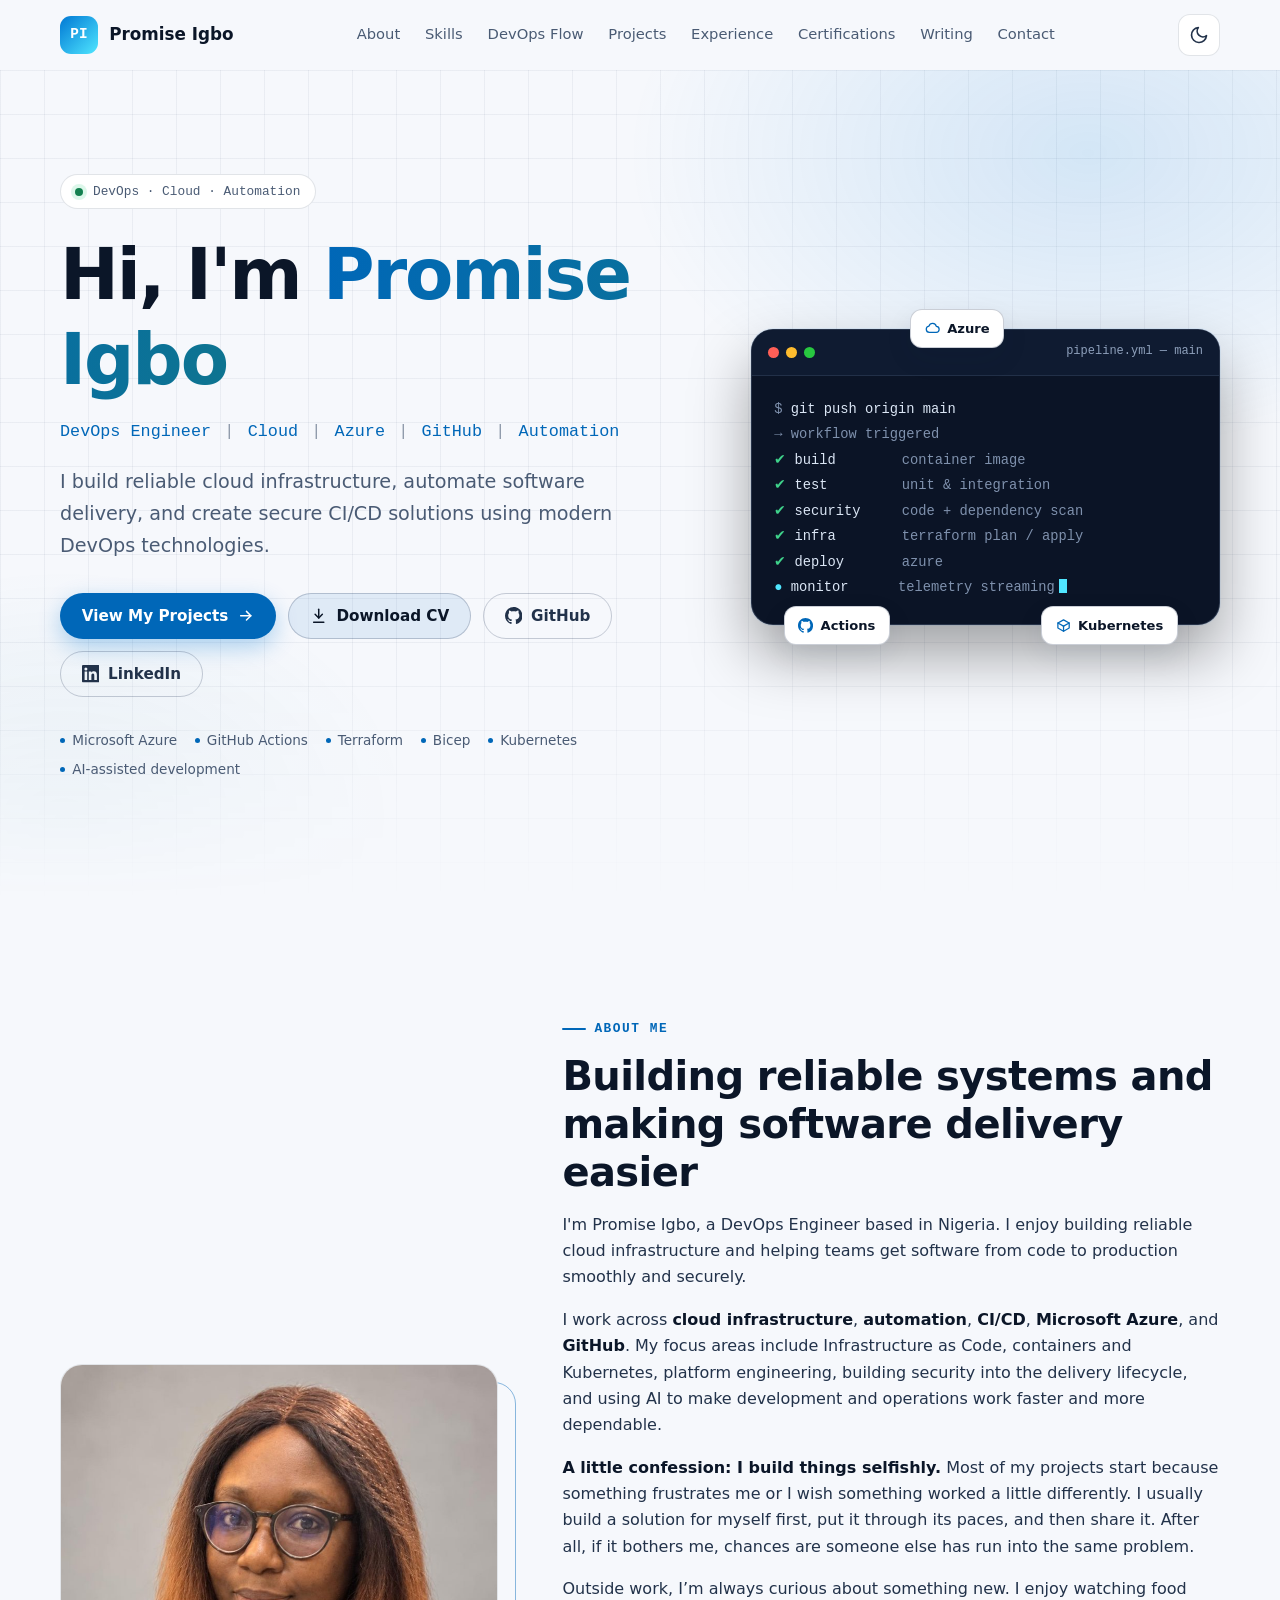
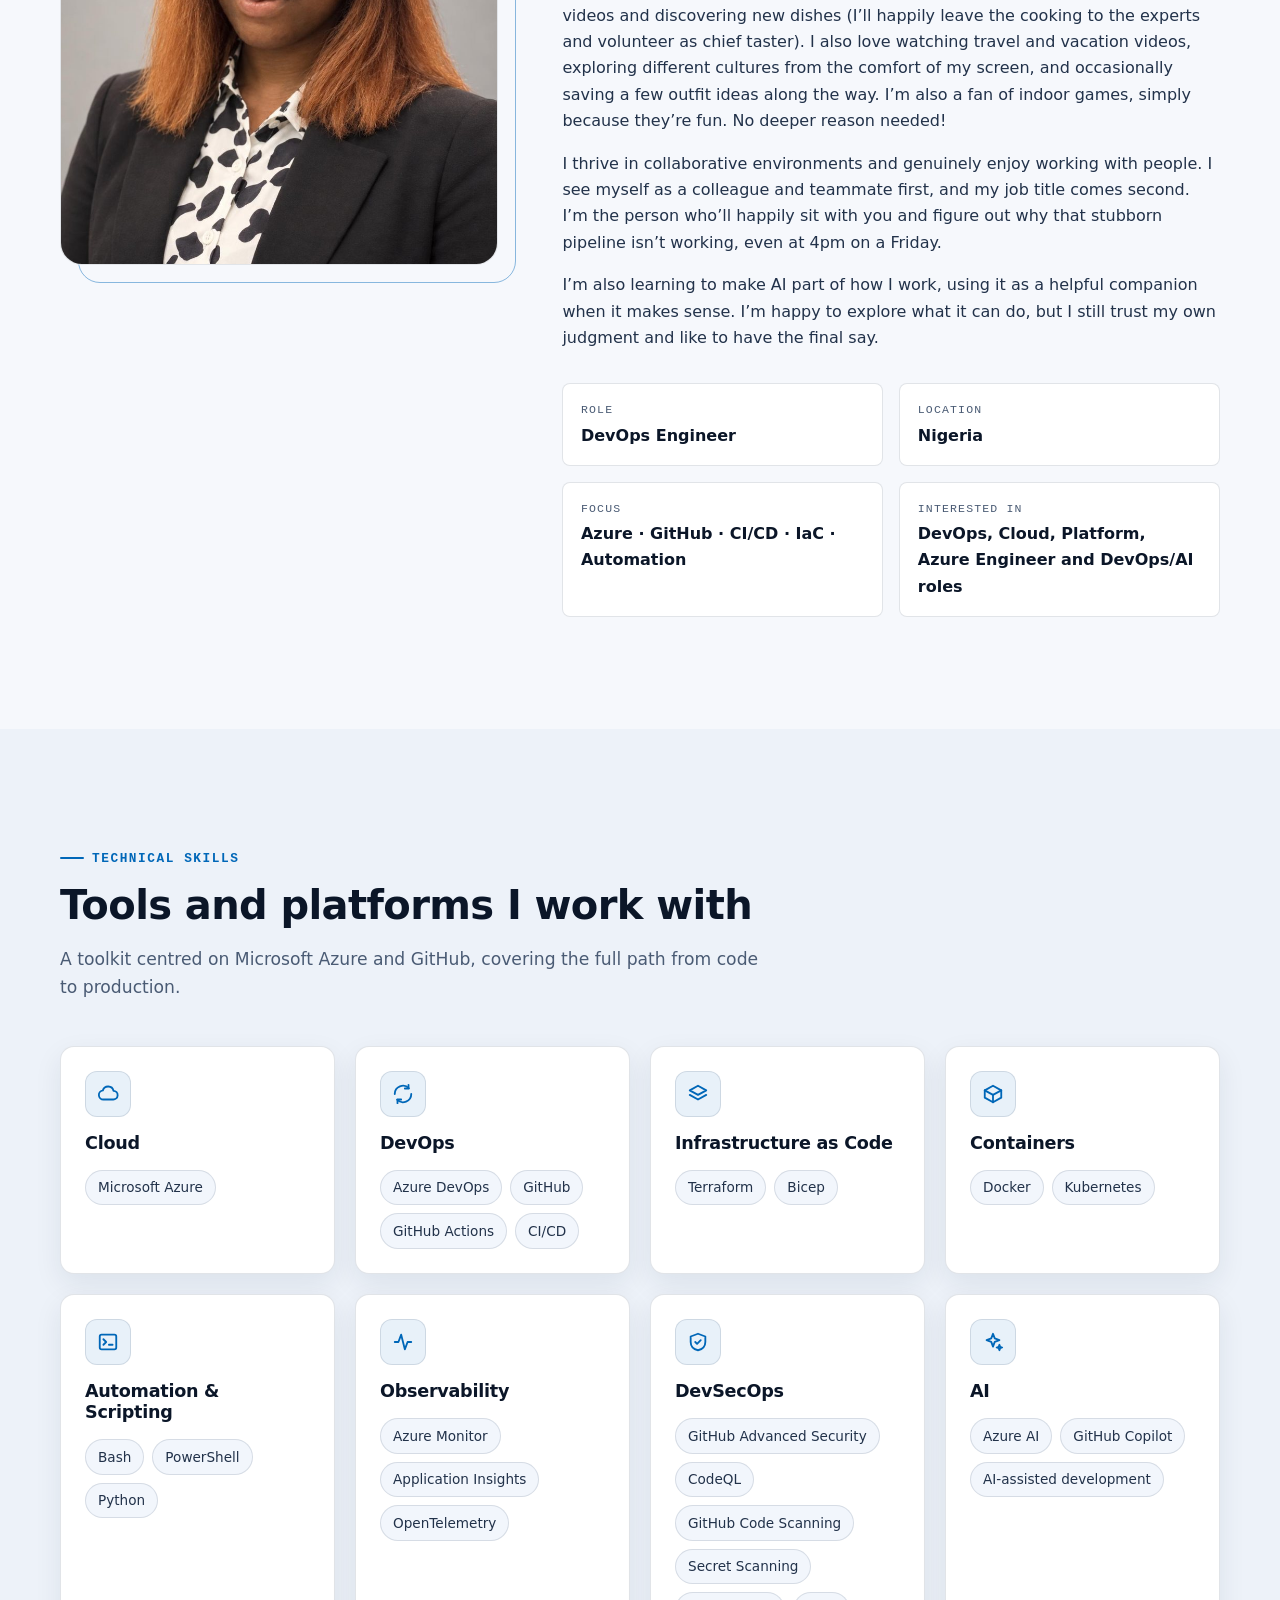
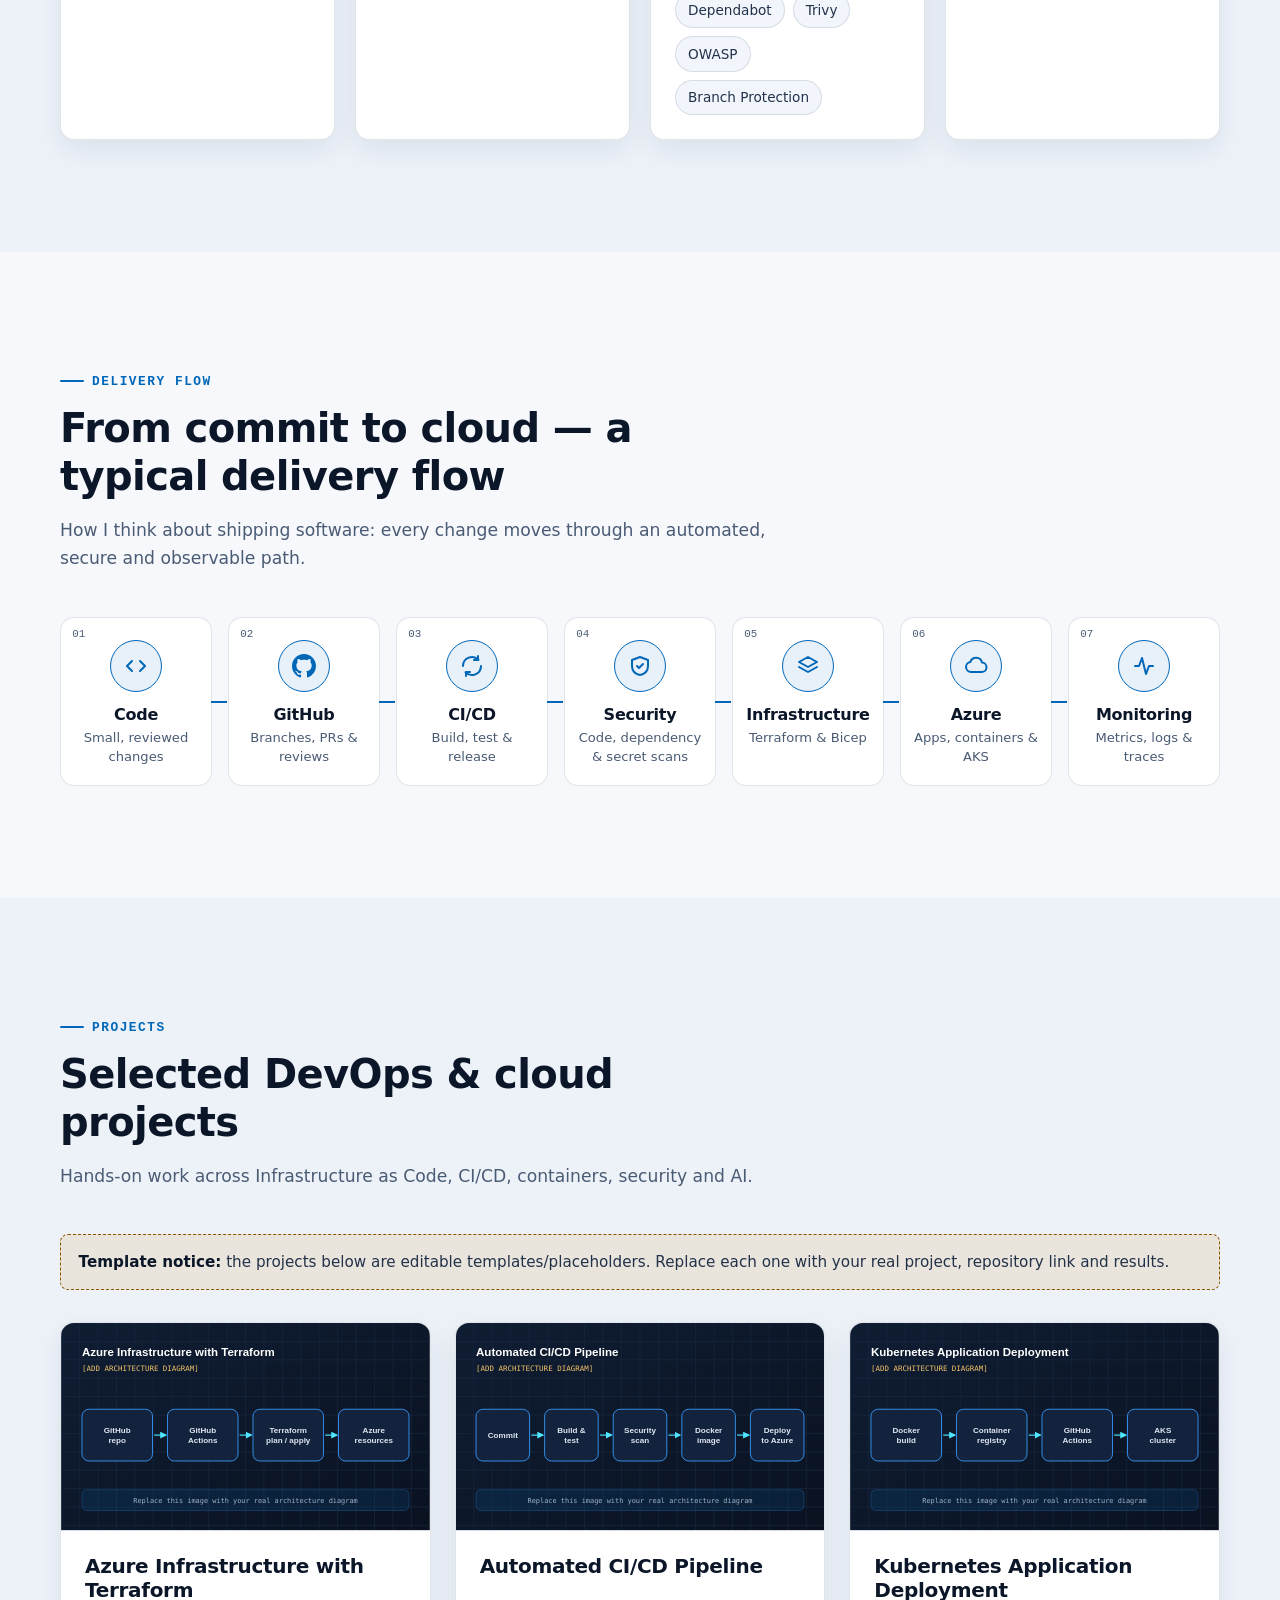
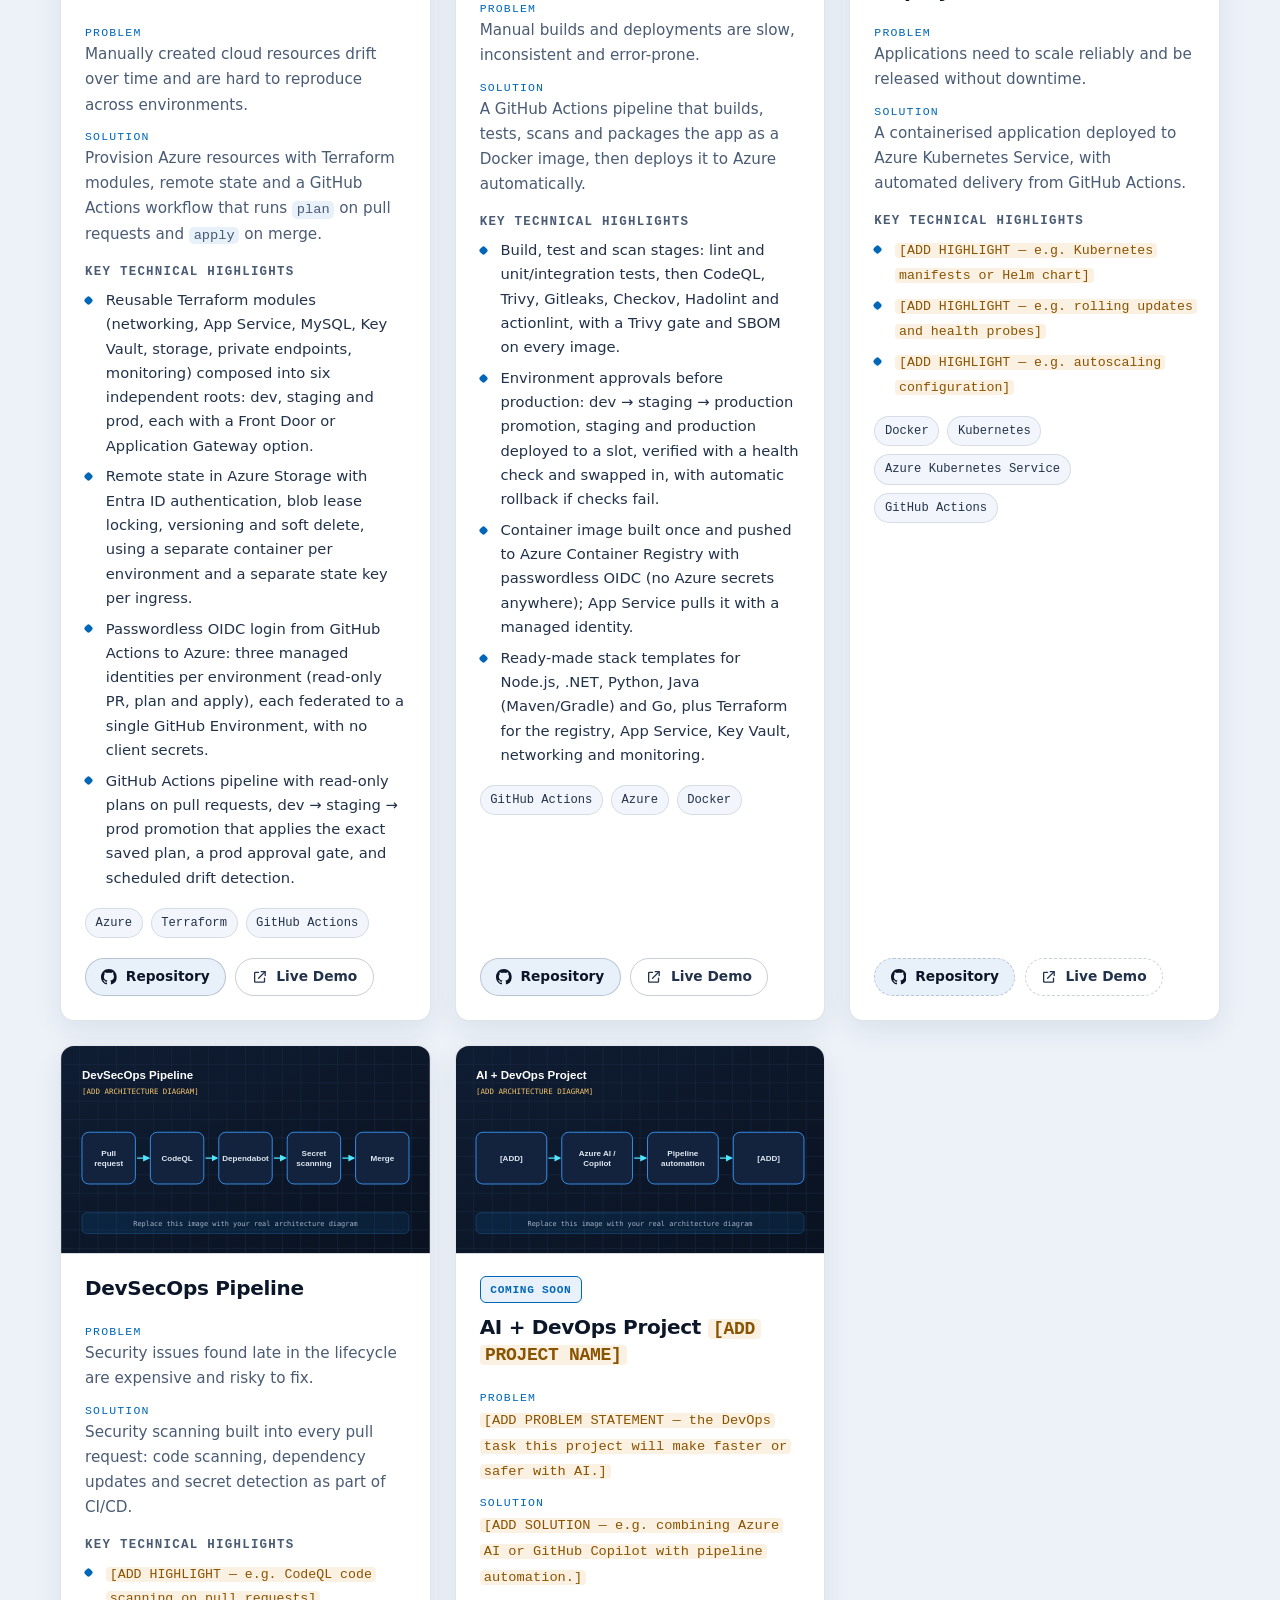
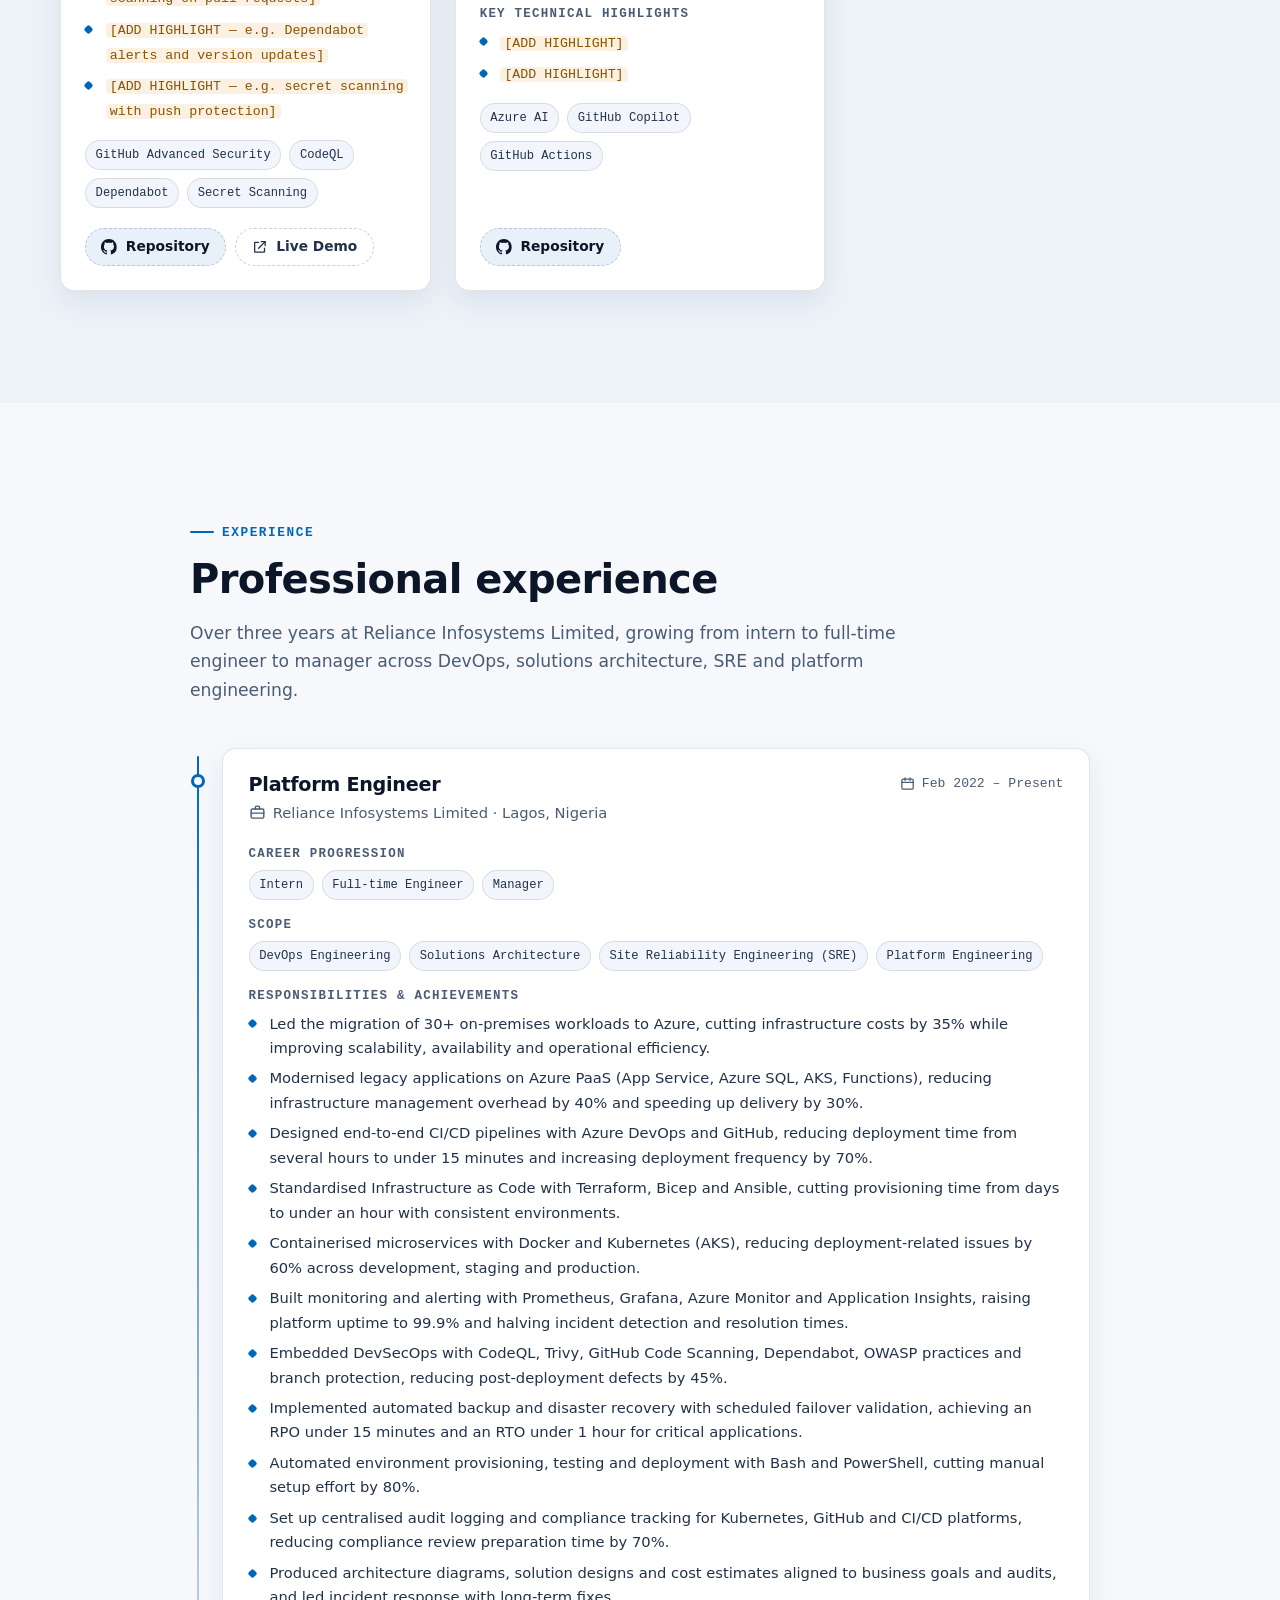
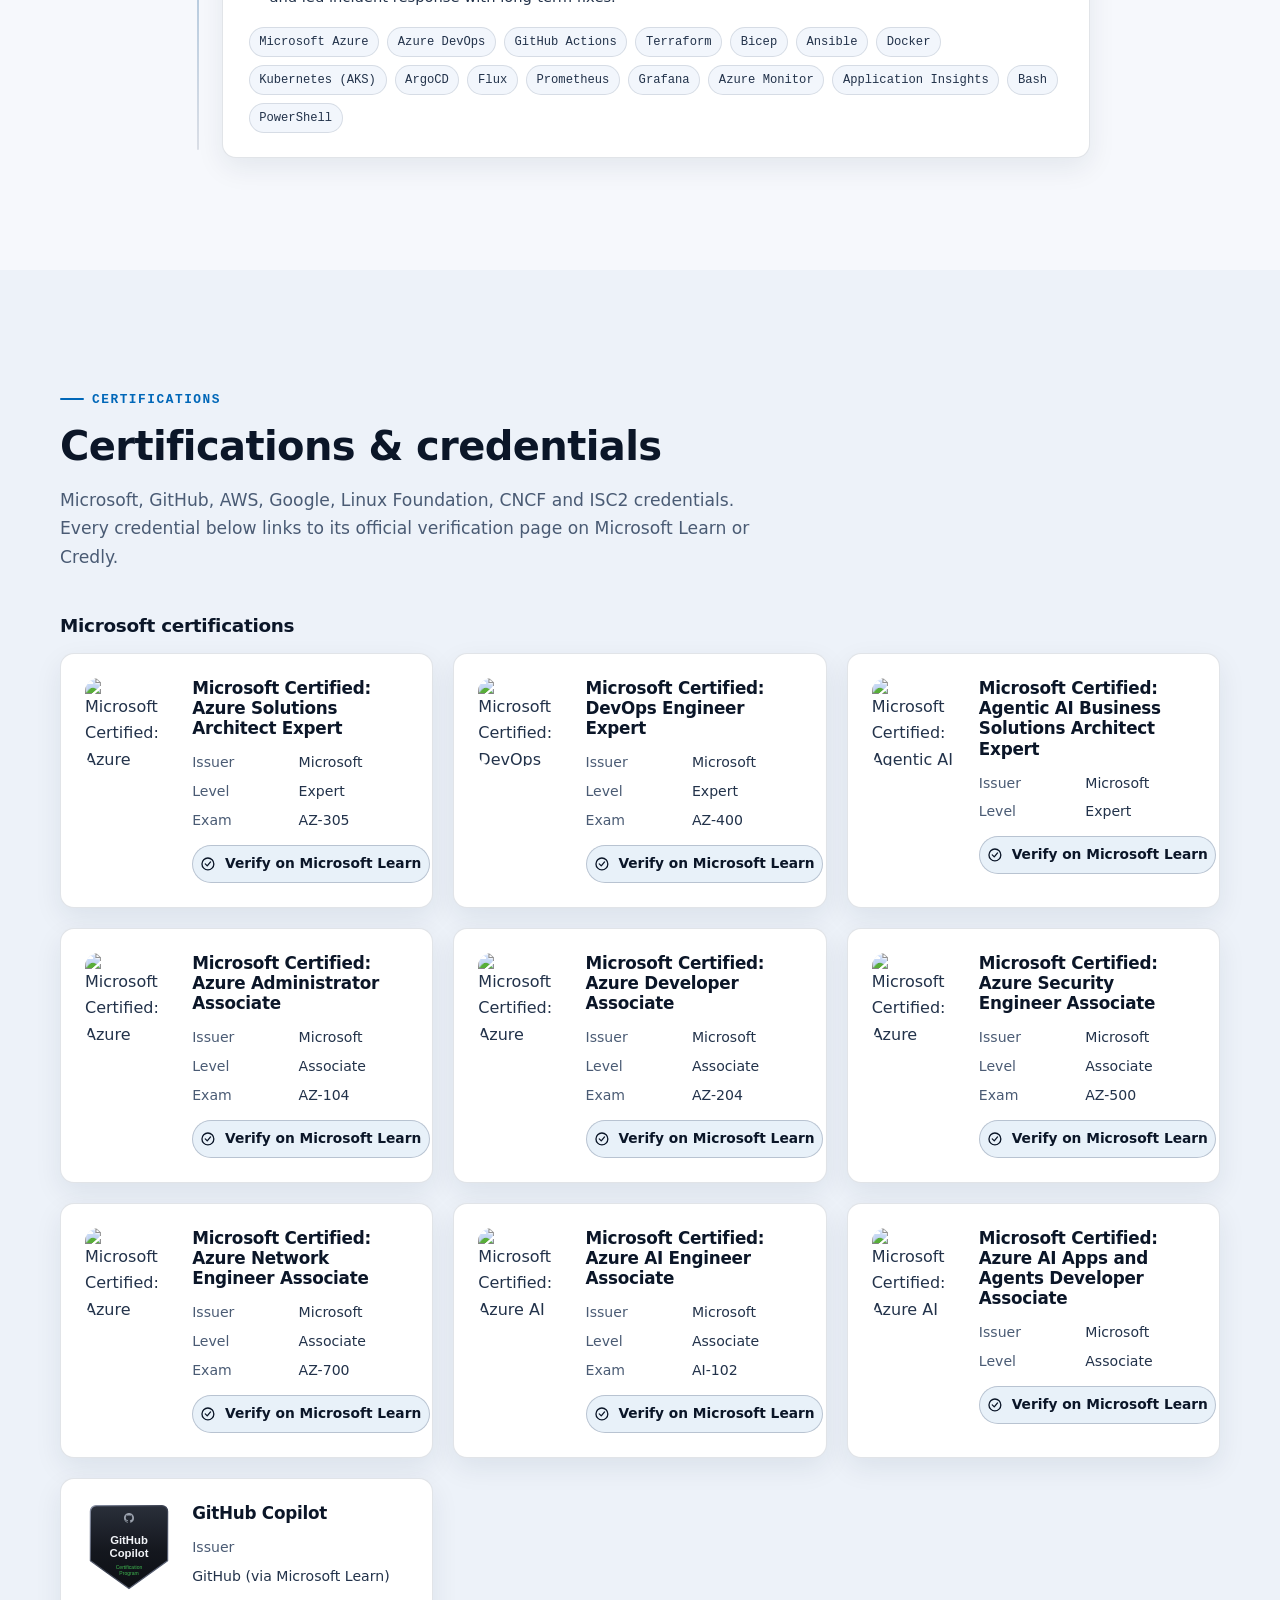
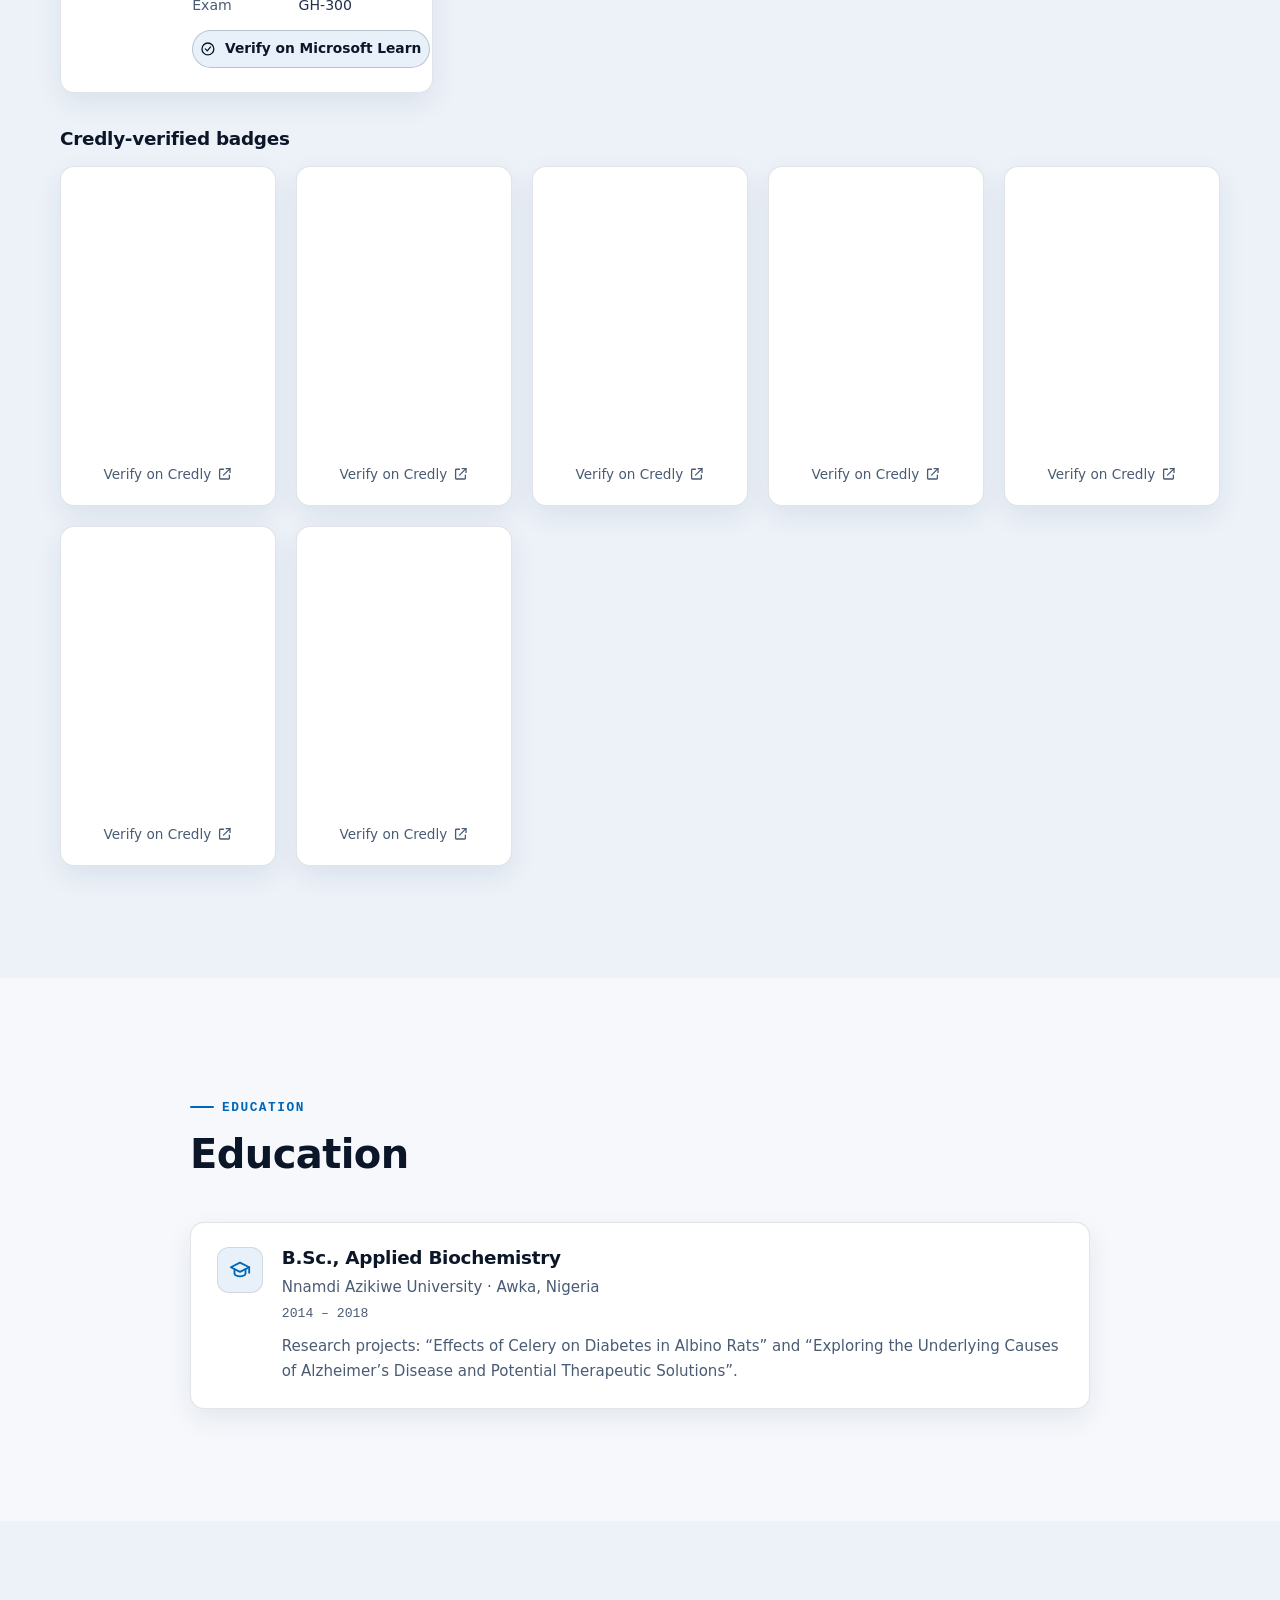
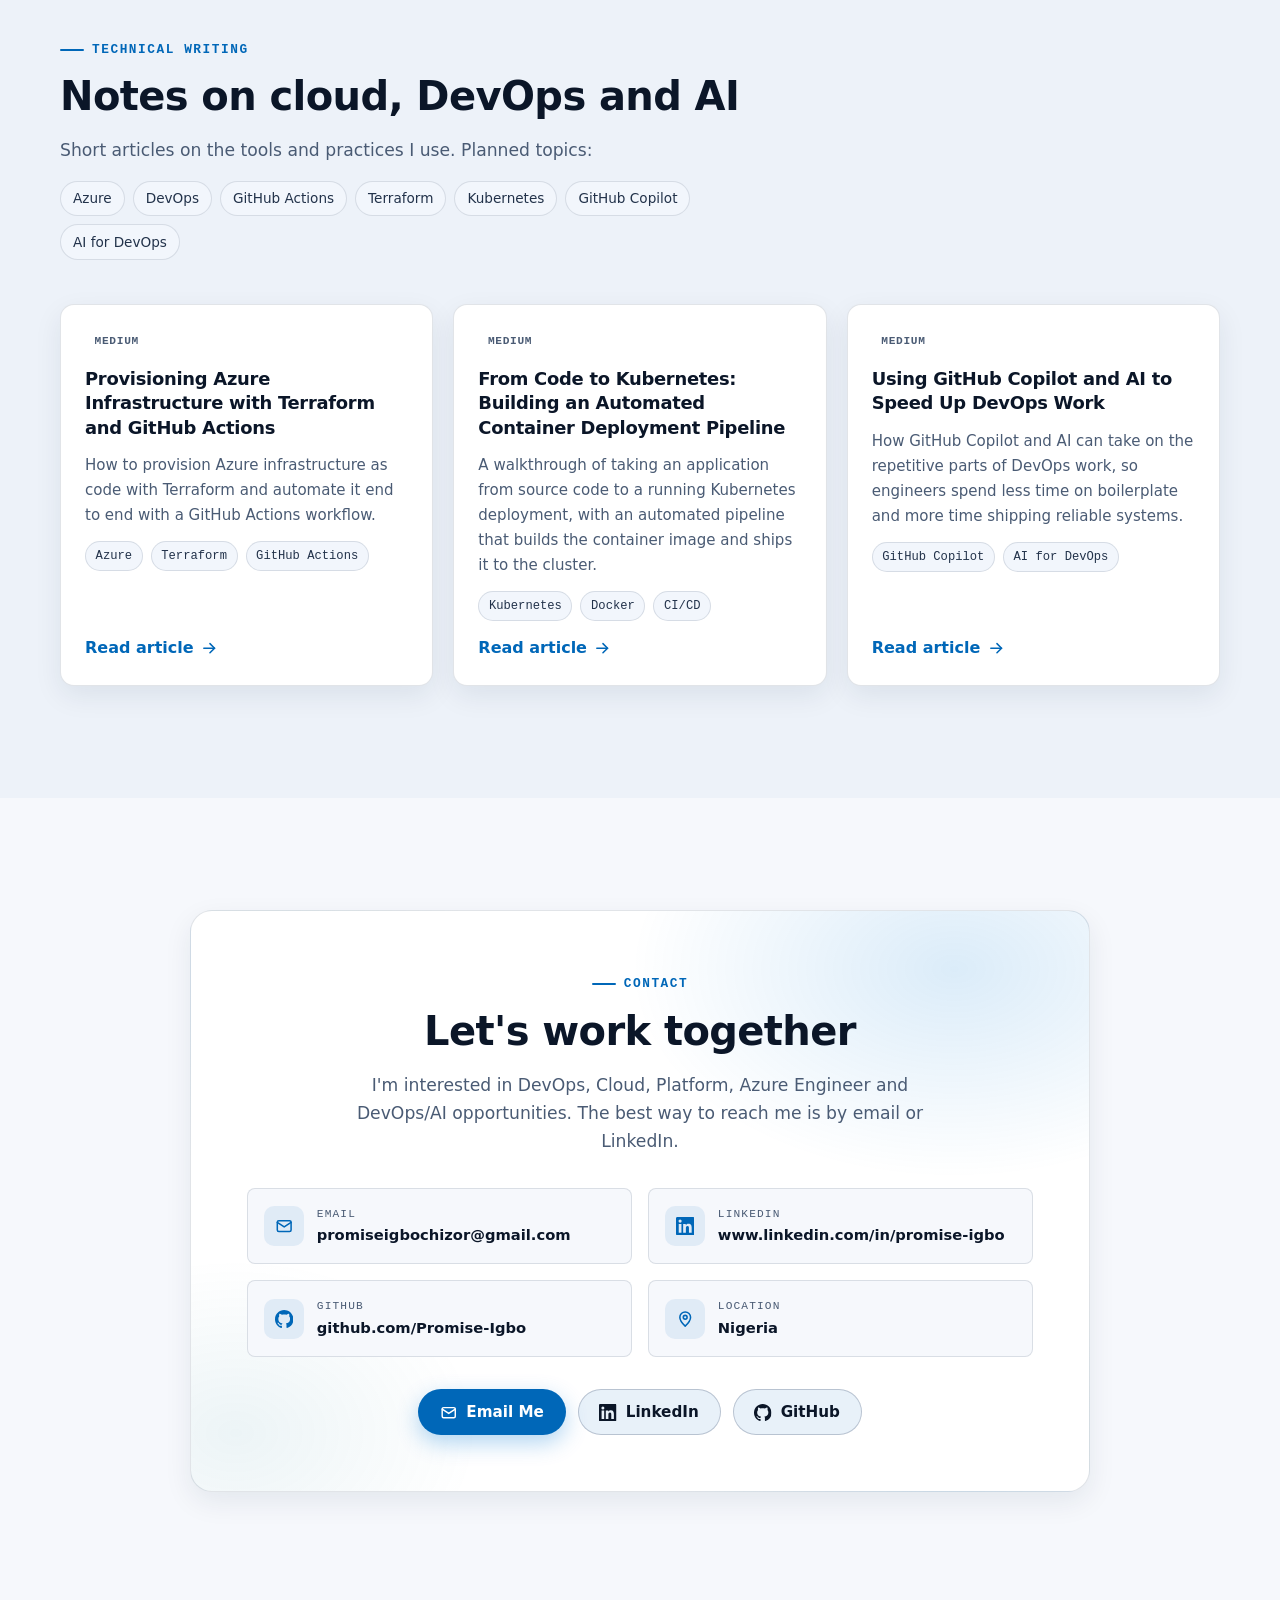
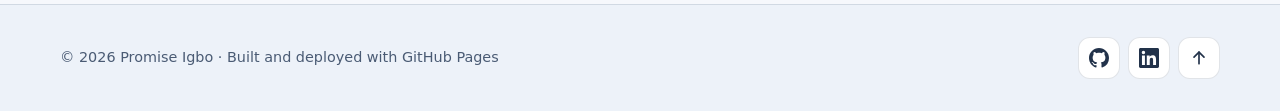
==== index.html @ ad524dc9 "Projects: link CI/CD Live Demo button to demo video" ====
<!DOCTYPE html>
<html lang="en" data-theme="dark">
<head>
  <meta charset="UTF-8">
  <meta name="viewport" content="width=device-width, initial-scale=1">

  <!-- ============================== SEO ============================== -->
  <title>Promise Igbo | DevOps Engineer</title>
  <meta name="description" content="Portfolio of Promise Igbo, a DevOps Engineer focused on Microsoft Azure, GitHub, CI/CD, cloud infrastructure, automation and modern DevOps practices.">
  <meta name="author" content="Promise Igbo">
  <meta name="keywords" content="Promise Igbo, DevOps Engineer, Cloud Engineer, Platform Engineer, Azure Engineer, Microsoft Azure, GitHub Actions, CI/CD, DevSecOps, Terraform, Bicep, Kubernetes, Docker, Infrastructure as Code, Nigeria">
  <meta name="robots" content="index, follow">
  <meta name="theme-color" content="#0a1220">
  <!-- After deploying, uncomment and set your real URL (absolute URLs are required for canonical links):
  <link rel="canonical" href="https://[ADD GITHUB USERNAME].github.io/portfolio/"> -->

  <!-- ========================= Open Graph / social ========================= -->
  <meta property="og:type" content="website">
  <meta property="og:site_name" content="Promise Igbo">
  <meta property="og:title" content="Promise Igbo | DevOps Engineer">
  <meta property="og:description" content="DevOps Engineer focused on Microsoft Azure, GitHub, CI/CD, Infrastructure as Code, cloud engineering and automation.">
  <!-- Social platforms need ABSOLUTE URLs. After deploying, replace with e.g.
       https://[ADD GITHUB USERNAME].github.io/portfolio/assets/images/og-image.png -->
  <meta property="og:image" content="assets/images/og-image.png">
  <meta property="og:image:alt" content="Promise Igbo — DevOps Engineer portfolio">
  <!-- <meta property="og:url" content="https://[ADD GITHUB USERNAME].github.io/portfolio/"> -->
  <meta name="twitter:card" content="summary_large_image">
  <meta name="twitter:title" content="Promise Igbo | DevOps Engineer">
  <meta name="twitter:description" content="DevOps Engineer focused on Microsoft Azure, GitHub, CI/CD, cloud infrastructure and automation.">
  <meta name="twitter:image" content="assets/images/og-image.png">

  <!-- ============================== Icons ============================== -->
  <link rel="icon" href="assets/images/favicon.svg" type="image/svg+xml">
  <link rel="icon" href="assets/images/favicon-32.png" type="image/png" sizes="32x32">
  <link rel="apple-touch-icon" href="assets/images/apple-touch-icon.png">

  <link rel="stylesheet" href="css/style.css">

  <!-- Apply the saved / preferred theme before first paint (prevents a light/dark flash). -->
  <script>
    (function () {
      var root = document.documentElement, theme = null;
      root.classList.add("js");
      try { theme = localStorage.getItem("theme"); } catch (e) {}
      if (theme !== "light" && theme !== "dark") {
        theme = window.matchMedia && window.matchMedia("(prefers-color-scheme: light)").matches ? "light" : "dark";
      }
      root.setAttribute("data-theme", theme);
    })();
  </script>
  <script src="js/script.js" defer></script>
</head>

<body>
  <!-- Inline SVG icon sprite (no external icon library needed). Use with: <svg class="icon"><use href="#i-name"></use></svg> -->
  <svg xmlns="http://www.w3.org/2000/svg" class="sprite" aria-hidden="true" focusable="false">
    <symbol id="i-github" viewBox="0 0 16 16"><path fill="currentColor" stroke="none" d="M8 0C3.58 0 0 3.58 0 8c0 3.54 2.29 6.53 5.47 7.59.4.07.55-.17.55-.38 0-.19-.01-.82-.01-1.49-2.01.37-2.53-.49-2.69-.94-.09-.23-.48-.94-.82-1.13-.28-.15-.68-.52-.01-.53.63-.01 1.08.58 1.23.82.72 1.21 1.87.87 2.33.66.07-.52.28-.87.51-1.07-1.78-.2-3.64-.89-3.64-3.95 0-.87.31-1.59.82-2.15-.08-.2-.36-1.02.08-2.12 0 0 .67-.21 2.2.82.64-.18 1.32-.27 2-.27.68 0 1.36.09 2 .27 1.53-1.04 2.2-.82 2.2-.82.44 1.1.16 1.92.08 2.12.51.56.82 1.27.82 2.15 0 3.07-1.87 3.75-3.65 3.95.29.25.54.73.54 1.48 0 1.07-.01 1.93-.01 2.2 0 .21.15.46.55.38A8.01 8.01 0 0 0 16 8c0-4.42-3.58-8-8-8z"/></symbol>
    <symbol id="i-linkedin" viewBox="0 0 24 24"><path fill="currentColor" stroke="none" d="M20.45 20.45h-3.56v-5.57c0-1.33-.02-3.04-1.85-3.04-1.85 0-2.14 1.45-2.14 2.94v5.67H9.35V9h3.41v1.56h.05c.48-.9 1.64-1.85 3.37-1.85 3.6 0 4.27 2.37 4.27 5.46v6.28zM5.34 7.43a2.06 2.06 0 1 1 0-4.13 2.06 2.06 0 0 1 0 4.13zM7.12 20.45H3.56V9h3.56v11.45zM22.22 0H1.77C.79 0 0 .77 0 1.73v20.54C0 23.23.79 24 1.77 24h20.45c.98 0 1.78-.77 1.78-1.73V1.73C24 .77 23.2 0 22.22 0z"/></symbol>
      <symbol id="i-mail" viewBox="0 0 24 24"><rect x="3" y="5" width="18" height="14" rx="2"/><path d="m3 7 9 6 9-6"/></symbol>
      <symbol id="i-download" viewBox="0 0 24 24"><path d="M12 3v12"/><path d="m7 10 5 5 5-5"/><path d="M5 21h14"/></symbol>
      <symbol id="i-external" viewBox="0 0 24 24"><path d="M14 4h6v6"/><path d="M20 4 10 14"/><path d="M19 14v5a1 1 0 0 1-1 1H5a1 1 0 0 1-1-1V6a1 1 0 0 1 1-1h5"/></symbol>
      <symbol id="i-moon" viewBox="0 0 24 24"><path d="M21 12.8A9 9 0 1 1 11.2 3a7 7 0 0 0 9.8 9.8z"/></symbol>
      <symbol id="i-sun" viewBox="0 0 24 24"><circle cx="12" cy="12" r="4"/><path d="M12 2v2M12 20v2M4.93 4.93l1.41 1.41M17.66 17.66l1.41 1.41M2 12h2M20 12h2M4.93 19.07l1.41-1.41M17.66 6.34l1.41-1.41"/></symbol>
      <symbol id="i-menu" viewBox="0 0 24 24"><path d="M4 6h16M4 12h16M4 18h16"/></symbol>
      <symbol id="i-close" viewBox="0 0 24 24"><path d="M6 6l12 12M18 6 6 18"/></symbol>
      <symbol id="i-pin" viewBox="0 0 24 24"><path d="M12 21s-7-6.2-7-11.5A7 7 0 0 1 19 9.5C19 14.8 12 21 12 21z"/><circle cx="12" cy="9.5" r="2.5"/></symbol>
      <symbol id="i-cloud" viewBox="0 0 24 24"><path d="M7 18a5 5 0 0 1-.6-9.96A6 6 0 0 1 18 8.5a4.5 4.5 0 0 1-.5 9.5H7z"/></symbol>
      <symbol id="i-branch" viewBox="0 0 24 24"><circle cx="6" cy="5" r="2"/><circle cx="6" cy="19" r="2"/><circle cx="18" cy="7" r="2"/><path d="M6 7v10"/><path d="M18 9a6 6 0 0 1-6 6H6"/></symbol>
      <symbol id="i-cycle" viewBox="0 0 24 24"><path d="M21 12a9 9 0 0 1-15.5 6.2"/><path d="M3 12A9 9 0 0 1 18.5 5.8"/><path d="M18 2v4h-4"/><path d="M6 22v-4h4"/></symbol>
      <symbol id="i-layers" viewBox="0 0 24 24"><path d="m12 3 9 5-9 5-9-5 9-5z"/><path d="m3 13 9 5 9-5"/></symbol>
      <symbol id="i-box" viewBox="0 0 24 24"><path d="M21 8 12 3 3 8v8l9 5 9-5V8z"/><path d="m3 8 9 5 9-5"/><path d="M12 13v8"/></symbol>
      <symbol id="i-terminal" viewBox="0 0 24 24"><rect x="3" y="4" width="18" height="16" rx="2"/><path d="m7 9 3 3-3 3"/><path d="M13 15h4"/></symbol>
      <symbol id="i-activity" viewBox="0 0 24 24"><path d="M3 12h4l3-8 4 16 3-8h4"/></symbol>
      <symbol id="i-database" viewBox="0 0 24 24"><ellipse cx="12" cy="5" rx="8" ry="3"/><path d="M4 5v14c0 1.66 3.58 3 8 3s8-1.34 8-3V5"/><path d="M4 12c0 1.66 3.58 3 8 3s8-1.34 8-3"/></symbol>
      <symbol id="i-sparkles" viewBox="0 0 24 24"><path d="M12 3l1.9 5.1L19 10l-5.1 1.9L12 17l-1.9-5.1L5 10l5.1-1.9L12 3z"/><path d="M19 15l.8 2.2L22 18l-2.2.8L19 21l-.8-2.2L16 18l2.2-.8L19 15z"/></symbol>
      <symbol id="i-code" viewBox="0 0 24 24"><path d="m8 7-5 5 5 5"/><path d="m16 7 5 5-5 5"/></symbol>
      <symbol id="i-shield" viewBox="0 0 24 24"><path d="M12 3 4 6v6c0 5 3.5 8 8 9 4.5-1 8-4 8-9V6l-8-3z"/><path d="m9 12 2 2 4-4"/></symbol>
      <symbol id="i-server" viewBox="0 0 24 24"><rect x="3" y="4" width="18" height="7" rx="1.5"/><rect x="3" y="13" width="18" height="7" rx="1.5"/><path d="M7 7.5h.01M7 16.5h.01"/></symbol>
      <symbol id="i-award" viewBox="0 0 24 24"><circle cx="12" cy="9" r="6"/><path d="m8.5 14-1.5 8 5-3 5 3-1.5-8"/></symbol>
      <symbol id="i-grad" viewBox="0 0 24 24"><path d="m2 9 10-5 10 5-10 5L2 9z"/><path d="M6 11v5c0 1.5 2.7 3 6 3s6-1.5 6-3v-5"/><path d="M22 9v6"/></symbol>
      <symbol id="i-briefcase" viewBox="0 0 24 24"><rect x="3" y="7" width="18" height="13" rx="2"/><path d="M9 7V5a2 2 0 0 1 2-2h2a2 2 0 0 1 2 2v2"/><path d="M3 13h18"/></symbol>
      <symbol id="i-pen" viewBox="0 0 24 24"><path d="M4 20h4L19 9a2.8 2.8 0 0 0-4-4L4 16v4z"/><path d="m13.5 6.5 4 4"/></symbol>
      <symbol id="i-arrow-right" viewBox="0 0 24 24"><path d="M5 12h14"/><path d="m13 6 6 6-6 6"/></symbol>
      <symbol id="i-arrow-up" viewBox="0 0 24 24"><path d="M12 19V5"/><path d="m6 11 6-6 6 6"/></symbol>
      <symbol id="i-calendar" viewBox="0 0 24 24"><rect x="3" y="5" width="18" height="16" rx="2"/><path d="M16 3v4M8 3v4M3 10h18"/></symbol>
      <symbol id="i-hash" viewBox="0 0 24 24"><path d="M5 9h14M5 15h14M10 3 8 21M16 3l-2 18"/></symbol>
      <symbol id="i-check" viewBox="0 0 24 24"><circle cx="12" cy="12" r="9"/><path d="m8 12 3 3 5-6"/></symbol>
<symbol id="i-user" viewBox="0 0 24 24"><circle cx="12" cy="8" r="4"/><path d="M4 21a8 8 0 0 1 16 0"/></symbol>
  </svg>

  <a class="skip-link" href="#main">Skip to main content</a>

  <!-- ============================== HEADER / NAVIGATION ============================== -->
  <header class="site-header" id="top">
    <div class="container header-inner">
      <a class="brand" href="#home" aria-label="Promise Igbo — back to top">
        <span class="brand-mark" aria-hidden="true">PI</span>
        <span class="brand-name">Promise Igbo</span>
      </a>

      <nav class="site-nav" aria-label="Primary">
        <ul class="nav-menu" id="primary-menu">
          <li><a class="nav-link" href="#about">About</a></li>
          <li><a class="nav-link" href="#skills">Skills</a></li>
          <li><a class="nav-link" href="#journey">DevOps Flow</a></li>
          <li><a class="nav-link" href="#projects">Projects</a></li>
          <li><a class="nav-link" href="#experience">Experience</a></li>
          <li><a class="nav-link" href="#certifications">Certifications</a></li>
          <li><a class="nav-link" href="#writing">Writing</a></li>
          <li><a class="nav-link" href="#contact">Contact</a></li>
        </ul>
      </nav>

      <div class="header-actions">
        <button class="icon-btn theme-toggle" type="button" aria-label="Switch to light theme" title="Toggle colour theme">
          <svg class="icon icon-sun" aria-hidden="true"><use href="#i-sun"></use></svg>
          <svg class="icon icon-moon" aria-hidden="true"><use href="#i-moon"></use></svg>
        </button>
        <button class="icon-btn nav-toggle" type="button" aria-label="Open navigation menu" aria-expanded="false" aria-controls="primary-menu">
          <svg class="icon icon-open" aria-hidden="true"><use href="#i-menu"></use></svg>
          <svg class="icon icon-close" aria-hidden="true"><use href="#i-close"></use></svg>
        </button>
      </div>
    </div>
  </header>

  <main id="main" tabindex="-1">

    <!-- ============================== HERO ============================== -->
    <section class="hero" id="home" aria-labelledby="hero-title">
      <div class="hero-bg" aria-hidden="true"></div>
      <div class="container hero-grid">
        <div class="hero-content">
          <p class="eyebrow"><span class="status-dot" aria-hidden="true"></span> DevOps · Cloud · Automation</p>
          <h1 id="hero-title" class="hero-title">Hi, I'm <span class="gradient-text">Promise Igbo</span></h1>
          <p class="hero-subtitle">DevOps Engineer <span aria-hidden="true">|</span> Cloud <span aria-hidden="true">|</span> Azure <span aria-hidden="true">|</span> GitHub <span aria-hidden="true">|</span> Automation</p>
          <p class="hero-lead">I build reliable cloud infrastructure, automate software delivery, and create secure CI/CD solutions using modern DevOps technologies.</p>

          <div class="hero-cta">
            <a class="btn btn-primary" href="#projects">
              View My Projects <svg class="icon" aria-hidden="true"><use href="#i-arrow-right"></use></svg>
            </a>
            <!-- CV path is set in js/script.js (SITE_CONFIG.cvUrl). Replace assets/documents/Promise-Igbo-CV.pdf with your real CV. -->
            <a class="btn btn-secondary" href="assets/documents/Promise-Igbo-CV.pdf" data-config-link="cv" download>
              <svg class="icon" aria-hidden="true"><use href="#i-download"></use></svg> Download CV
            </a>
            <a class="btn btn-ghost" href="#" data-config-link="github" data-placeholder="[ADD GITHUB URL]">
              <svg class="icon" aria-hidden="true"><use href="#i-github"></use></svg> GitHub
            </a>
            <a class="btn btn-ghost" href="#" data-config-link="linkedin" data-placeholder="[ADD LINKEDIN URL]">
              <svg class="icon" aria-hidden="true"><use href="#i-linkedin"></use></svg> LinkedIn
            </a>
          </div>

          <ul class="hero-tags" aria-label="Core technologies">
            <li>Microsoft Azure</li><li>GitHub Actions</li><li>Terraform</li><li>Bicep</li><li>Kubernetes</li><li>AI-assisted development</li>
          </ul>
        </div>

        <!-- Decorative terminal illustrating a delivery pipeline (not a claim of real results). -->
        <div class="hero-visual" aria-hidden="true">
          <div class="terminal">
            <div class="terminal-bar">
              <span class="dot dot-red"></span><span class="dot dot-yellow"></span><span class="dot dot-green"></span>
              <span class="terminal-title">pipeline.yml — main</span>
            </div>
            <pre class="terminal-body"><code><span class="t-muted">$</span> git push origin main
<span class="t-muted">→ workflow triggered</span>
<span class="t-ok">✔</span> build        <span class="t-muted">container image</span>
<span class="t-ok">✔</span> test         <span class="t-muted">unit &amp; integration</span>
<span class="t-ok">✔</span> security     <span class="t-muted">code + dependency scan</span>
<span class="t-ok">✔</span> infra        <span class="t-muted">terraform plan / apply</span>
<span class="t-ok">✔</span> deploy       <span class="t-muted">azure</span>
<span class="t-accent">●</span> monitor      <span class="t-muted">telemetry streaming</span><span class="cursor"></span></code></pre>
          </div>
          <div class="floating-card fc-1"><svg class="icon"><use href="#i-cloud"></use></svg> Azure</div>
          <div class="floating-card fc-2"><svg class="icon"><use href="#i-github"></use></svg> Actions</div>
          <div class="floating-card fc-3"><svg class="icon"><use href="#i-box"></use></svg> Kubernetes</div>
        </div>
      </div>
    </section>

    <!-- ============================== ABOUT ============================== -->
    <section class="section" id="about" aria-labelledby="about-title">
      <div class="container about-grid">
        <div class="about-media reveal">
          <img class="profile-photo" src="assets/images/profile.svg" width="420" height="480" alt="Promise Igbo, DevOps Engineer — headshot wearing round glasses and a black blazer" loading="lazy" decoding="async">
        </div>

        <div class="about-content reveal">
          <p class="section-kicker">About me</p>
          <h2 id="about-title" class="section-title">Building reliable systems and making software delivery easier</h2>
          <p>I'm Promise Igbo, a DevOps Engineer based in Nigeria. I enjoy building reliable cloud infrastructure and helping teams get software from code to production smoothly and securely.</p>
          <p>I work across <strong>cloud infrastructure</strong>, <strong>automation</strong>, <strong>CI/CD</strong>, <strong>Microsoft Azure</strong>, and <strong>GitHub</strong>. My focus areas include Infrastructure as Code, containers and Kubernetes, platform engineering, building security into the delivery lifecycle, and using AI to make development and operations work faster and more dependable.</p>
          <p><strong>A little confession: I build things selfishly.</strong> Most of my projects start because something frustrates me or I wish something worked a little differently. I usually build a solution for myself first, put it through its paces, and then share it. After all, if it bothers me, chances are someone else has run into the same problem.</p>
          <p>Outside work, I’m always curious about something new. I enjoy watching food videos and discovering new dishes (I’ll happily leave the cooking to the experts and volunteer as chief taster). I also love watching travel and vacation videos, exploring different cultures from the comfort of my screen, and occasionally saving a few outfit ideas along the way. I’m also a fan of indoor games, simply because they’re fun. No deeper reason needed!</p>
          <p>I thrive in collaborative environments and genuinely enjoy working with people. I see myself as a colleague and teammate first, and my job title comes second. I’m the person who’ll happily sit with you and figure out why that stubborn pipeline isn’t working, even at 4pm on a Friday.</p>
          <p>I’m also learning to make AI part of how I work, using it as a helpful companion when it makes sense. I’m happy to explore what it can do, but I still trust my own judgment and like to have the final say.</p>

          <dl class="facts">
            <div><dt>Role</dt><dd>DevOps Engineer</dd></div>
            <div><dt>Location</dt><dd>Nigeria</dd></div>
            <div><dt>Focus</dt><dd>Azure · GitHub · CI/CD · IaC · Automation</dd></div>
            <div><dt>Interested in</dt><dd>DevOps, Cloud, Platform, Azure Engineer and DevOps/AI roles</dd></div>
          </dl>
        </div>
      </div>
    </section>

    <!-- ============================== SKILLS ============================== -->
    <!-- Edit skills by changing the <li> items. No proficiency percentages on purpose. -->
    <section class="section section-alt" id="skills" aria-labelledby="skills-title">
      <div class="container">
        <header class="section-header reveal">
          <p class="section-kicker">Technical skills</p>
          <h2 id="skills-title" class="section-title">Tools and platforms I work with</h2>
          <p class="section-intro">A toolkit centred on Microsoft Azure and GitHub, covering the full path from code to production.</p>
        </header>

        <div class="skills-grid">
          <article class="card skill-card reveal">
            <div class="card-icon"><svg class="icon" aria-hidden="true"><use href="#i-cloud"></use></svg></div>
            <h3>Cloud</h3>
            <ul class="tag-list"><li>Microsoft Azure</li></ul>
          </article>
          <article class="card skill-card reveal">
            <div class="card-icon"><svg class="icon" aria-hidden="true"><use href="#i-cycle"></use></svg></div>
            <h3>DevOps</h3>
            <ul class="tag-list"><li>Azure DevOps</li><li>GitHub</li><li>GitHub Actions</li><li>CI/CD</li></ul>
          </article>
          <article class="card skill-card reveal">
            <div class="card-icon"><svg class="icon" aria-hidden="true"><use href="#i-layers"></use></svg></div>
            <h3>Infrastructure as Code</h3>
            <ul class="tag-list"><li>Terraform</li><li>Bicep</li></ul>
          </article>
          <article class="card skill-card reveal">
            <div class="card-icon"><svg class="icon" aria-hidden="true"><use href="#i-box"></use></svg></div>
            <h3>Containers</h3>
            <ul class="tag-list"><li>Docker</li><li>Kubernetes</li></ul>
          </article>
          <article class="card skill-card reveal">
            <div class="card-icon"><svg class="icon" aria-hidden="true"><use href="#i-terminal"></use></svg></div>
            <h3>Automation &amp; Scripting</h3>
            <ul class="tag-list"><li>Bash</li><li>PowerShell</li><li>Python</li></ul>
          </article>
          <article class="card skill-card reveal">
            <div class="card-icon"><svg class="icon" aria-hidden="true"><use href="#i-activity"></use></svg></div>
            <h3>Observability</h3>
            <ul class="tag-list"><li>Azure Monitor</li><li>Application Insights</li><li>OpenTelemetry</li></ul>
          </article>
          <article class="card skill-card reveal">
            <div class="card-icon"><svg class="icon" aria-hidden="true"><use href="#i-shield"></use></svg></div>
            <h3>DevSecOps</h3>
            <ul class="tag-list"><li>GitHub Advanced Security</li><li>CodeQL</li><li>GitHub Code Scanning</li><li>Secret Scanning</li><li>Dependabot</li><li>Trivy</li><li>OWASP</li><li>Branch Protection</li></ul>
          </article>
          <article class="card skill-card reveal">
            <div class="card-icon"><svg class="icon" aria-hidden="true"><use href="#i-sparkles"></use></svg></div>
            <h3>AI</h3>
            <ul class="tag-list"><li>Azure AI</li><li>GitHub Copilot</li><li>AI-assisted development</li></ul>
          </article>
        </div>
      </div>
    </section>

    <!-- ============================== DEVOPS JOURNEY / ARCHITECTURE ============================== -->
    <section class="section" id="journey" aria-labelledby="journey-title">
      <div class="container">
        <header class="section-header reveal">
          <p class="section-kicker">Delivery flow</p>
          <h2 id="journey-title" class="section-title">From commit to cloud — a typical delivery flow</h2>
          <p class="section-intro">How I think about shipping software: every change moves through an automated, secure and observable path.</p>
        </header>

        <ol class="pipeline reveal" aria-label="DevOps delivery flow">
          <li class="pipeline-step">
            <span class="step-icon"><svg class="icon" aria-hidden="true"><use href="#i-code"></use></svg></span>
            <h3 class="step-title">Code</h3>
            <p class="step-text">Small, reviewed changes</p>
          </li>
          <li class="pipeline-step">
            <span class="step-icon"><svg class="icon" aria-hidden="true"><use href="#i-github"></use></svg></span>
            <h3 class="step-title">GitHub</h3>
            <p class="step-text">Branches, PRs &amp; reviews</p>
          </li>
          <li class="pipeline-step">
            <span class="step-icon"><svg class="icon" aria-hidden="true"><use href="#i-cycle"></use></svg></span>
            <h3 class="step-title">CI/CD</h3>
            <p class="step-text">Build, test &amp; release</p>
          </li>
          <li class="pipeline-step">
            <span class="step-icon"><svg class="icon" aria-hidden="true"><use href="#i-shield"></use></svg></span>
            <h3 class="step-title">Security</h3>
            <p class="step-text">Code, dependency &amp; secret scans</p>
          </li>
          <li class="pipeline-step">
            <span class="step-icon"><svg class="icon" aria-hidden="true"><use href="#i-layers"></use></svg></span>
            <h3 class="step-title">Infrastructure</h3>
            <p class="step-text">Terraform &amp; Bicep</p>
          </li>
          <li class="pipeline-step">
            <span class="step-icon"><svg class="icon" aria-hidden="true"><use href="#i-cloud"></use></svg></span>
            <h3 class="step-title">Azure</h3>
            <p class="step-text">Apps, containers &amp; AKS</p>
          </li>
          <li class="pipeline-step">
            <span class="step-icon"><svg class="icon" aria-hidden="true"><use href="#i-activity"></use></svg></span>
            <h3 class="step-title">Monitoring</h3>
            <p class="step-text">Metrics, logs &amp; traces</p>
          </li>
        </ol>
      </div>
    </section>

    <!-- ============================== PROJECTS ============================== -->
    <section class="section section-alt" id="projects" aria-labelledby="projects-title">
      <div class="container">
        <header class="section-header reveal">
          <p class="section-kicker">Projects</p>
          <h2 id="projects-title" class="section-title">Selected DevOps &amp; cloud projects</h2>
          <p class="section-intro">Hands-on work across Infrastructure as Code, CI/CD, containers, security and AI.</p>
        </header>

        <p class="notice reveal" role="note">
          <strong>Template notice:</strong> the projects below are editable templates/placeholders. Replace each one with your real project, repository link and results.
        </p>

        <div class="projects-grid">

          <!-- ===== PROJECT CARD — copy this whole <article> block to add a project ===== -->
          <article class="card project-card reveal">
            <figure class="project-media">
              <img src="assets/images/projects/azure-terraform.svg" width="640" height="360" alt="Architecture diagram placeholder: GitHub repository to GitHub Actions to Terraform to Azure resources" loading="lazy" decoding="async">
            </figure>
            <div class="project-body">
              <h3 class="project-title">Azure Infrastructure with Terraform</h3>
              <dl class="project-details">
                <dt>Problem</dt>
                <dd>Manually created cloud resources drift over time and are hard to reproduce across environments.</dd>
                <dt>Solution</dt>
                <dd>Provision Azure resources with Terraform modules, remote state and a GitHub Actions workflow that runs <code>plan</code> on pull requests and <code>apply</code> on merge.</dd>
              </dl>
              <h4 class="mini-title">Key technical highlights</h4>
              <ul class="highlights">
                <li>Reusable Terraform modules (networking, App Service, MySQL, Key Vault, storage, private endpoints, monitoring) composed into six independent roots: dev, staging and prod, each with a Front Door or Application Gateway option.</li>
                <li>Remote state in Azure Storage with Entra ID authentication, blob lease locking, versioning and soft delete, using a separate container per environment and a separate state key per ingress.</li>
                <li>Passwordless OIDC login from GitHub Actions to Azure: three managed identities per environment (read-only PR, plan and apply), each federated to a single GitHub Environment, with no client secrets.</li>
                <li>GitHub Actions pipeline with read-only plans on pull requests, dev → staging → prod promotion that applies the exact saved plan, a prod approval gate, and scheduled drift detection.</li>
              </ul>
              <ul class="tag-list tag-list-sm" aria-label="Technologies used"><li>Azure</li><li>Terraform</li><li>GitHub Actions</li></ul>
              <div class="project-actions">
                <a class="btn btn-sm btn-secondary" href="https://github.com/Projects-by-Promise/Terraform-script" target="_blank" rel="noopener"><svg class="icon" aria-hidden="true"><use href="#i-github"></use></svg> Repository</a>
                <a class="btn btn-sm btn-ghost" href="https://github.com/Projects-by-Promise/Terraform-script/blob/main/live-demo.mp4" target="_blank" rel="noopener"><svg class="icon" aria-hidden="true"><use href="#i-external"></use></svg> Live Demo</a>
              </div>
            </div>
          </article>
          <!-- ===== END PROJECT CARD ===== -->

          <article class="card project-card reveal">
            <figure class="project-media">
              <img src="assets/images/projects/cicd-pipeline.svg" width="640" height="360" alt="Architecture diagram placeholder: commit to build, test, security scan, container image and deployment to Azure" loading="lazy" decoding="async">
            </figure>
            <div class="project-body">
              <h3 class="project-title">Automated CI/CD Pipeline</h3>
              <dl class="project-details">
                <dt>Problem</dt>
                <dd>Manual builds and deployments are slow, inconsistent and error-prone.</dd>
                <dt>Solution</dt>
                <dd>A GitHub Actions pipeline that builds, tests, scans and packages the app as a Docker image, then deploys it to Azure automatically.</dd>
              </dl>
              <h4 class="mini-title">Key technical highlights</h4>
              <ul class="highlights">
                <li>Build, test and scan stages: lint and unit/integration tests, then CodeQL, Trivy, Gitleaks, Checkov, Hadolint and actionlint, with a Trivy gate and SBOM on every image.</li>
                <li>Environment approvals before production: dev → staging → production promotion, staging and production deployed to a slot, verified with a health check and swapped in, with automatic rollback if checks fail.</li>
                <li>Container image built once and pushed to Azure Container Registry with passwordless OIDC (no Azure secrets anywhere); App Service pulls it with a managed identity.</li>
                <li>Ready-made stack templates for Node.js, .NET, Python, Java (Maven/Gradle) and Go, plus Terraform for the registry, App Service, Key Vault, networking and monitoring.</li>
              </ul>
              <ul class="tag-list tag-list-sm" aria-label="Technologies used"><li>GitHub Actions</li><li>Azure</li><li>Docker</li></ul>
              <div class="project-actions">
                <a class="btn btn-sm btn-secondary" href="https://github.com/Projects-by-Promise/Automated-CI-CD-Pipeline" target="_blank" rel="noopener"><svg class="icon" aria-hidden="true"><use href="#i-github"></use></svg> Repository</a>
                <a class="btn btn-sm btn-ghost" href="https://github.com/Projects-by-Promise/Automated-CI-CD-Pipeline/blob/main/live-demo.mp4" target="_blank" rel="noopener"><svg class="icon" aria-hidden="true"><use href="#i-external"></use></svg> Live Demo</a>
              </div>
            </div>
          </article>

          <article class="card project-card reveal">
            <figure class="project-media">
              <img src="assets/images/projects/kubernetes-deployment.svg" width="640" height="360" alt="Architecture diagram placeholder: Docker image to container registry to Azure Kubernetes Service" loading="lazy" decoding="async">
            </figure>
            <div class="project-body">
              <h3 class="project-title">Kubernetes Application Deployment</h3>
              <dl class="project-details">
                <dt>Problem</dt>
                <dd>Applications need to scale reliably and be released without downtime.</dd>
                <dt>Solution</dt>
                <dd>A containerised application deployed to Azure Kubernetes Service, with automated delivery from GitHub Actions.</dd>
              </dl>
              <h4 class="mini-title">Key technical highlights</h4>
              <ul class="highlights">
                <li><span class="ph">[ADD HIGHLIGHT — e.g. Kubernetes manifests or Helm chart]</span></li>
                <li><span class="ph">[ADD HIGHLIGHT — e.g. rolling updates and health probes]</span></li>
                <li><span class="ph">[ADD HIGHLIGHT — e.g. autoscaling configuration]</span></li>
              </ul>
              <ul class="tag-list tag-list-sm" aria-label="Technologies used"><li>Docker</li><li>Kubernetes</li><li>Azure Kubernetes Service</li><li>GitHub Actions</li></ul>
              <div class="project-actions">
                <a class="btn btn-sm btn-secondary" href="#" data-placeholder="[ADD PROJECT LINK]"><svg class="icon" aria-hidden="true"><use href="#i-github"></use></svg> Repository</a>
                <a class="btn btn-sm btn-ghost" href="#" data-placeholder="[ADD PROJECT LINK]"><svg class="icon" aria-hidden="true"><use href="#i-external"></use></svg> Live Demo</a>
              </div>
            </div>
          </article>

          <article class="card project-card reveal">
            <figure class="project-media">
              <img src="assets/images/projects/devsecops-pipeline.svg" width="640" height="360" alt="Architecture diagram placeholder: pull request checked by CodeQL, Dependabot and secret scanning before merge" loading="lazy" decoding="async">
            </figure>
            <div class="project-body">
              <h3 class="project-title">DevSecOps Pipeline</h3>
              <dl class="project-details">
                <dt>Problem</dt>
                <dd>Security issues found late in the lifecycle are expensive and risky to fix.</dd>
                <dt>Solution</dt>
                <dd>Security scanning built into every pull request: code scanning, dependency updates and secret detection as part of CI/CD.</dd>
              </dl>
              <h4 class="mini-title">Key technical highlights</h4>
              <ul class="highlights">
                <li><span class="ph">[ADD HIGHLIGHT — e.g. CodeQL code scanning on pull requests]</span></li>
                <li><span class="ph">[ADD HIGHLIGHT — e.g. Dependabot alerts and version updates]</span></li>
                <li><span class="ph">[ADD HIGHLIGHT — e.g. secret scanning with push protection]</span></li>
              </ul>
              <ul class="tag-list tag-list-sm" aria-label="Technologies used"><li>GitHub Advanced Security</li><li>CodeQL</li><li>Dependabot</li><li>Secret Scanning</li></ul>
              <div class="project-actions">
                <a class="btn btn-sm btn-secondary" href="#" data-placeholder="[ADD PROJECT LINK]"><svg class="icon" aria-hidden="true"><use href="#i-github"></use></svg> Repository</a>
                <a class="btn btn-sm btn-ghost" href="#" data-placeholder="[ADD PROJECT LINK]"><svg class="icon" aria-hidden="true"><use href="#i-external"></use></svg> Live Demo</a>
              </div>
            </div>
          </article>

          <article class="card project-card reveal">
            <figure class="project-media">
              <img src="assets/images/projects/ai-devops.svg" width="640" height="360" alt="Placeholder image for a future AI and DevOps automation project" loading="lazy" decoding="async">
            </figure>
            <div class="project-body">
              <span class="badge badge-soon">Coming soon</span>
              <h3 class="project-title">AI + DevOps Project <span class="ph">[ADD PROJECT NAME]</span></h3>
              <dl class="project-details">
                <dt>Problem</dt>
                <dd><span class="ph">[ADD PROBLEM STATEMENT — the DevOps task this project will make faster or safer with AI.]</span></dd>
                <dt>Solution</dt>
                <dd><span class="ph">[ADD SOLUTION — e.g. combining Azure AI or GitHub Copilot with pipeline automation.]</span></dd>
              </dl>
              <h4 class="mini-title">Key technical highlights</h4>
              <ul class="highlights">
                <li><span class="ph">[ADD HIGHLIGHT]</span></li>
                <li><span class="ph">[ADD HIGHLIGHT]</span></li>
              </ul>
              <ul class="tag-list tag-list-sm" aria-label="Technologies used"><li>Azure AI</li><li>GitHub Copilot</li><li>GitHub Actions</li></ul>
              <div class="project-actions">
                <a class="btn btn-sm btn-secondary" href="#" data-placeholder="[ADD PROJECT LINK]"><svg class="icon" aria-hidden="true"><use href="#i-github"></use></svg> Repository</a>
              </div>
            </div>
          </article>

        </div>
      </div>
    </section>

    <!-- ============================== EXPERIENCE ============================== -->
    <section class="section" id="experience" aria-labelledby="experience-title">
      <div class="container narrow">
        <header class="section-header reveal">
          <p class="section-kicker">Experience</p>
          <h2 id="experience-title" class="section-title">Professional experience</h2>
          <p class="section-intro">Over three years at Reliance Infosystems Limited, growing from intern to full-time engineer to manager across DevOps, solutions architecture, SRE and platform engineering.</p>
        </header>

        <ol class="timeline">
          <!-- ===== EXPERIENCE ENTRY — copy this <li> block to add another role ===== -->
          <li class="timeline-item reveal">
            <article class="card timeline-card">
              <header class="timeline-header">
                <div>
                  <h3 class="timeline-role">Platform Engineer</h3>
                  <p class="timeline-company"><svg class="icon" aria-hidden="true"><use href="#i-briefcase"></use></svg> Reliance Infosystems Limited · Lagos, Nigeria</p>
                </div>
                <p class="timeline-date"><svg class="icon" aria-hidden="true"><use href="#i-calendar"></use></svg> Feb 2022 – Present</p>
              </header>
              <h4 class="mini-title">Career progression</h4>
              <ul class="tag-list tag-list-sm" aria-label="Career progression"><li>Intern</li><li>Full-time Engineer</li><li>Manager</li></ul>
              <h4 class="mini-title">Scope</h4>
              <ul class="tag-list tag-list-sm" aria-label="Areas covered"><li>DevOps Engineering</li><li>Solutions Architecture</li><li>Site Reliability Engineering (SRE)</li><li>Platform Engineering</li></ul>
              <h4 class="mini-title">Responsibilities &amp; achievements</h4>
              <ul class="highlights">
                <li>Led the migration of 30+ on-premises workloads to Azure, cutting infrastructure costs by 35% while improving scalability, availability and operational efficiency.</li>
                <li>Modernised legacy applications on Azure PaaS (App Service, Azure SQL, AKS, Functions), reducing infrastructure management overhead by 40% and speeding up delivery by 30%.</li>
                <li>Designed end-to-end CI/CD pipelines with Azure DevOps and GitHub, reducing deployment time from several hours to under 15 minutes and increasing deployment frequency by 70%.</li>
                <li>Standardised Infrastructure as Code with Terraform, Bicep and Ansible, cutting provisioning time from days to under an hour with consistent environments.</li>
                <li>Containerised microservices with Docker and Kubernetes (AKS), reducing deployment-related issues by 60% across development, staging and production.</li>
                <li>Built monitoring and alerting with Prometheus, Grafana, Azure Monitor and Application Insights, raising platform uptime to 99.9% and halving incident detection and resolution times.</li>
                <li>Embedded DevSecOps with CodeQL, Trivy, GitHub Code Scanning, Dependabot, OWASP practices and branch protection, reducing post-deployment defects by 45%.</li>
                <li>Implemented automated backup and disaster recovery with scheduled failover validation, achieving an RPO under 15 minutes and an RTO under 1 hour for critical applications.</li>
                <li>Automated environment provisioning, testing and deployment with Bash and PowerShell, cutting manual setup effort by 80%.</li>
                <li>Set up centralised audit logging and compliance tracking for Kubernetes, GitHub and CI/CD platforms, reducing compliance review preparation time by 70%.</li>
                <li>Produced architecture diagrams, solution designs and cost estimates aligned to business goals and audits, and led incident response with long-term fixes.</li>
              </ul>
              <ul class="tag-list tag-list-sm" aria-label="Technologies used in this role"><li>Microsoft Azure</li><li>Azure DevOps</li><li>GitHub Actions</li><li>Terraform</li><li>Bicep</li><li>Ansible</li><li>Docker</li><li>Kubernetes (AKS)</li><li>ArgoCD</li><li>Flux</li><li>Prometheus</li><li>Grafana</li><li>Azure Monitor</li><li>Application Insights</li><li>Bash</li><li>PowerShell</li></ul>
            </article>
          </li>
          <!-- ===== END EXPERIENCE ENTRY ===== -->
        </ol>
      </div>
    </section>

    <!-- ============================== CERTIFICATIONS ============================== -->
    <section class="section section-alt" id="certifications" aria-labelledby="certifications-title">
      <div class="container">
        <header class="section-header reveal">
          <p class="section-kicker">Certifications</p>
          <h2 id="certifications-title" class="section-title">Certifications &amp; credentials</h2>
          <p class="section-intro">Microsoft, GitHub, AWS, Google, Linux Foundation, CNCF and ISC2 credentials. Every credential below links to its official verification page on Microsoft Learn or Credly.</p>
        </header>

                <h3 class="cert-group-title reveal">Microsoft certifications</h3>
        <div class="cert-grid">
          <!-- ===== MICROSOFT LEARN CERTIFICATION CARD — copy this <article> block to add a certification.
               Official badge images: microsoft-certified-fundamentals-badge.svg / -associate- / -expert- (same URL pattern as below) ===== -->
          <article class="card cert-card reveal">
            <img class="cert-logo" src="https://learn.microsoft.com/en-us/media/learn/certification/badges/microsoft-certified-expert-badge.svg" width="72" height="72" alt="Microsoft Certified: Azure Solutions Architect Expert badge" loading="lazy" decoding="async">
            <div class="cert-body">
              <h3 class="cert-title">Microsoft Certified: Azure Solutions Architect Expert</h3>
              <dl class="cert-meta">
                <div><dt>Issuer</dt><dd>Microsoft</dd></div>
                <div><dt>Level</dt><dd>Expert</dd></div>
                <div><dt>Exam</dt><dd>AZ-305</dd></div>
              </dl>
              <a class="btn btn-sm btn-secondary" href="https://learn.microsoft.com/api/credentials/share/en-us/PromiseIgbo-8771/4C5C59D5B05B57AE?sharingId=90E0366658F4925C" target="_blank" rel="noopener"><svg class="icon" aria-hidden="true"><use href="#i-check"></use></svg> Verify on Microsoft Learn</a>
            </div>
          </article>
          <!-- ===== END MICROSOFT LEARN CERTIFICATION CARD ===== -->

          <article class="card cert-card reveal">
            <img class="cert-logo" src="https://learn.microsoft.com/en-us/media/learn/certification/badges/microsoft-certified-expert-badge.svg" width="72" height="72" alt="Microsoft Certified: DevOps Engineer Expert badge" loading="lazy" decoding="async">
            <div class="cert-body">
              <h3 class="cert-title">Microsoft Certified: DevOps Engineer Expert</h3>
              <dl class="cert-meta">
                <div><dt>Issuer</dt><dd>Microsoft</dd></div>
                <div><dt>Level</dt><dd>Expert</dd></div>
                <div><dt>Exam</dt><dd>AZ-400</dd></div>
              </dl>
              <a class="btn btn-sm btn-secondary" href="https://learn.microsoft.com/api/credentials/share/en-us/PromiseIgbo-8771/3F6AABB28BC16710?sharingId=90E0366658F4925C" target="_blank" rel="noopener"><svg class="icon" aria-hidden="true"><use href="#i-check"></use></svg> Verify on Microsoft Learn</a>
            </div>
          </article>

          <article class="card cert-card reveal">
            <img class="cert-logo" src="https://learn.microsoft.com/en-us/media/learn/certification/badges/microsoft-certified-expert-badge.svg" width="72" height="72" alt="Microsoft Certified: Agentic AI Business Solutions Architect Expert badge" loading="lazy" decoding="async">
            <div class="cert-body">
              <h3 class="cert-title">Microsoft Certified: Agentic AI Business Solutions Architect Expert</h3>
              <dl class="cert-meta">
                <div><dt>Issuer</dt><dd>Microsoft</dd></div>
                <div><dt>Level</dt><dd>Expert</dd></div>
              </dl>
              <a class="btn btn-sm btn-secondary" href="https://learn.microsoft.com/api/credentials/share/en-us/PromiseIgbo-8771/F21D5CEA90E8B86E?sharingId=90E0366658F4925C" target="_blank" rel="noopener"><svg class="icon" aria-hidden="true"><use href="#i-check"></use></svg> Verify on Microsoft Learn</a>
            </div>
          </article>

          <article class="card cert-card reveal">
            <img class="cert-logo" src="https://learn.microsoft.com/en-us/media/learn/certification/badges/microsoft-certified-associate-badge.svg" width="72" height="72" alt="Microsoft Certified: Azure Administrator Associate badge" loading="lazy" decoding="async">
            <div class="cert-body">
              <h3 class="cert-title">Microsoft Certified: Azure Administrator Associate</h3>
              <dl class="cert-meta">
                <div><dt>Issuer</dt><dd>Microsoft</dd></div>
                <div><dt>Level</dt><dd>Associate</dd></div>
                <div><dt>Exam</dt><dd>AZ-104</dd></div>
              </dl>
              <a class="btn btn-sm btn-secondary" href="https://learn.microsoft.com/api/credentials/share/en-us/PromiseIgbo-8771/67E7783A6E686D82?sharingId=90E0366658F4925C" target="_blank" rel="noopener"><svg class="icon" aria-hidden="true"><use href="#i-check"></use></svg> Verify on Microsoft Learn</a>
            </div>
          </article>

          <article class="card cert-card reveal">
            <img class="cert-logo" src="https://learn.microsoft.com/en-us/media/learn/certification/badges/microsoft-certified-associate-badge.svg" width="72" height="72" alt="Microsoft Certified: Azure Developer Associate badge" loading="lazy" decoding="async">
            <div class="cert-body">
              <h3 class="cert-title">Microsoft Certified: Azure Developer Associate</h3>
              <dl class="cert-meta">
                <div><dt>Issuer</dt><dd>Microsoft</dd></div>
                <div><dt>Level</dt><dd>Associate</dd></div>
                <div><dt>Exam</dt><dd>AZ-204</dd></div>
              </dl>
              <a class="btn btn-sm btn-secondary" href="https://learn.microsoft.com/api/credentials/share/en-us/PromiseIgbo-8771/615654EECFB76AB4?sharingId=90E0366658F4925C" target="_blank" rel="noopener"><svg class="icon" aria-hidden="true"><use href="#i-check"></use></svg> Verify on Microsoft Learn</a>
            </div>
          </article>

          <article class="card cert-card reveal">
            <img class="cert-logo" src="https://learn.microsoft.com/en-us/media/learn/certification/badges/microsoft-certified-associate-badge.svg" width="72" height="72" alt="Microsoft Certified: Azure Security Engineer Associate badge" loading="lazy" decoding="async">
            <div class="cert-body">
              <h3 class="cert-title">Microsoft Certified: Azure Security Engineer Associate</h3>
              <dl class="cert-meta">
                <div><dt>Issuer</dt><dd>Microsoft</dd></div>
                <div><dt>Level</dt><dd>Associate</dd></div>
                <div><dt>Exam</dt><dd>AZ-500</dd></div>
              </dl>
              <a class="btn btn-sm btn-secondary" href="https://learn.microsoft.com/api/credentials/share/en-us/PromiseIgbo-8771/EA085D1D4D91F6A5?sharingId=90E0366658F4925C" target="_blank" rel="noopener"><svg class="icon" aria-hidden="true"><use href="#i-check"></use></svg> Verify on Microsoft Learn</a>
            </div>
          </article>

          <article class="card cert-card reveal">
            <img class="cert-logo" src="https://learn.microsoft.com/en-us/media/learn/certification/badges/microsoft-certified-associate-badge.svg" width="72" height="72" alt="Microsoft Certified: Azure Network Engineer Associate badge" loading="lazy" decoding="async">
            <div class="cert-body">
              <h3 class="cert-title">Microsoft Certified: Azure Network Engineer Associate</h3>
              <dl class="cert-meta">
                <div><dt>Issuer</dt><dd>Microsoft</dd></div>
                <div><dt>Level</dt><dd>Associate</dd></div>
                <div><dt>Exam</dt><dd>AZ-700</dd></div>
              </dl>
              <a class="btn btn-sm btn-secondary" href="https://learn.microsoft.com/api/credentials/share/en-us/PromiseIgbo-8771/9207D531F88D147C?sharingId=90E0366658F4925C" target="_blank" rel="noopener"><svg class="icon" aria-hidden="true"><use href="#i-check"></use></svg> Verify on Microsoft Learn</a>
            </div>
          </article>

          <article class="card cert-card reveal">
            <img class="cert-logo" src="https://learn.microsoft.com/en-us/media/learn/certification/badges/microsoft-certified-associate-badge.svg" width="72" height="72" alt="Microsoft Certified: Azure AI Engineer Associate badge" loading="lazy" decoding="async">
            <div class="cert-body">
              <h3 class="cert-title">Microsoft Certified: Azure AI Engineer Associate</h3>
              <dl class="cert-meta">
                <div><dt>Issuer</dt><dd>Microsoft</dd></div>
                <div><dt>Level</dt><dd>Associate</dd></div>
                <div><dt>Exam</dt><dd>AI-102</dd></div>
              </dl>
              <a class="btn btn-sm btn-secondary" href="https://learn.microsoft.com/api/credentials/share/en-us/PromiseIgbo-8771/5070019245CAEEE1?sharingId=90E0366658F4925C" target="_blank" rel="noopener"><svg class="icon" aria-hidden="true"><use href="#i-check"></use></svg> Verify on Microsoft Learn</a>
            </div>
          </article>

          <article class="card cert-card reveal">
            <img class="cert-logo" src="https://learn.microsoft.com/en-us/media/learn/certification/badges/microsoft-certified-associate-badge.svg" width="72" height="72" alt="Microsoft Certified: Azure AI Apps and Agents Developer Associate badge" loading="lazy" decoding="async">
            <div class="cert-body">
              <h3 class="cert-title">Microsoft Certified: Azure AI Apps and Agents Developer Associate</h3>
              <dl class="cert-meta">
                <div><dt>Issuer</dt><dd>Microsoft</dd></div>
                <div><dt>Level</dt><dd>Associate</dd></div>
              </dl>
              <a class="btn btn-sm btn-secondary" href="https://learn.microsoft.com/api/credentials/share/en-us/PromiseIgbo-8771/D762D6BA321C6A4B?sharingId=90E0366658F4925C" target="_blank" rel="noopener"><svg class="icon" aria-hidden="true"><use href="#i-check"></use></svg> Verify on Microsoft Learn</a>
            </div>
          </article>

          <article class="card cert-card reveal">
            <img class="cert-logo" src="assets/images/certifications/gh-300.svg" width="72" height="72" alt="GitHub Copilot Certification Program badge" loading="lazy" decoding="async">
            <div class="cert-body">
              <h3 class="cert-title">GitHub Copilot</h3>
              <dl class="cert-meta">
                <div><dt>Issuer</dt><dd>GitHub (via Microsoft Learn)</dd></div>
                <div><dt>Exam</dt><dd>GH-300</dd></div>
              </dl>
              <a class="btn btn-sm btn-secondary" href="https://learn.microsoft.com/api/credentials/share/en-us/PromiseIgbo-8771/5DFF0C44D6D4F5F9?sharingId=90E0366658F4925C" target="_blank" rel="noopener"><svg class="icon" aria-hidden="true"><use href="#i-check"></use></svg> Verify on Microsoft Learn</a>
            </div>
          </article>
        </div>

        <h3 class="cert-group-title reveal">Credly-verified badges</h3>
        <div class="cert-grid credly-grid">
          <!-- ===== CREDLY BADGE — copy this <div> block and change the two IDs to add a badge.
               The badge ID is the long code in your Credly link: credly.com/badges/<BADGE-ID>/public_url ===== -->
          <div class="card credly-card reveal">
            <div data-iframe-width="150" data-iframe-height="270" data-share-badge-id="57dd588d-924c-4376-b6b0-05cfb3a0a56b" data-share-badge-host="https://www.credly.com"></div>
            <noscript><a class="btn btn-sm btn-secondary" href="https://www.credly.com/badges/57dd588d-924c-4376-b6b0-05cfb3a0a56b/public_url">View badge on Credly</a></noscript>
            <a class="credly-verify" href="https://www.credly.com/badges/57dd588d-924c-4376-b6b0-05cfb3a0a56b/public_url" target="_blank" rel="noopener">Verify on Credly <svg class="icon" aria-hidden="true"><use href="#i-external"></use></svg></a>
          </div>
          <!-- ===== END CREDLY BADGE ===== -->

          <div class="card credly-card reveal">
            <div data-iframe-width="150" data-iframe-height="270" data-share-badge-id="2cf7f242-274e-4cf6-a768-6e5f525da0a7" data-share-badge-host="https://www.credly.com"></div>
            <noscript><a class="btn btn-sm btn-secondary" href="https://www.credly.com/badges/2cf7f242-274e-4cf6-a768-6e5f525da0a7/public_url">View badge on Credly</a></noscript>
            <a class="credly-verify" href="https://www.credly.com/badges/2cf7f242-274e-4cf6-a768-6e5f525da0a7/public_url" target="_blank" rel="noopener">Verify on Credly <svg class="icon" aria-hidden="true"><use href="#i-external"></use></svg></a>
          </div>

          <div class="card credly-card reveal">
            <div data-iframe-width="150" data-iframe-height="270" data-share-badge-id="bbee4118-53be-4714-b1dc-18eb9fba0eab" data-share-badge-host="https://www.credly.com"></div>
            <noscript><a class="btn btn-sm btn-secondary" href="https://www.credly.com/badges/bbee4118-53be-4714-b1dc-18eb9fba0eab/public_url">View badge on Credly</a></noscript>
            <a class="credly-verify" href="https://www.credly.com/badges/bbee4118-53be-4714-b1dc-18eb9fba0eab/public_url" target="_blank" rel="noopener">Verify on Credly <svg class="icon" aria-hidden="true"><use href="#i-external"></use></svg></a>
          </div>

          <div class="card credly-card reveal">
            <div data-iframe-width="150" data-iframe-height="270" data-share-badge-id="d87f5efd-e5a8-4bc0-bded-30c1b66b6573" data-share-badge-host="https://www.credly.com"></div>
            <noscript><a class="btn btn-sm btn-secondary" href="https://www.credly.com/badges/d87f5efd-e5a8-4bc0-bded-30c1b66b6573/public_url">View badge on Credly</a></noscript>
            <a class="credly-verify" href="https://www.credly.com/badges/d87f5efd-e5a8-4bc0-bded-30c1b66b6573/public_url" target="_blank" rel="noopener">Verify on Credly <svg class="icon" aria-hidden="true"><use href="#i-external"></use></svg></a>
          </div>

          <div class="card credly-card reveal">
            <div data-iframe-width="150" data-iframe-height="270" data-share-badge-id="3feb0aec-0922-475a-9a54-45d62bba423d" data-share-badge-host="https://www.credly.com"></div>
            <noscript><a class="btn btn-sm btn-secondary" href="https://www.credly.com/badges/3feb0aec-0922-475a-9a54-45d62bba423d/public_url">View badge on Credly</a></noscript>
            <a class="credly-verify" href="https://www.credly.com/badges/3feb0aec-0922-475a-9a54-45d62bba423d/public_url" target="_blank" rel="noopener">Verify on Credly <svg class="icon" aria-hidden="true"><use href="#i-external"></use></svg></a>
          </div>

          <div class="card credly-card reveal">
            <div data-iframe-width="150" data-iframe-height="270" data-share-badge-id="b363d4a5-d249-4fcf-924f-dfd97177b94c" data-share-badge-host="https://www.credly.com"></div>
            <noscript><a class="btn btn-sm btn-secondary" href="https://www.credly.com/badges/b363d4a5-d249-4fcf-924f-dfd97177b94c/public_url">View badge on Credly</a></noscript>
            <a class="credly-verify" href="https://www.credly.com/badges/b363d4a5-d249-4fcf-924f-dfd97177b94c/public_url" target="_blank" rel="noopener">Verify on Credly <svg class="icon" aria-hidden="true"><use href="#i-external"></use></svg></a>
          </div>

          <div class="card credly-card reveal">
            <div data-iframe-width="150" data-iframe-height="270" data-share-badge-id="6487dfd7-710f-4669-ba9a-89361b0a7cbe" data-share-badge-host="https://www.credly.com"></div>
            <noscript><a class="btn btn-sm btn-secondary" href="https://www.credly.com/badges/6487dfd7-710f-4669-ba9a-89361b0a7cbe/public_url">View badge on Credly</a></noscript>
            <a class="credly-verify" href="https://www.credly.com/badges/6487dfd7-710f-4669-ba9a-89361b0a7cbe/public_url" target="_blank" rel="noopener">Verify on Credly <svg class="icon" aria-hidden="true"><use href="#i-external"></use></svg></a>
          </div>
        </div>
      </div>
    </section>

    <!-- ============================== EDUCATION ============================== -->
    <section class="section" id="education" aria-labelledby="education-title">
      <div class="container narrow">
        <header class="section-header reveal">
          <p class="section-kicker">Education</p>
          <h2 id="education-title" class="section-title">Education</h2>
        </header>

        <!-- ===== EDUCATION ENTRY — copy this <article> block to add another ===== -->
        <article class="card edu-card reveal">
          <div class="card-icon"><svg class="icon" aria-hidden="true"><use href="#i-grad"></use></svg></div>
          <div>
            <h3 class="edu-title">B.Sc., Applied Biochemistry</h3>
            <p class="edu-school">Nnamdi Azikiwe University · Awka, Nigeria</p>
            <p class="edu-date">2014 – 2018</p>
            <p class="edu-notes">Research projects: “Effects of Celery on Diabetes in Albino Rats” and “Exploring the Underlying Causes of Alzheimer’s Disease and Potential Therapeutic Solutions”.</p>
          </div>
        </article>
        <!-- ===== END EDUCATION ENTRY ===== -->
      </div>
    </section>

    <!-- ============================== TECHNICAL WRITING ============================== -->
    <section class="section section-alt" id="writing" aria-labelledby="writing-title">
      <div class="container">
        <header class="section-header reveal">
          <p class="section-kicker">Technical writing</p>
          <h2 id="writing-title" class="section-title">Notes on cloud, DevOps and AI</h2>
          <p class="section-intro">Short articles on the tools and practices I use. Planned topics:</p>
          <ul class="tag-list topic-list" aria-label="Planned writing topics">
            <li>Azure</li><li>DevOps</li><li>GitHub Actions</li><li>Terraform</li><li>Kubernetes</li><li>GitHub Copilot</li><li>AI for DevOps</li>
          </ul>
        </header>

        <div class="writing-grid">
          <!-- ===== ARTICLE CARD — copy this <article> block and set the link when you publish ===== -->
          <article class="card post-card reveal">
            <p class="post-meta"><span class="badge">Medium</span></p>
            <h3 class="post-title">Provisioning Azure Infrastructure with Terraform and GitHub Actions</h3>
            <p class="post-excerpt">How to provision Azure infrastructure as code with Terraform and automate it end to end with a GitHub Actions workflow.</p>
            <ul class="tag-list tag-list-sm" aria-label="Article topics"><li>Azure</li><li>Terraform</li><li>GitHub Actions</li></ul>
            <a class="text-link" href="https://medium.com/@promiseigbochizor/provisioning-azure-infrastructure-with-terraform-and-github-actions-building-an-automated-4afedda1dec4" target="_blank" rel="noopener">Read article <svg class="icon" aria-hidden="true"><use href="#i-arrow-right"></use></svg></a>
          </article>
          <!-- ===== END ARTICLE CARD ===== -->

          <article class="card post-card reveal">
            <p class="post-meta"><span class="badge">Medium</span></p>
            <h3 class="post-title">From Code to Kubernetes: Building an Automated Container Deployment Pipeline</h3>
            <p class="post-excerpt">A walkthrough of taking an application from source code to a running Kubernetes deployment, with an automated pipeline that builds the container image and ships it to the cluster.</p>
            <ul class="tag-list tag-list-sm" aria-label="Article topics"><li>Kubernetes</li><li>Docker</li><li>CI/CD</li></ul>
            <a class="text-link" href="https://medium.com/@promiseigbochizor/from-code-to-kubernetes-building-an-automated-container-deployment-pipeline-bc4d6184e4b5" target="_blank" rel="noopener">Read article <svg class="icon" aria-hidden="true"><use href="#i-arrow-right"></use></svg></a>
          </article>

          <article class="card post-card reveal">
            <p class="post-meta"><span class="badge">Medium</span></p>
            <h3 class="post-title">Using GitHub Copilot and AI to Speed Up DevOps Work</h3>
            <p class="post-excerpt">How GitHub Copilot and AI can take on the repetitive parts of DevOps work, so engineers spend less time on boilerplate and more time shipping reliable systems.</p>
            <ul class="tag-list tag-list-sm" aria-label="Article topics"><li>GitHub Copilot</li><li>AI for DevOps</li></ul>
            <a class="text-link" href="https://medium.com/@promiseigbochizor/using-github-copilot-and-ai-to-speed-up-devops-work-85020622ab8a" target="_blank" rel="noopener">Read article <svg class="icon" aria-hidden="true"><use href="#i-arrow-right"></use></svg></a>
          </article>
        </div>
      </div>
    </section>

    <!-- ============================== CONTACT ============================== -->
    <!-- No contact form: GitHub Pages is static and has no backend. Links below are set from SITE_CONFIG in js/script.js. -->
    <section class="section contact-section" id="contact" aria-labelledby="contact-title">
      <div class="container narrow">
        <div class="contact-panel reveal">
          <p class="section-kicker">Contact</p>
          <h2 id="contact-title" class="section-title">Let's work together</h2>
          <p class="section-intro">I'm interested in DevOps, Cloud, Platform, Azure Engineer and DevOps/AI opportunities. The best way to reach me is by email or LinkedIn.</p>

          <ul class="contact-list">
            <li class="contact-item">
              <span class="contact-icon"><svg class="icon" aria-hidden="true"><use href="#i-mail"></use></svg></span>
              <span><span class="contact-label">Email</span><span class="contact-value" data-config-text="email">[ADD EMAIL]</span></span>
            </li>
            <li class="contact-item">
              <span class="contact-icon"><svg class="icon" aria-hidden="true"><use href="#i-linkedin"></use></svg></span>
              <span><span class="contact-label">LinkedIn</span><span class="contact-value" data-config-text="linkedin">[ADD LINKEDIN URL]</span></span>
            </li>
            <li class="contact-item">
              <span class="contact-icon"><svg class="icon" aria-hidden="true"><use href="#i-github"></use></svg></span>
              <span><span class="contact-label">GitHub</span><span class="contact-value" data-config-text="github">[ADD GITHUB URL]</span></span>
            </li>
            <li class="contact-item">
              <span class="contact-icon"><svg class="icon" aria-hidden="true"><use href="#i-pin"></use></svg></span>
              <span><span class="contact-label">Location</span><span class="contact-value" data-config-text="location">Nigeria</span></span>
            </li>
          </ul>

          <div class="contact-cta">
            <a class="btn btn-primary" href="#" data-config-link="email" data-placeholder="[ADD EMAIL]"><svg class="icon" aria-hidden="true"><use href="#i-mail"></use></svg> Email Me</a>
            <a class="btn btn-secondary" href="#" data-config-link="linkedin" data-placeholder="[ADD LINKEDIN URL]"><svg class="icon" aria-hidden="true"><use href="#i-linkedin"></use></svg> LinkedIn</a>
            <a class="btn btn-secondary" href="#" data-config-link="github" data-placeholder="[ADD GITHUB URL]"><svg class="icon" aria-hidden="true"><use href="#i-github"></use></svg> GitHub</a>
          </div>
        </div>
      </div>
    </section>
  </main>

  <!-- ============================== FOOTER ============================== -->
  <footer class="site-footer">
    <div class="container footer-inner">
      <p>&copy; <span id="year">2026</span> Promise Igbo · Built and deployed with GitHub Pages</p>
      <ul class="footer-social">
        <li><a class="icon-btn" href="#" data-config-link="github" data-placeholder="[ADD GITHUB URL]" aria-label="GitHub profile"><svg class="icon" aria-hidden="true"><use href="#i-github"></use></svg></a></li>
        <li><a class="icon-btn" href="#" data-config-link="linkedin" data-placeholder="[ADD LINKEDIN URL]" aria-label="LinkedIn profile"><svg class="icon" aria-hidden="true"><use href="#i-linkedin"></use></svg></a></li>
        <li><a class="icon-btn" href="#home" aria-label="Back to top"><svg class="icon" aria-hidden="true"><use href="#i-arrow-up"></use></svg></a></li>
      </ul>
    </div>
  </footer>

  <!-- Screen-reader-friendly toast used for placeholder-link messages -->
  <div class="toast" id="toast" role="status" aria-live="polite"></div>
  <!-- Credly badge embeds (renders each data-share-badge-id block above) -->
  <script async src="https://cdn.credly.com/assets/utilities/embed.js"></script>
</body>
</html>
---- css/style.css ----
/* ==========================================================================
   Promise Igbo — Portfolio stylesheet
   --------------------------------------------------------------------------
   1.  Design tokens (CSS variables) — edit colours here
   2.  Reset & base
   3.  Layout helpers
   4.  Buttons, tags, badges, cards
   5.  Header & navigation
   6.  Hero
   7.  About
   8.  Skills
   9.  DevOps flow (pipeline)
   10. Projects
   11. Experience timeline
   12. Certifications & education
   13. Technical writing
   14. Contact
   15. Footer & toast
   16. Animations, reduced motion & responsive
   ========================================================================== */

/* 1. DESIGN TOKENS ======================================================== */
:root {
  --font-sans: "Inter", "Segoe UI", system-ui, -apple-system, Roboto, "Helvetica Neue", Arial, sans-serif;
  --font-mono: "Cascadia Code", "JetBrains Mono", "SFMono-Regular", Consolas, "Liberation Mono", monospace;

  --radius-sm: 8px;
  --radius: 14px;
  --radius-lg: 22px;
  --container: 1160px;
  --header-h: 70px;
  --ease: cubic-bezier(.2, .7, .2, 1);
  --t-fast: 180ms;
}

/* Dark theme (default) */
:root,
[data-theme="dark"] {
  color-scheme: dark;
  --color-bg: #0a1220;
  --color-bg-alt: #0d1626;
  --color-surface: #111c30;
  --color-surface-2: #16243c;
  --color-border: rgba(148, 173, 214, .16);
  --color-border-strong: rgba(148, 173, 214, .3);
  --color-text: #dfe7f2;
  --color-text-muted: #a3b1c6;
  --color-heading: #ffffff;
  --color-accent: #3b9dff;          /* Azure blue */
  --color-accent-strong: #0078d4;   /* Microsoft Azure brand blue */
  --color-accent-2: #50e6ff;        /* Cyan highlight */
  --color-on-accent: #04101f;
  --color-accent-soft: rgba(59, 157, 255, .12);
  --color-success: #3fd28b;
  --color-placeholder: #f5c46b;
  --color-placeholder-bg: rgba(245, 196, 107, .1);
  --header-bg: rgba(10, 18, 32, .78);
  --shadow: 0 12px 32px rgba(0, 0, 0, .35);
  --shadow-hover: 0 18px 40px rgba(0, 0, 0, .45), 0 0 0 1px rgba(59, 157, 255, .35);
  --gradient-text: linear-gradient(100deg, #6cb8ff 0%, #50e6ff 100%);
  --gradient-hero:
    radial-gradient(60% 60% at 85% 10%, rgba(0, 120, 212, .28) 0%, transparent 60%),
    radial-gradient(45% 50% at 5% 90%, rgba(80, 230, 255, .12) 0%, transparent 60%);
  --grid-line: rgba(148, 173, 214, .06);
}

/* Light theme */
[data-theme="light"] {
  color-scheme: light;
  --color-bg: #f6f8fc;
  --color-bg-alt: #edf2f9;
  --color-surface: #ffffff;
  --color-surface-2: #f2f6fc;
  --color-border: rgba(15, 35, 70, .12);
  --color-border-strong: rgba(15, 35, 70, .22);
  --color-text: #22324a;
  --color-text-muted: #4a5b74;
  --color-heading: #0b1628;
  --color-accent: #0067b8;
  --color-accent-strong: #005a9e;
  --color-accent-2: #0e7490;
  --color-on-accent: #ffffff;
  --color-accent-soft: rgba(0, 103, 184, .09);
  --color-success: #13804f;
  --color-placeholder: #8a5300;
  --color-placeholder-bg: rgba(214, 140, 20, .12);
  --header-bg: rgba(246, 248, 252, .85);
  --shadow: 0 10px 28px rgba(15, 35, 70, .08);
  --shadow-hover: 0 16px 36px rgba(15, 35, 70, .14), 0 0 0 1px rgba(0, 103, 184, .3);
  --gradient-text: linear-gradient(100deg, #0067b8 0%, #0e7490 100%);
  --gradient-hero:
    radial-gradient(60% 60% at 85% 10%, rgba(0, 120, 212, .14) 0%, transparent 60%),
    radial-gradient(45% 50% at 5% 90%, rgba(14, 116, 144, .08) 0%, transparent 60%);
  --grid-line: rgba(15, 35, 70, .05);
}

/* 2. RESET & BASE ========================================================= */
*, *::before, *::after { box-sizing: border-box; }
* { margin: 0; }

html {
  scroll-behavior: smooth;
  scroll-padding-top: calc(var(--header-h) + 12px);
  -webkit-text-size-adjust: 100%;
}

body {
  font-family: var(--font-sans);
  font-size: 1rem;
  line-height: 1.65;
  color: var(--color-text);
  background: var(--color-bg);
  -webkit-font-smoothing: antialiased;
  transition: background-color var(--t-fast) ease, color var(--t-fast) ease;
}

img, svg { display: block; max-width: 100%; }
img { height: auto; }
ul, ol { padding: 0; list-style: none; }
a { color: var(--color-accent); text-decoration: none; }
a:hover { text-decoration: underline; }
button { font: inherit; color: inherit; cursor: pointer; background: none; border: 0; }
code { font-family: var(--font-mono); font-size: .9em; padding: .1em .35em; border-radius: 5px; background: var(--color-accent-soft); }
strong { color: var(--color-heading); font-weight: 600; }

h1, h2, h3, h4 { color: var(--color-heading); line-height: 1.2; letter-spacing: -.015em; }

:focus-visible {
  outline: 3px solid var(--color-accent-2);
  outline-offset: 3px;
  border-radius: 6px;
}
main:focus { outline: none; }

.sprite { position: absolute; width: 0; height: 0; overflow: hidden; }
/* Line icons: stroke styles live here because <use> clones don't inherit from the sprite */
.icon { width: 1.15em; height: 1.15em; flex-shrink: 0; fill: none; stroke: currentColor; stroke-width: 2; stroke-linecap: round; stroke-linejoin: round; }

.skip-link {
  position: absolute; left: 1rem; top: -100px; z-index: 200;
  padding: .7rem 1rem; border-radius: var(--radius-sm);
  background: var(--color-accent); color: var(--color-on-accent); font-weight: 600;
}
.skip-link:focus { top: 1rem; }

/* Editable placeholder text — deliberately obvious so nothing slips into production */
.ph {
  color: var(--color-placeholder);
  background: var(--color-placeholder-bg);
  border-radius: 4px;
  padding: 0 .3em;
  font-family: var(--font-mono);
  font-size: .9em;
  box-decoration-break: clone;
  -webkit-box-decoration-break: clone;
}

/* 3. LAYOUT HELPERS ======================================================= */
.container { width: min(100% - 2.5rem, var(--container)); margin-inline: auto; }
.container.narrow { max-width: 900px; }

.section { padding: clamp(4.5rem, 9vw, 7rem) 0; position: relative; }
.section-alt { background: var(--color-bg-alt); }

.section-header { max-width: 720px; margin-bottom: 2.75rem; }
.section-kicker {
  display: inline-flex; align-items: center; gap: .5rem;
  font-family: var(--font-mono); font-size: .8rem; font-weight: 600;
  letter-spacing: .12em; text-transform: uppercase; color: var(--color-accent);
  margin-bottom: .75rem;
}
.section-kicker::before { content: ""; width: 24px; height: 2px; background: currentColor; border-radius: 2px; }
.section-title { font-size: clamp(1.75rem, 3.6vw, 2.5rem); margin-bottom: 1rem; }
.section-intro { color: var(--color-text-muted); font-size: 1.075rem; }

.mini-title {
  font-size: .78rem; font-family: var(--font-mono); text-transform: uppercase;
  letter-spacing: .1em; color: var(--color-text-muted); margin: 1.1rem 0 .5rem;
}

/* 4. BUTTONS, TAGS, BADGES, CARDS ======================================== */
.btn {
  display: inline-flex; align-items: center; justify-content: center; gap: .55rem;
  padding: .8rem 1.3rem; min-height: 46px;
  border-radius: 999px; border: 1px solid transparent;
  font-weight: 600; font-size: .95rem; line-height: 1; white-space: nowrap;
  transition: transform var(--t-fast) var(--ease), background-color var(--t-fast), border-color var(--t-fast), color var(--t-fast), box-shadow var(--t-fast);
}
.btn:hover { text-decoration: none; transform: translateY(-2px); }
.btn:active { transform: translateY(0); }
.btn-primary { background: var(--color-accent); color: var(--color-on-accent); box-shadow: 0 8px 22px rgba(0, 120, 212, .3); }
.btn-primary:hover { background: var(--color-accent-2); }
[data-theme="light"] .btn-primary:hover { background: var(--color-accent-strong); }
.btn-secondary { background: var(--color-accent-soft); color: var(--color-heading); border-color: var(--color-border-strong); }
.btn-secondary:hover { border-color: var(--color-accent); color: var(--color-accent); }
.btn-ghost { color: var(--color-text); border-color: var(--color-border-strong); }
.btn-ghost:hover { border-color: var(--color-accent); color: var(--color-accent); }
.btn-sm { padding: .55rem .95rem; min-height: 38px; font-size: .86rem; }

/* Links that still point to a placeholder (set by JS) */
.is-placeholder { cursor: help; }
.btn.is-placeholder { border-style: dashed; }

.icon-btn {
  display: inline-grid; place-items: center;
  width: 42px; height: 42px; border-radius: 12px;
  color: var(--color-text); border: 1px solid var(--color-border);
  background: var(--color-surface);
  transition: color var(--t-fast), border-color var(--t-fast), transform var(--t-fast);
}
.icon-btn:hover { color: var(--color-accent); border-color: var(--color-accent); text-decoration: none; }
.icon-btn .icon { width: 20px; height: 20px; }

.tag-list { display: flex; flex-wrap: wrap; gap: .5rem; }
.tag-list li {
  padding: .35rem .75rem; border-radius: 999px; font-size: .85rem; font-weight: 500;
  color: var(--color-text); background: var(--color-surface-2); border: 1px solid var(--color-border);
}
.tag-list-sm li { font-size: .76rem; padding: .25rem .6rem; font-family: var(--font-mono); }

.badge {
  display: inline-block; padding: .2rem .6rem; border-radius: 6px;
  font-family: var(--font-mono); font-size: .7rem; font-weight: 700; letter-spacing: .06em; text-transform: uppercase;
}
.badge-template { color: var(--color-placeholder); background: var(--color-placeholder-bg); border: 1px dashed currentColor; }
.badge-soon { color: var(--color-accent); background: var(--color-accent-soft); border: 1px solid currentColor; }

.card {
  background: var(--color-surface);
  border: 1px solid var(--color-border);
  border-radius: var(--radius);
  box-shadow: var(--shadow);
  transition: transform var(--t-fast) var(--ease), box-shadow var(--t-fast) var(--ease), border-color var(--t-fast);
}
.card:hover { transform: translateY(-4px); box-shadow: var(--shadow-hover); }

.card-icon {
  display: grid; place-items: center; width: 46px; height: 46px; flex-shrink: 0;
  border-radius: 12px; color: var(--color-accent);
  background: var(--color-accent-soft); border: 1px solid var(--color-border);
}
.card-icon .icon { width: 22px; height: 22px; }

.notice {
  margin-bottom: 2rem; padding: .9rem 1.1rem; border-radius: var(--radius-sm);
  border: 1px dashed var(--color-placeholder); background: var(--color-placeholder-bg);
  color: var(--color-text); font-size: .95rem;
}
.placeholder-block { margin-top: 1rem; }

.text-link { display: inline-flex; align-items: center; gap: .4rem; font-weight: 600; }

/* 5. HEADER & NAVIGATION ================================================== */
.site-header {
  position: sticky; top: 0; z-index: 100;
  height: var(--header-h);
  background: var(--header-bg);
  -webkit-backdrop-filter: saturate(160%) blur(14px);
  backdrop-filter: saturate(160%) blur(14px);
  border-bottom: 1px solid transparent;
  transition: border-color var(--t-fast), box-shadow var(--t-fast);
}
.site-header.is-scrolled { border-bottom-color: var(--color-border); box-shadow: 0 6px 24px rgba(0, 0, 0, .12); }
.header-inner { height: 100%; display: flex; align-items: center; justify-content: space-between; gap: 1rem; }

.brand { display: inline-flex; align-items: center; gap: .7rem; color: var(--color-heading); font-weight: 700; }
.brand:hover { text-decoration: none; }
.brand-mark {
  display: grid; place-items: center; width: 38px; height: 38px; border-radius: 11px;
  font-family: var(--font-mono); font-size: .9rem; color: #fff;
  background: linear-gradient(135deg, #0078d4, #50e6ff);
}
.brand-name { font-size: 1.05rem; }

.nav-menu { display: flex; align-items: center; gap: .15rem; }
.nav-link {
  position: relative; display: block; padding: .5rem .7rem; border-radius: 8px;
  color: var(--color-text-muted); font-size: .92rem; font-weight: 500;
}
.nav-link:hover { color: var(--color-heading); text-decoration: none; background: var(--color-accent-soft); }
.nav-link.is-active { color: var(--color-accent); }
.nav-link.is-active::after {
  content: ""; position: absolute; left: .7rem; right: .7rem; bottom: .15rem;
  height: 2px; border-radius: 2px; background: currentColor;
}

.header-actions { display: flex; align-items: center; gap: .5rem; }
.theme-toggle .icon-sun { display: none; }
[data-theme="dark"] .theme-toggle .icon-sun { display: block; }
[data-theme="dark"] .theme-toggle .icon-moon { display: none; }
.nav-toggle { display: none; }
.nav-toggle .icon-close { display: none; }
.nav-toggle[aria-expanded="true"] .icon-open { display: none; }
.nav-toggle[aria-expanded="true"] .icon-close { display: block; }

/* 6. HERO ================================================================= */
.hero {
  position: relative; overflow: hidden;
  min-height: calc(100vh - var(--header-h));
  min-height: calc(100svh - var(--header-h));
  display: flex; align-items: center;
  padding: 4rem 0 5rem;
}
.hero-bg {
  position: absolute; inset: 0; z-index: -1;
  background:
    var(--gradient-hero),
    linear-gradient(var(--grid-line) 1px, transparent 1px) 0 0 / 44px 44px,
    linear-gradient(90deg, var(--grid-line) 1px, transparent 1px) 0 0 / 44px 44px;
  -webkit-mask-image: linear-gradient(to bottom, #000 70%, transparent);
  mask-image: linear-gradient(to bottom, #000 70%, transparent);
}
.hero-grid { display: grid; grid-template-columns: 1.15fr .85fr; align-items: center; gap: 3.5rem; }

.eyebrow {
  display: inline-flex; align-items: center; gap: .6rem;
  padding: .4rem .9rem; margin-bottom: 1.5rem; border-radius: 999px;
  font-family: var(--font-mono); font-size: .8rem; color: var(--color-text-muted);
  background: var(--color-surface); border: 1px solid var(--color-border);
}
.status-dot { width: 8px; height: 8px; border-radius: 50%; background: var(--color-success); box-shadow: 0 0 0 4px rgba(63, 210, 139, .18); }

.hero-title { font-size: clamp(2.5rem, 6.2vw, 4.4rem); font-weight: 800; letter-spacing: -.03em; margin-bottom: 1rem; }
.gradient-text { background: var(--gradient-text); -webkit-background-clip: text; background-clip: text; color: transparent; }
.hero-subtitle { font-family: var(--font-mono); font-size: clamp(.9rem, 1.8vw, 1.05rem); color: var(--color-accent); margin-bottom: 1.25rem; }
.hero-subtitle span { color: var(--color-text-muted); opacity: .6; margin: 0 .2rem; }
.hero-lead { font-size: clamp(1.05rem, 2vw, 1.2rem); color: var(--color-text-muted); max-width: 580px; margin-bottom: 2rem; }
.hero-cta { display: flex; flex-wrap: wrap; gap: .75rem; margin-bottom: 2rem; }

.hero-tags { display: flex; flex-wrap: wrap; gap: .4rem 1.1rem; }
.hero-tags li { font-size: .85rem; color: var(--color-text-muted); display: inline-flex; align-items: center; gap: .45rem; }
.hero-tags li::before { content: ""; width: 5px; height: 5px; border-radius: 50%; background: var(--color-accent); }

.hero-visual { position: relative; }
.terminal {
  border-radius: var(--radius-lg); overflow: hidden;
  background: #0b1426; border: 1px solid rgba(148, 173, 214, .2);
  box-shadow: 0 30px 60px rgba(0, 0, 0, .35), 0 0 0 1px rgba(59, 157, 255, .08);
}
.terminal-bar { display: flex; align-items: center; gap: .45rem; padding: .8rem 1rem; background: #0f1b31; border-bottom: 1px solid rgba(148, 173, 214, .14); }
.dot { width: 11px; height: 11px; border-radius: 50%; }
.dot-red { background: #ff5f57; } .dot-yellow { background: #febc2e; } .dot-green { background: #28c840; }
.terminal-title { margin-left: auto; font-family: var(--font-mono); font-size: .75rem; color: #8ea0bb; }
.terminal-body { margin: 0; padding: 1.3rem 1.4rem 1.5rem; overflow-x: auto; font-family: var(--font-mono); font-size: .86rem; line-height: 1.85; color: #dbe6f5; }
.terminal-body code { background: none; padding: 0; font-size: inherit; }
.t-muted { color: #7f91ad; } .t-ok { color: #3fd28b; } .t-accent { color: #50e6ff; }
.cursor { display: inline-block; width: 8px; height: 1.05em; margin-left: 4px; vertical-align: -2px; background: #50e6ff; animation: blink 1.1s steps(1) infinite; }

.floating-card {
  position: absolute; display: inline-flex; align-items: center; gap: .45rem;
  padding: .5rem .85rem; border-radius: 12px;
  font-size: .82rem; font-weight: 600; color: var(--color-heading);
  background: var(--color-surface); border: 1px solid var(--color-border-strong); box-shadow: var(--shadow);
  animation: float 6s ease-in-out infinite;
}
.floating-card .icon { color: var(--color-accent); }
.fc-1 { top: -20px; left: 34%; }
.fc-2 { bottom: -20px; left: 7%; animation-delay: -2s; }
.fc-3 { bottom: -20px; right: 9%; animation-delay: -4s; }

/* 7. ABOUT ================================================================ */
.about-grid { display: grid; grid-template-columns: .8fr 1.2fr; gap: 4rem; align-items: center; }
.about-media { position: relative; }
.about-media::before {
  content: ""; position: absolute; inset: 18px -18px -18px 18px; z-index: -1;
  border-radius: var(--radius-lg); border: 1px solid var(--color-accent); opacity: .45;
}
.profile-photo { width: 100%; aspect-ratio: 7 / 8; object-fit: cover; border-radius: var(--radius-lg); border: 1px solid var(--color-border); background: var(--color-surface); }
.about-content p + p { margin-top: 1rem; }

.facts { display: grid; grid-template-columns: repeat(2, 1fr); gap: 1rem; margin-top: 2rem; }
.facts > div { padding: 1rem 1.1rem; border-radius: var(--radius-sm); background: var(--color-surface); border: 1px solid var(--color-border); }
.facts dt { font-family: var(--font-mono); font-size: .72rem; text-transform: uppercase; letter-spacing: .1em; color: var(--color-text-muted); }
.facts dd { color: var(--color-heading); font-weight: 600; margin-top: .2rem; }

/* 8. SKILLS =============================================================== */
.skills-grid { display: grid; grid-template-columns: repeat(auto-fill, minmax(250px, 1fr)); gap: 1.25rem; }
.skill-card { padding: 1.5rem; display: flex; flex-direction: column; gap: 1rem; }
.skill-card h3 { font-size: 1.1rem; }

/* 9. DEVOPS FLOW (pipeline) =============================================== */
.pipeline { display: grid; grid-template-columns: repeat(7, 1fr); gap: 1rem; position: relative; counter-reset: step; }
.pipeline-step {
  position: relative; text-align: center;
  padding: 1.4rem .75rem 1.2rem; border-radius: var(--radius);
  background: var(--color-surface); border: 1px solid var(--color-border);
  transition: transform var(--t-fast) var(--ease), border-color var(--t-fast);
  counter-increment: step;
}
.pipeline-step:hover { transform: translateY(-4px); border-color: var(--color-accent); }
.pipeline-step::before {
  content: counter(step, decimal-leading-zero);
  position: absolute; top: .55rem; left: .7rem;
  font-family: var(--font-mono); font-size: .68rem; color: var(--color-text-muted);
}
/* Connector between steps, with a subtle moving "packet" */
.pipeline-step:not(:last-child)::after {
  content: ""; position: absolute; top: 50%; right: -1rem; width: 1rem; height: 2px;
  background: linear-gradient(90deg, var(--color-accent) 0 40%, var(--color-border-strong) 40% 100%);
  background-size: 250% 100%;
  animation: flow 2.4s linear infinite;
}
.step-icon {
  display: grid; place-items: center; width: 52px; height: 52px; margin: 0 auto .8rem;
  border-radius: 50%; color: var(--color-accent);
  background: var(--color-accent-soft); border: 1px solid var(--color-accent);
}
.step-icon .icon { width: 24px; height: 24px; }
.step-title { font-size: 1rem; margin-bottom: .25rem; }
.step-text { font-size: .82rem; color: var(--color-text-muted); line-height: 1.45; }

/* 10. PROJECTS ============================================================ */
.projects-grid { display: grid; grid-template-columns: repeat(auto-fill, minmax(330px, 1fr)); gap: 1.5rem; }
.project-card { display: flex; flex-direction: column; overflow: hidden; }
.project-media { margin: 0; border-bottom: 1px solid var(--color-border); background: var(--color-surface-2); }
.project-media img { width: 100%; aspect-ratio: 16 / 9; object-fit: cover; }
.project-body { display: flex; flex-direction: column; flex: 1; padding: 1.4rem 1.5rem 1.5rem; }
.project-body .badge { align-self: flex-start; margin-bottom: .75rem; }
.project-title { font-size: 1.25rem; margin-bottom: .75rem; }
.project-details dt { font-family: var(--font-mono); font-size: .72rem; text-transform: uppercase; letter-spacing: .1em; color: var(--color-accent); margin-top: .6rem; }
.project-details dd { color: var(--color-text-muted); font-size: .95rem; }
.highlights { display: grid; gap: .4rem; margin-bottom: 1.1rem; }
.highlights li { position: relative; padding-left: 1.3rem; font-size: .92rem; }
.highlights li::before { content: ""; position: absolute; left: 0; top: .6em; width: 7px; height: 7px; border-radius: 2px; background: var(--color-accent); transform: rotate(45deg); }
.project-actions { display: flex; flex-wrap: wrap; gap: .6rem; margin-top: auto; padding-top: 1.25rem; }

/* 11. EXPERIENCE TIMELINE ================================================= */
.timeline { position: relative; display: grid; gap: 1.5rem; padding-left: 2rem; }
.timeline::before { content: ""; position: absolute; left: 7px; top: .5rem; bottom: .5rem; width: 2px; background: linear-gradient(var(--color-accent), var(--color-border)); border-radius: 2px; }
.timeline-item { position: relative; }
.timeline-item::before {
  content: ""; position: absolute; left: calc(-2rem + 1px); top: 1.6rem;
  width: 14px; height: 14px; border-radius: 50%;
  background: var(--color-bg); border: 3px solid var(--color-accent);
}
.timeline-card { padding: 1.5rem 1.6rem; }
.timeline-header { display: flex; flex-wrap: wrap; justify-content: space-between; gap: .5rem 1.5rem; }
.timeline-role { font-size: 1.2rem; margin-bottom: .3rem; }
.timeline-company, .timeline-date { display: inline-flex; flex-wrap: wrap; align-items: center; gap: .45rem; color: var(--color-text-muted); font-size: .92rem; }
.timeline-date { font-family: var(--font-mono); font-size: .82rem; align-self: flex-start; }

/* 12. CERTIFICATIONS & EDUCATION ========================================= */
.cert-grid { display: grid; grid-template-columns: repeat(auto-fill, minmax(300px, 1fr)); gap: 1.25rem; }
.cert-card { display: flex; gap: 1.2rem; padding: 1.5rem; }
.cert-logo { width: 88px; height: 88px; flex-shrink: 0; border-radius: 14px; object-fit: contain; }
.cert-body { display: flex; flex-direction: column; gap: .8rem; min-width: 0; }
.cert-title { font-size: 1.05rem; }
.cert-meta { display: grid; gap: .35rem; font-size: .88rem; }
.cert-meta > div { display: flex; flex-wrap: wrap; gap: .4rem; }
.cert-meta dt { color: var(--color-text-muted); min-width: 100px; }
.cert-body .btn { align-self: flex-start; }

.cert-group-title { font-size: 1.15rem; margin: 2.2rem 0 1rem; }
.cert-group-title:first-of-type { margin-top: 0; }

/* Credly badge embeds */
.credly-grid { grid-template-columns: repeat(auto-fill, minmax(190px, 1fr)); }
.credly-card { display: flex; flex-direction: column; align-items: center; justify-content: space-between; gap: .8rem; padding: 1.25rem 1rem; min-height: 340px; }
.credly-card iframe { border: 0; border-radius: 10px; max-width: 100%; background: #fff; }
.credly-verify { display: inline-flex; align-items: center; gap: .35rem; font-size: .85rem; color: var(--color-text-muted); }
.credly-verify:hover { color: var(--color-text); }

.edu-card { display: flex; gap: 1.2rem; padding: 1.5rem 1.6rem; }
.edu-title { font-size: 1.15rem; margin-bottom: .35rem; }
.edu-school, .edu-date, .edu-notes { color: var(--color-text-muted); font-size: .94rem; }
.edu-date { font-family: var(--font-mono); font-size: .82rem; margin-top: .2rem; }
.edu-notes { margin-top: .6rem; }

/* 13. TECHNICAL WRITING =================================================== */
.topic-list { margin-top: 1rem; }
.writing-grid { display: grid; grid-template-columns: repeat(auto-fill, minmax(290px, 1fr)); gap: 1.25rem; }
.post-card { display: flex; flex-direction: column; gap: .85rem; padding: 1.5rem; }
.post-meta { display: flex; align-items: center; gap: .6rem; font-size: .82rem; color: var(--color-text-muted); }
.post-title { font-size: 1.12rem; line-height: 1.35; }
.post-excerpt { color: var(--color-text-muted); font-size: .94rem; }
.post-card .text-link { margin-top: auto; }

/* 14. CONTACT ============================================================= */
.contact-panel {
  position: relative; overflow: hidden; text-align: center;
  padding: clamp(2rem, 5vw, 3.5rem);
  border-radius: var(--radius-lg); border: 1px solid var(--color-border);
  background: var(--gradient-hero), var(--color-surface);
  box-shadow: var(--shadow);
}
.contact-panel .section-kicker { justify-content: center; }
.contact-panel .section-intro { max-width: 620px; margin: 0 auto 2rem; }
.contact-list { display: grid; grid-template-columns: repeat(2, minmax(0, 1fr)); gap: 1rem; margin-bottom: 2rem; text-align: left; }
.contact-item { display: flex; align-items: center; gap: .8rem; padding: 1rem; border-radius: var(--radius-sm); background: var(--color-bg); border: 1px solid var(--color-border); min-width: 0; }
.contact-icon { display: grid; place-items: center; width: 40px; height: 40px; flex-shrink: 0; border-radius: 10px; color: var(--color-accent); background: var(--color-accent-soft); }
.contact-label { display: block; font-family: var(--font-mono); font-size: .7rem; text-transform: uppercase; letter-spacing: .1em; color: var(--color-text-muted); }
.contact-value { display: block; color: var(--color-heading); font-weight: 600; font-size: .92rem; overflow-wrap: anywhere; }
.contact-value.ph { display: inline-block; color: var(--color-placeholder); }
.contact-cta { display: flex; flex-wrap: wrap; justify-content: center; gap: .75rem; }

/* 15. FOOTER & TOAST ====================================================== */
.site-footer { padding: 2rem 0; border-top: 1px solid var(--color-border); background: var(--color-bg-alt); }
.footer-inner { display: flex; flex-wrap: wrap; align-items: center; justify-content: space-between; gap: 1rem; }
.footer-inner p { color: var(--color-text-muted); font-size: .9rem; }
.footer-social { display: flex; gap: .5rem; }

.toast {
  position: fixed; left: 50%; bottom: 1.5rem; z-index: 300;
  max-width: min(92vw, 460px); padding: .85rem 1.1rem; border-radius: 12px;
  font-size: .92rem; color: var(--color-heading);
  background: var(--color-surface); border: 1px solid var(--color-placeholder); box-shadow: var(--shadow);
  transform: translate(-50%, 150%); opacity: 0; pointer-events: none;
  transition: transform 260ms var(--ease), opacity 260ms var(--ease);
}
.toast.is-visible { transform: translate(-50%, 0); opacity: 1; }

/* 16. ANIMATIONS, REDUCED MOTION & RESPONSIVE ============================ */
@keyframes blink { 50% { opacity: 0; } }
@keyframes float { 0%, 100% { transform: translateY(0); } 50% { transform: translateY(-8px); } }
@keyframes flow { from { background-position: 100% 0; } to { background-position: -150% 0; } }

/* Scroll reveal — only when JS is available, so content is never hidden without JS */
.js .reveal { opacity: 0; transform: translateY(18px); transition: opacity 600ms var(--ease), transform 600ms var(--ease); }
.js .reveal.is-visible { opacity: 1; transform: none; }

@media (prefers-reduced-motion: reduce) {
  html { scroll-behavior: auto; }
  *, *::before, *::after { animation: none !important; transition: none !important; }
  .js .reveal { opacity: 1; transform: none; }
}

/* Tablet */
@media (max-width: 1080px) {
  .pipeline { grid-template-columns: repeat(4, 1fr); }
  .pipeline-step:nth-child(4)::after { display: none; }
}

/* Mobile navigation breakpoint */
@media (max-width: 960px) {
  .nav-toggle { display: inline-grid; }
  .site-nav {
    position: absolute; top: var(--header-h); left: 0; right: 0;
    background: var(--color-bg); border-bottom: 1px solid var(--color-border);
    box-shadow: 0 18px 30px rgba(0, 0, 0, .2);
    visibility: hidden; opacity: 0; transform: translateY(-8px);
    transition: opacity var(--t-fast), transform var(--t-fast), visibility 0s linear var(--t-fast);
  }
  .site-nav.is-open { visibility: visible; opacity: 1; transform: none; transition: opacity var(--t-fast), transform var(--t-fast); }
  .nav-menu { flex-direction: column; align-items: stretch; gap: .25rem; padding: 1rem 1.25rem 1.5rem; max-height: calc(100vh - var(--header-h)); overflow-y: auto; }
  .nav-link { padding: .85rem 1rem; font-size: 1rem; }
  .nav-link.is-active { background: var(--color-accent-soft); }
  .nav-link.is-active::after { display: none; }

  .hero-grid, .about-grid { grid-template-columns: 1fr; }
  .hero { min-height: auto; }
  .hero-visual { max-width: 560px; margin: 1rem auto 0; width: 100%; }
  .about-media { max-width: 360px; margin: 0 auto; }
}

/* Phones */
@media (max-width: 640px) {
  .brand-name { display: none; }
  .hero-cta .btn { flex: 1 1 calc(50% - .75rem); }
  .hero-cta .btn-primary, .hero-cta .btn-secondary { flex-basis: 100%; }
  .contact-list { grid-template-columns: 1fr; }
  .facts { grid-template-columns: 1fr; }
  .projects-grid { grid-template-columns: 1fr; }
  .cert-card { flex-direction: column; }

  /* Pipeline becomes a vertical flow */
  .pipeline { grid-template-columns: 1fr; gap: .9rem; }
  .pipeline-step { display: grid; grid-template-columns: auto 1fr; grid-template-rows: auto auto; column-gap: 1rem; text-align: left; padding: 1rem 1.1rem; }
  .pipeline-step::before { display: none; }
  .step-icon { grid-row: 1 / 3; margin: 0; width: 46px; height: 46px; }
  .step-title { align-self: end; }
  .pipeline-step:not(:last-child)::after,
  .pipeline-step:nth-child(4)::after {
    display: block; top: auto; bottom: -.9rem; left: calc(1.1rem + 22px); right: auto;
    width: 2px; height: .9rem;
    background: linear-gradient(180deg, var(--color-accent) 0 40%, var(--color-border-strong) 40% 100%);
    background-size: 100% 250%;
    animation: none;
  }
}

/* Print: keep it clean */
@media print {
  .site-header, .hero-visual, .toast, .footer-social, .skip-link { display: none !important; }
  .js .reveal { opacity: 1; transform: none; }
  body { background: #fff; color: #000; }
}
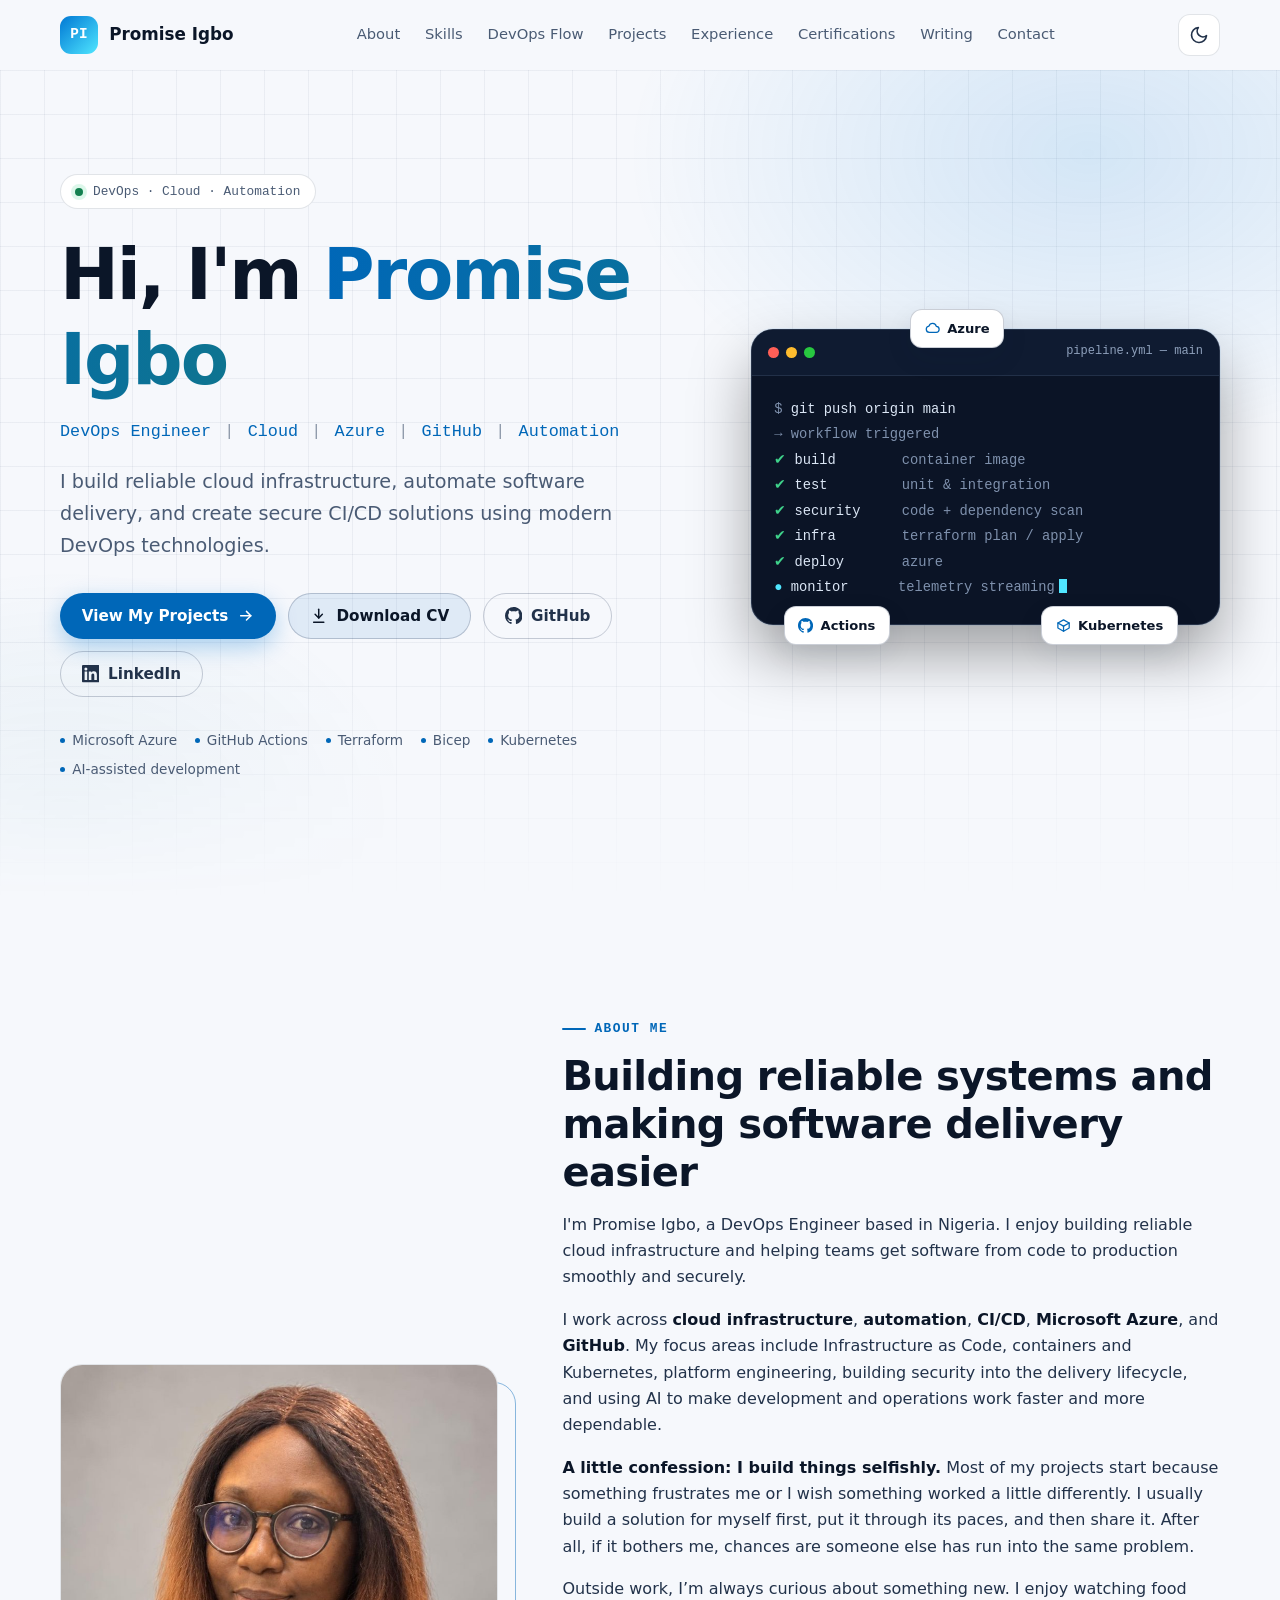
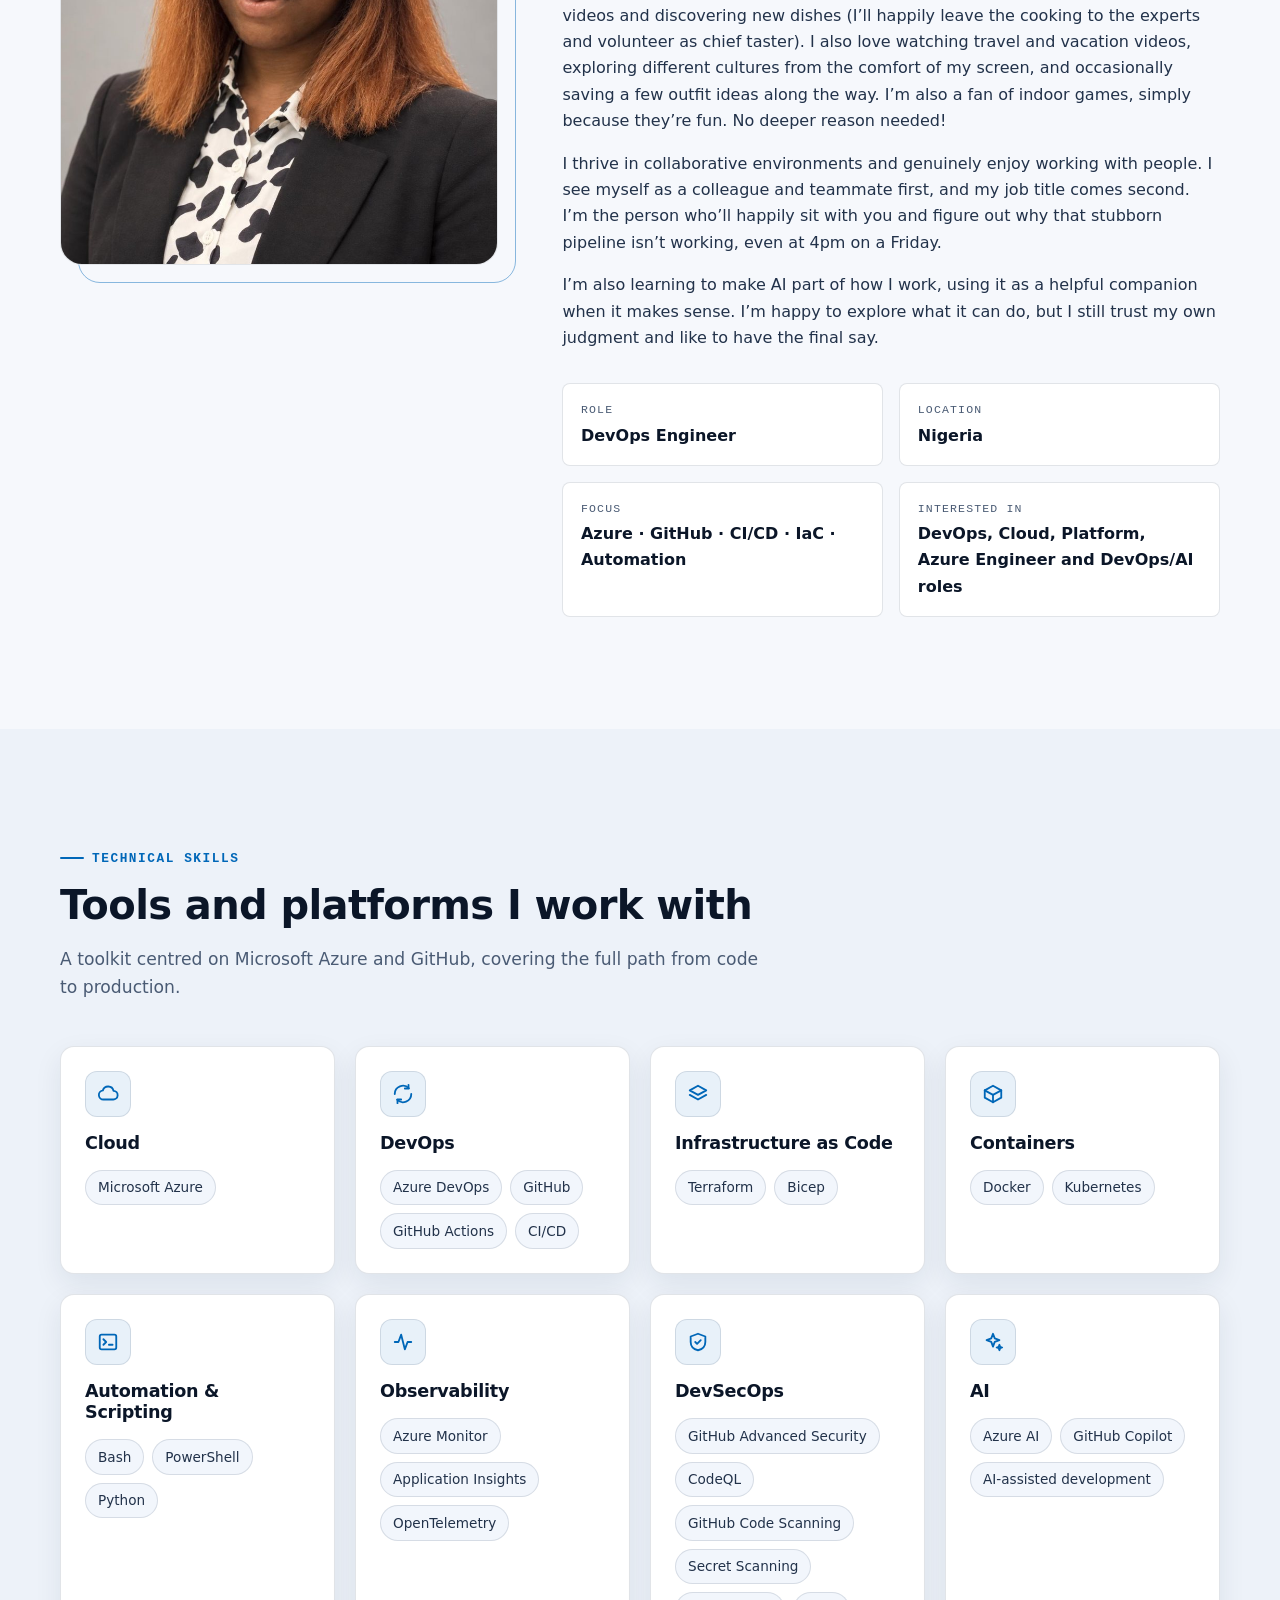
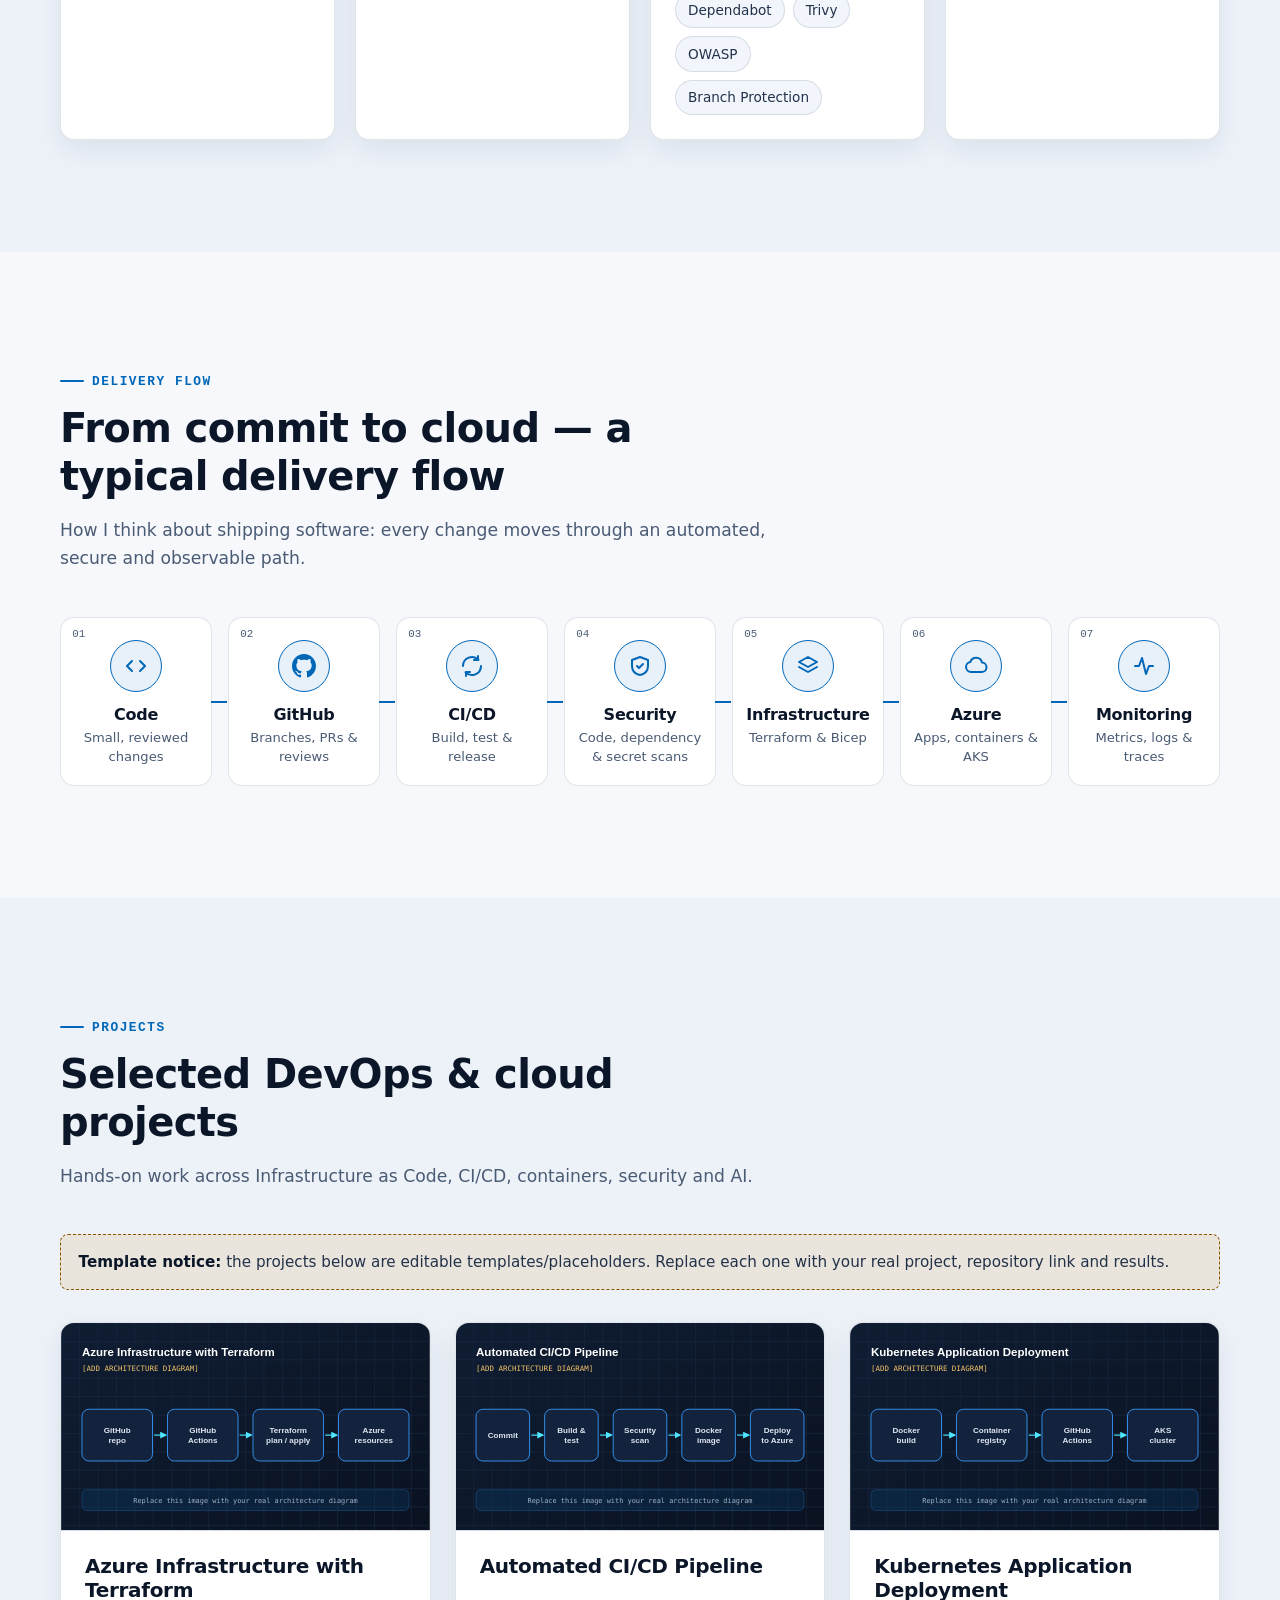
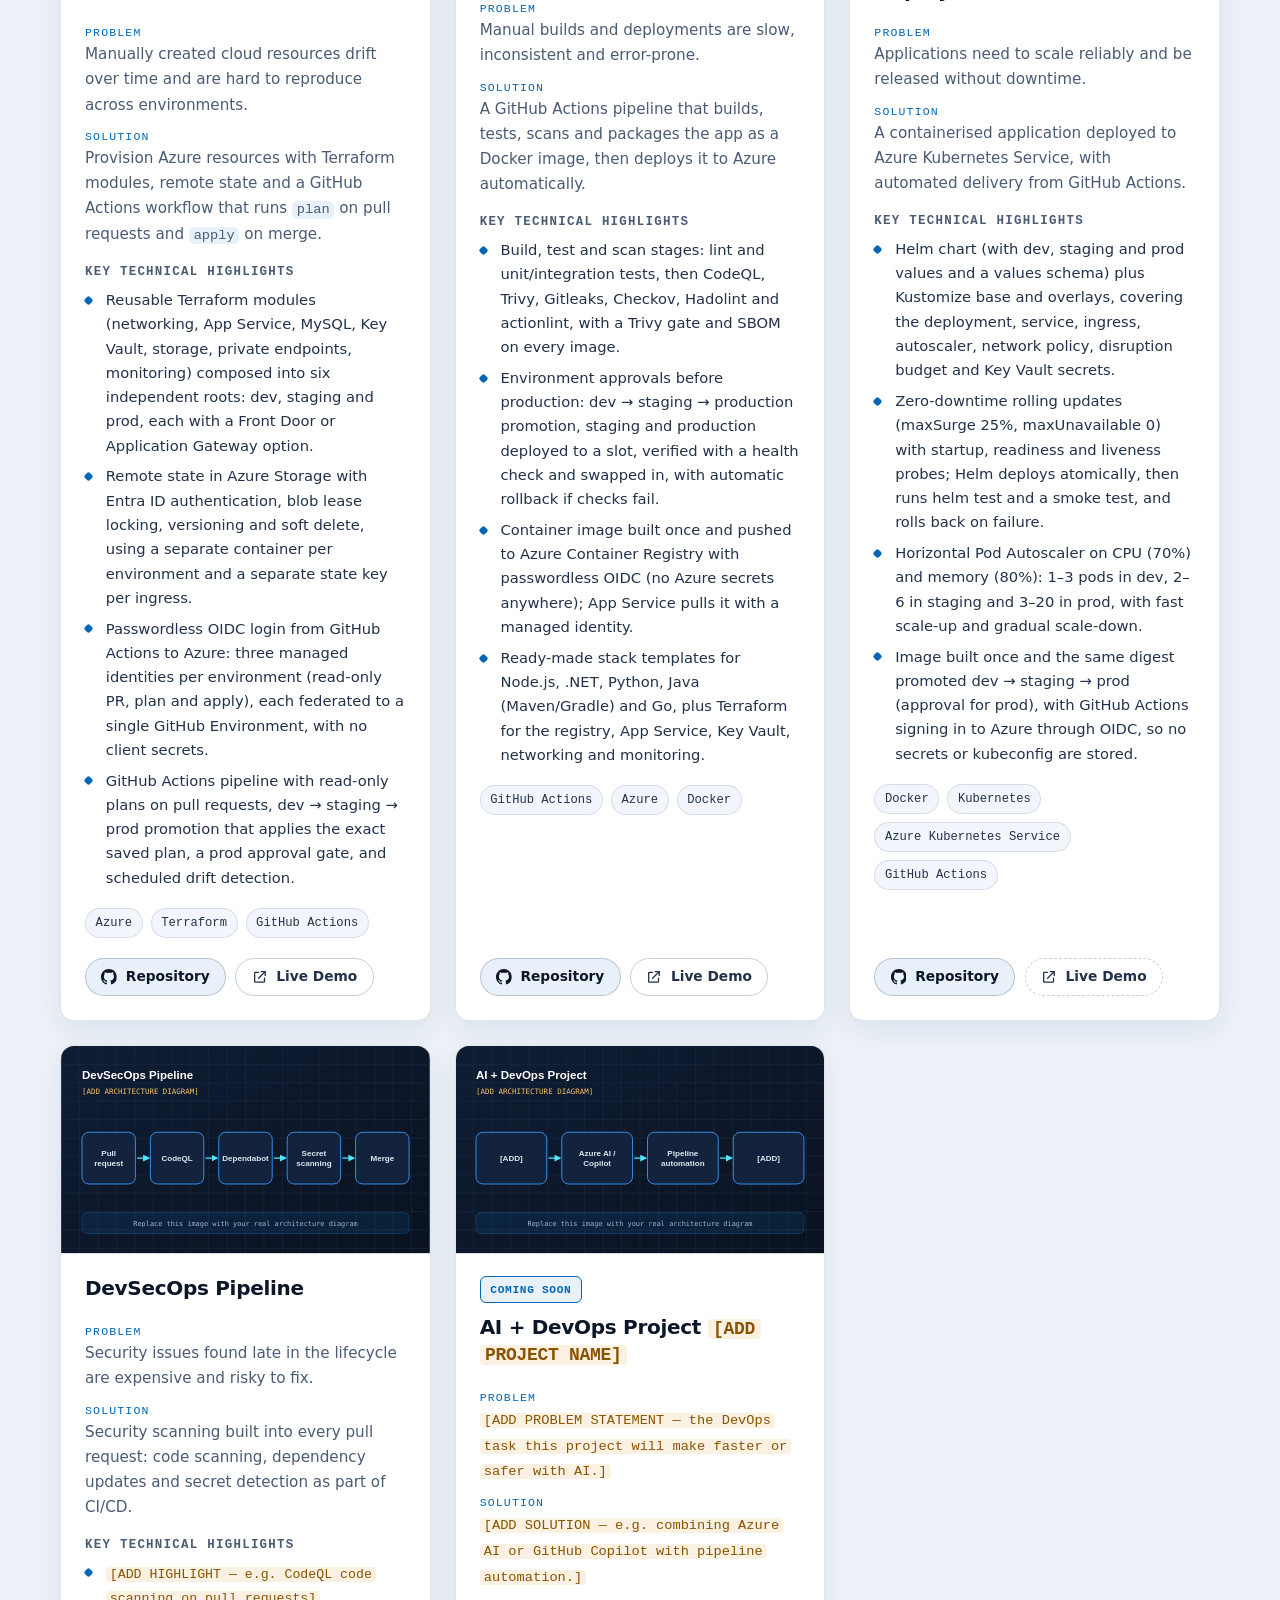
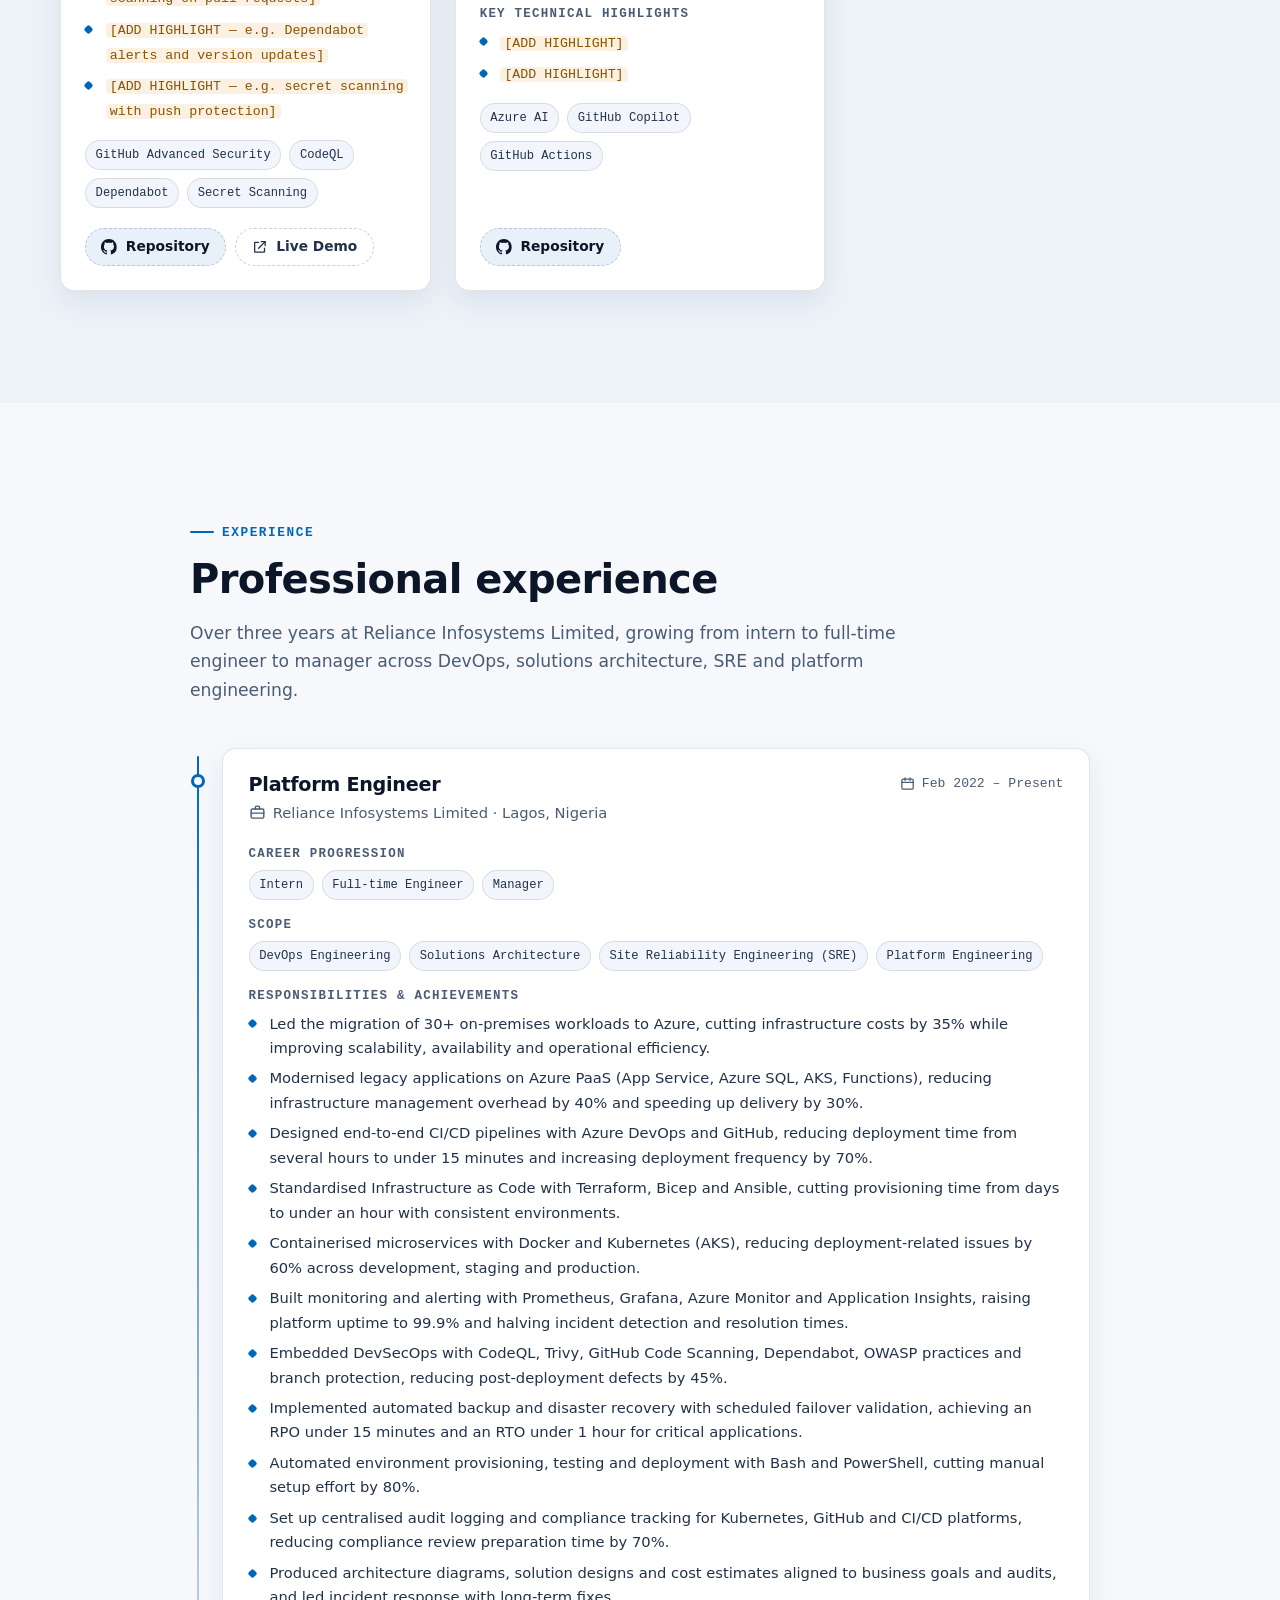
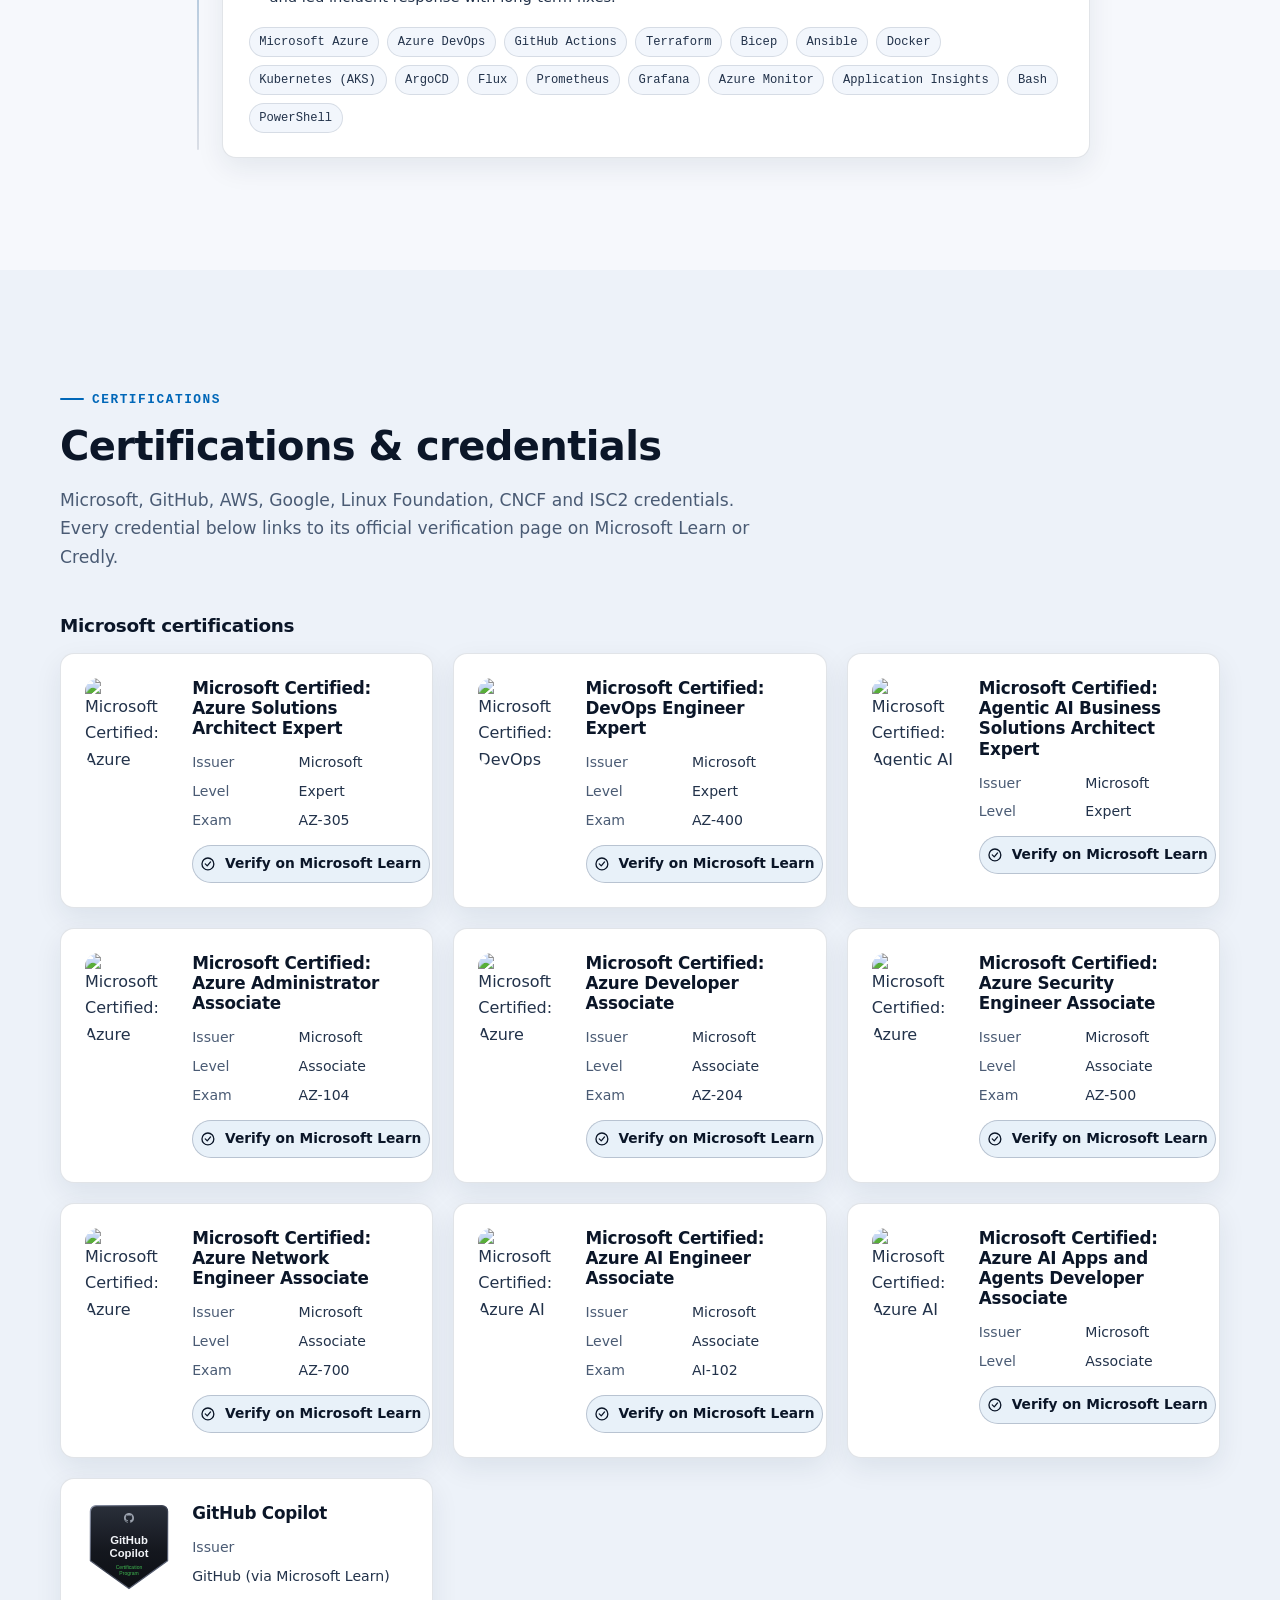
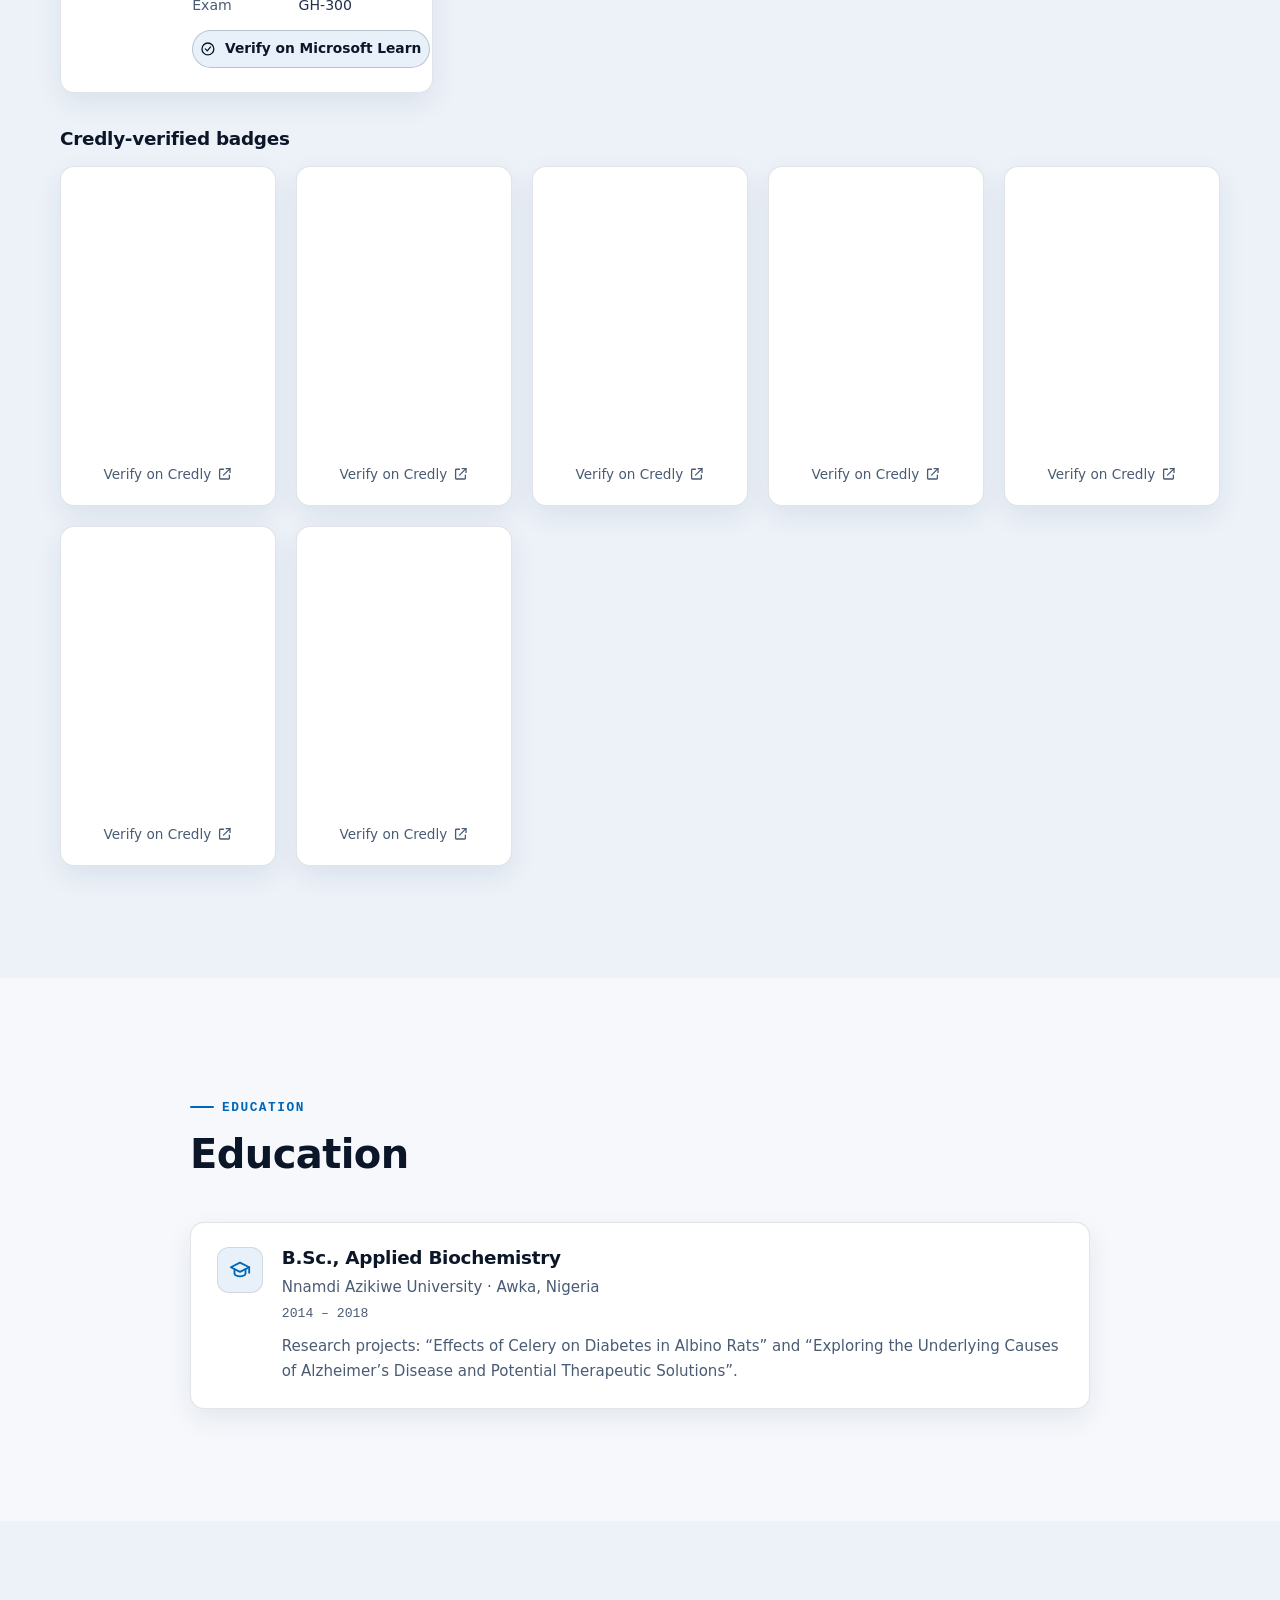
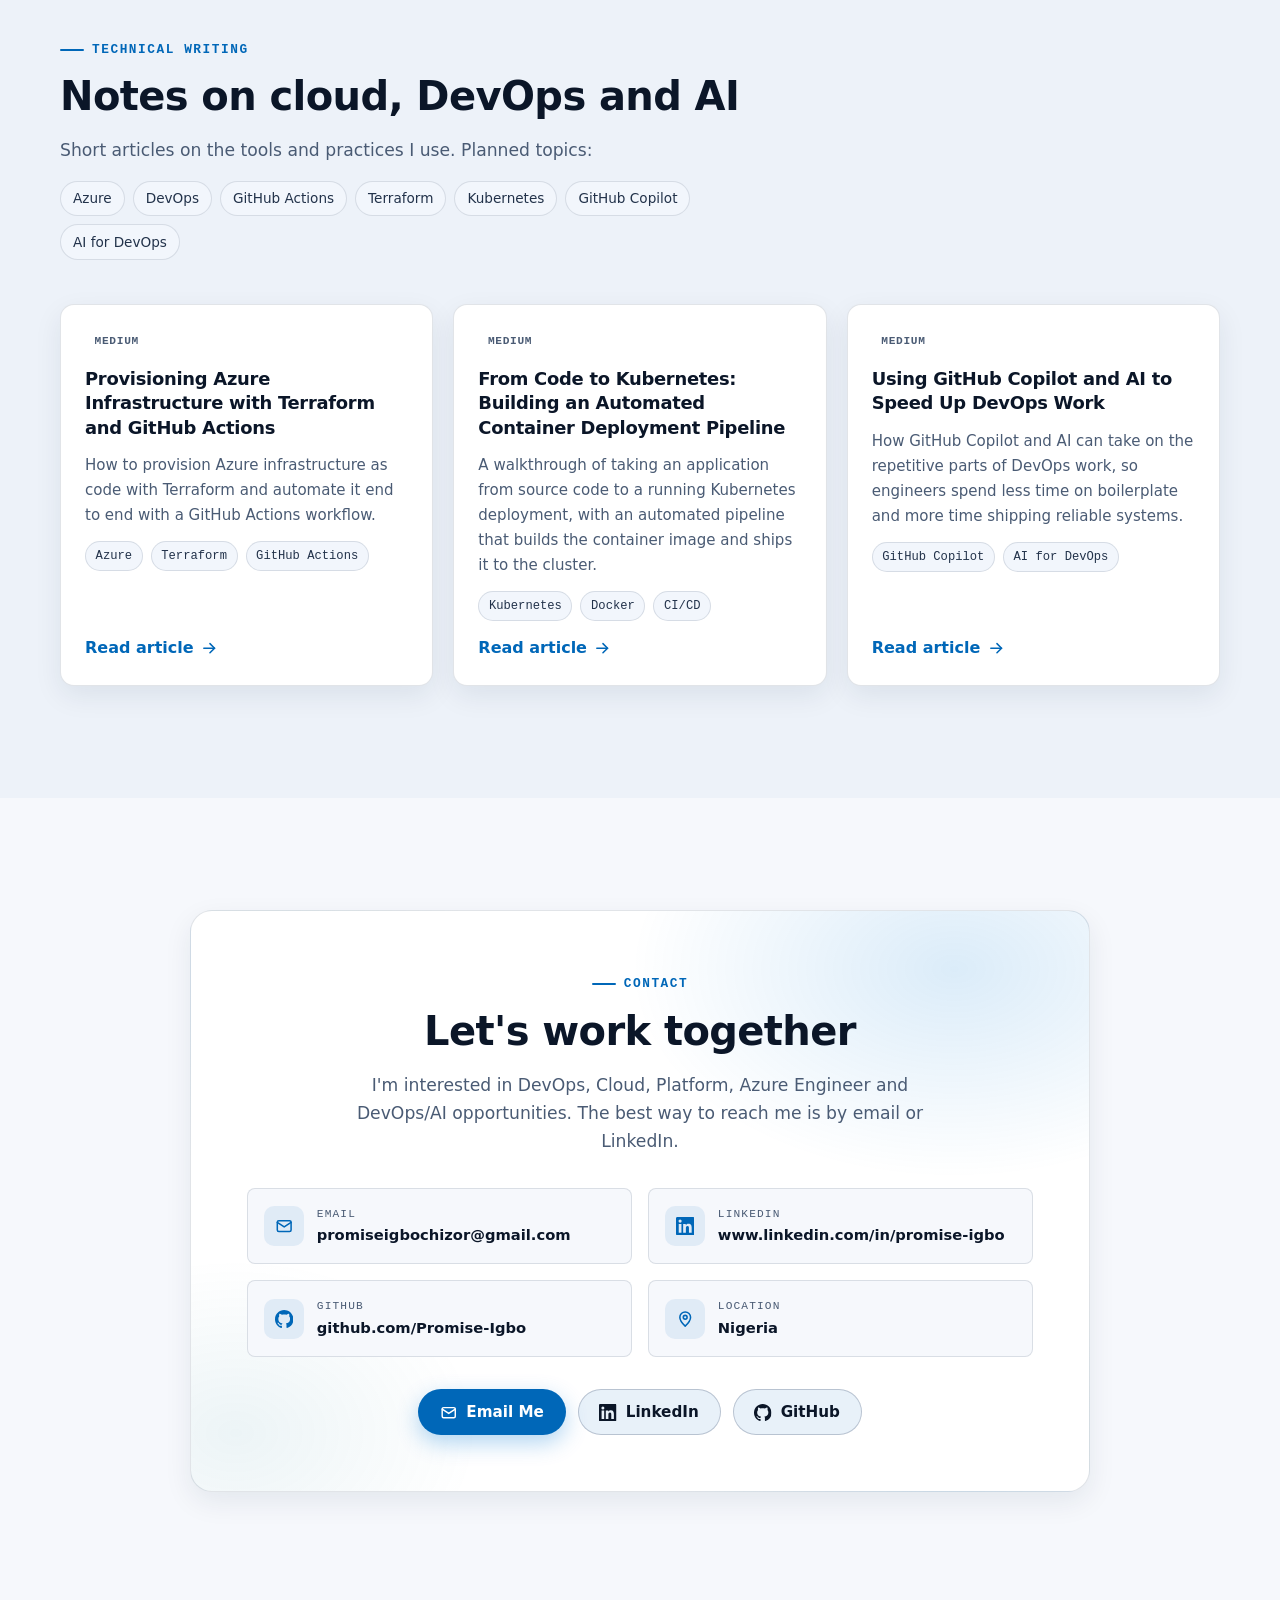
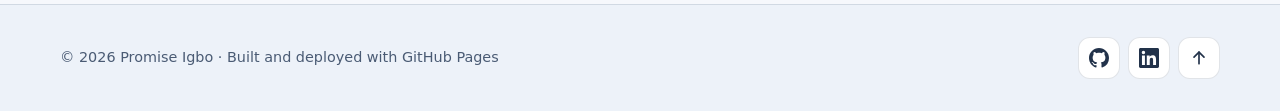
==== commit 67ad8431: "Projects: real highlights and repo link for Kubernetes Application Deployment" ====
--- a/index.html
+++ b/index.html
@@ -396,13 +396,14 @@
               </dl>
               <h4 class="mini-title">Key technical highlights</h4>
               <ul class="highlights">
-                <li><span class="ph">[ADD HIGHLIGHT — e.g. Kubernetes manifests or Helm chart]</span></li>
-                <li><span class="ph">[ADD HIGHLIGHT — e.g. rolling updates and health probes]</span></li>
-                <li><span class="ph">[ADD HIGHLIGHT — e.g. autoscaling configuration]</span></li>
+                <li>Helm chart (with dev, staging and prod values and a values schema) plus Kustomize base and overlays, covering the deployment, service, ingress, autoscaler, network policy, disruption budget and Key Vault secrets.</li>
+                <li>Zero-downtime rolling updates (maxSurge 25%, maxUnavailable 0) with startup, readiness and liveness probes; Helm deploys atomically, then runs helm test and a smoke test, and rolls back on failure.</li>
+                <li>Horizontal Pod Autoscaler on CPU (70%) and memory (80%): 1–3 pods in dev, 2–6 in staging and 3–20 in prod, with fast scale-up and gradual scale-down.</li>
+                <li>Image built once and the same digest promoted dev → staging → prod (approval for prod), with GitHub Actions signing in to Azure through OIDC, so no secrets or kubeconfig are stored.</li>
               </ul>
               <ul class="tag-list tag-list-sm" aria-label="Technologies used"><li>Docker</li><li>Kubernetes</li><li>Azure Kubernetes Service</li><li>GitHub Actions</li></ul>
               <div class="project-actions">
-                <a class="btn btn-sm btn-secondary" href="#" data-placeholder="[ADD PROJECT LINK]"><svg class="icon" aria-hidden="true"><use href="#i-github"></use></svg> Repository</a>
+                <a class="btn btn-sm btn-secondary" href="https://github.com/Projects-by-Promise/AKS-Platform" target="_blank" rel="noopener"><svg class="icon" aria-hidden="true"><use href="#i-github"></use></svg> Repository</a>
                 <a class="btn btn-sm btn-ghost" href="#" data-placeholder="[ADD PROJECT LINK]"><svg class="icon" aria-hidden="true"><use href="#i-external"></use></svg> Live Demo</a>
               </div>
             </div>
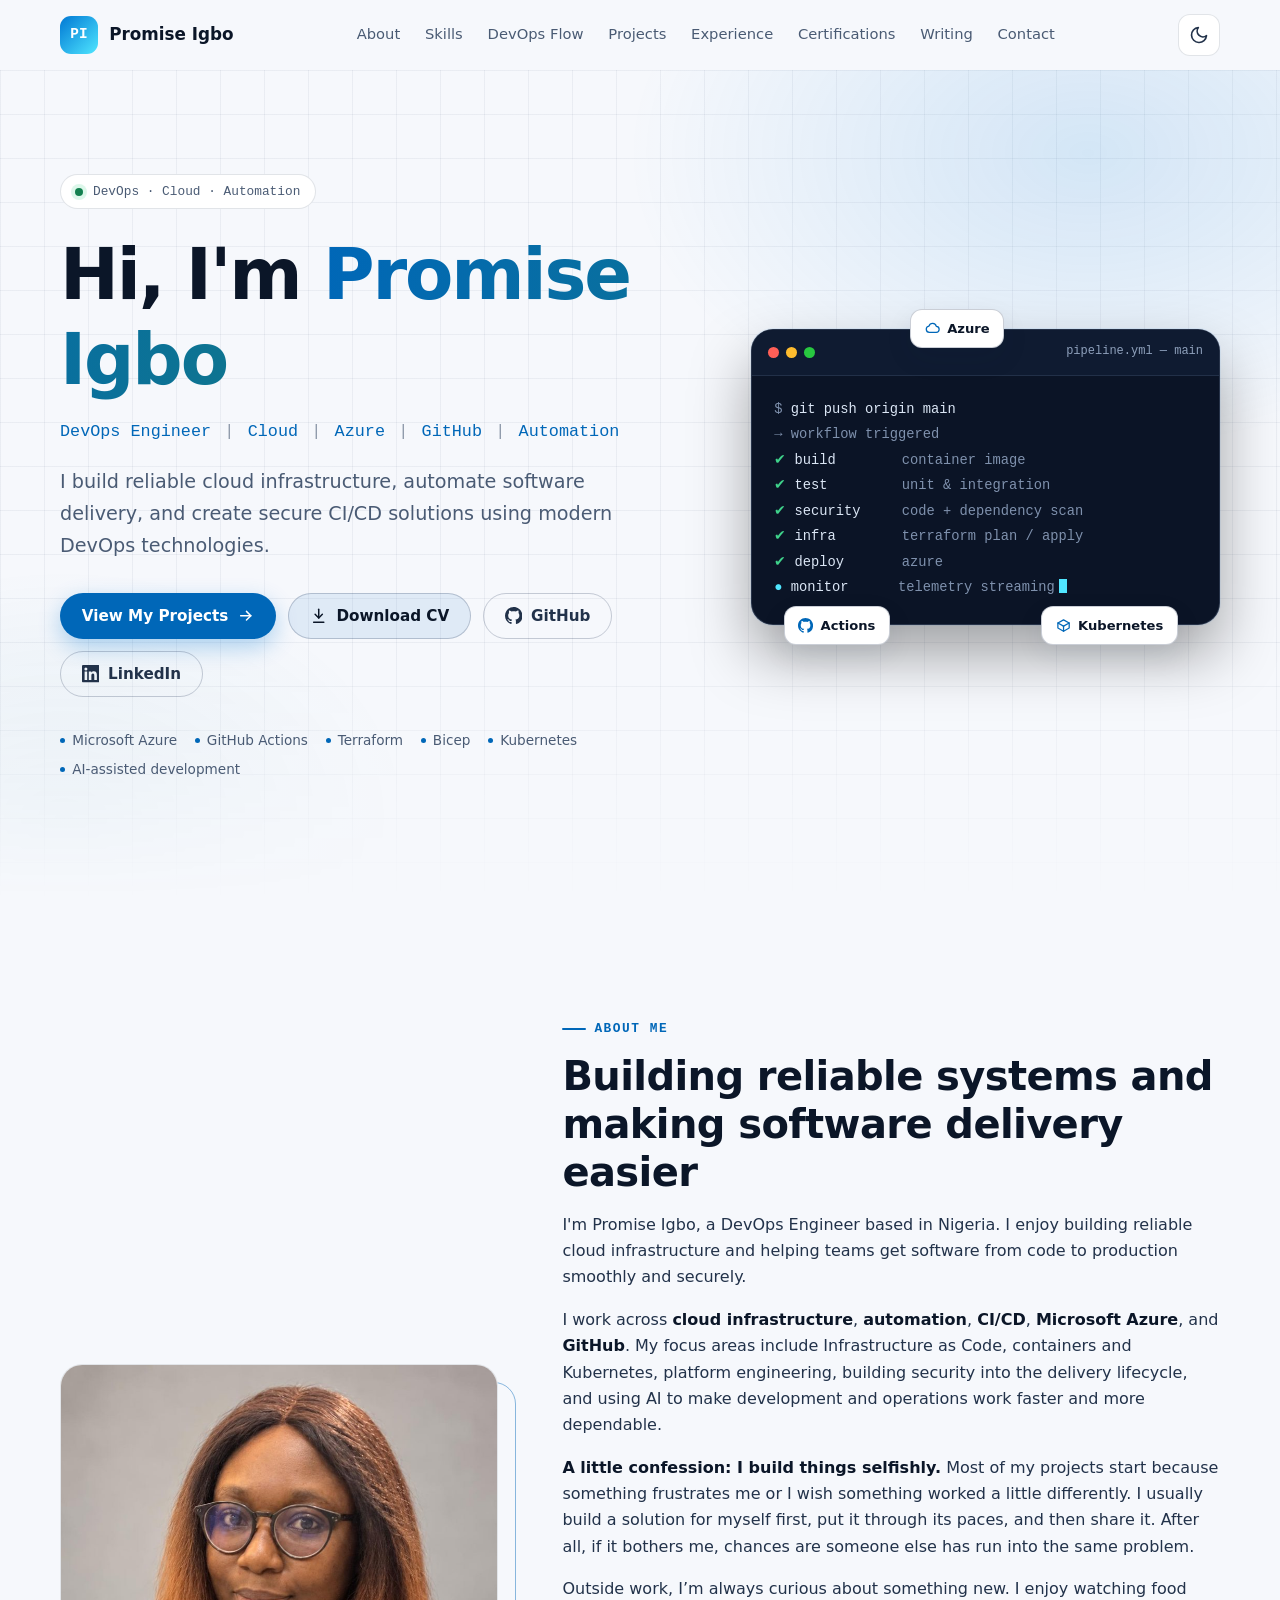
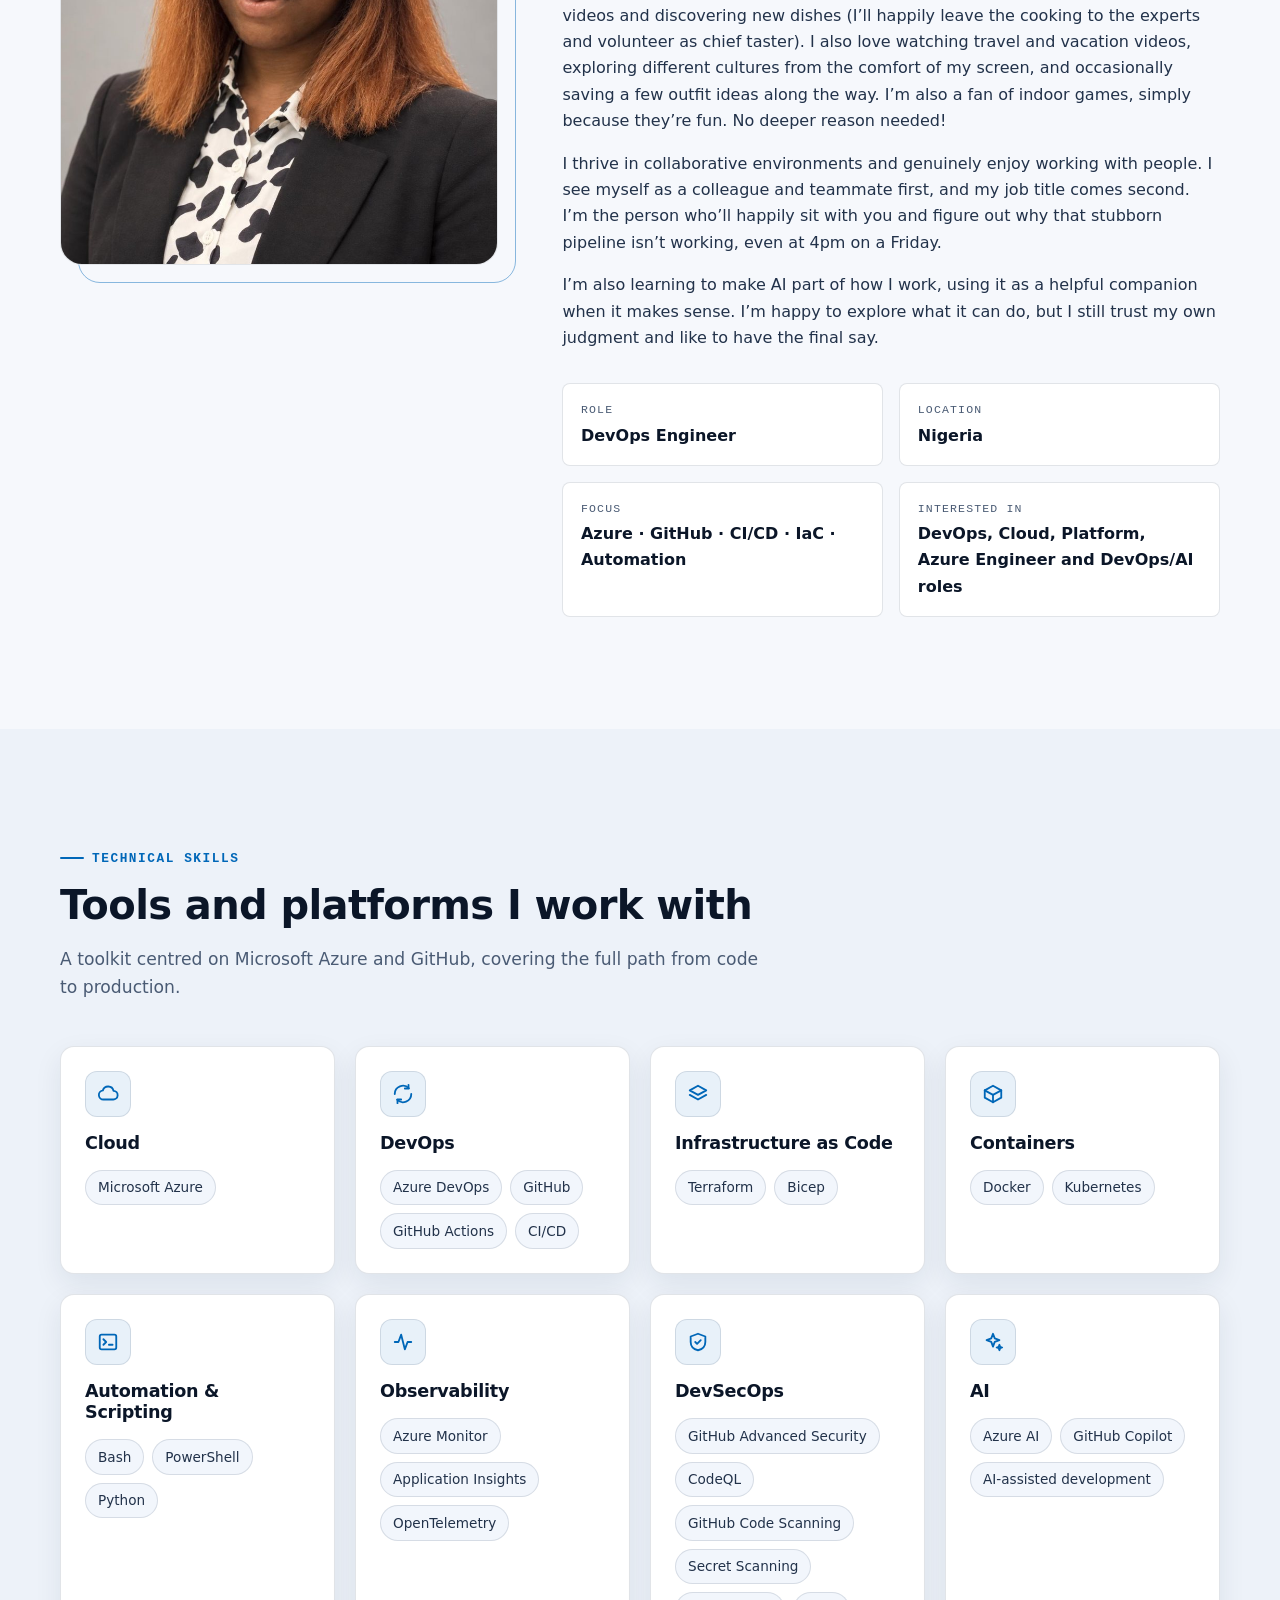
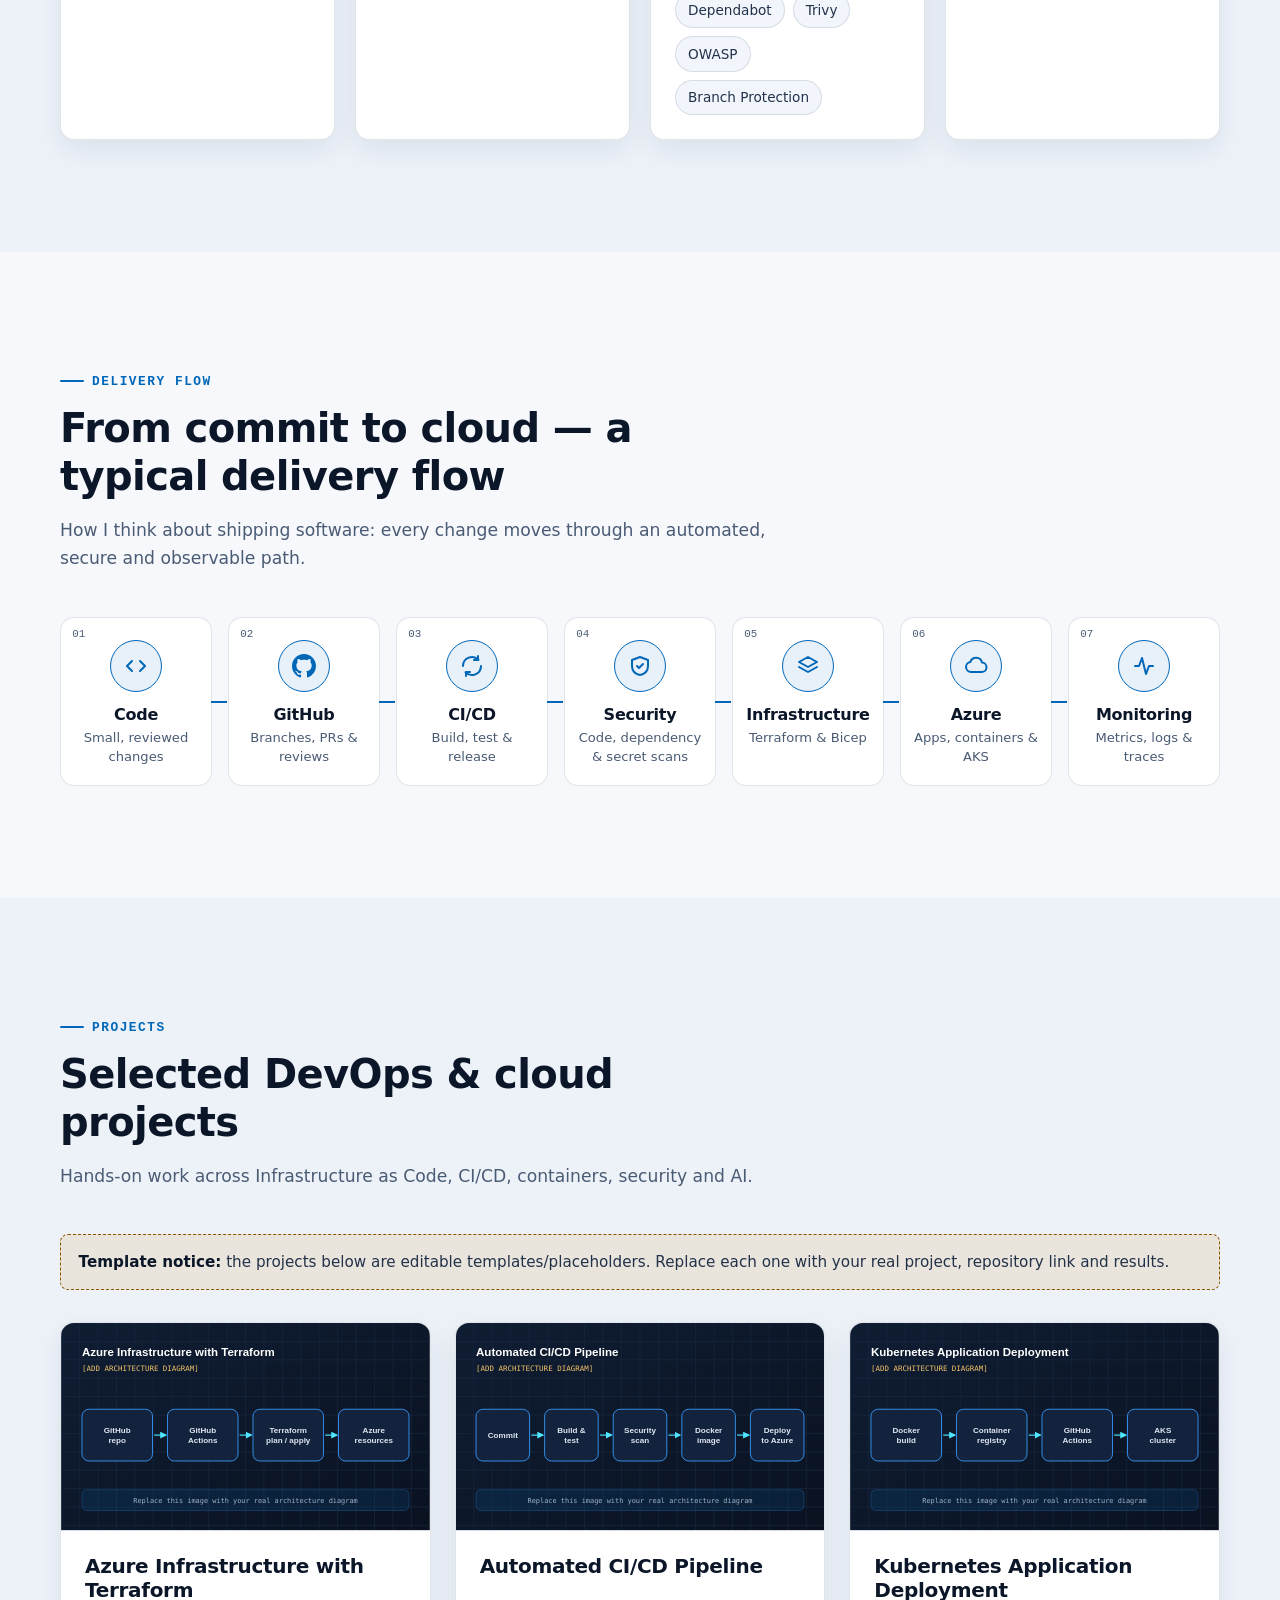
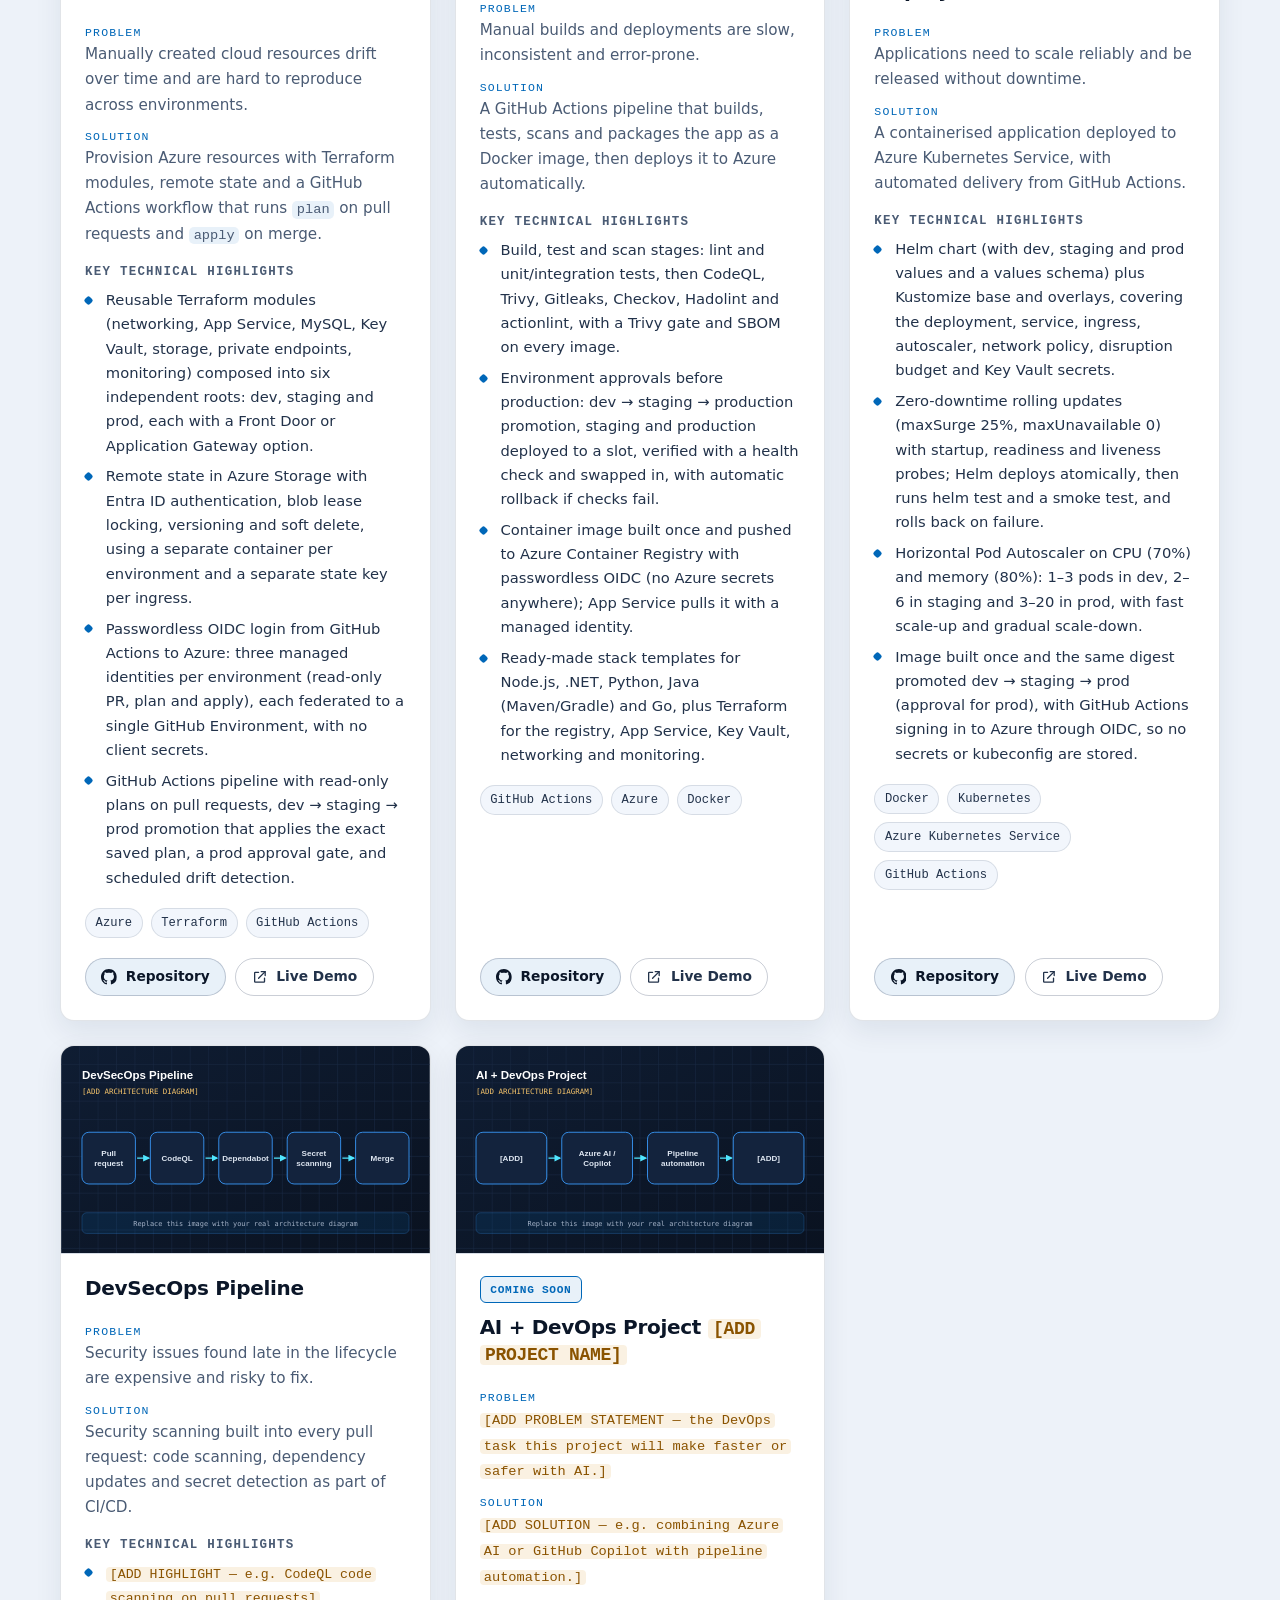
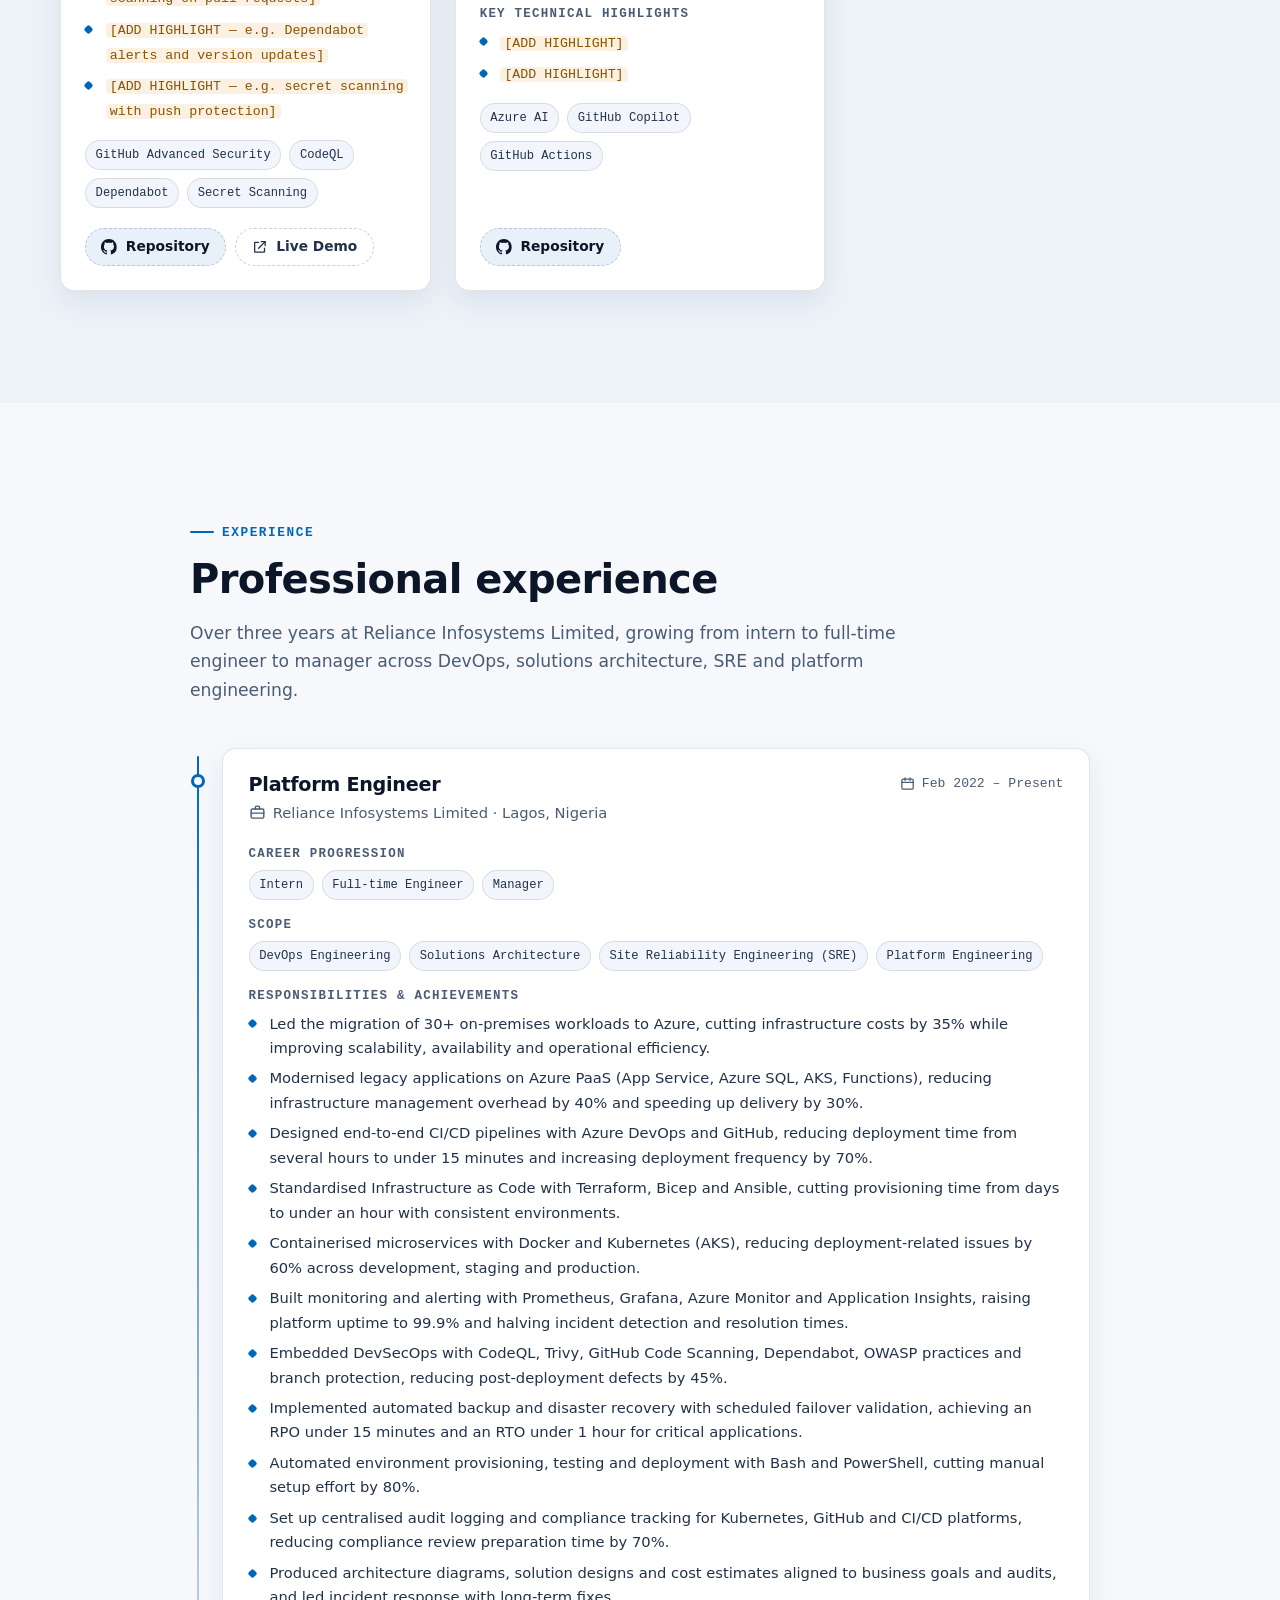
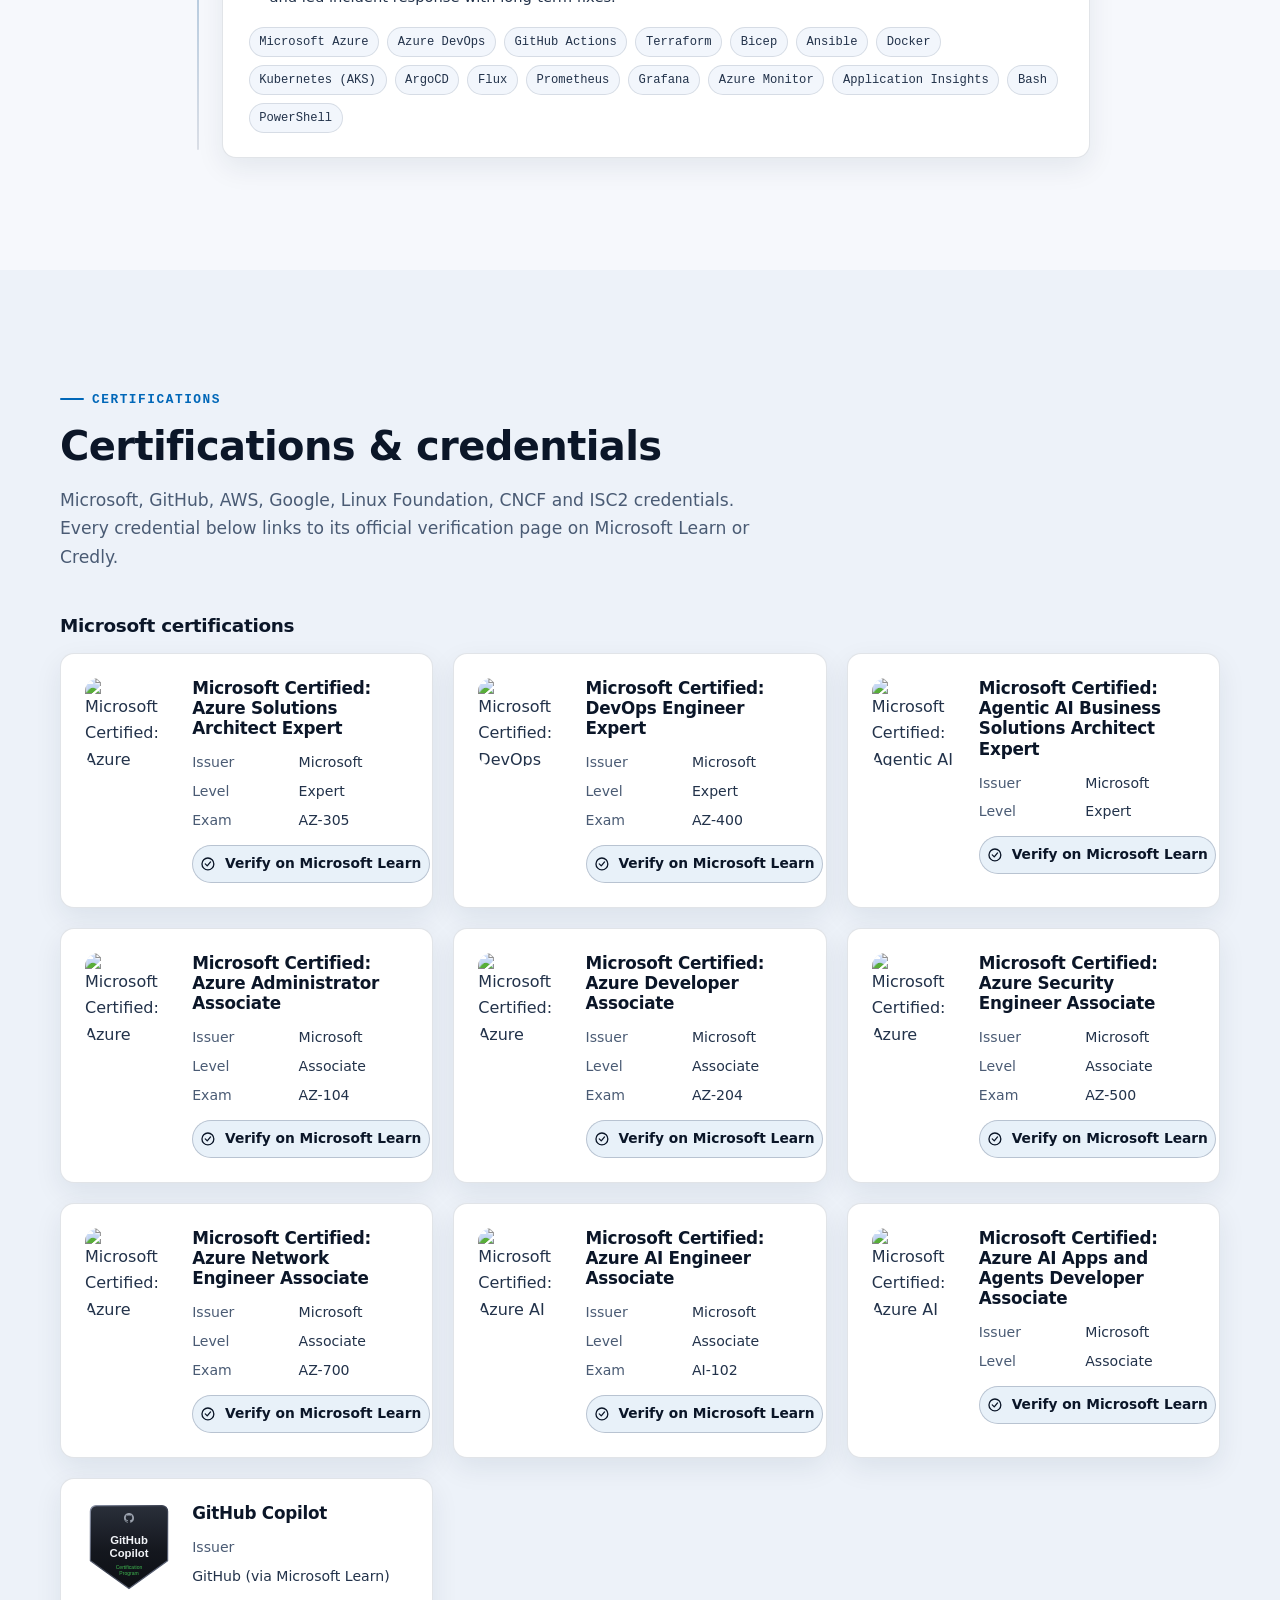
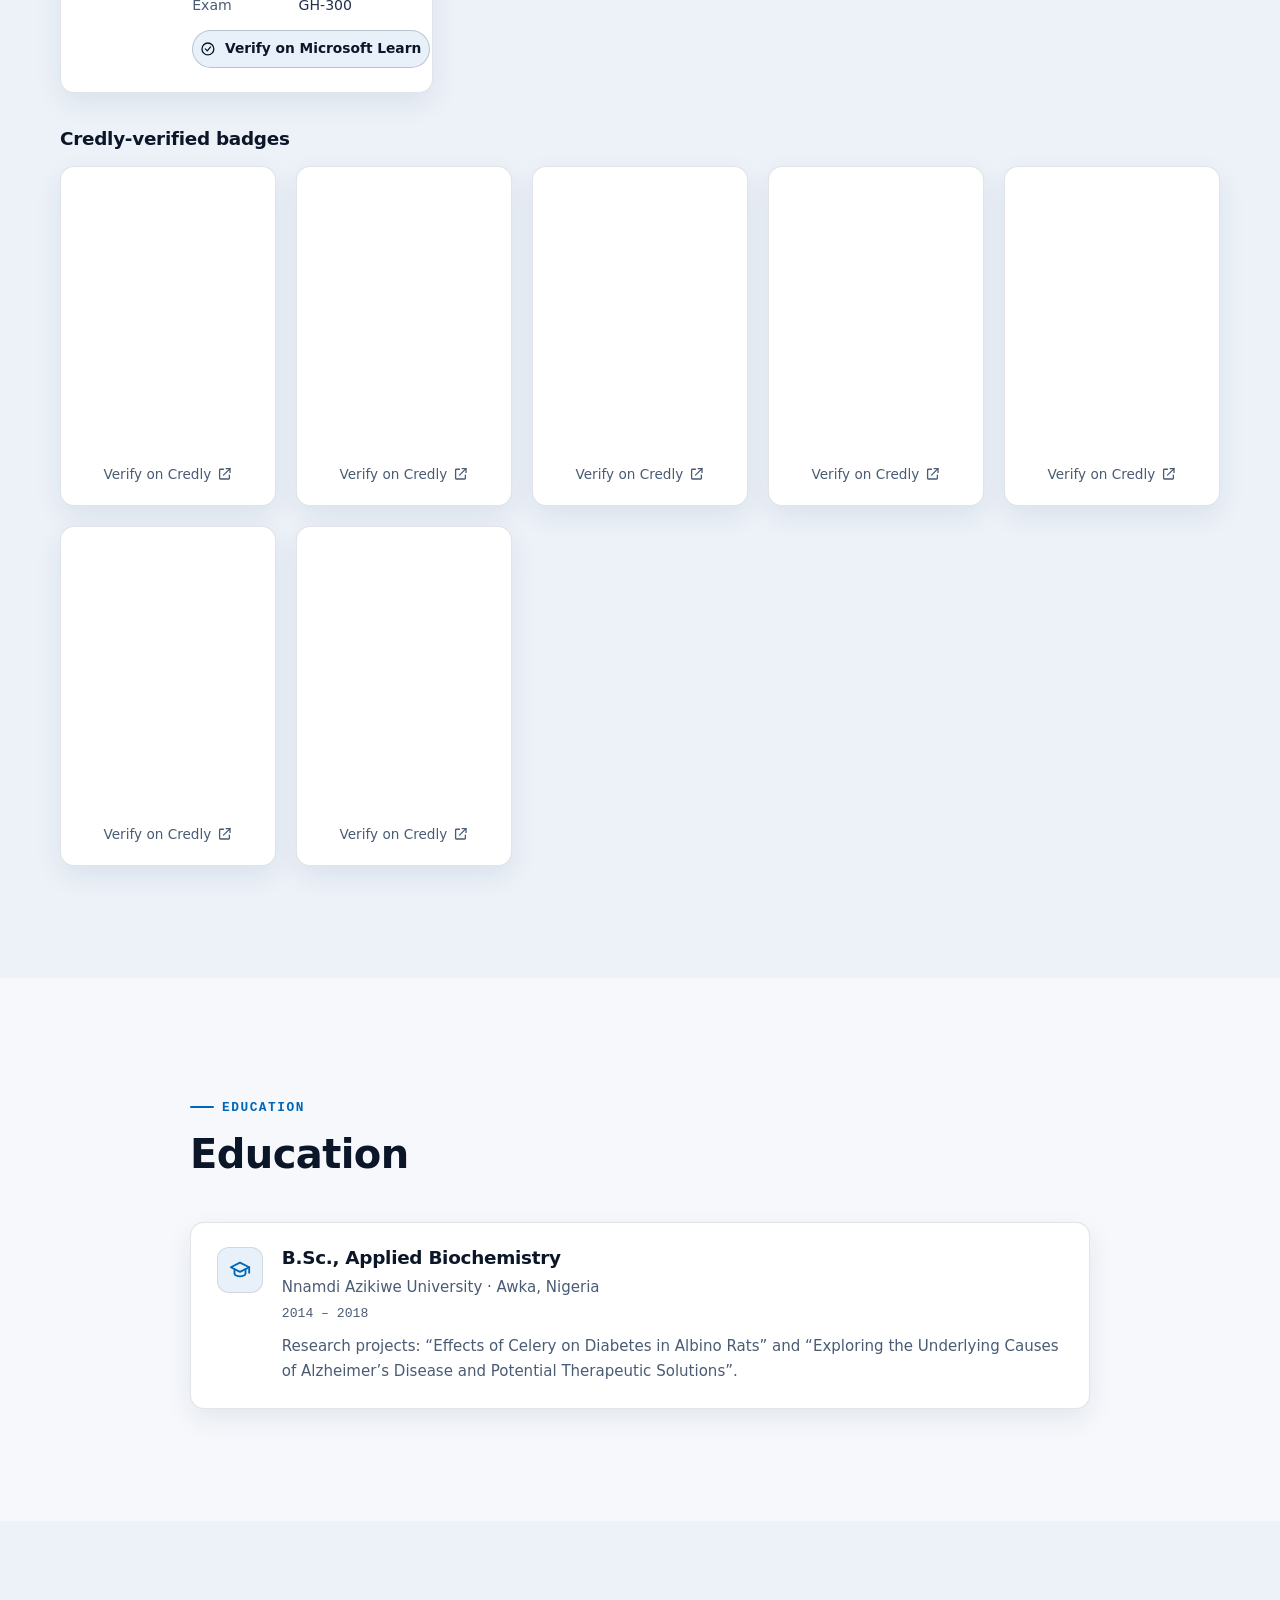
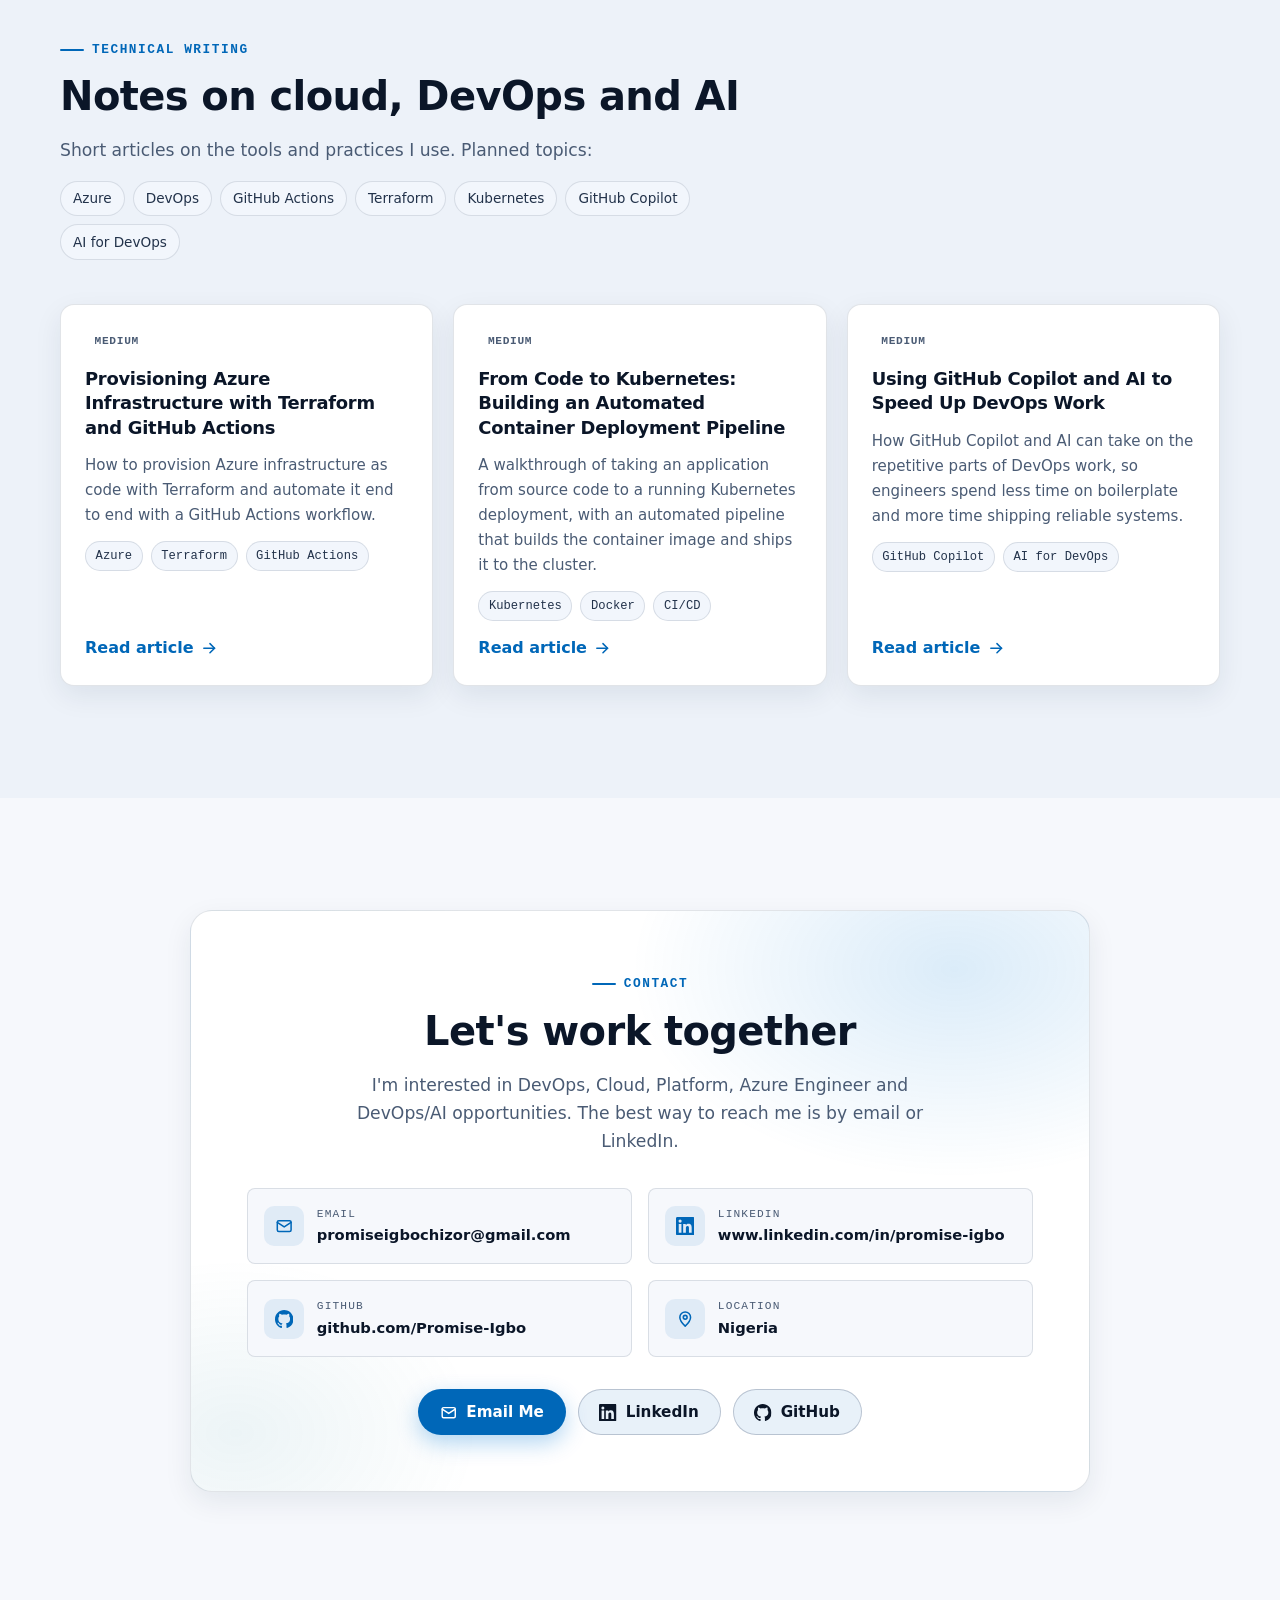
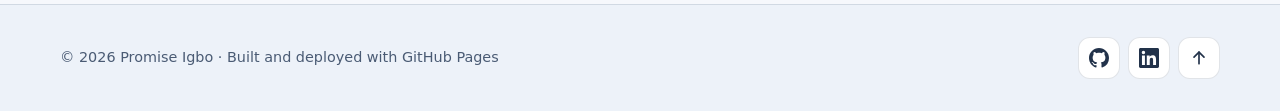
==== commit 2ba9ddaa: "Projects: link Kubernetes Live Demo button to demo video" ====
--- a/index.html
+++ b/index.html
@@ -404,7 +404,7 @@
               <ul class="tag-list tag-list-sm" aria-label="Technologies used"><li>Docker</li><li>Kubernetes</li><li>Azure Kubernetes Service</li><li>GitHub Actions</li></ul>
               <div class="project-actions">
                 <a class="btn btn-sm btn-secondary" href="https://github.com/Projects-by-Promise/AKS-Platform" target="_blank" rel="noopener"><svg class="icon" aria-hidden="true"><use href="#i-github"></use></svg> Repository</a>
-                <a class="btn btn-sm btn-ghost" href="#" data-placeholder="[ADD PROJECT LINK]"><svg class="icon" aria-hidden="true"><use href="#i-external"></use></svg> Live Demo</a>
+                <a class="btn btn-sm btn-ghost" href="https://github.com/Projects-by-Promise/AKS-Platform/blob/main/live-demo.mp4" target="_blank" rel="noopener"><svg class="icon" aria-hidden="true"><use href="#i-external"></use></svg> Live Demo</a>
               </div>
             </div>
           </article>
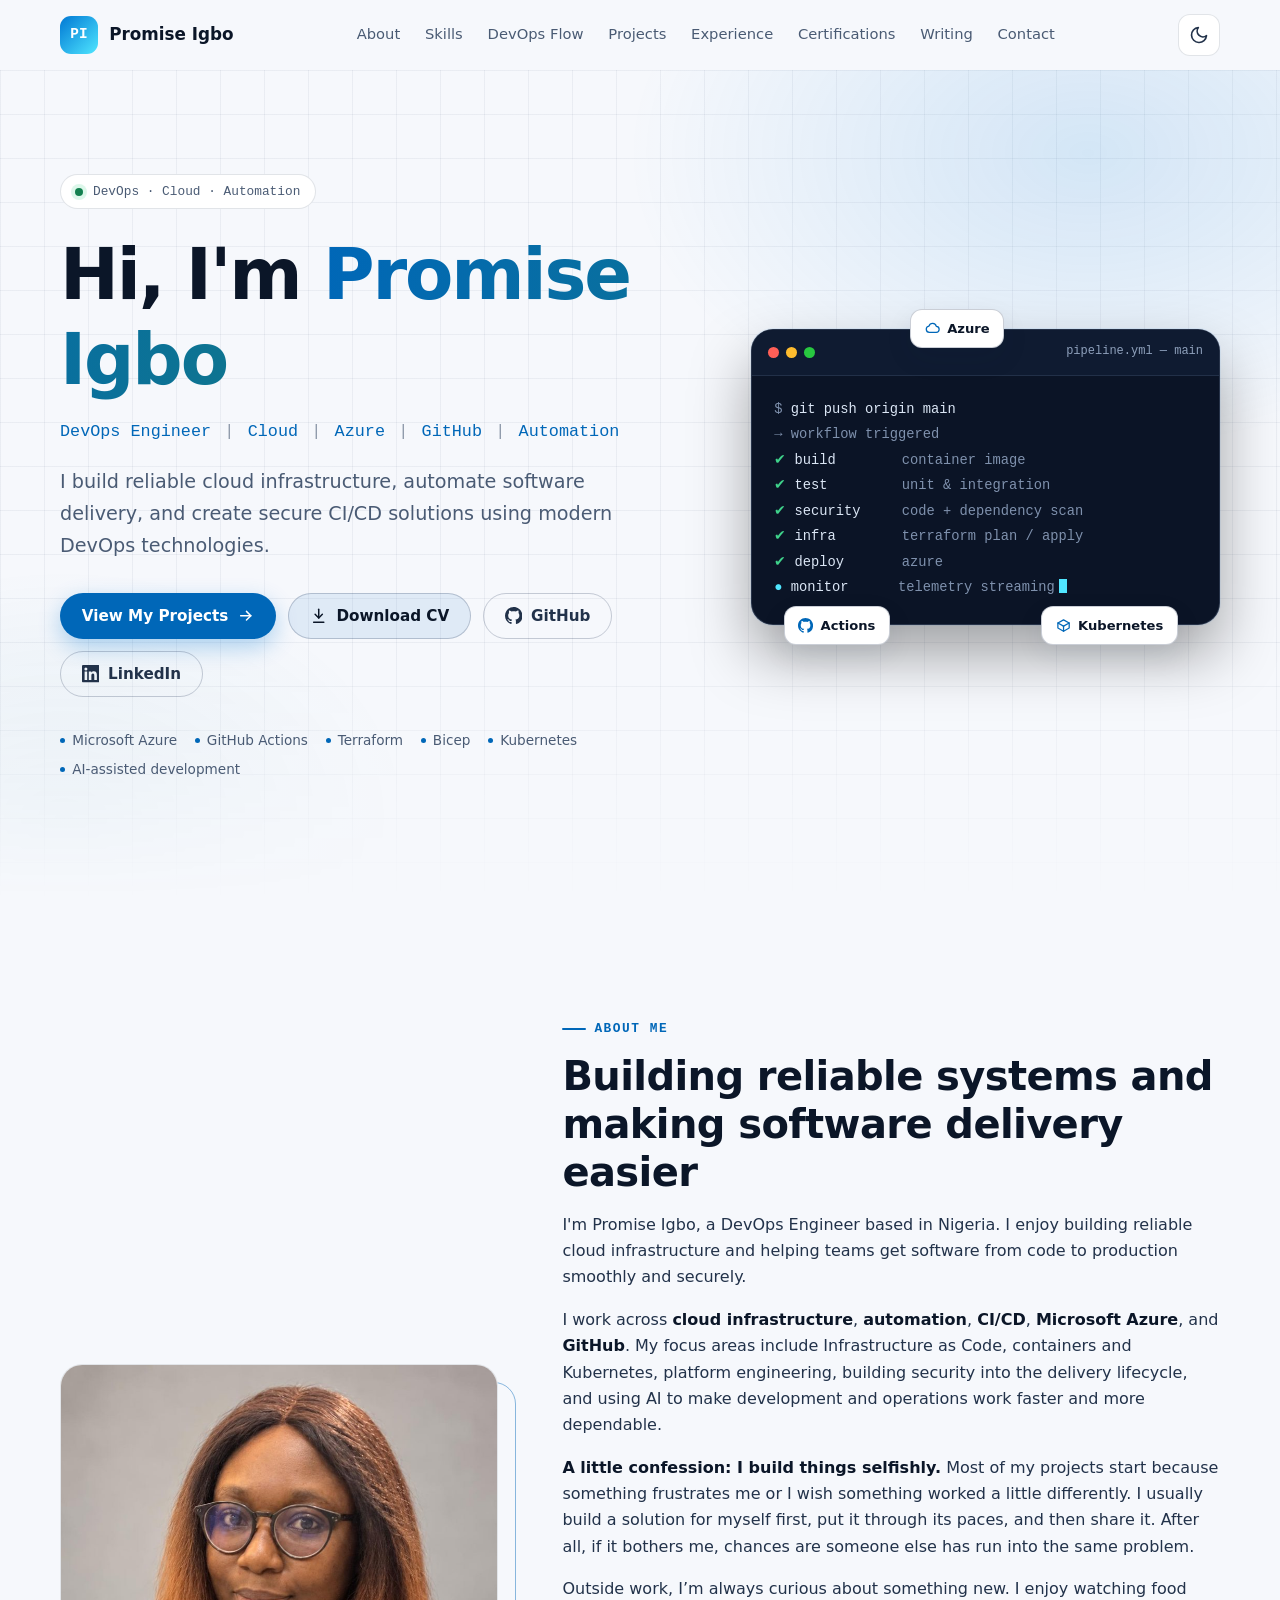
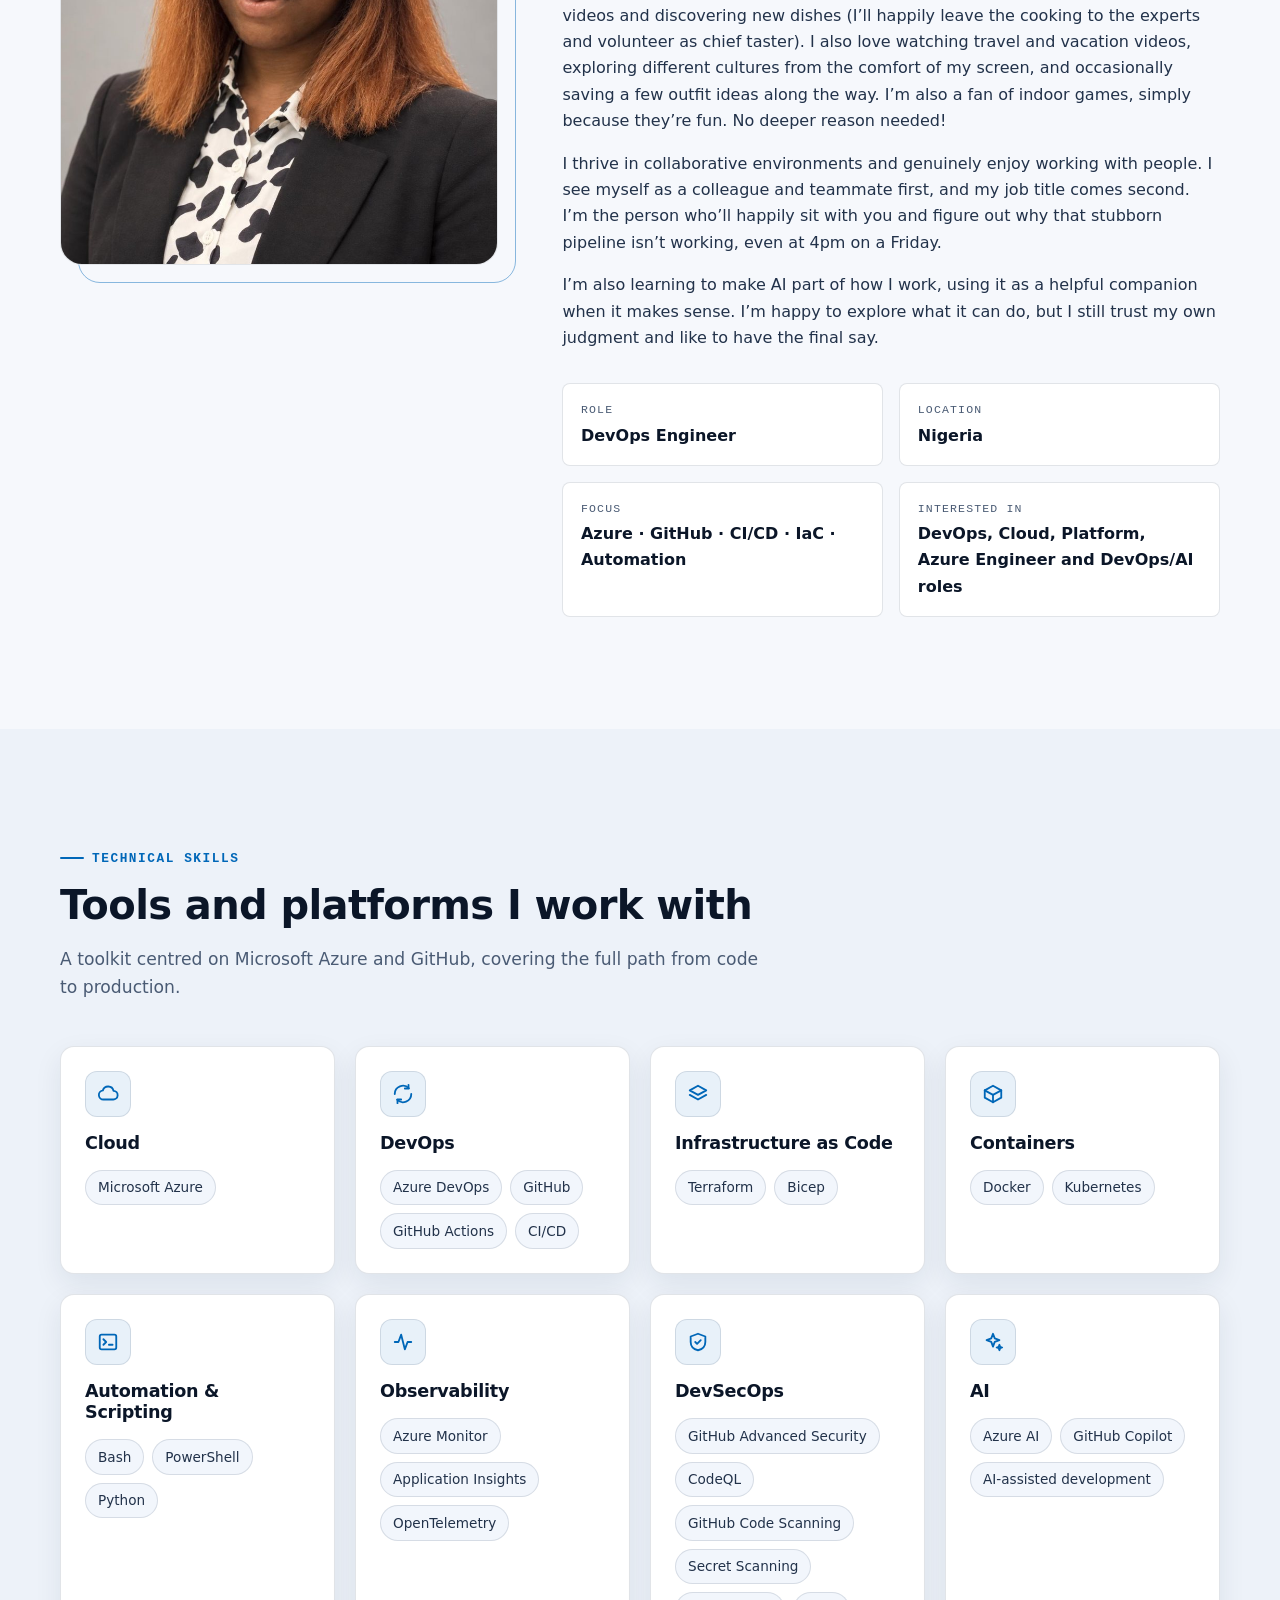
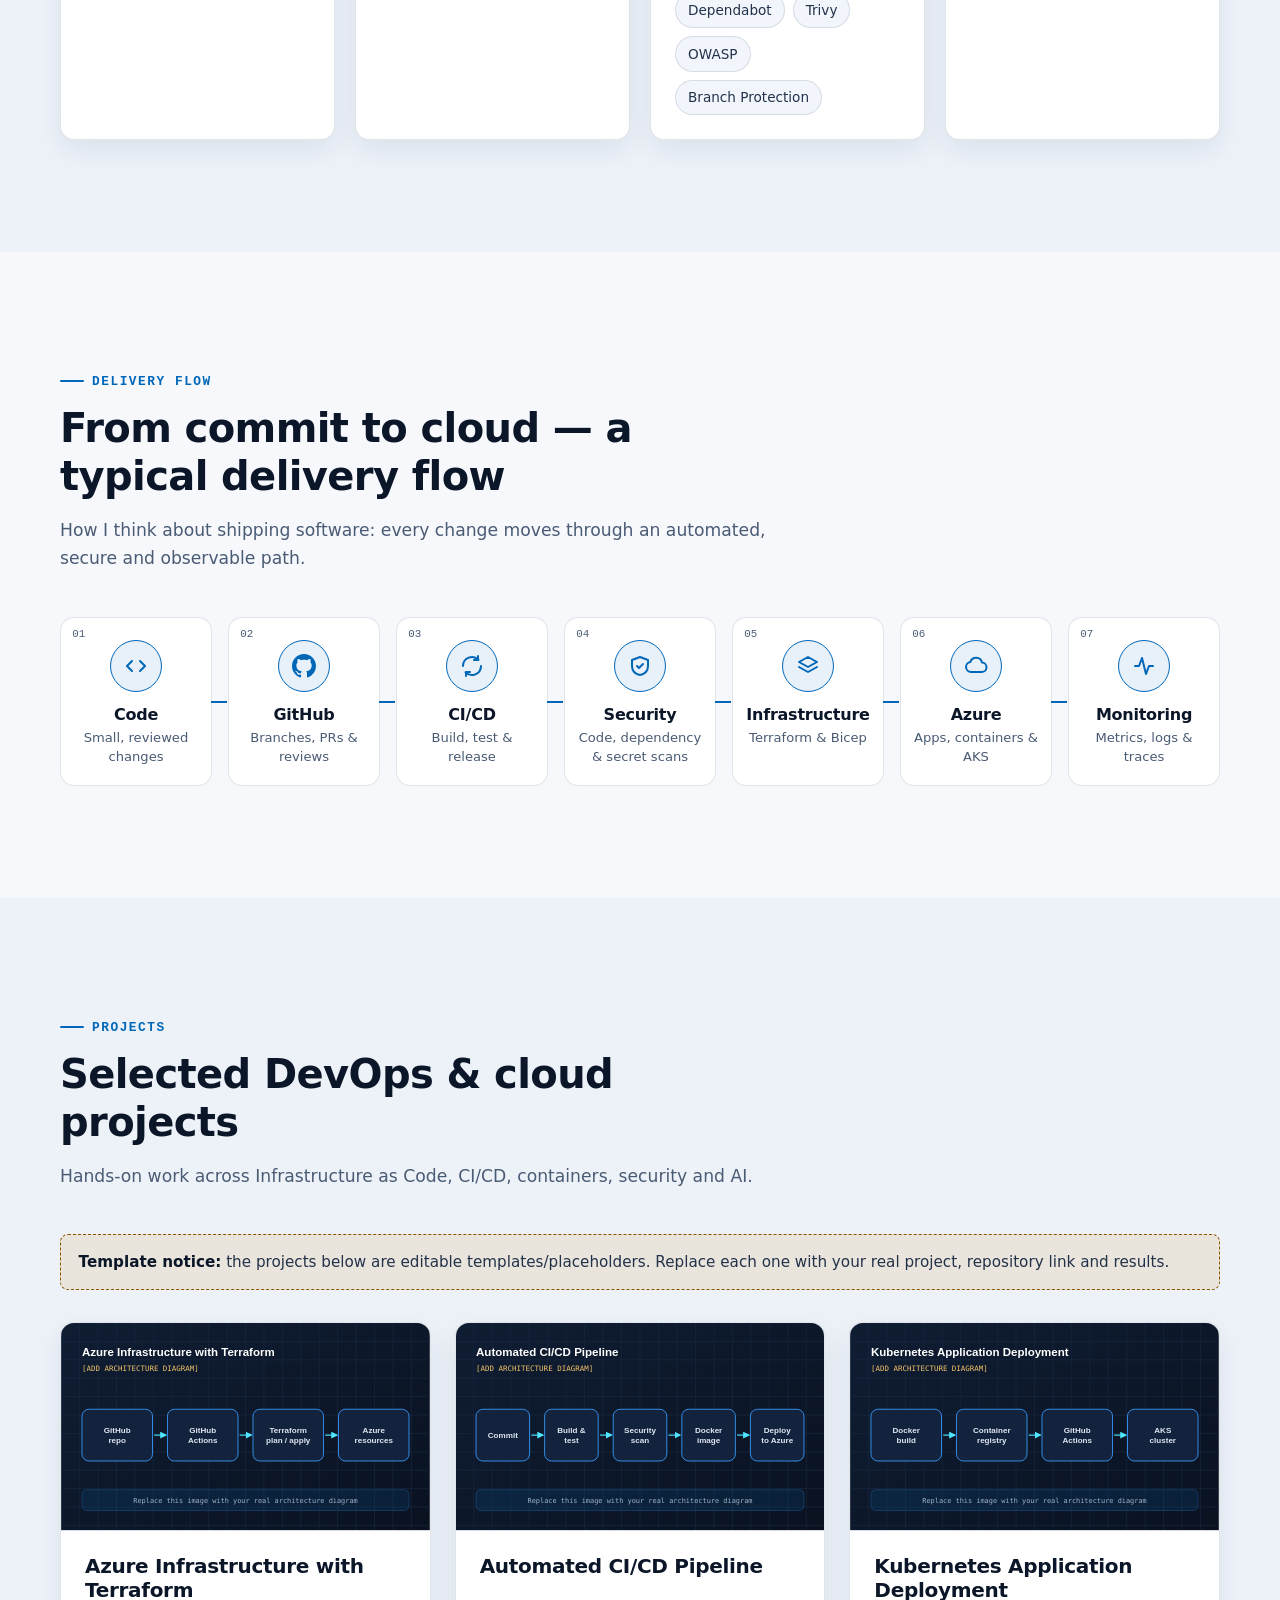
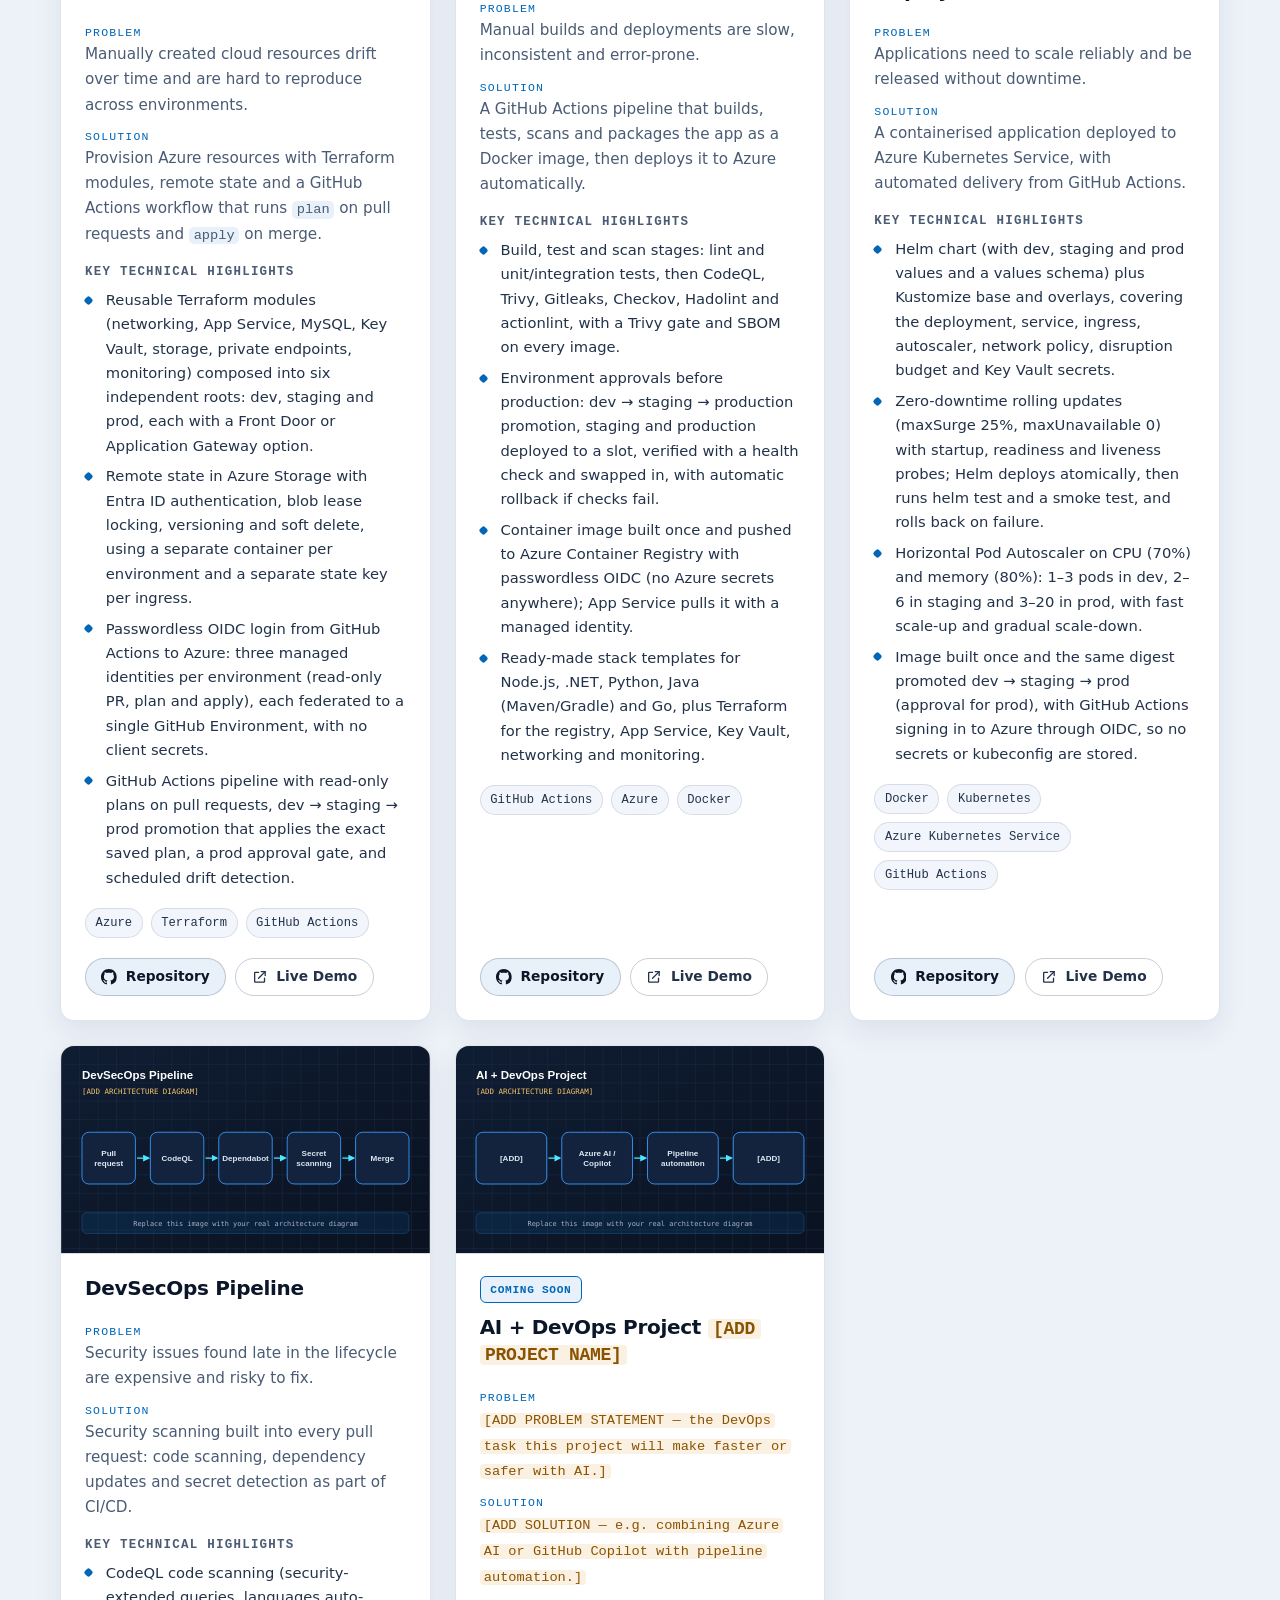
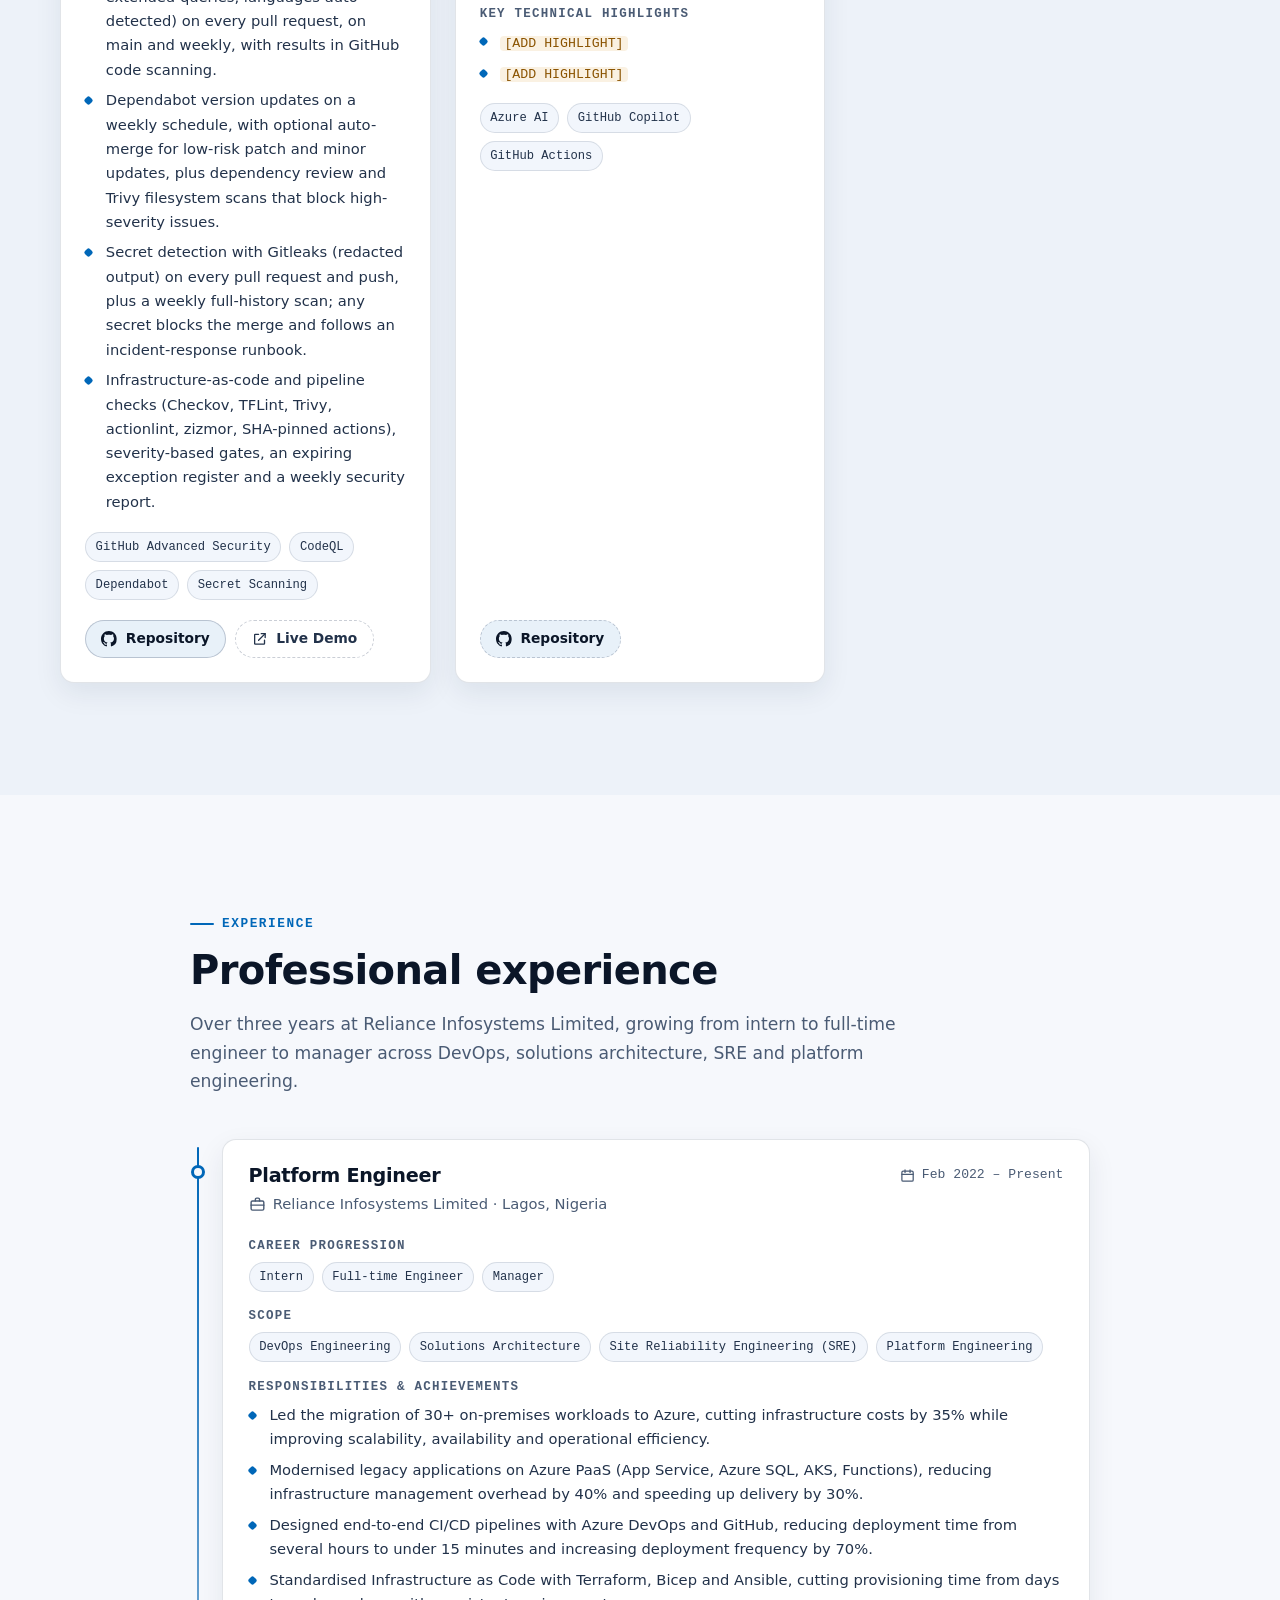
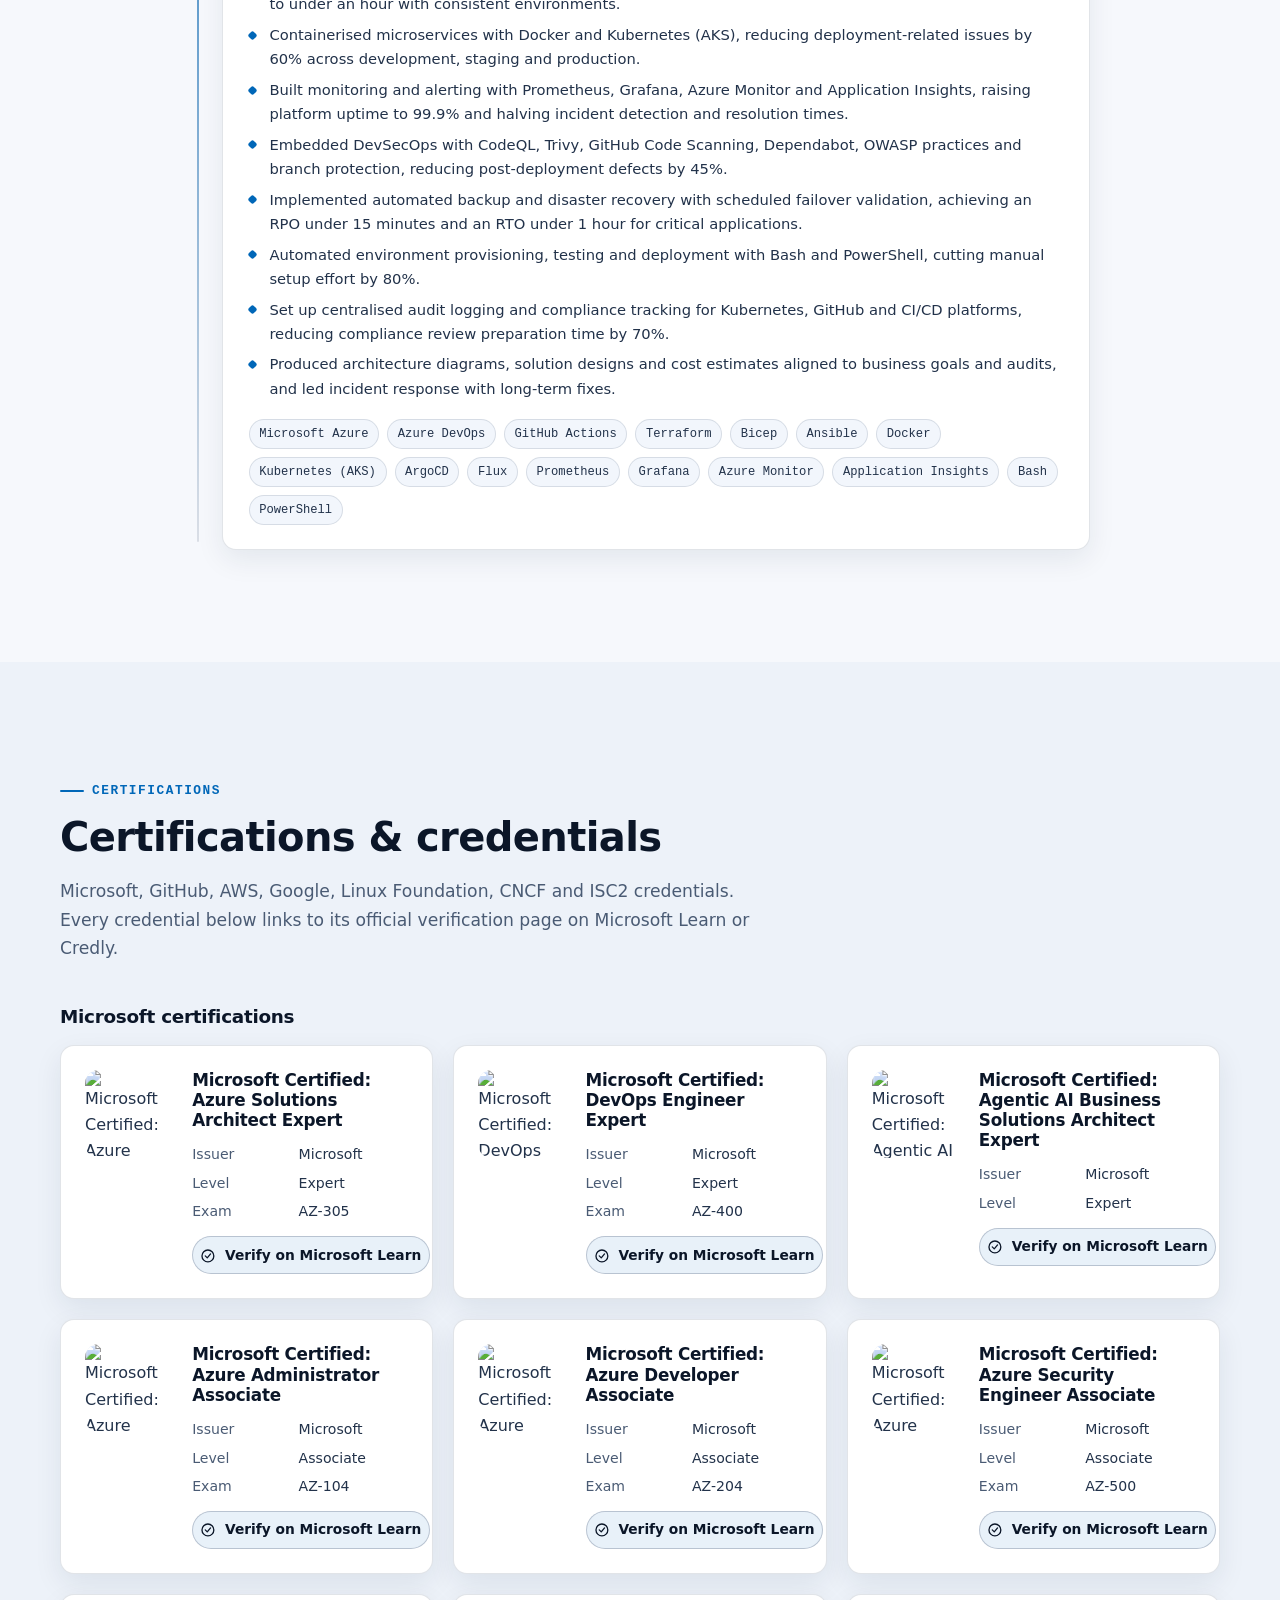
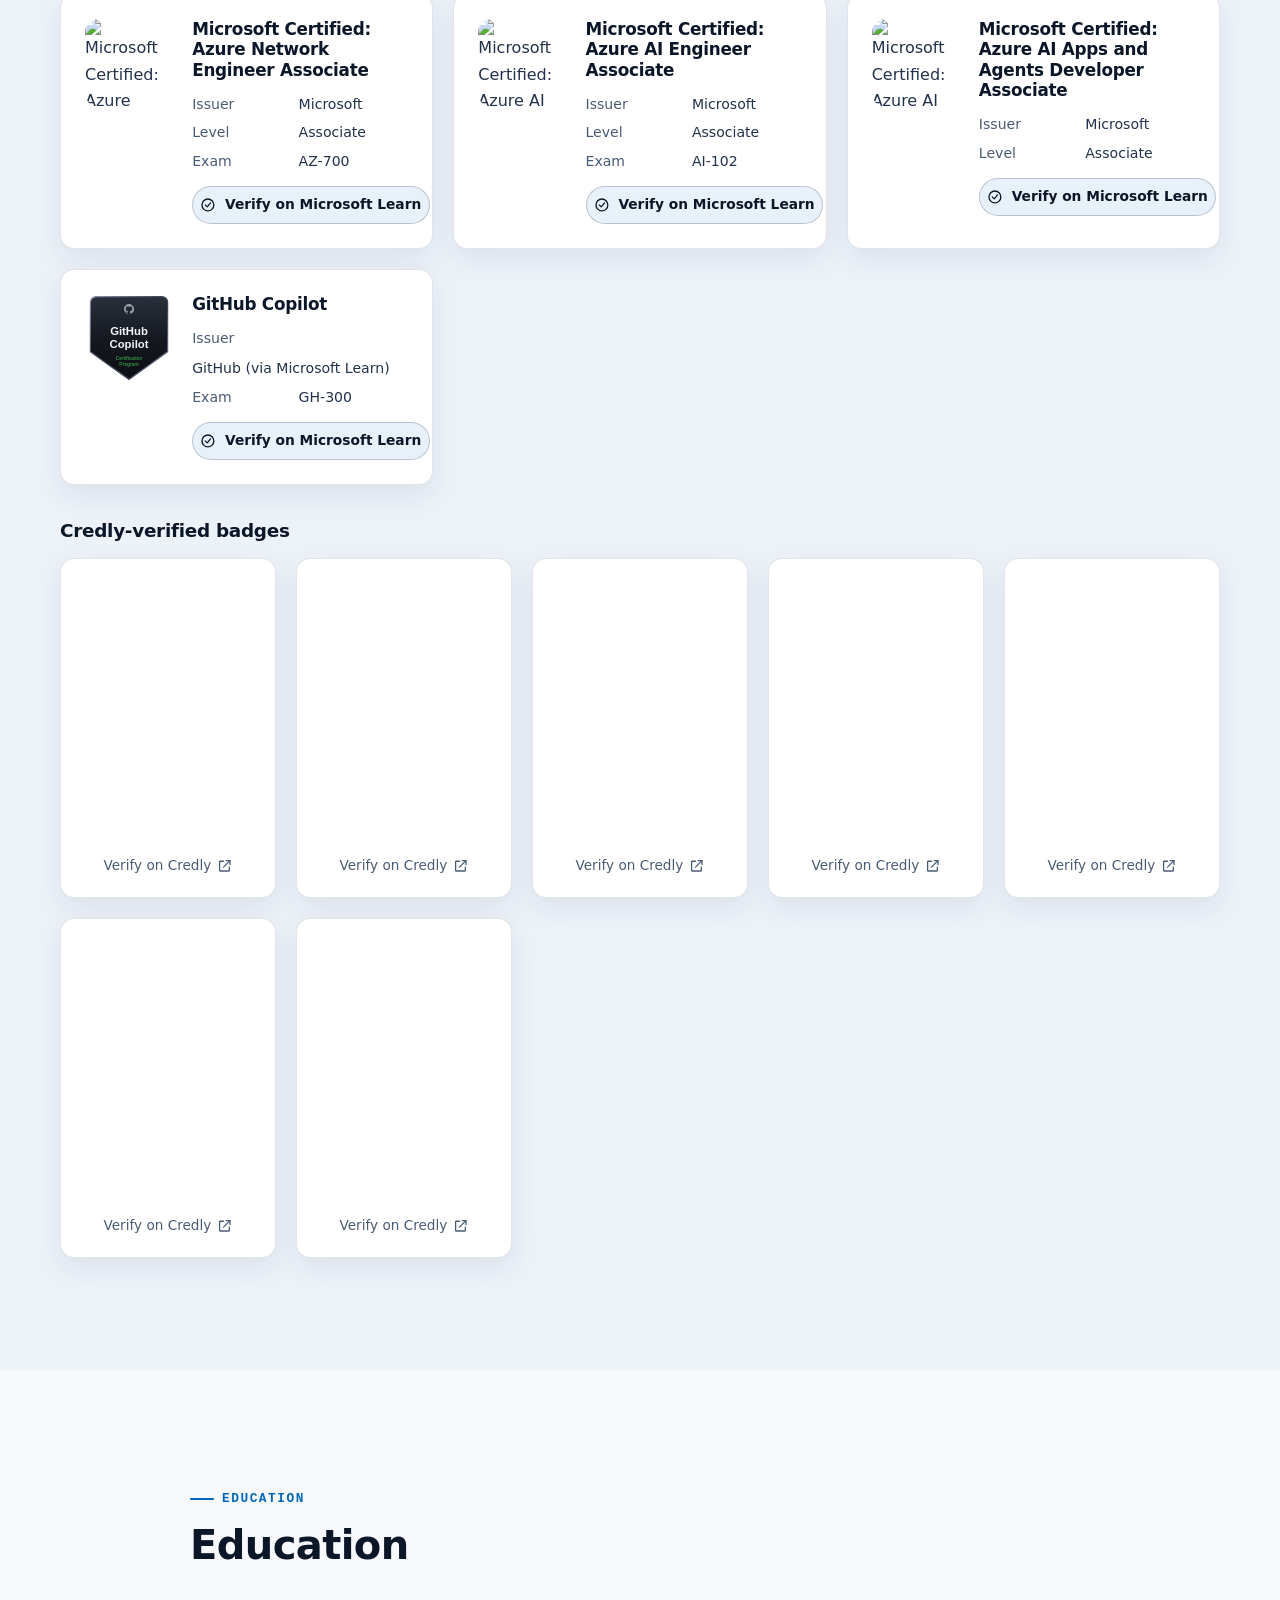
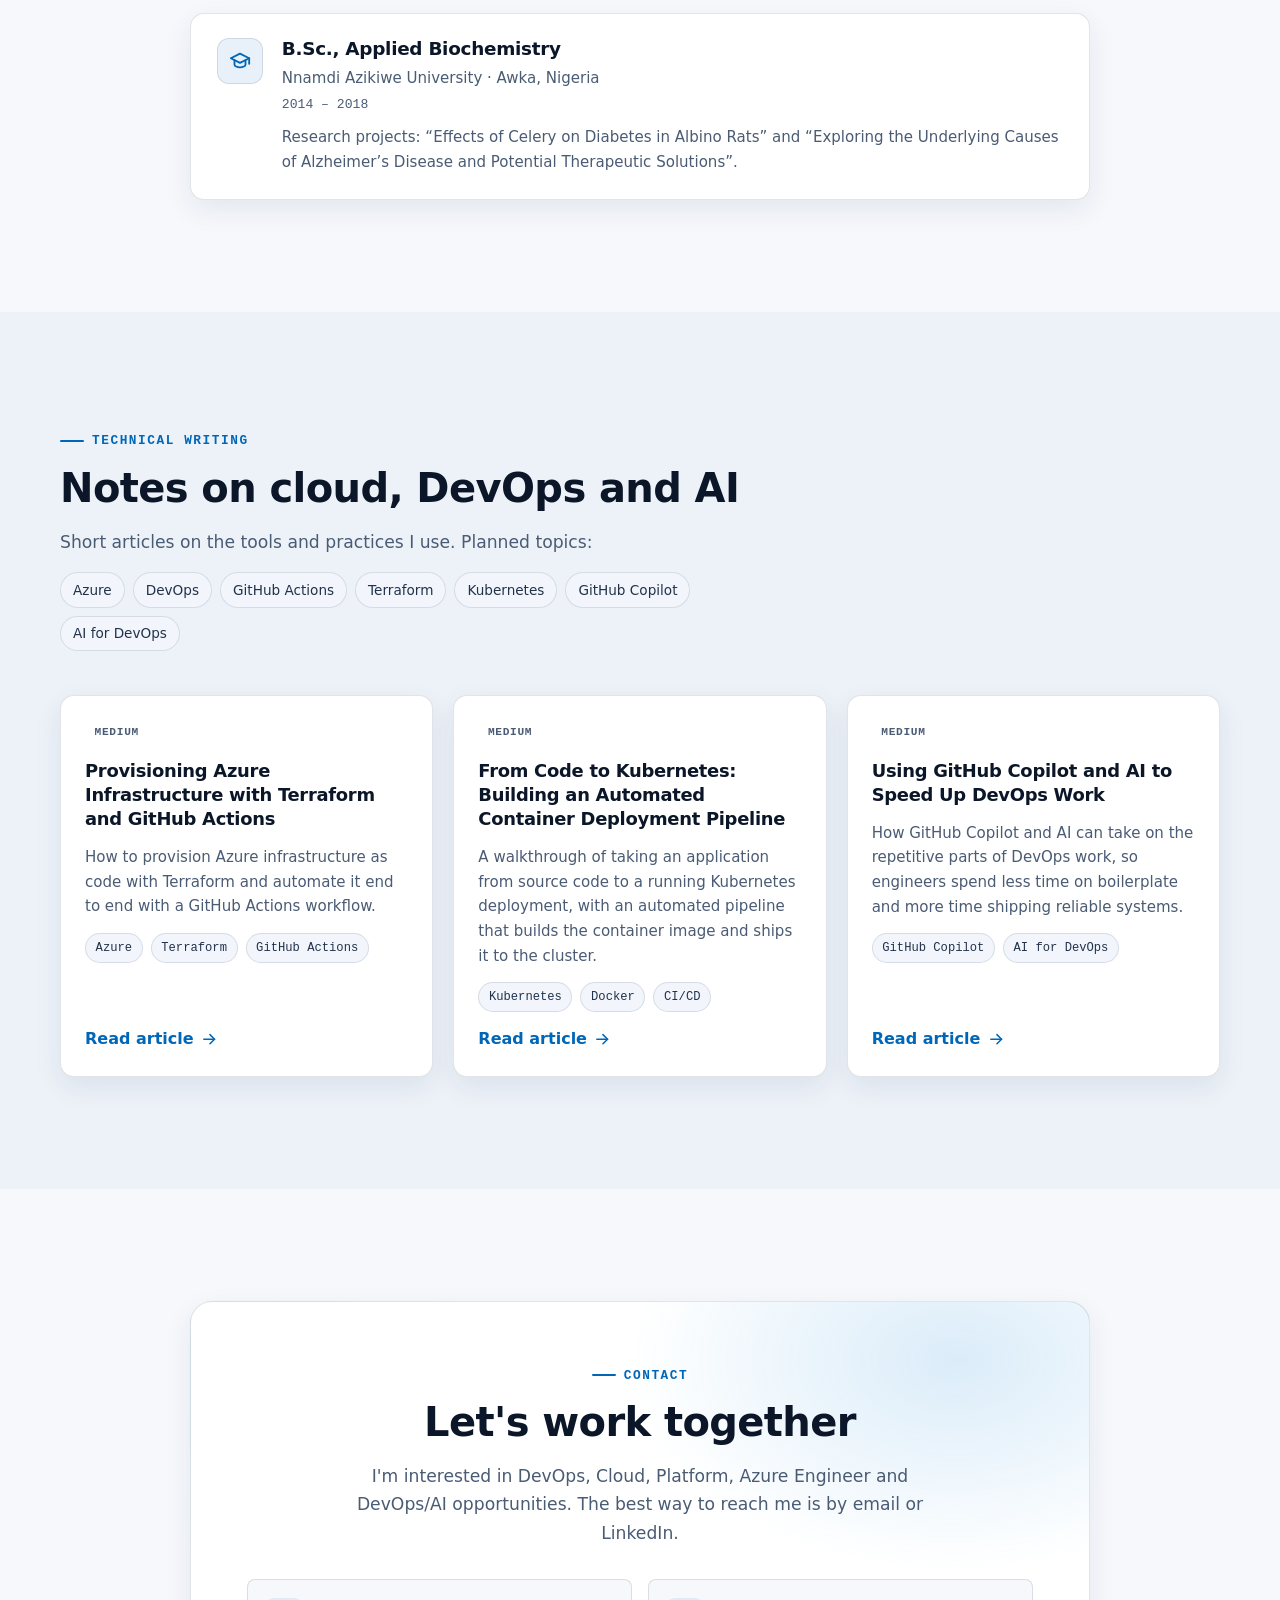
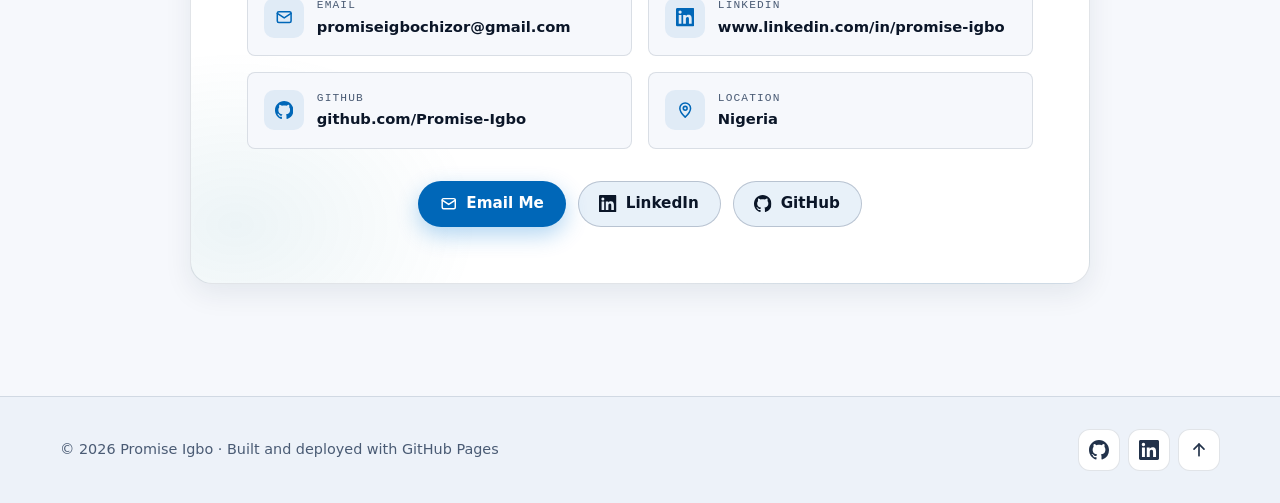
==== commit bd69299c: "Projects: real highlights and repo link for DevSecOps Pipeline" ====
--- a/index.html
+++ b/index.html
@@ -423,13 +423,14 @@
               </dl>
               <h4 class="mini-title">Key technical highlights</h4>
               <ul class="highlights">
-                <li><span class="ph">[ADD HIGHLIGHT — e.g. CodeQL code scanning on pull requests]</span></li>
-                <li><span class="ph">[ADD HIGHLIGHT — e.g. Dependabot alerts and version updates]</span></li>
-                <li><span class="ph">[ADD HIGHLIGHT — e.g. secret scanning with push protection]</span></li>
+                <li>CodeQL code scanning (security-extended queries, languages auto-detected) on every pull request, on main and weekly, with results in GitHub code scanning.</li>
+                <li>Dependabot version updates on a weekly schedule, with optional auto-merge for low-risk patch and minor updates, plus dependency review and Trivy filesystem scans that block high-severity issues.</li>
+                <li>Secret detection with Gitleaks (redacted output) on every pull request and push, plus a weekly full-history scan; any secret blocks the merge and follows an incident-response runbook.</li>
+                <li>Infrastructure-as-code and pipeline checks (Checkov, TFLint, Trivy, actionlint, zizmor, SHA-pinned actions), severity-based gates, an expiring exception register and a weekly security report.</li>
               </ul>
               <ul class="tag-list tag-list-sm" aria-label="Technologies used"><li>GitHub Advanced Security</li><li>CodeQL</li><li>Dependabot</li><li>Secret Scanning</li></ul>
               <div class="project-actions">
-                <a class="btn btn-sm btn-secondary" href="#" data-placeholder="[ADD PROJECT LINK]"><svg class="icon" aria-hidden="true"><use href="#i-github"></use></svg> Repository</a>
+                <a class="btn btn-sm btn-secondary" href="https://github.com/Projects-by-Promise/DevSecOps" target="_blank" rel="noopener"><svg class="icon" aria-hidden="true"><use href="#i-github"></use></svg> Repository</a>
                 <a class="btn btn-sm btn-ghost" href="#" data-placeholder="[ADD PROJECT LINK]"><svg class="icon" aria-hidden="true"><use href="#i-external"></use></svg> Live Demo</a>
               </div>
             </div>
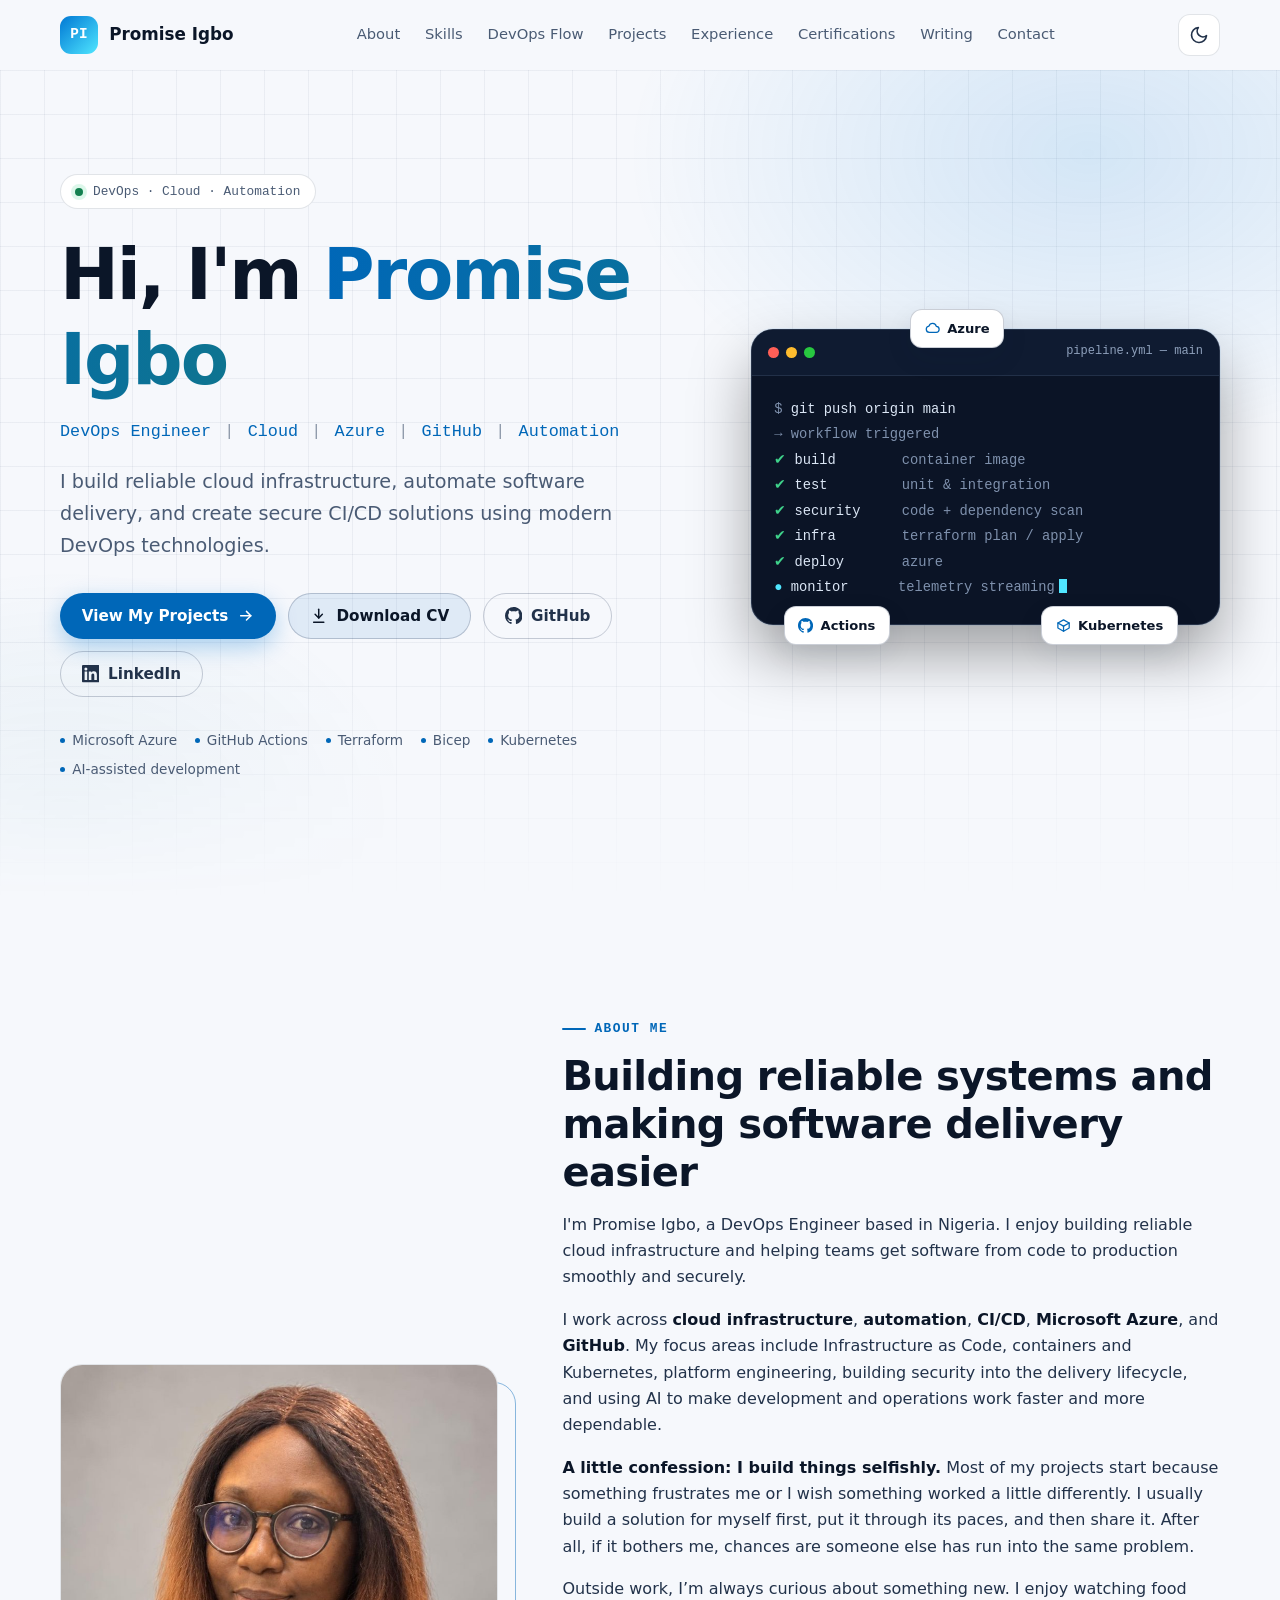
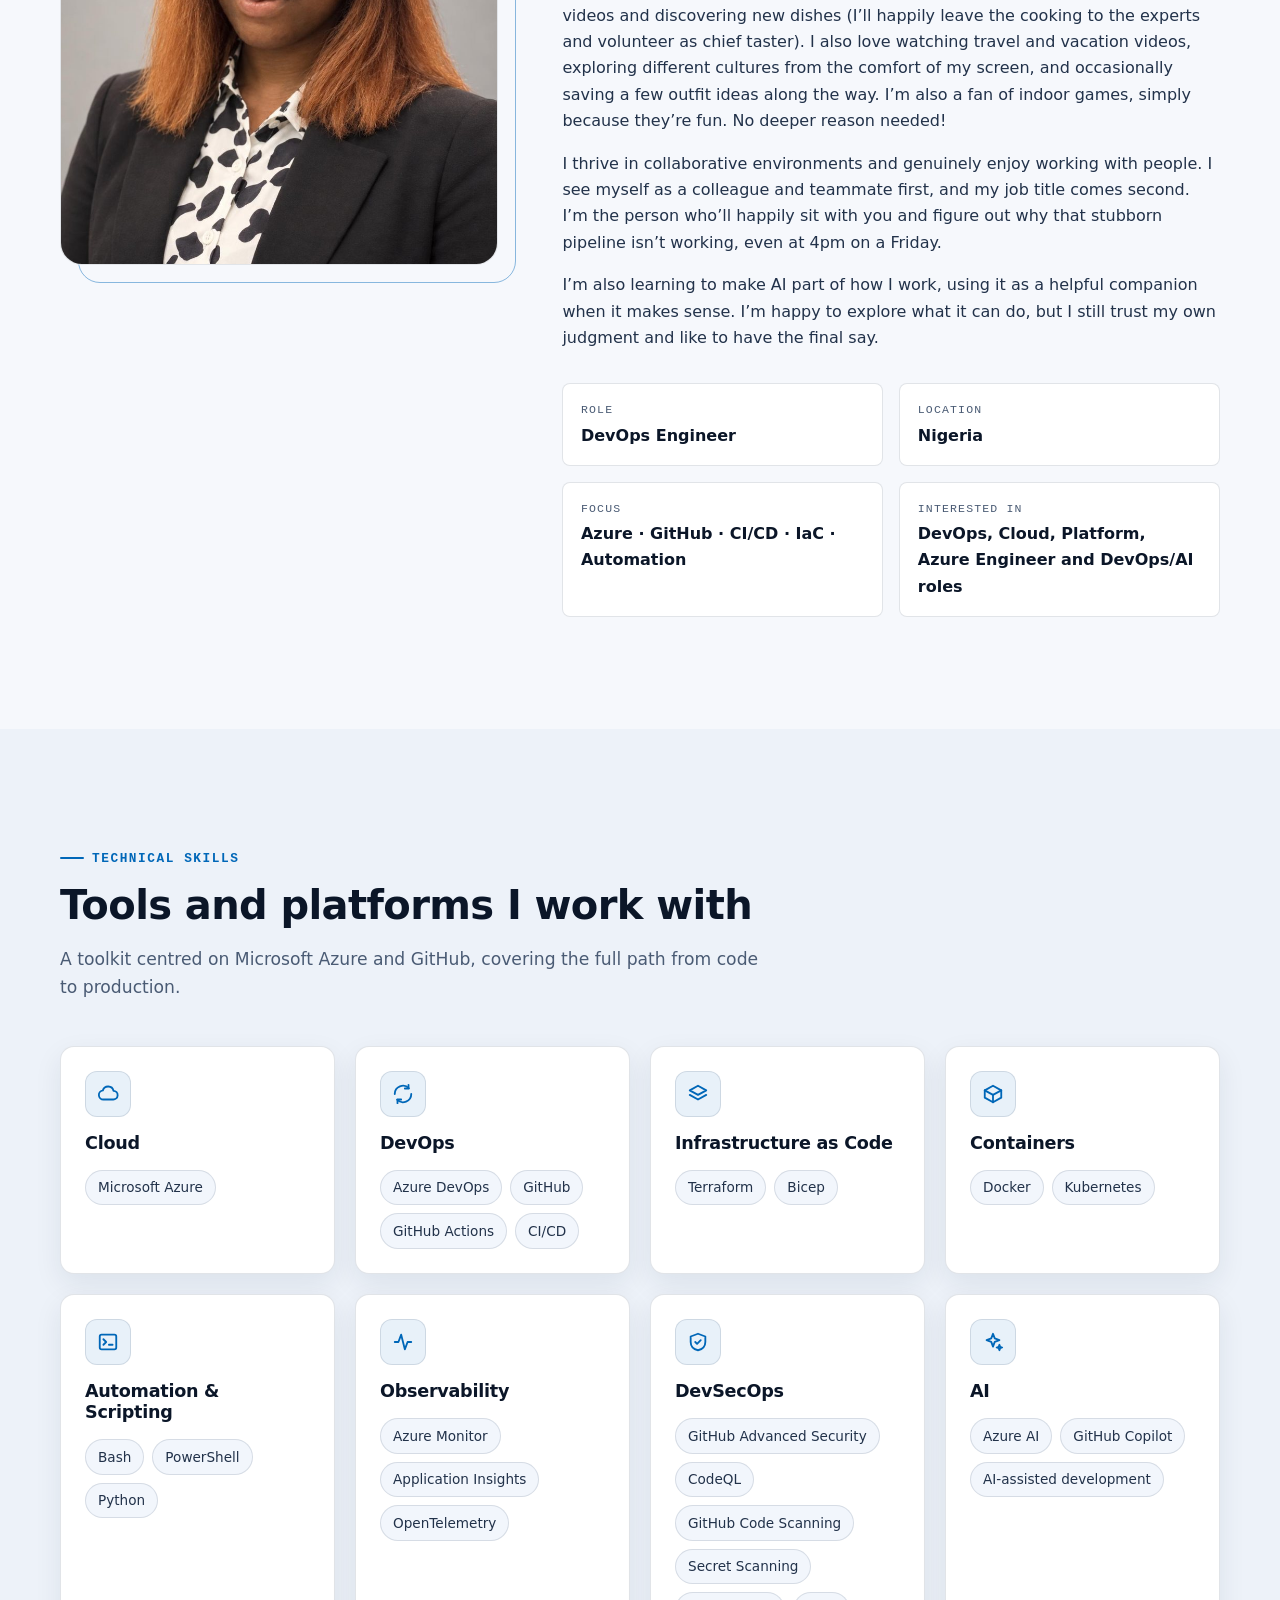
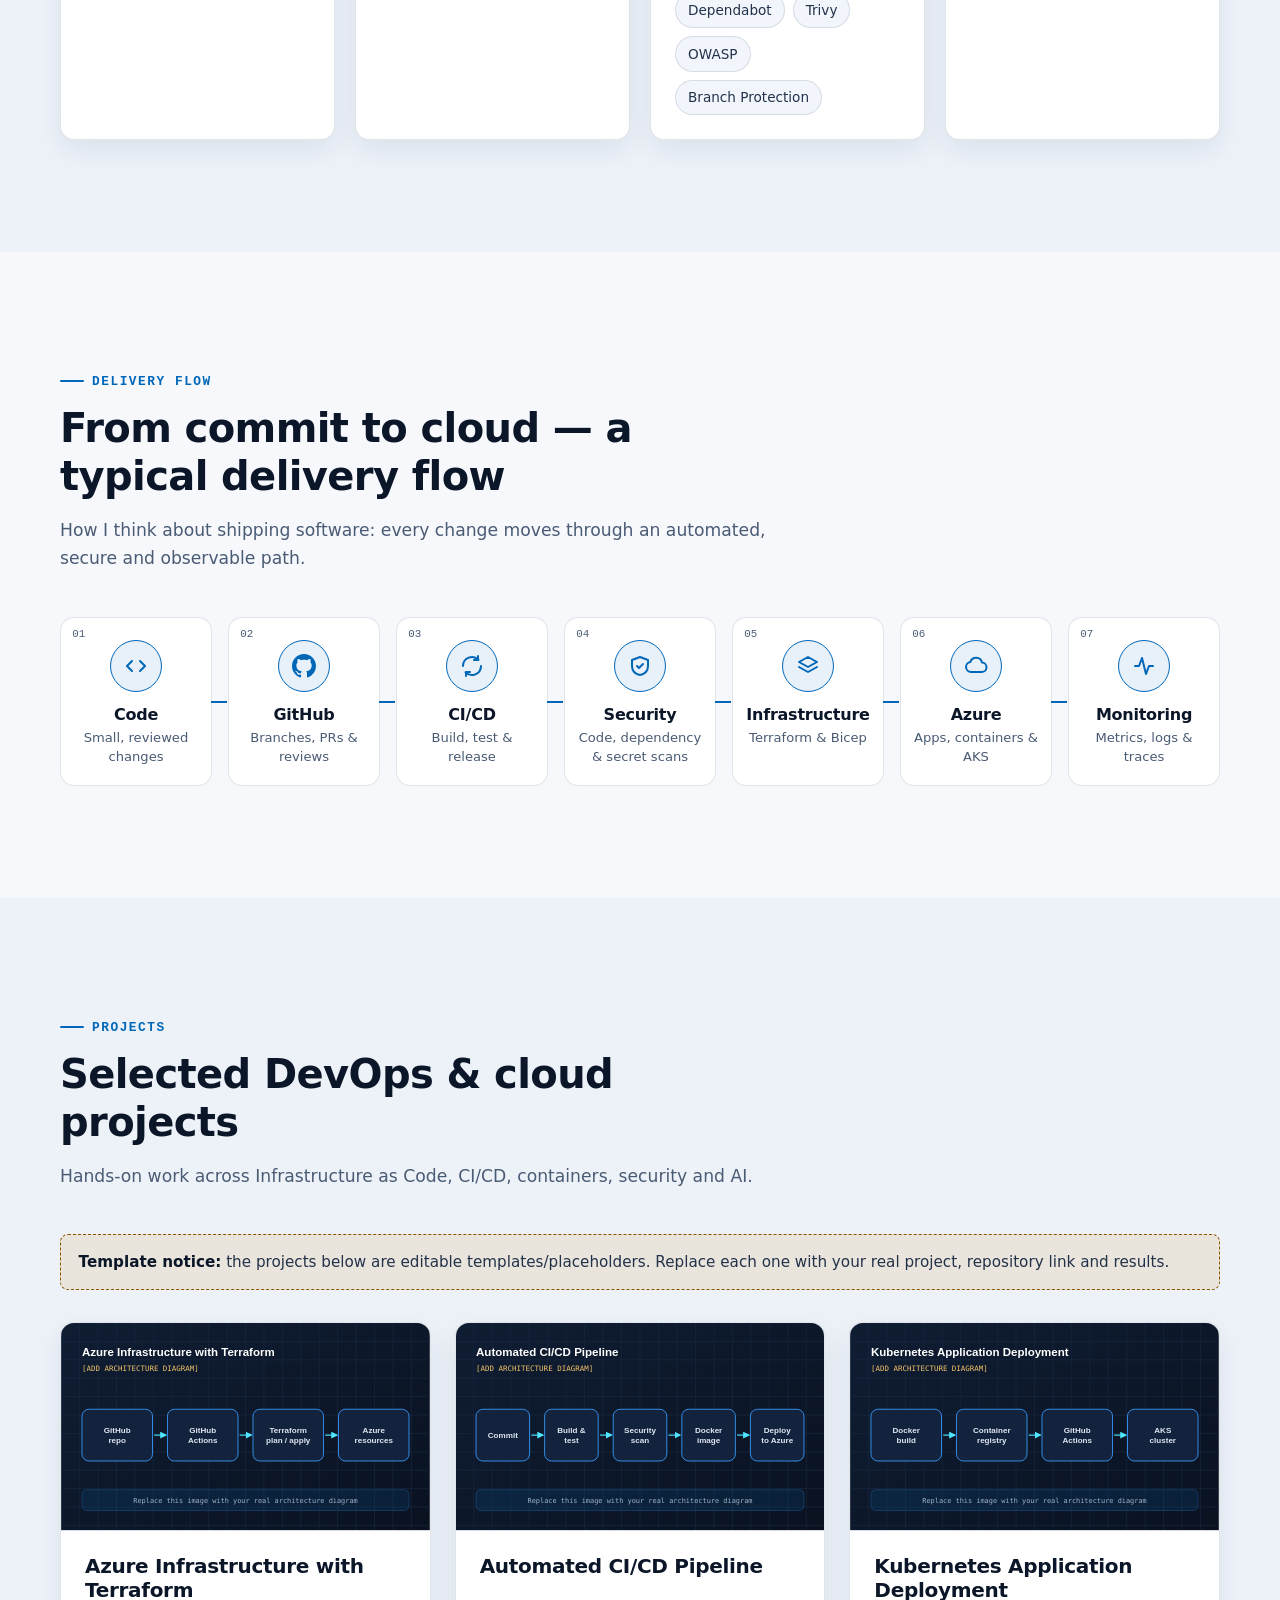
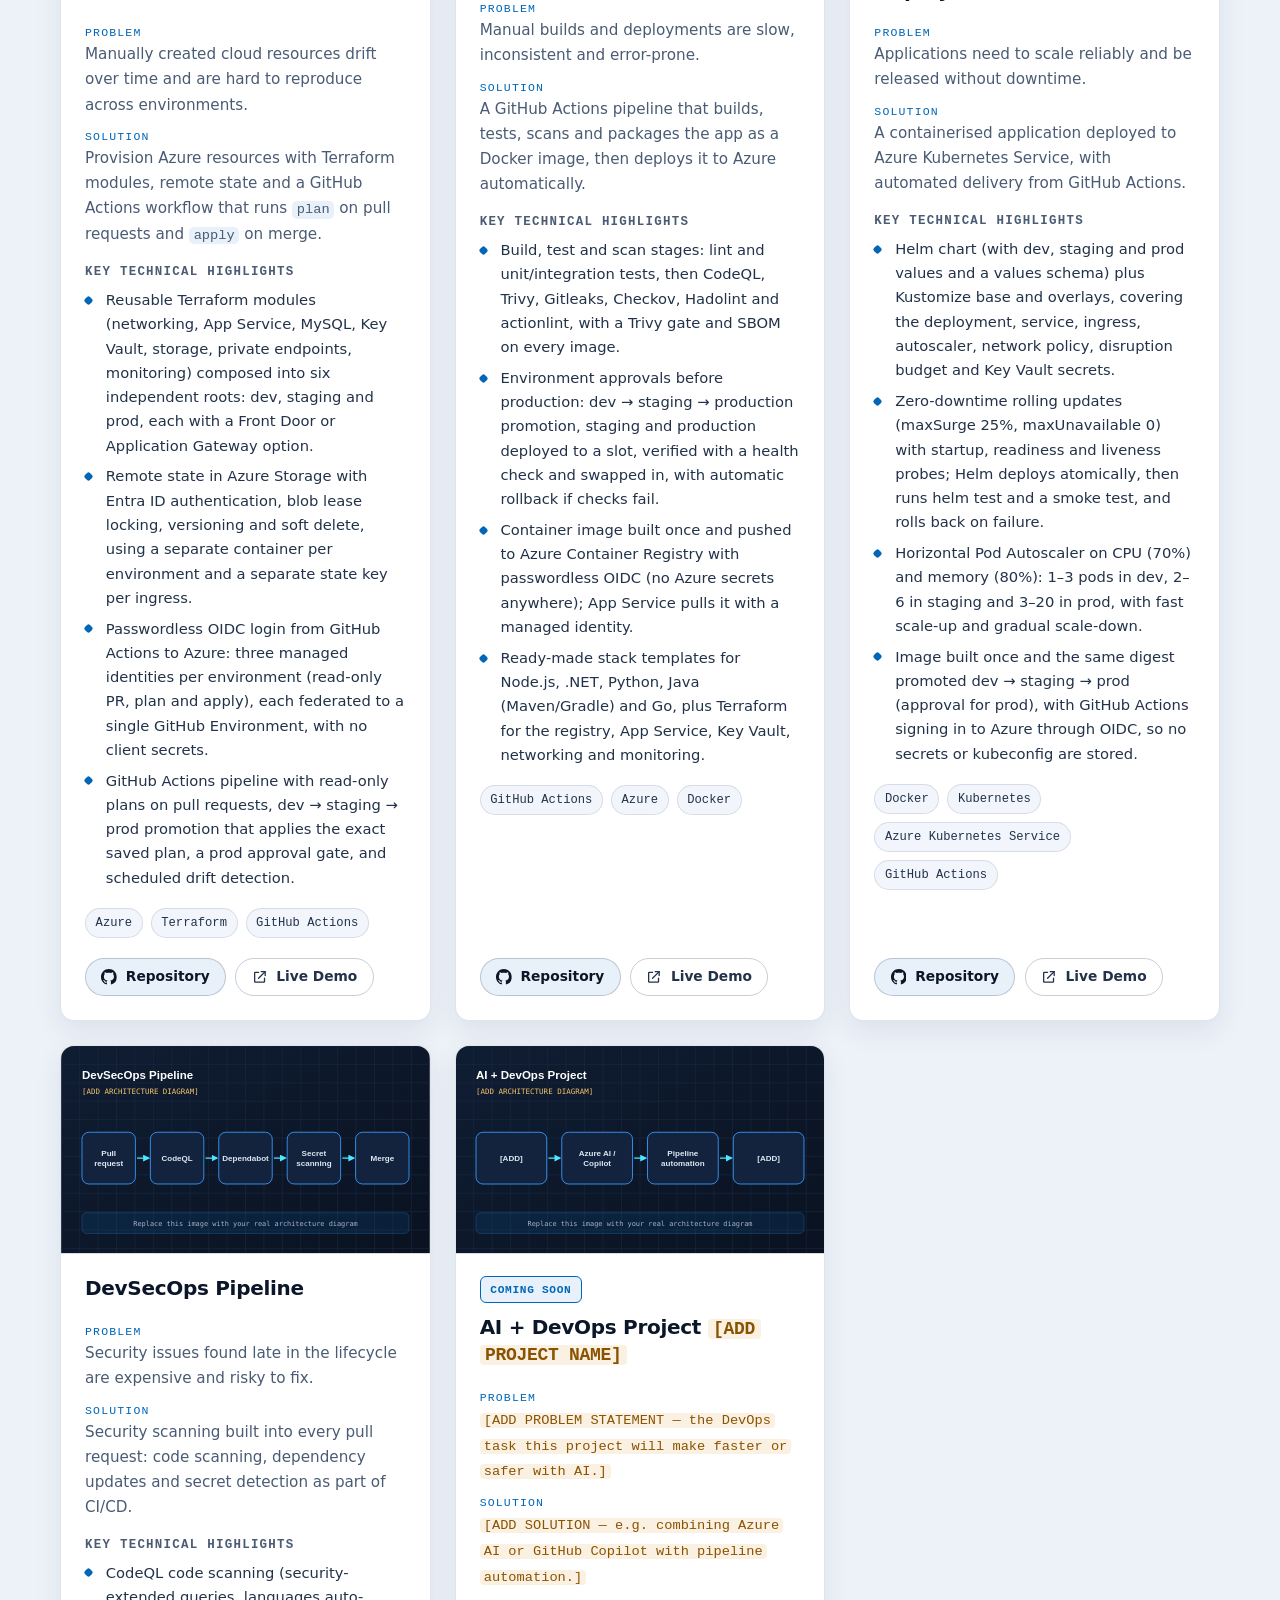
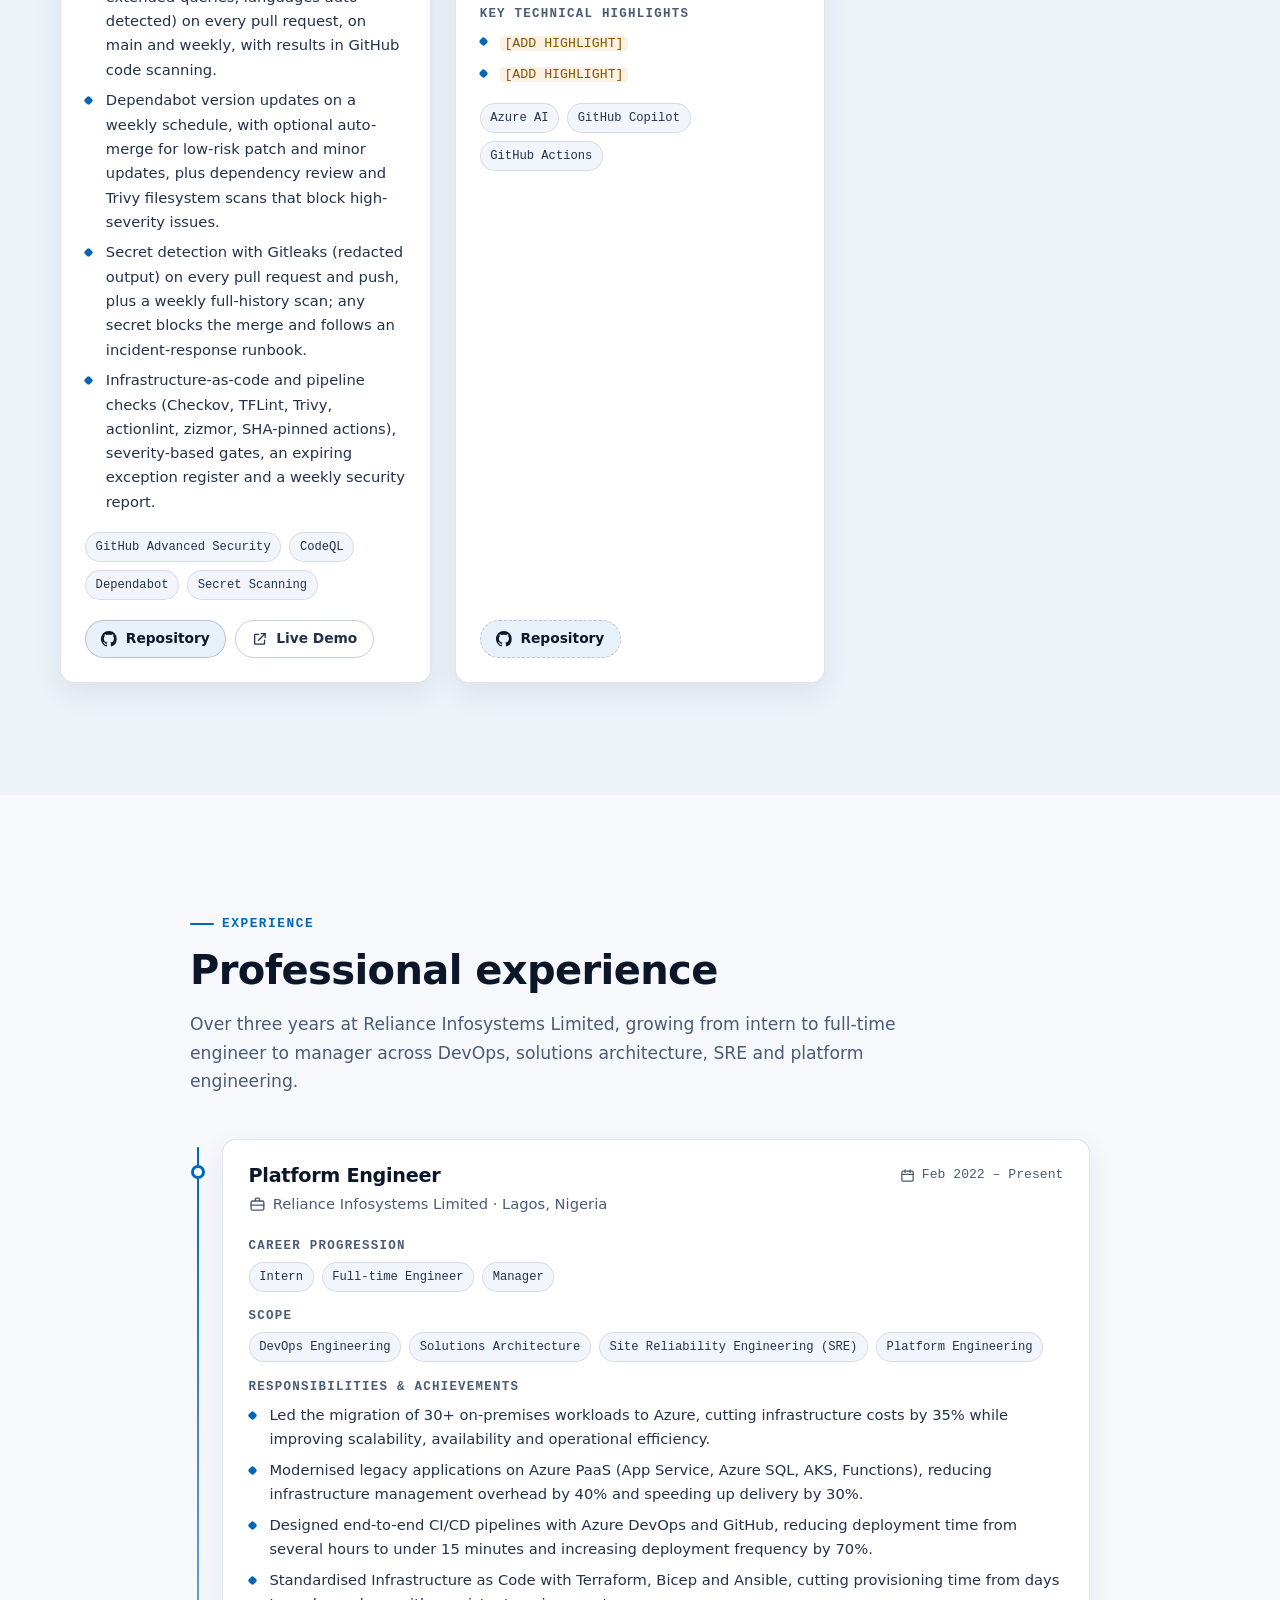
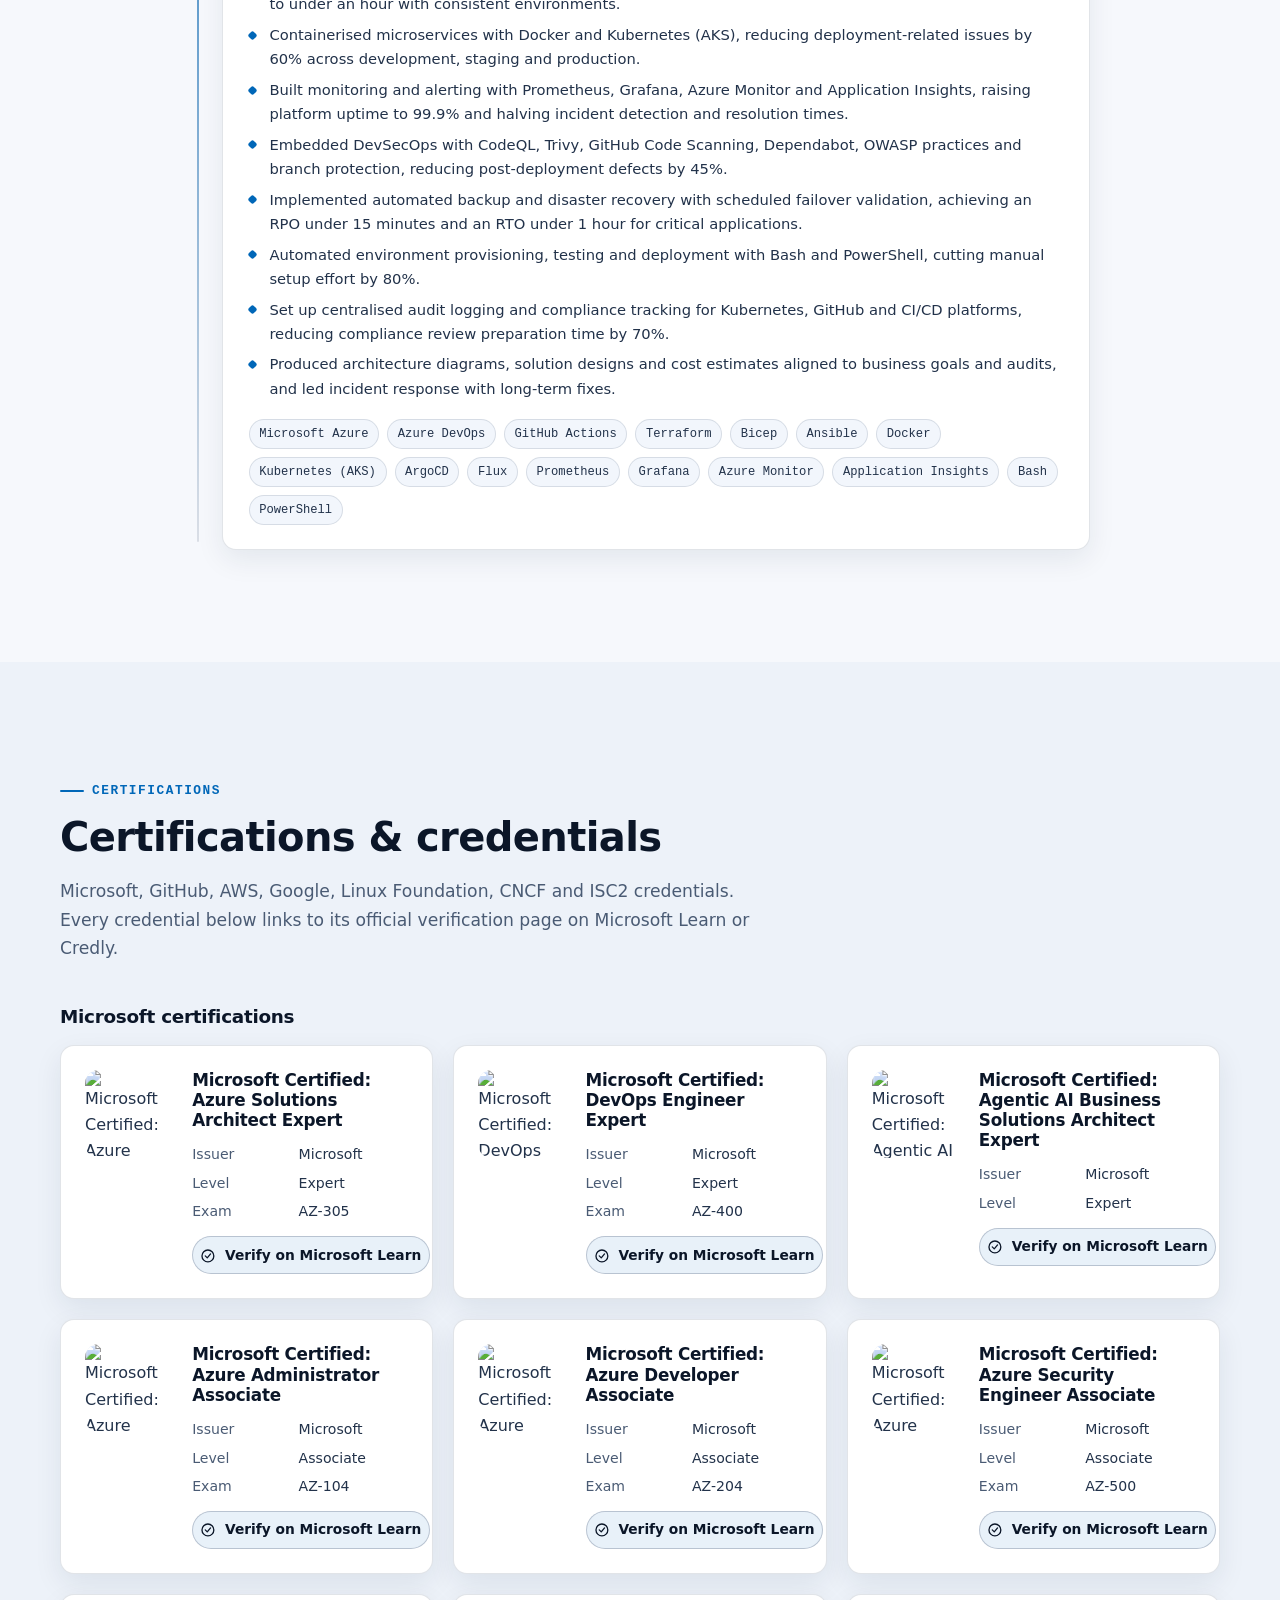
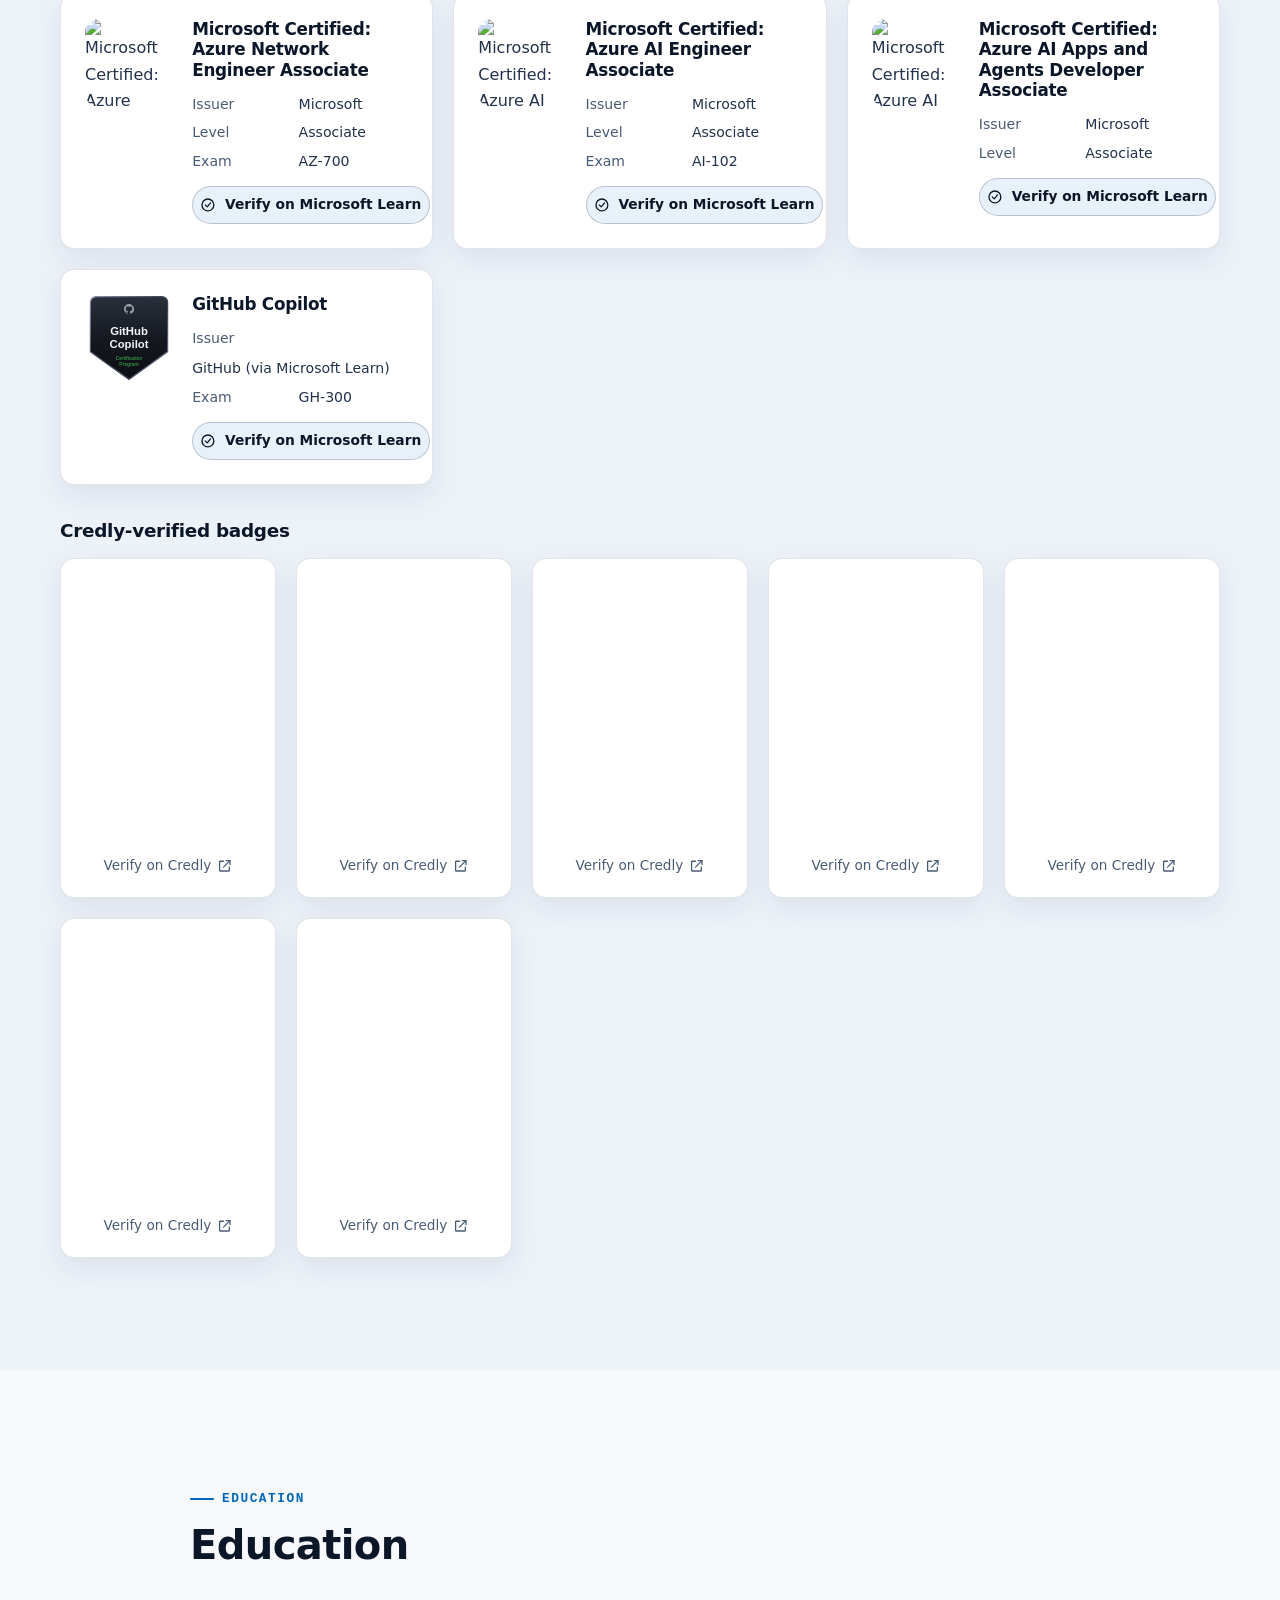
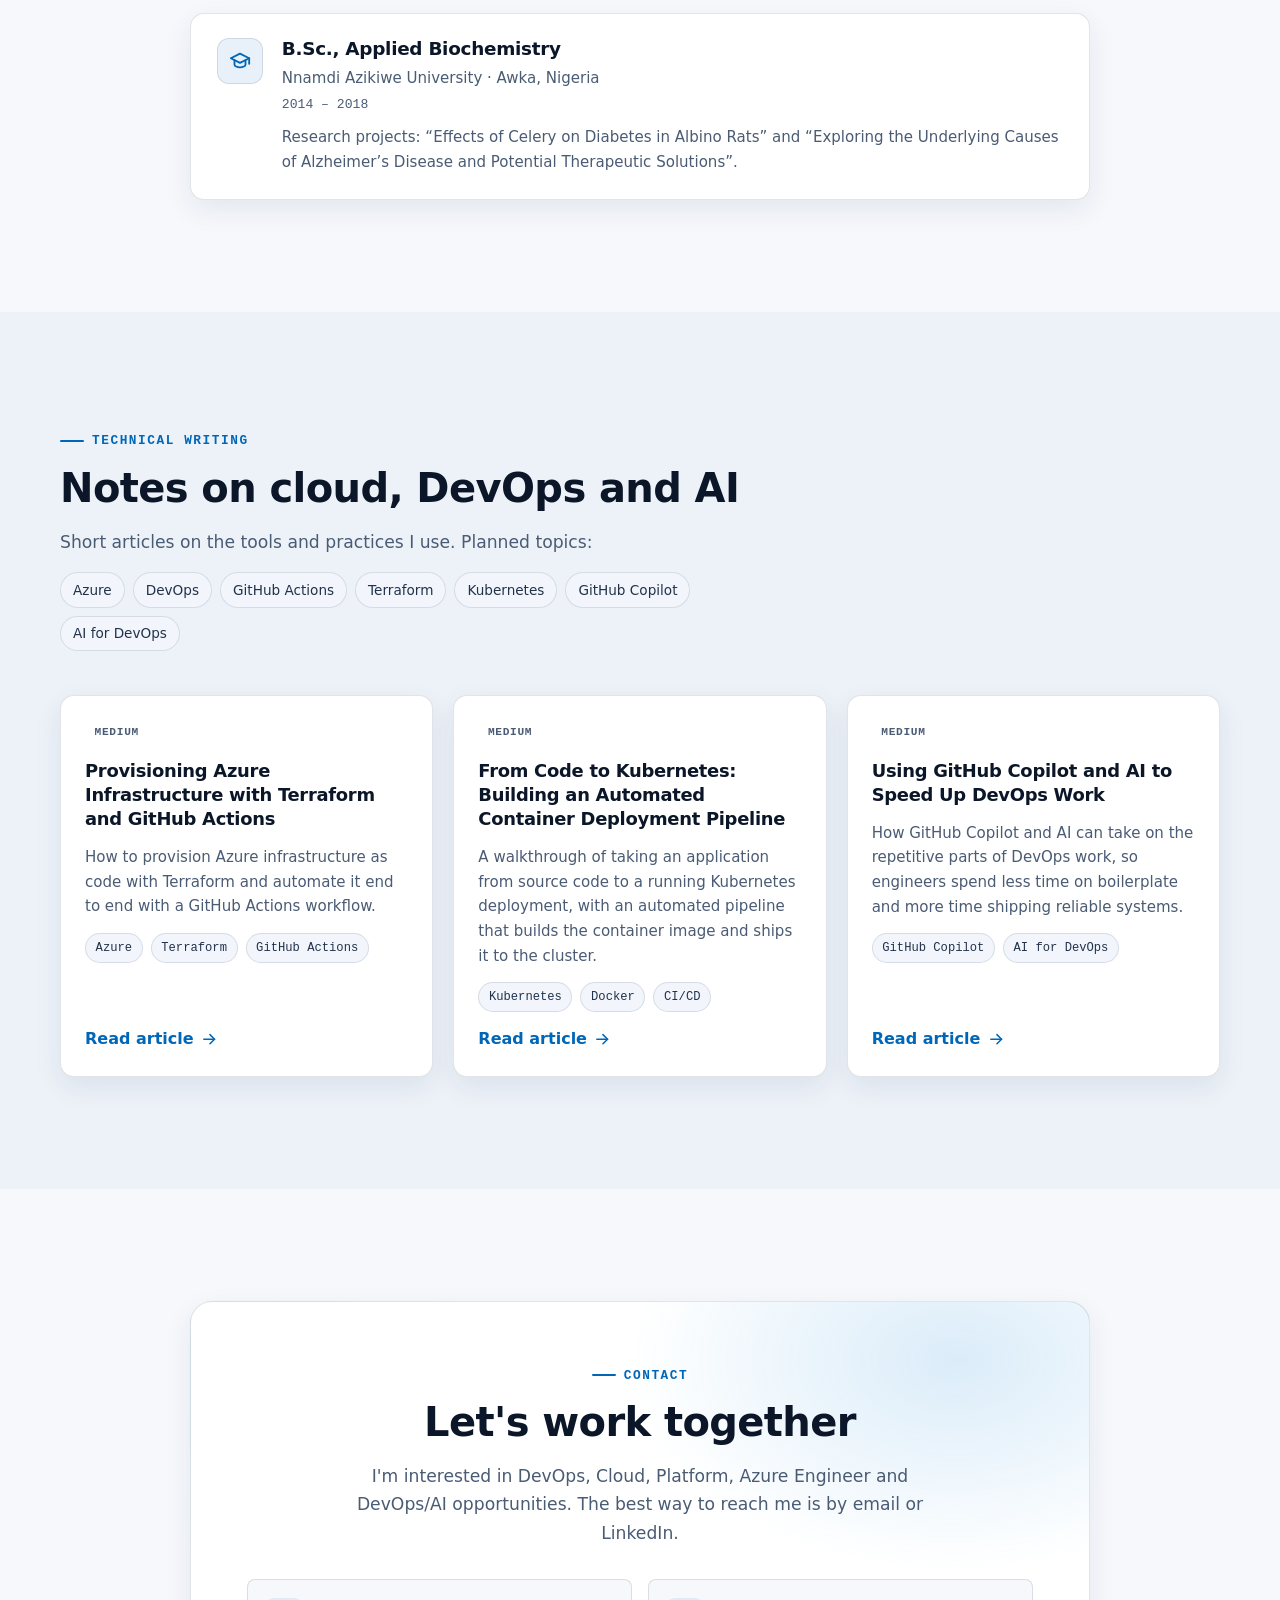
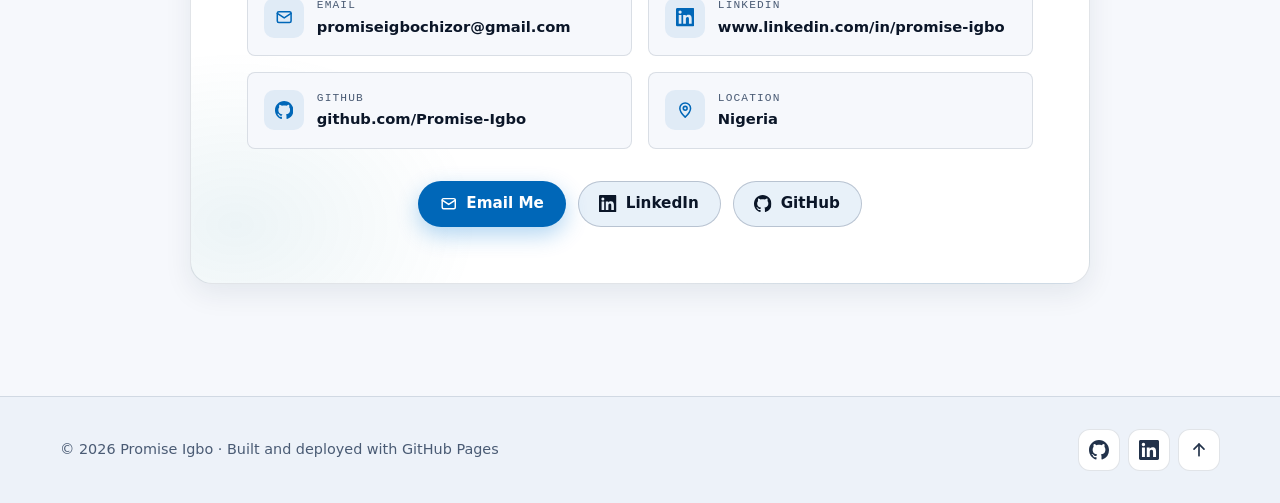
==== commit e4a92876: "Projects: link DevSecOps Live Demo button to demo video" ====
--- a/index.html
+++ b/index.html
@@ -431,7 +431,7 @@
               <ul class="tag-list tag-list-sm" aria-label="Technologies used"><li>GitHub Advanced Security</li><li>CodeQL</li><li>Dependabot</li><li>Secret Scanning</li></ul>
               <div class="project-actions">
                 <a class="btn btn-sm btn-secondary" href="https://github.com/Projects-by-Promise/DevSecOps" target="_blank" rel="noopener"><svg class="icon" aria-hidden="true"><use href="#i-github"></use></svg> Repository</a>
-                <a class="btn btn-sm btn-ghost" href="#" data-placeholder="[ADD PROJECT LINK]"><svg class="icon" aria-hidden="true"><use href="#i-external"></use></svg> Live Demo</a>
+                <a class="btn btn-sm btn-ghost" href="https://github.com/Projects-by-Promise/DevSecOps/blob/main/live-demo.mp4" target="_blank" rel="noopener"><svg class="icon" aria-hidden="true"><use href="#i-external"></use></svg> Live Demo</a>
               </div>
             </div>
           </article>
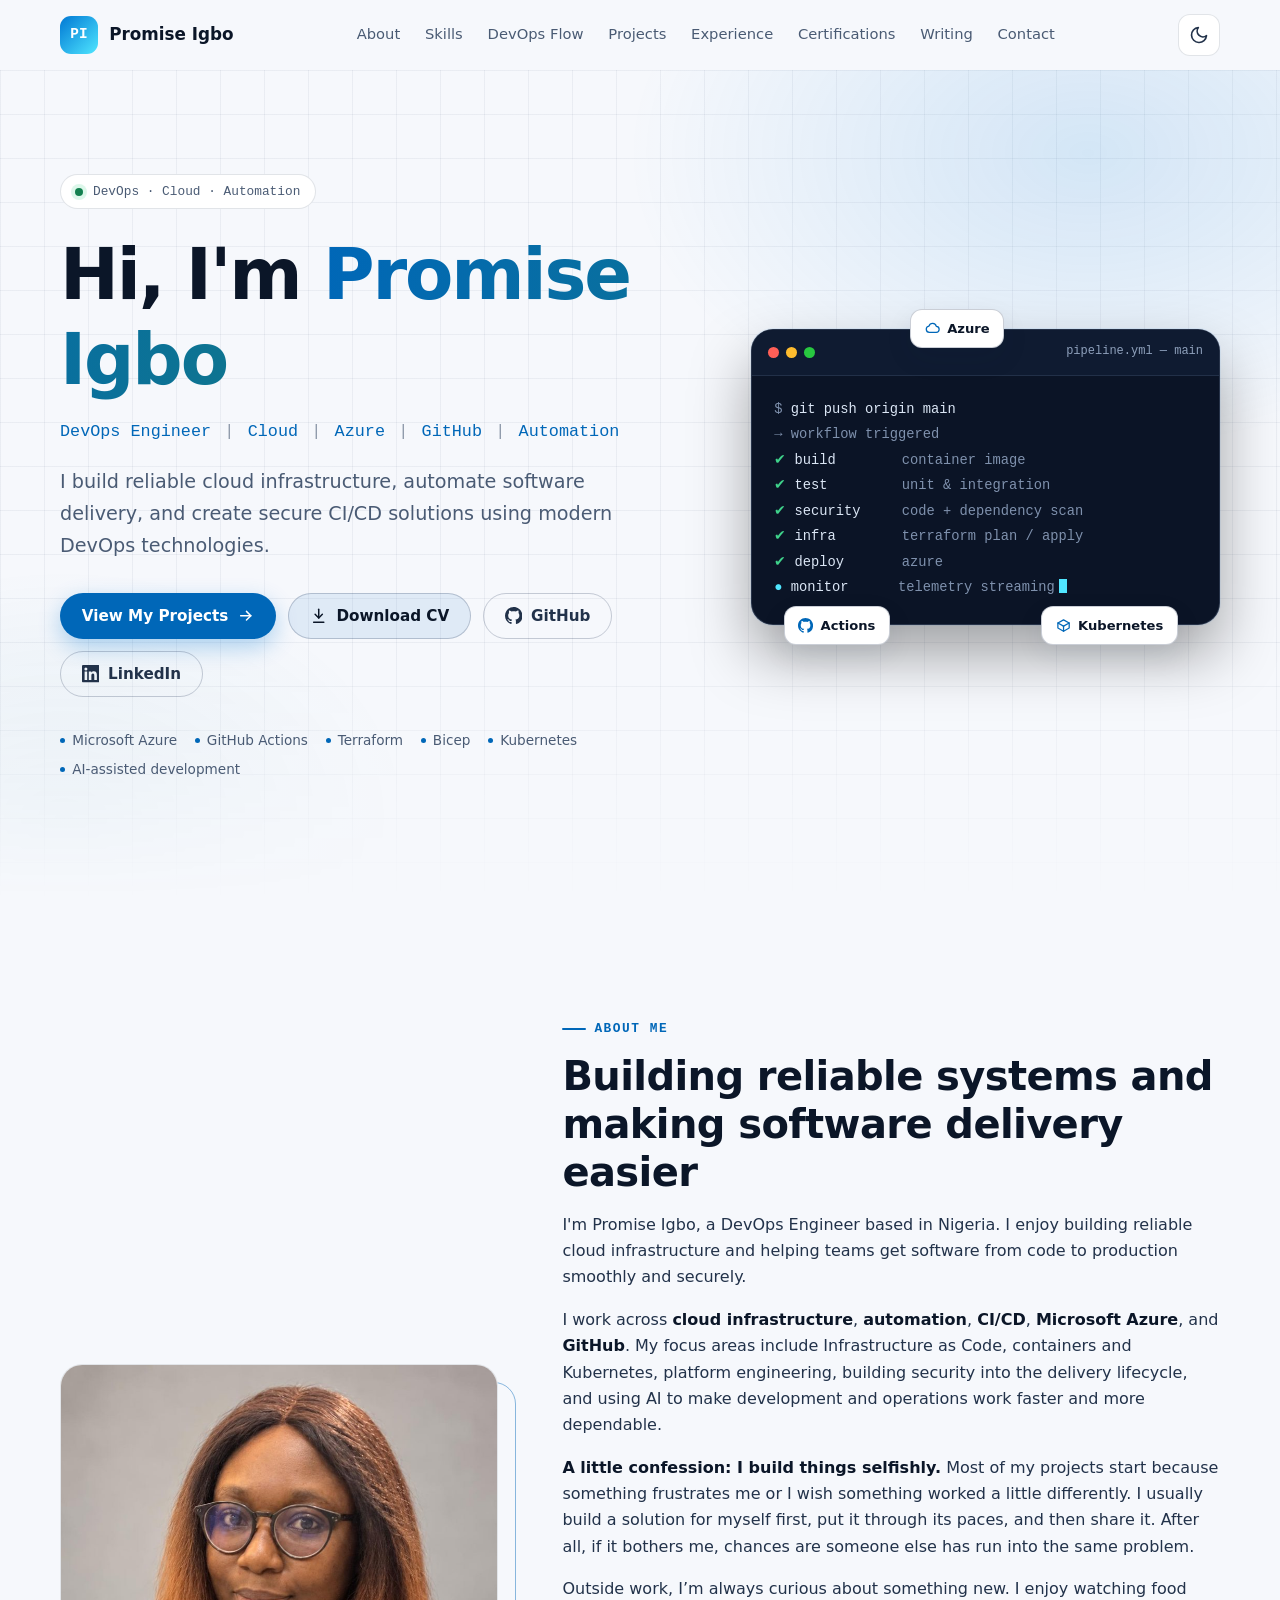
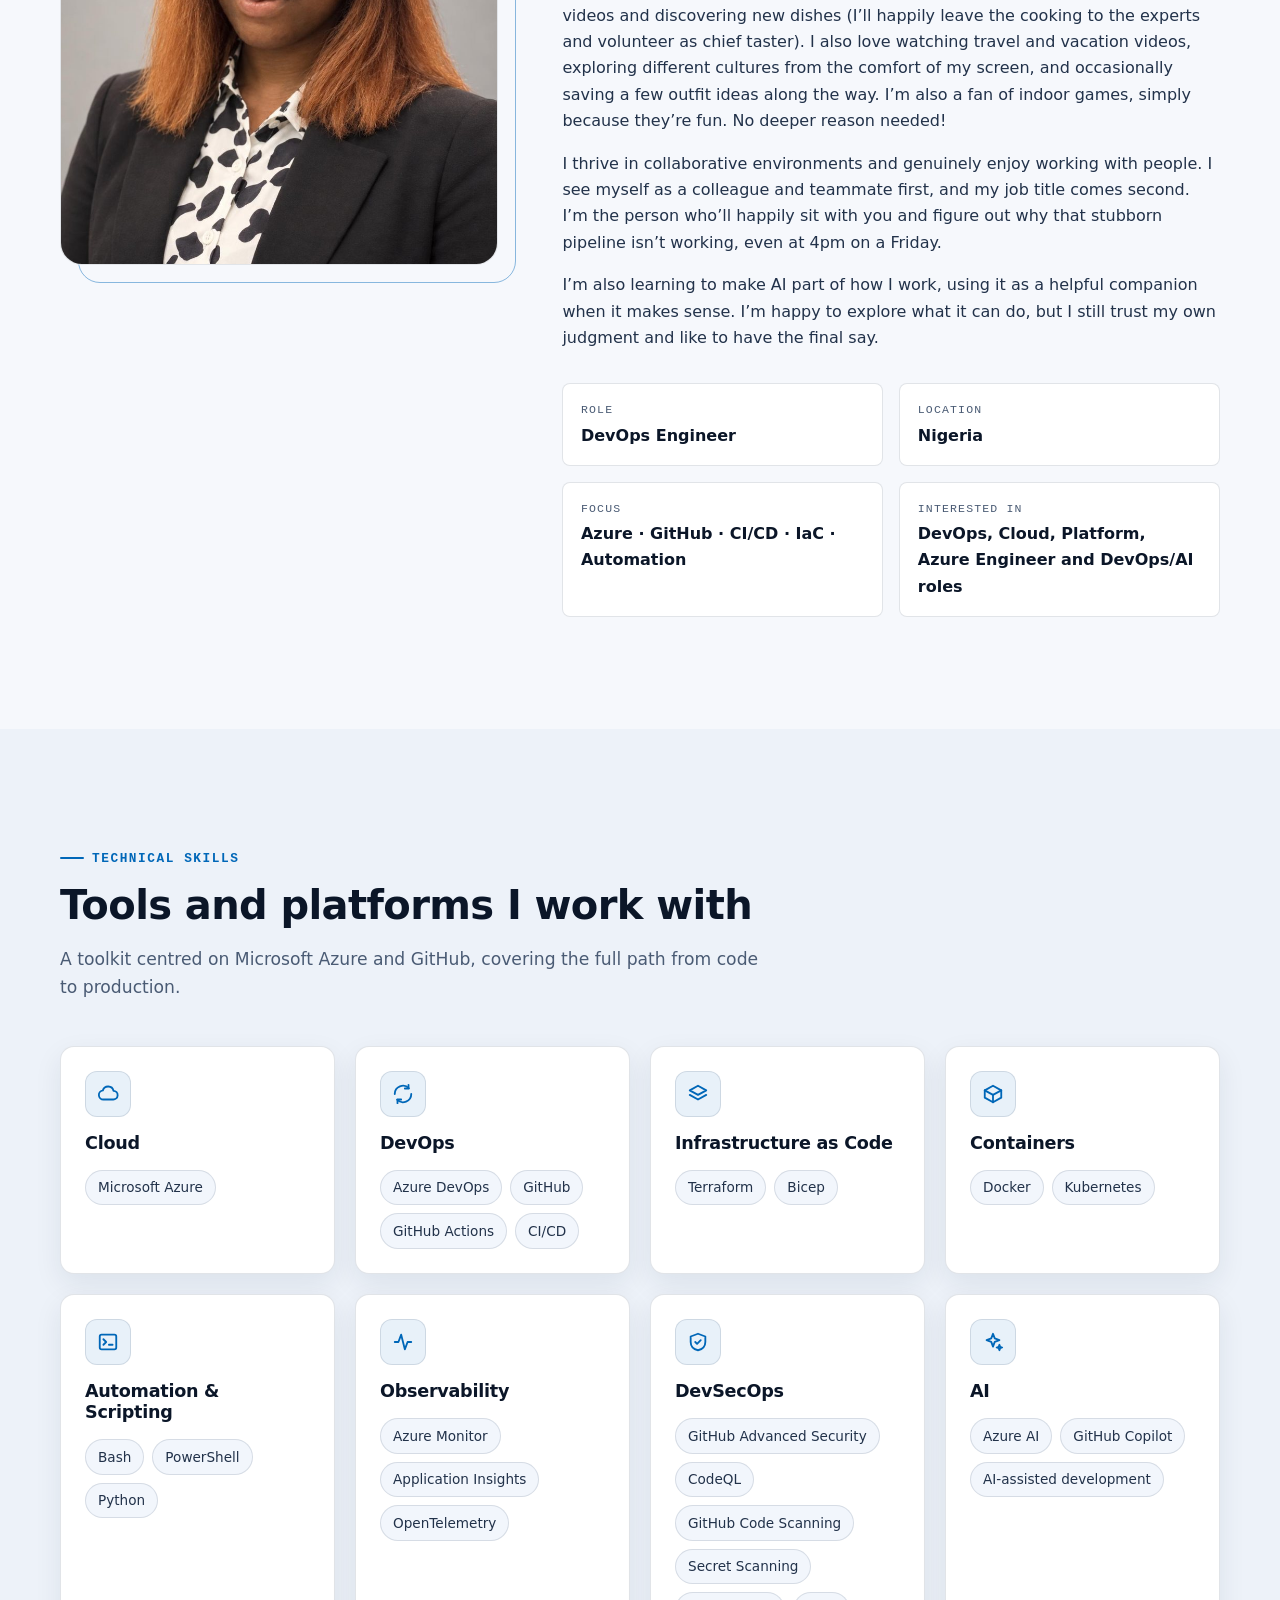
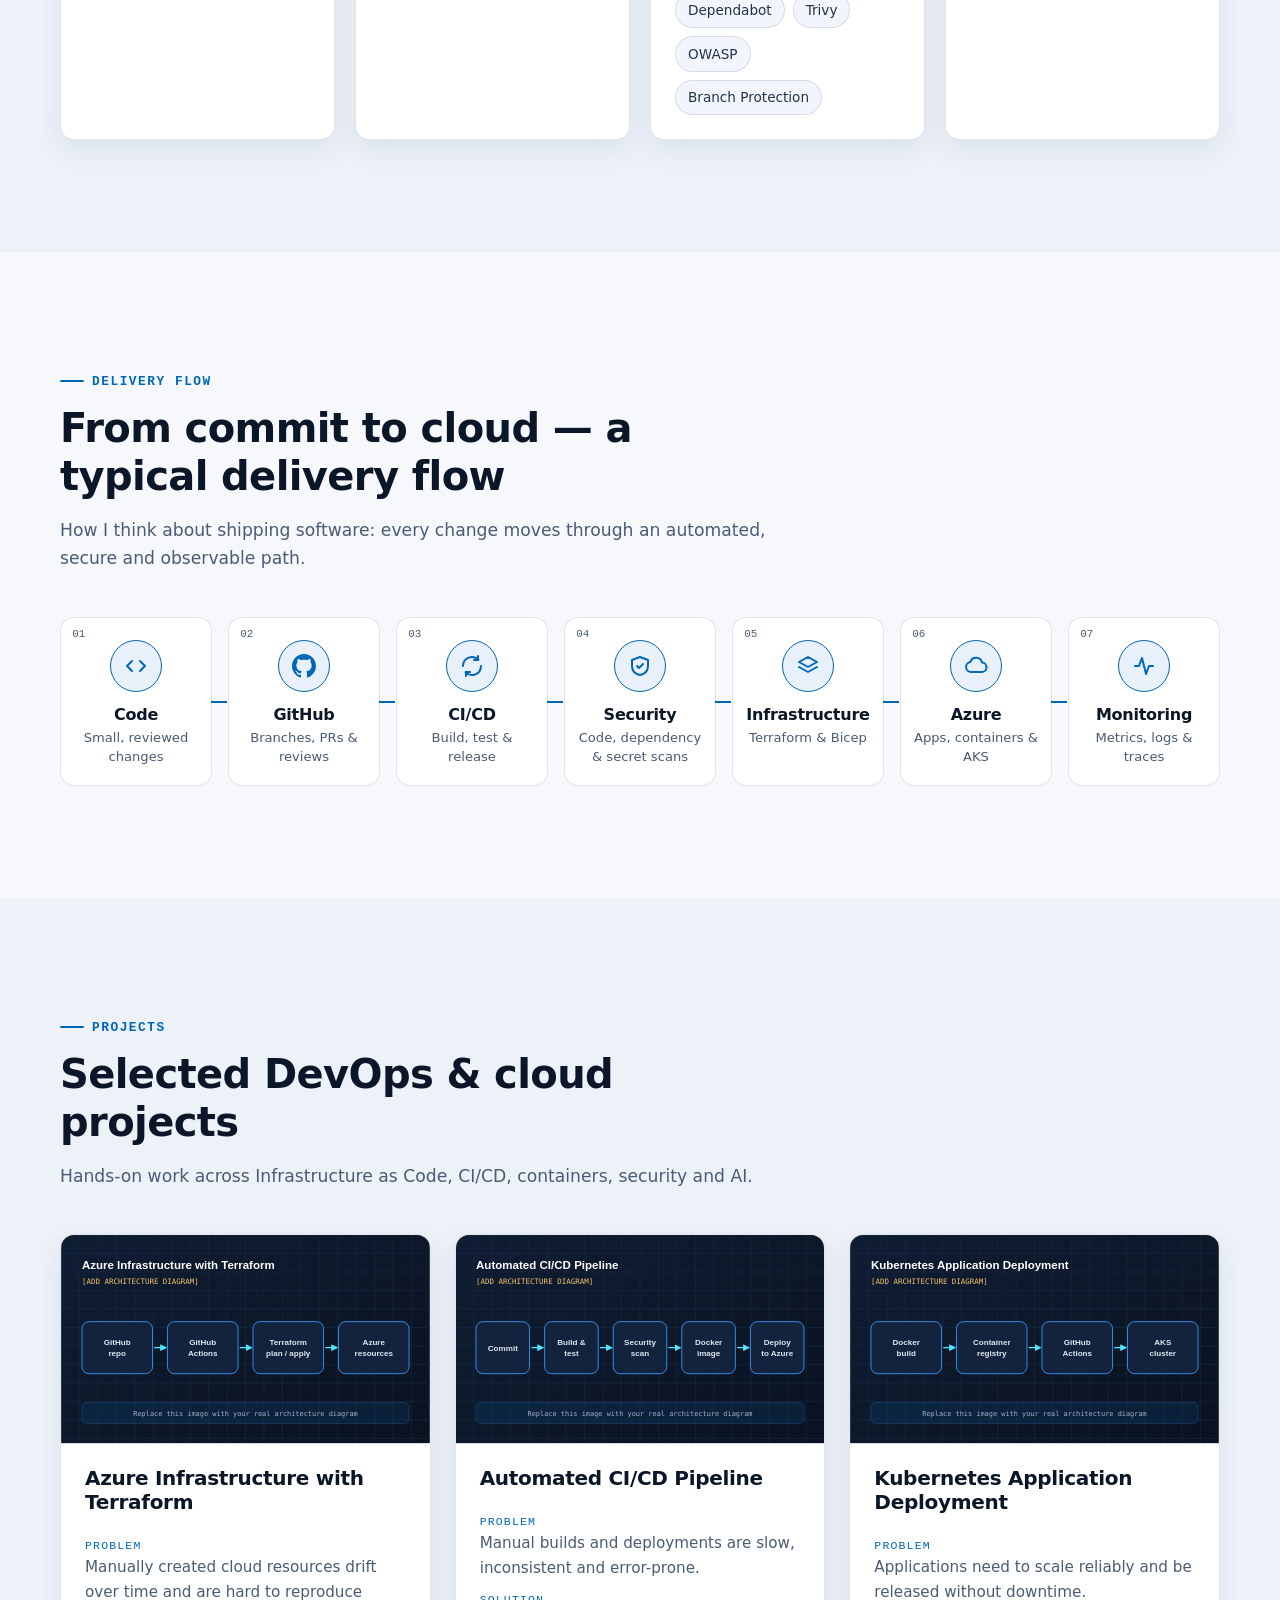
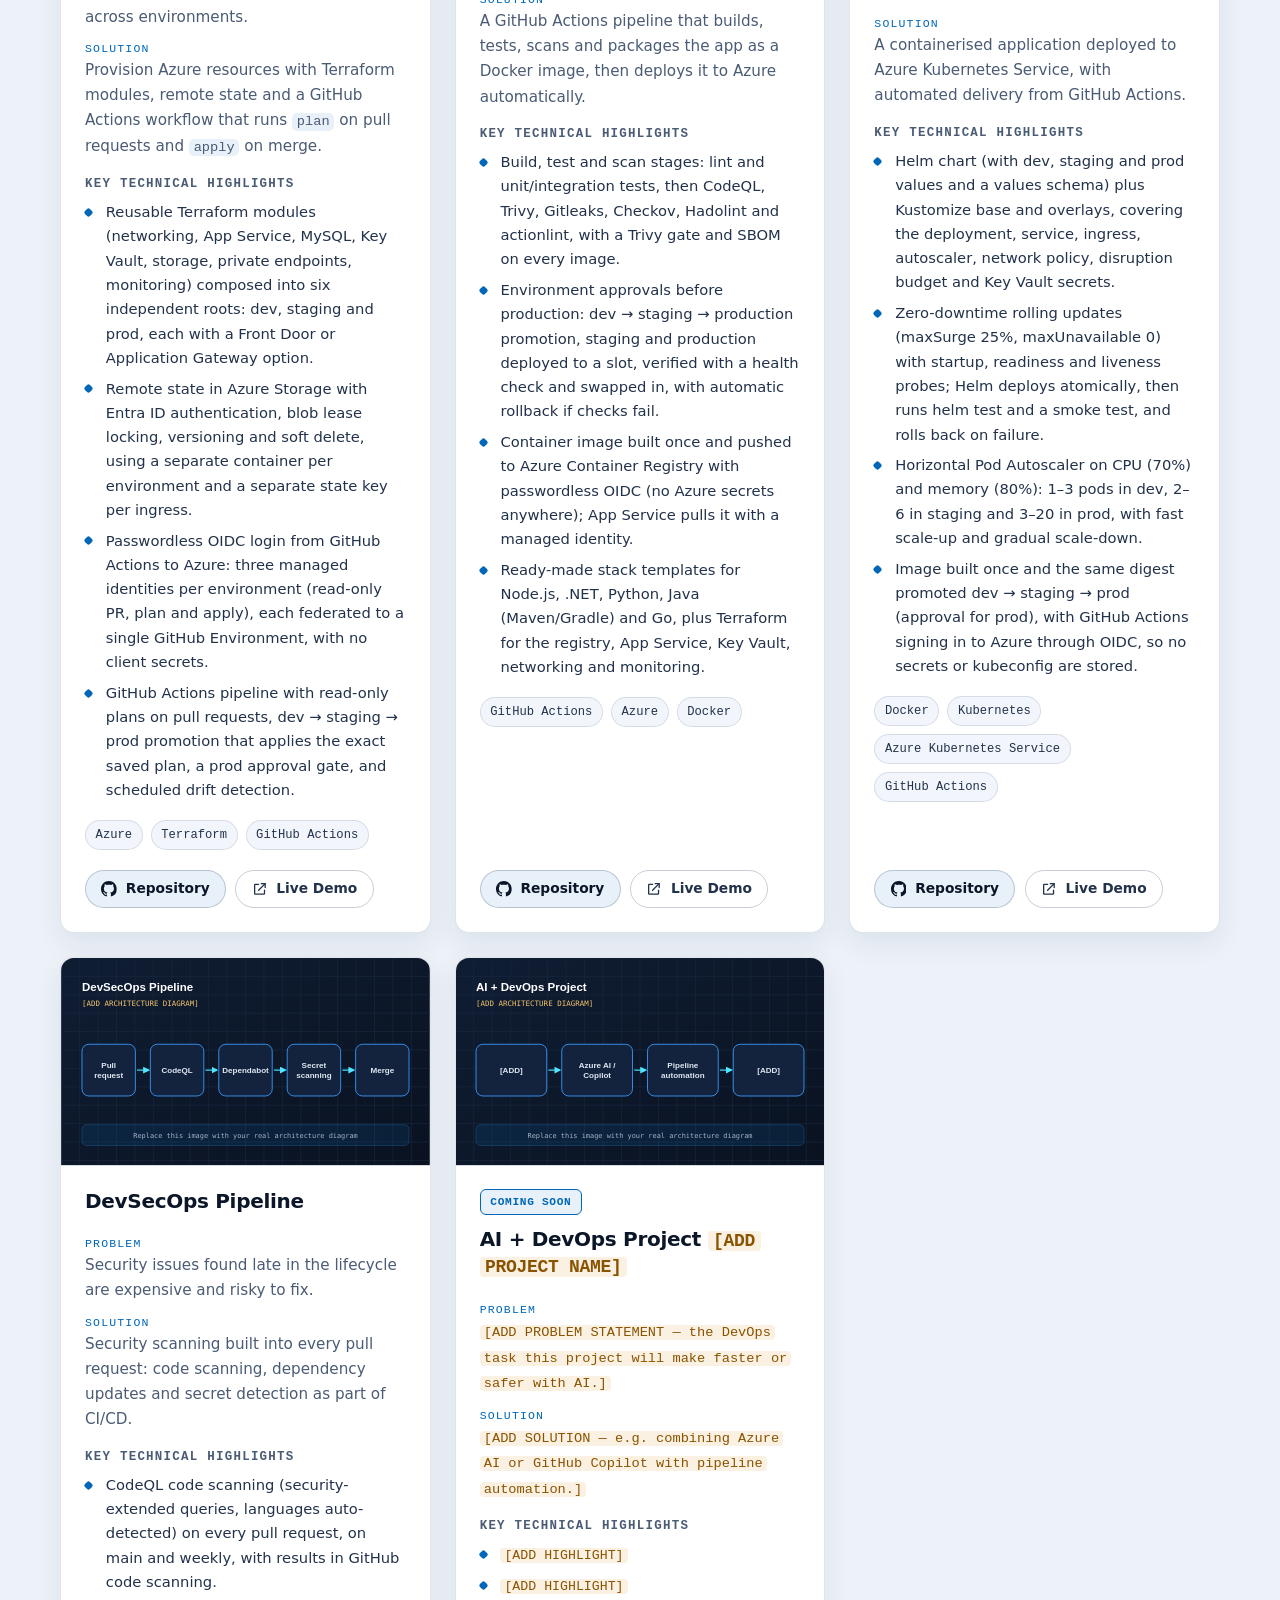
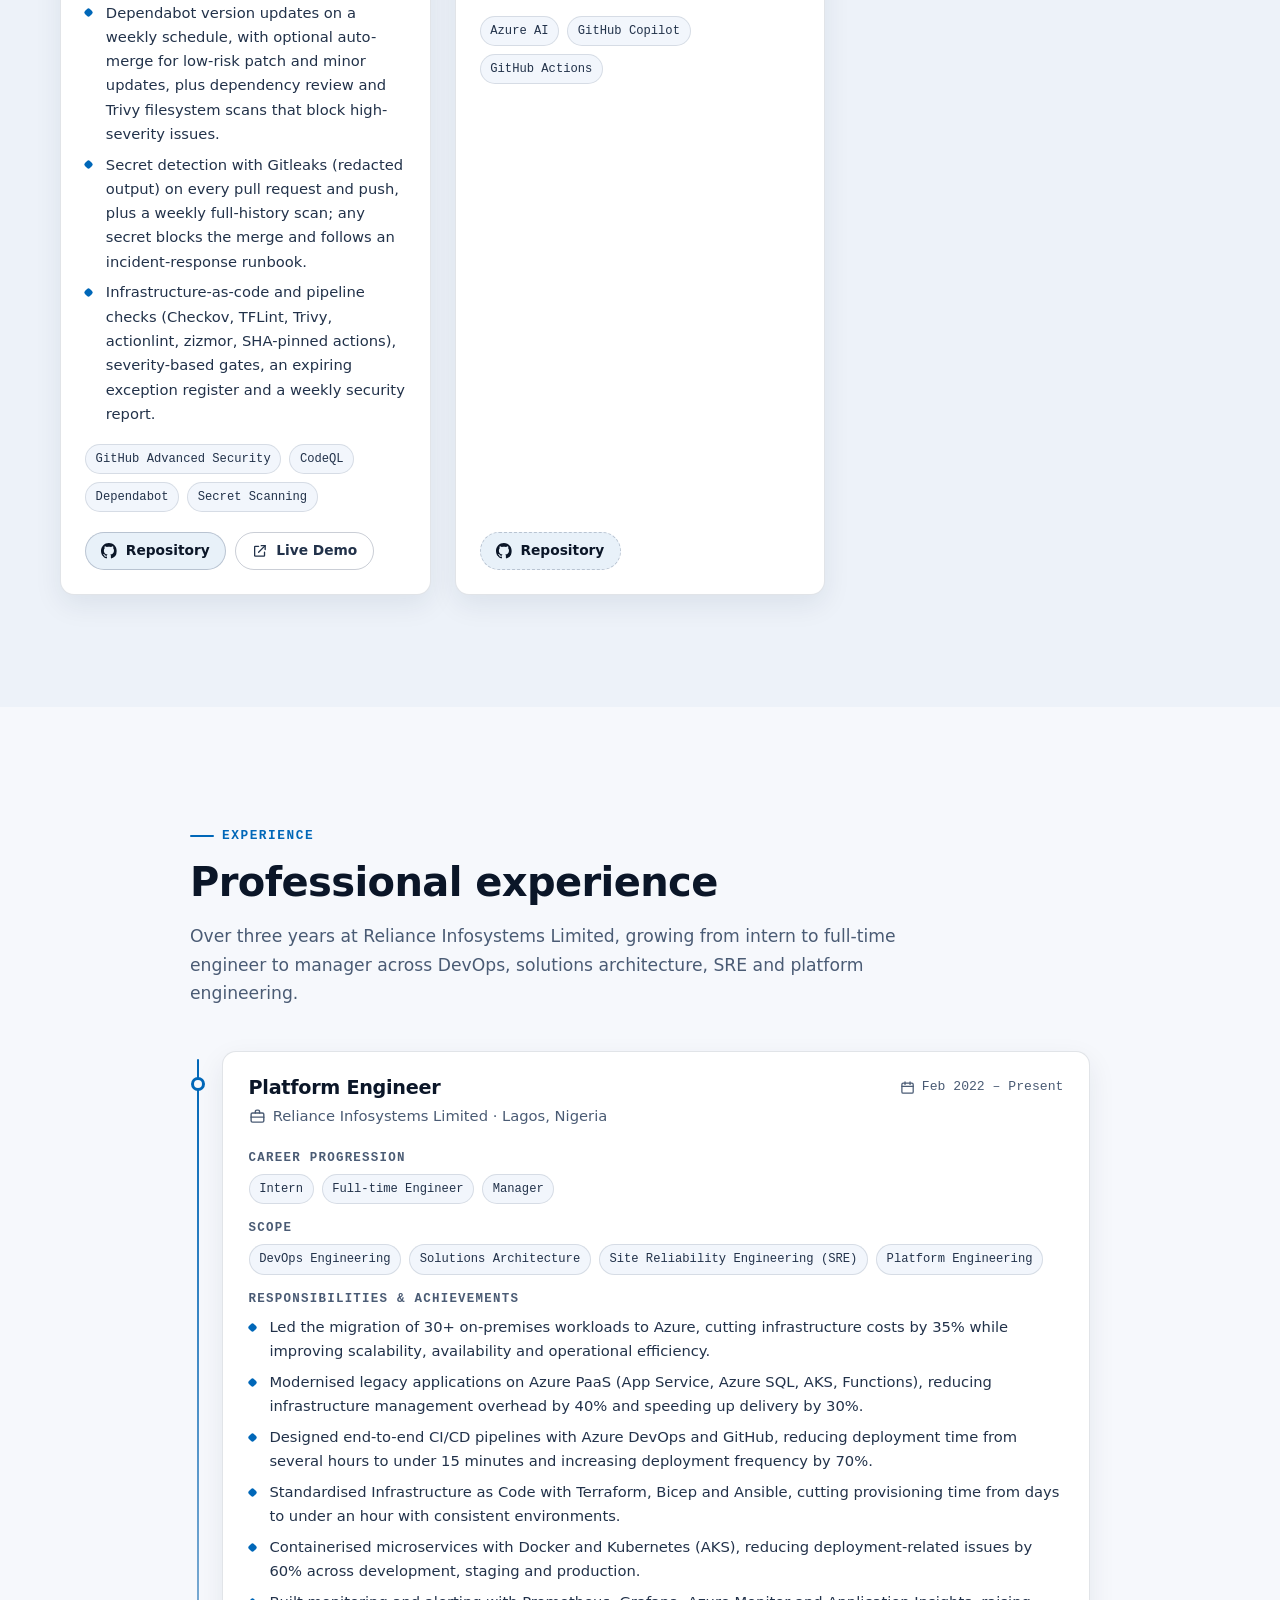
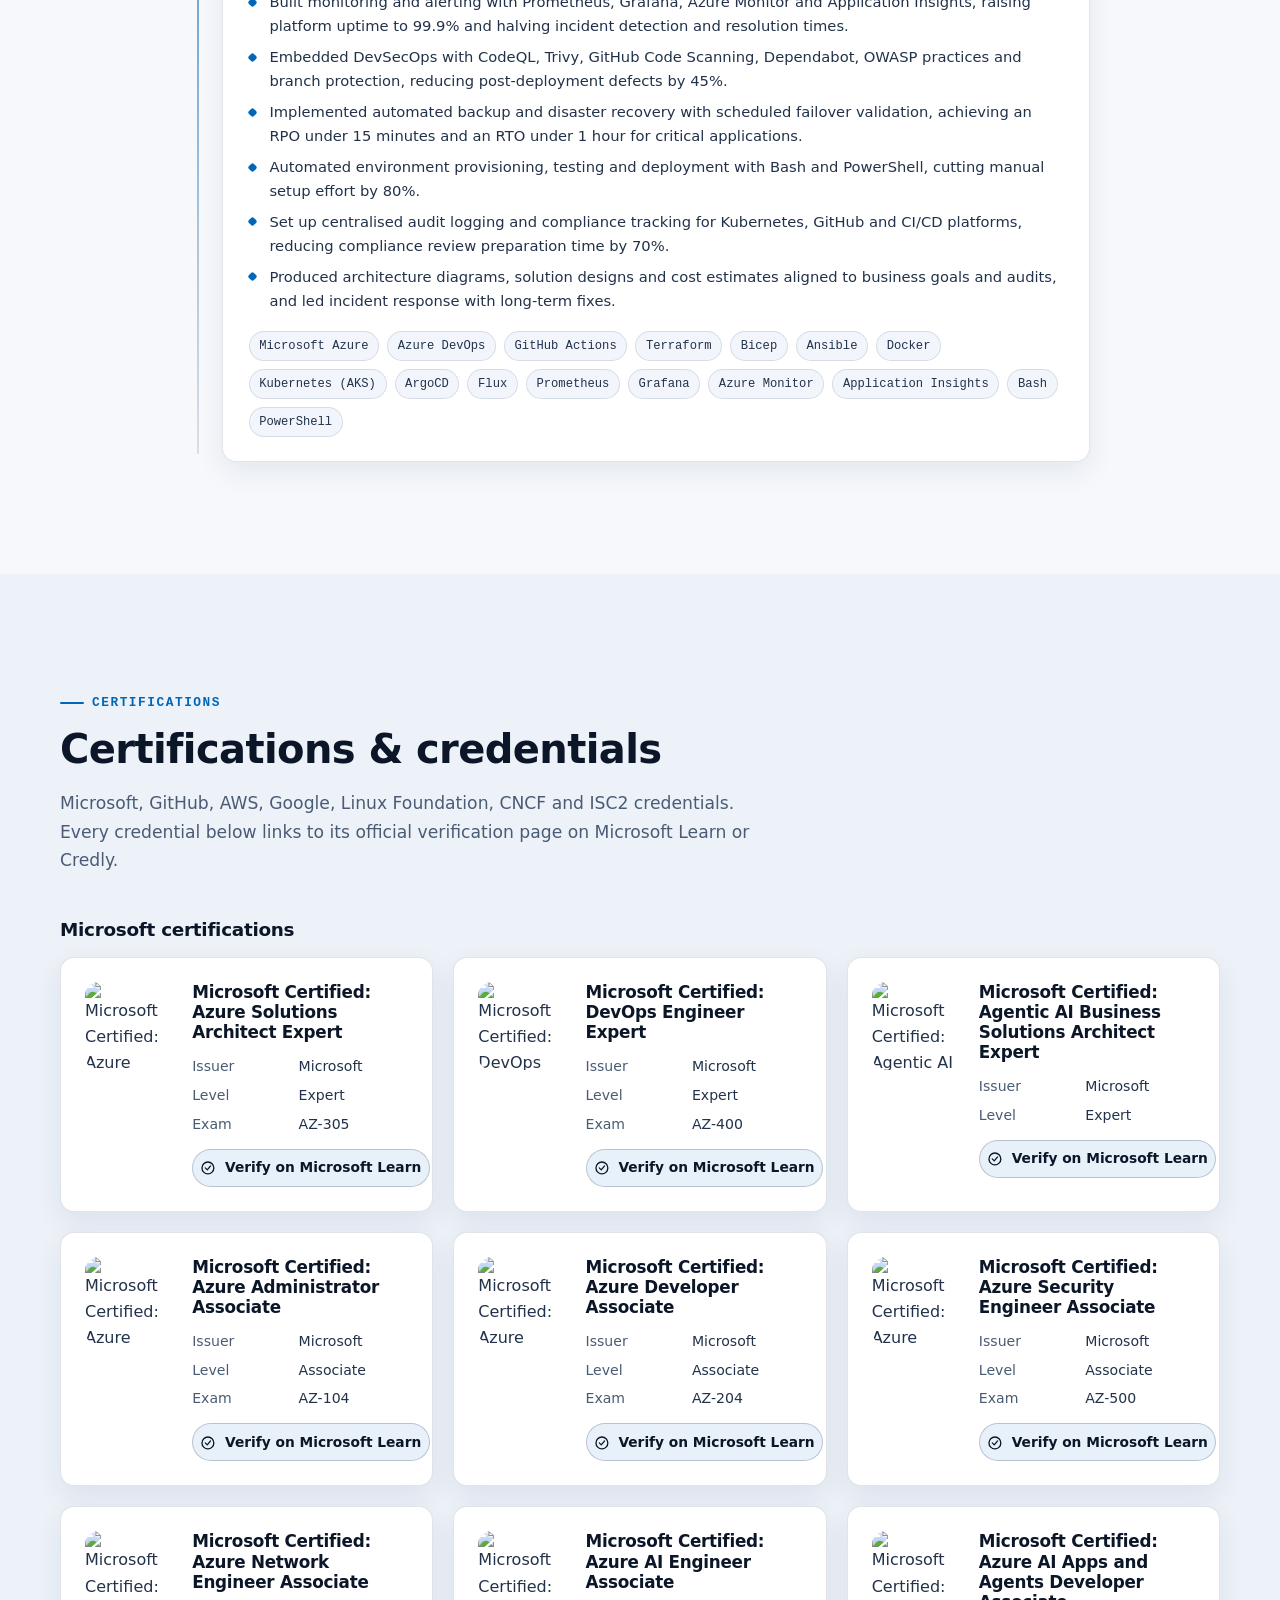
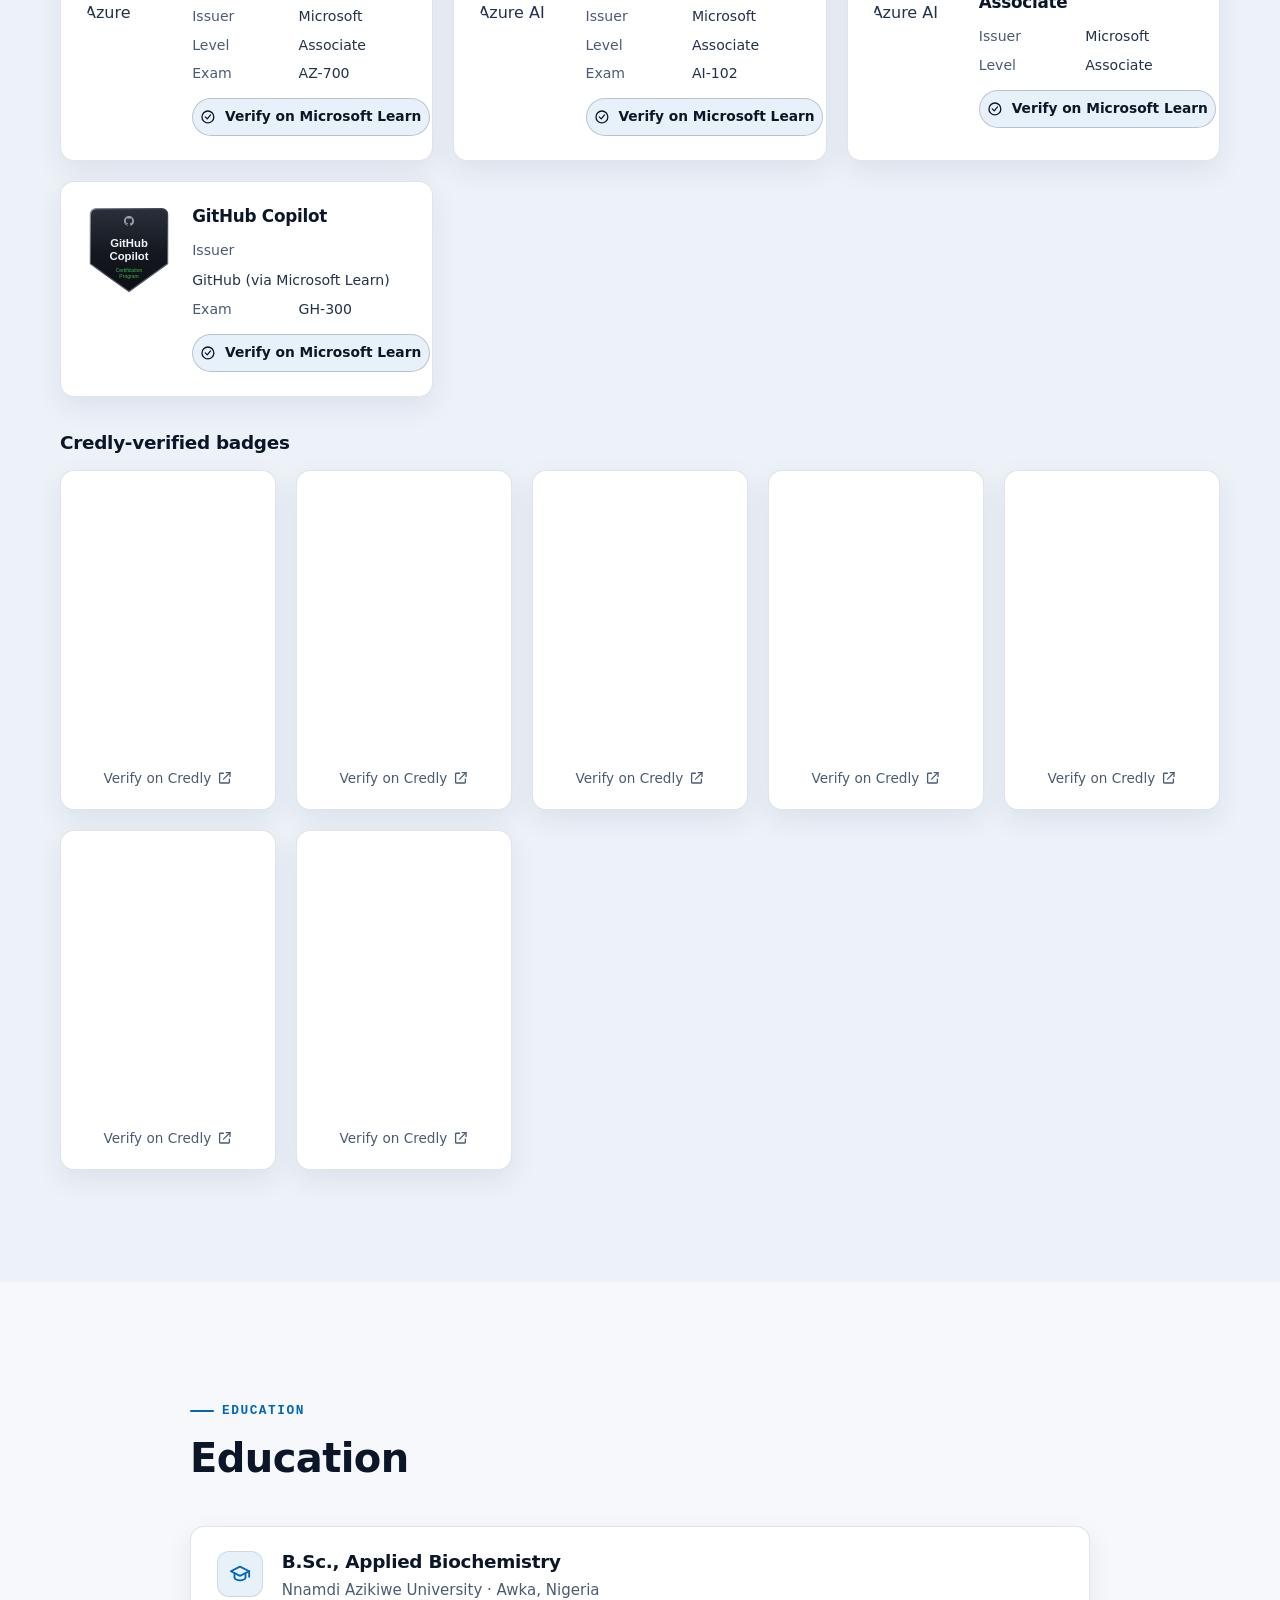
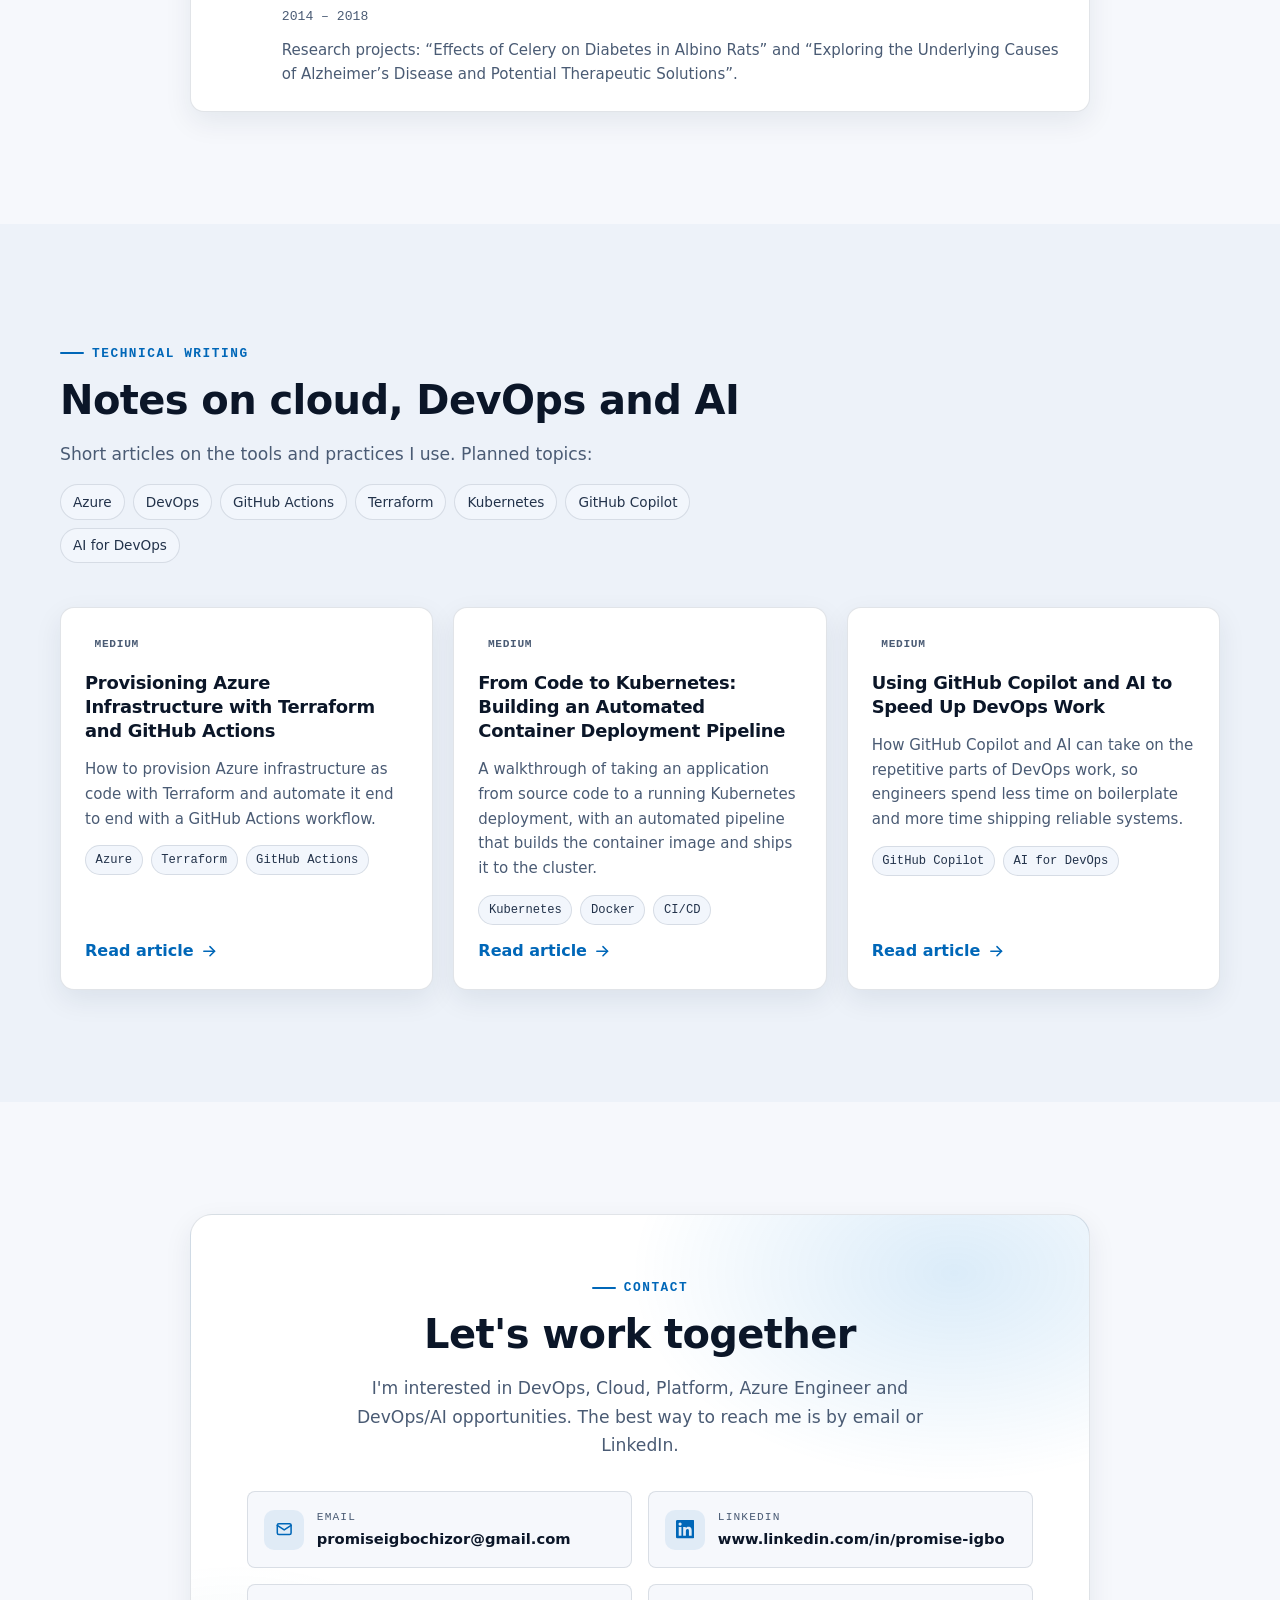
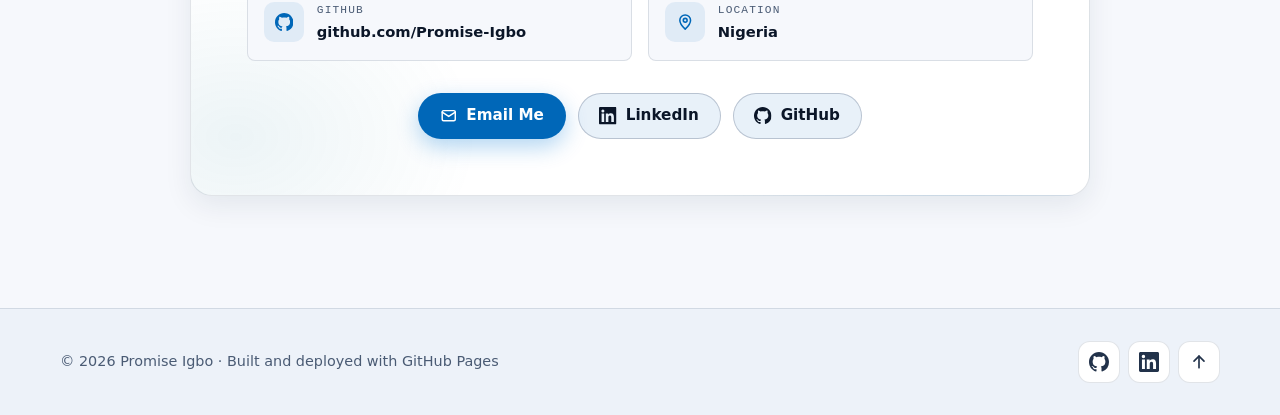
==== commit 9ef1ab0e: "Projects: remove template notice banner" ====
--- a/index.html
+++ b/index.html
@@ -320,9 +320,6 @@
           <p class="section-intro">Hands-on work across Infrastructure as Code, CI/CD, containers, security and AI.</p>
         </header>
 
-        <p class="notice reveal" role="note">
-          <strong>Template notice:</strong> the projects below are editable templates/placeholders. Replace each one with your real project, repository link and results.
-        </p>
 
         <div class="projects-grid">
 
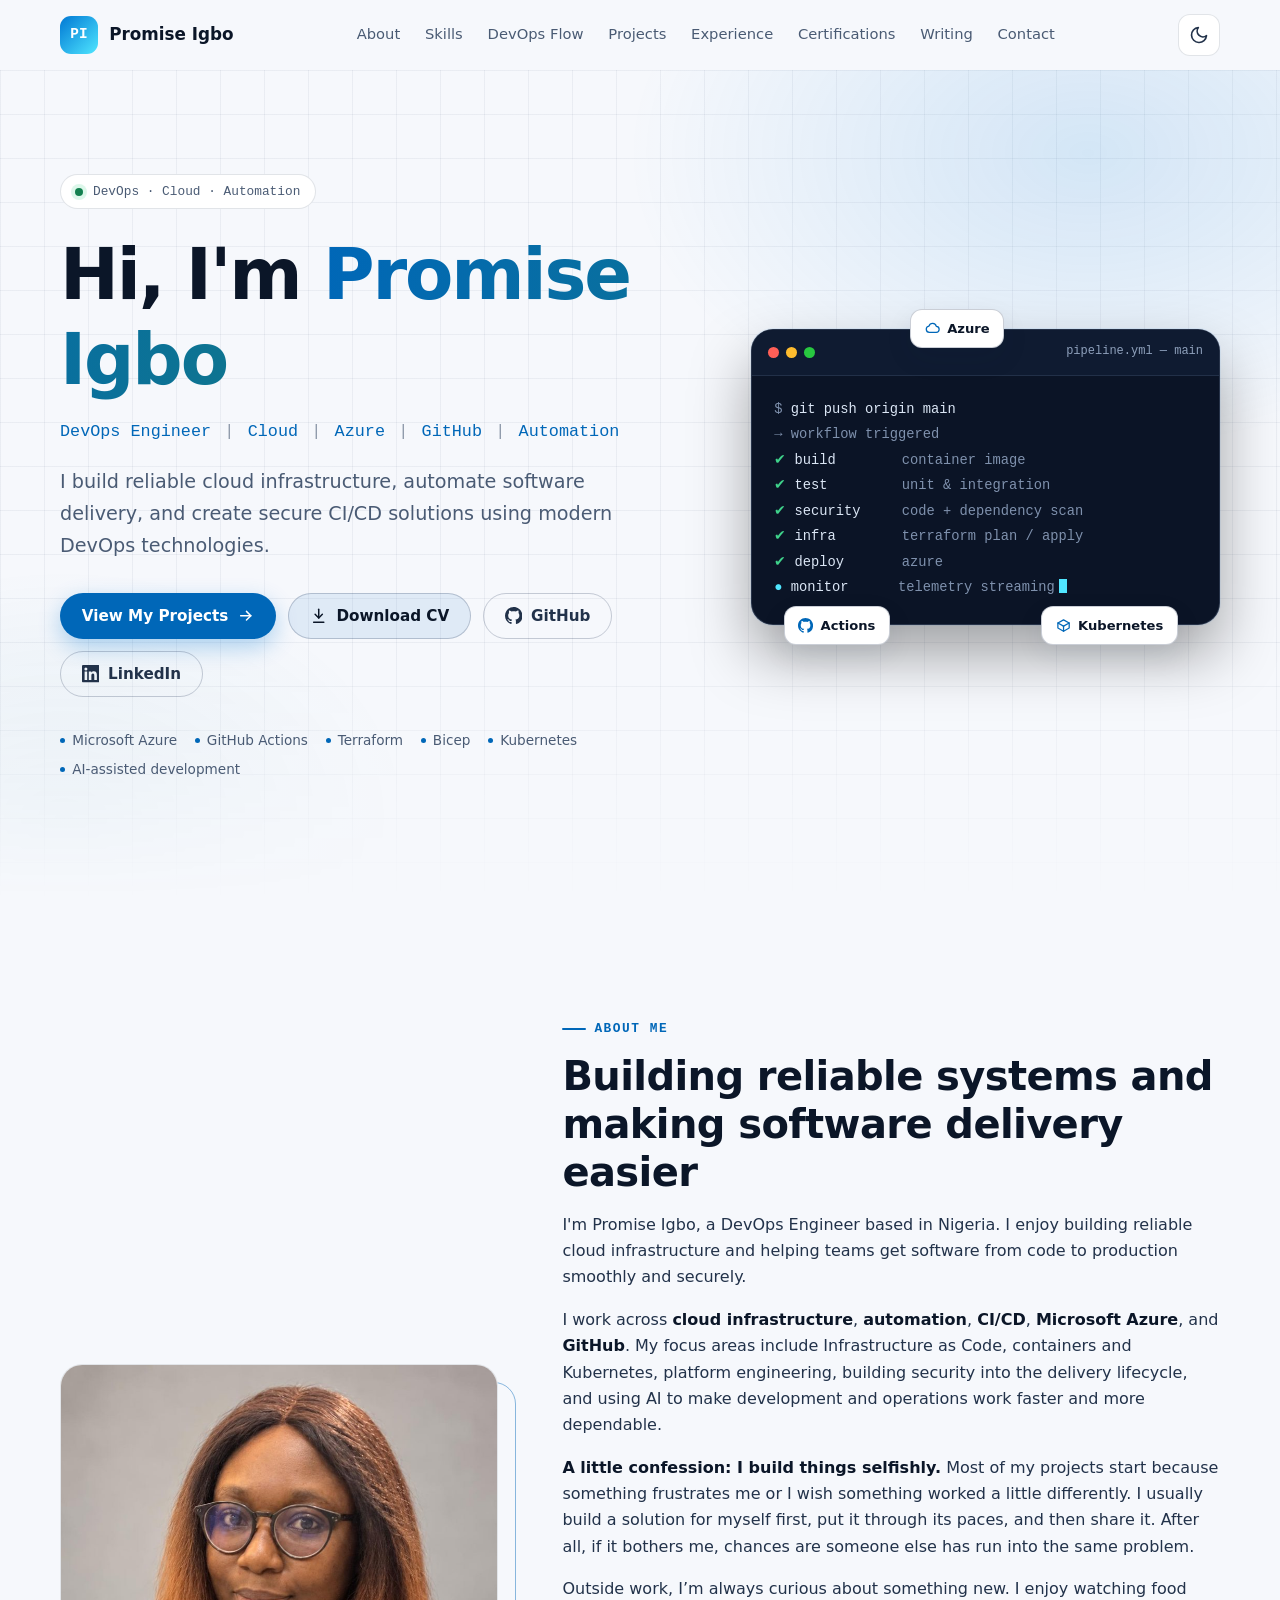
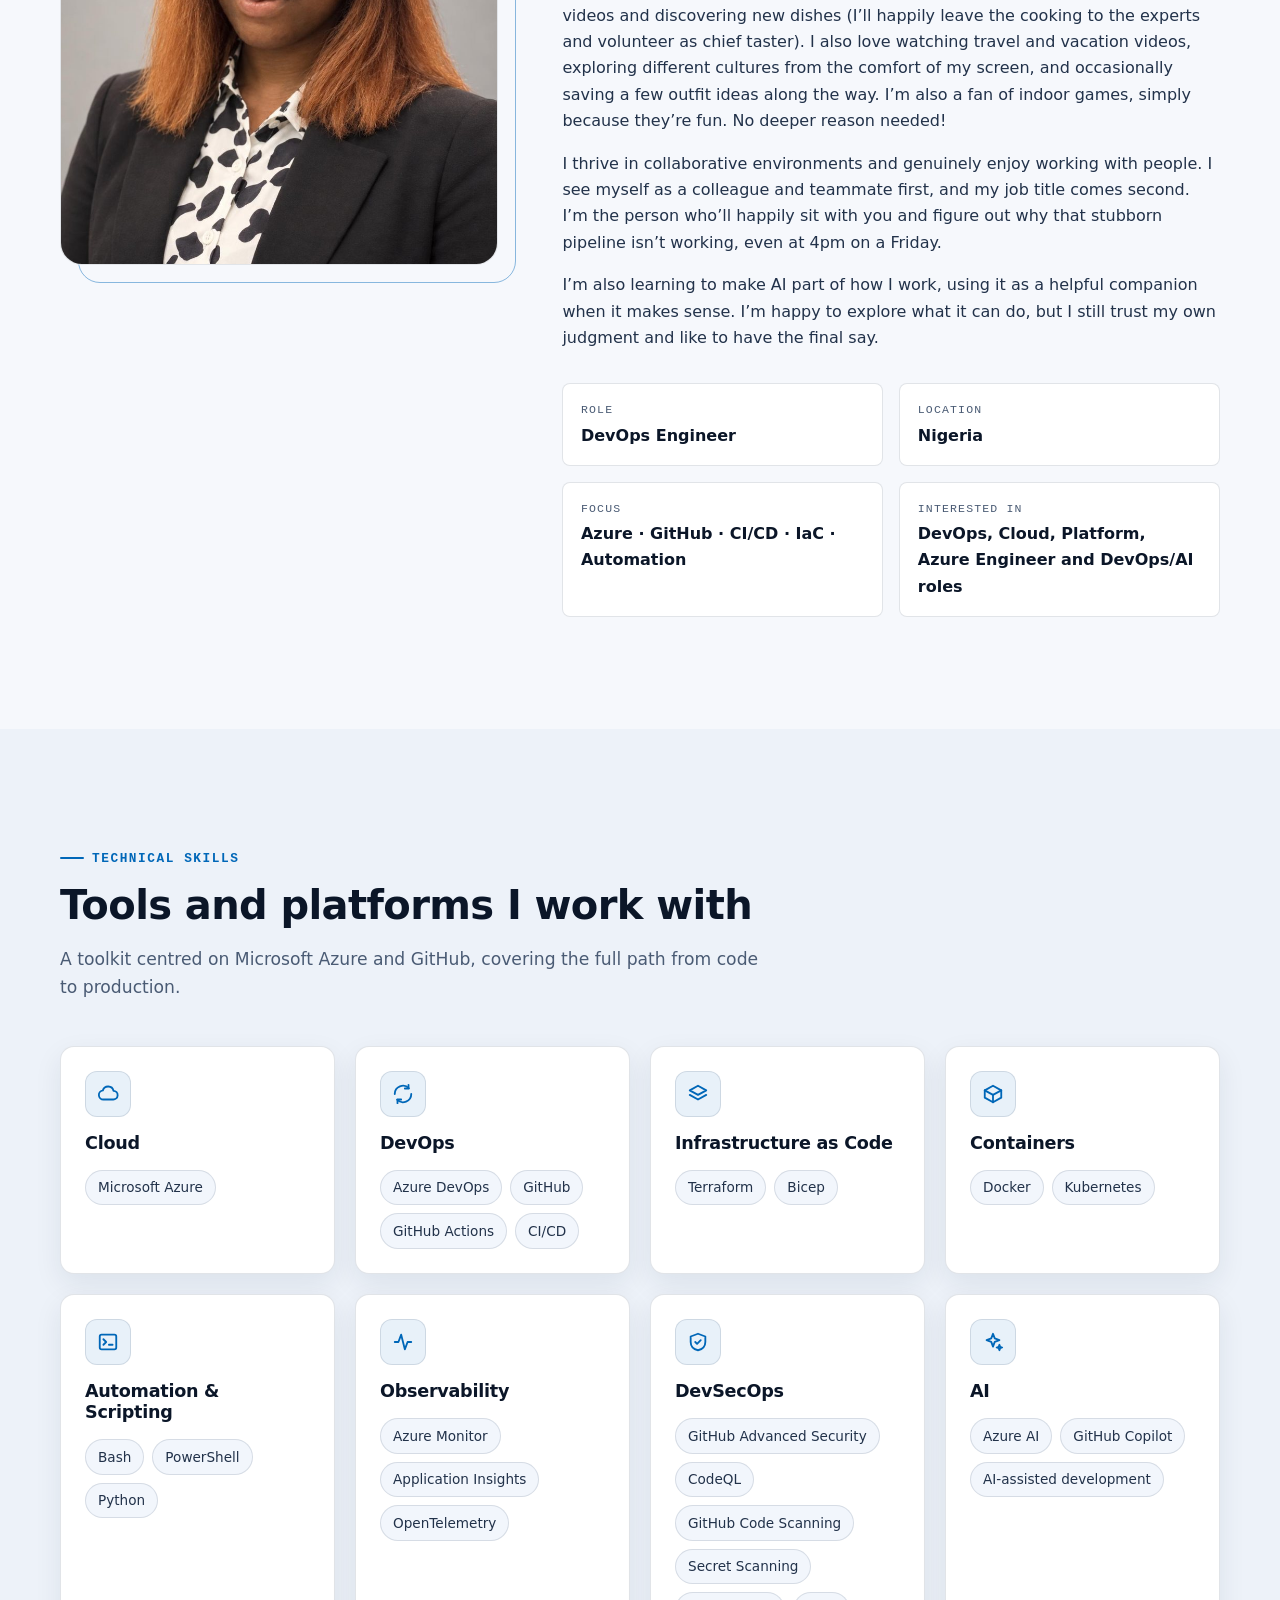
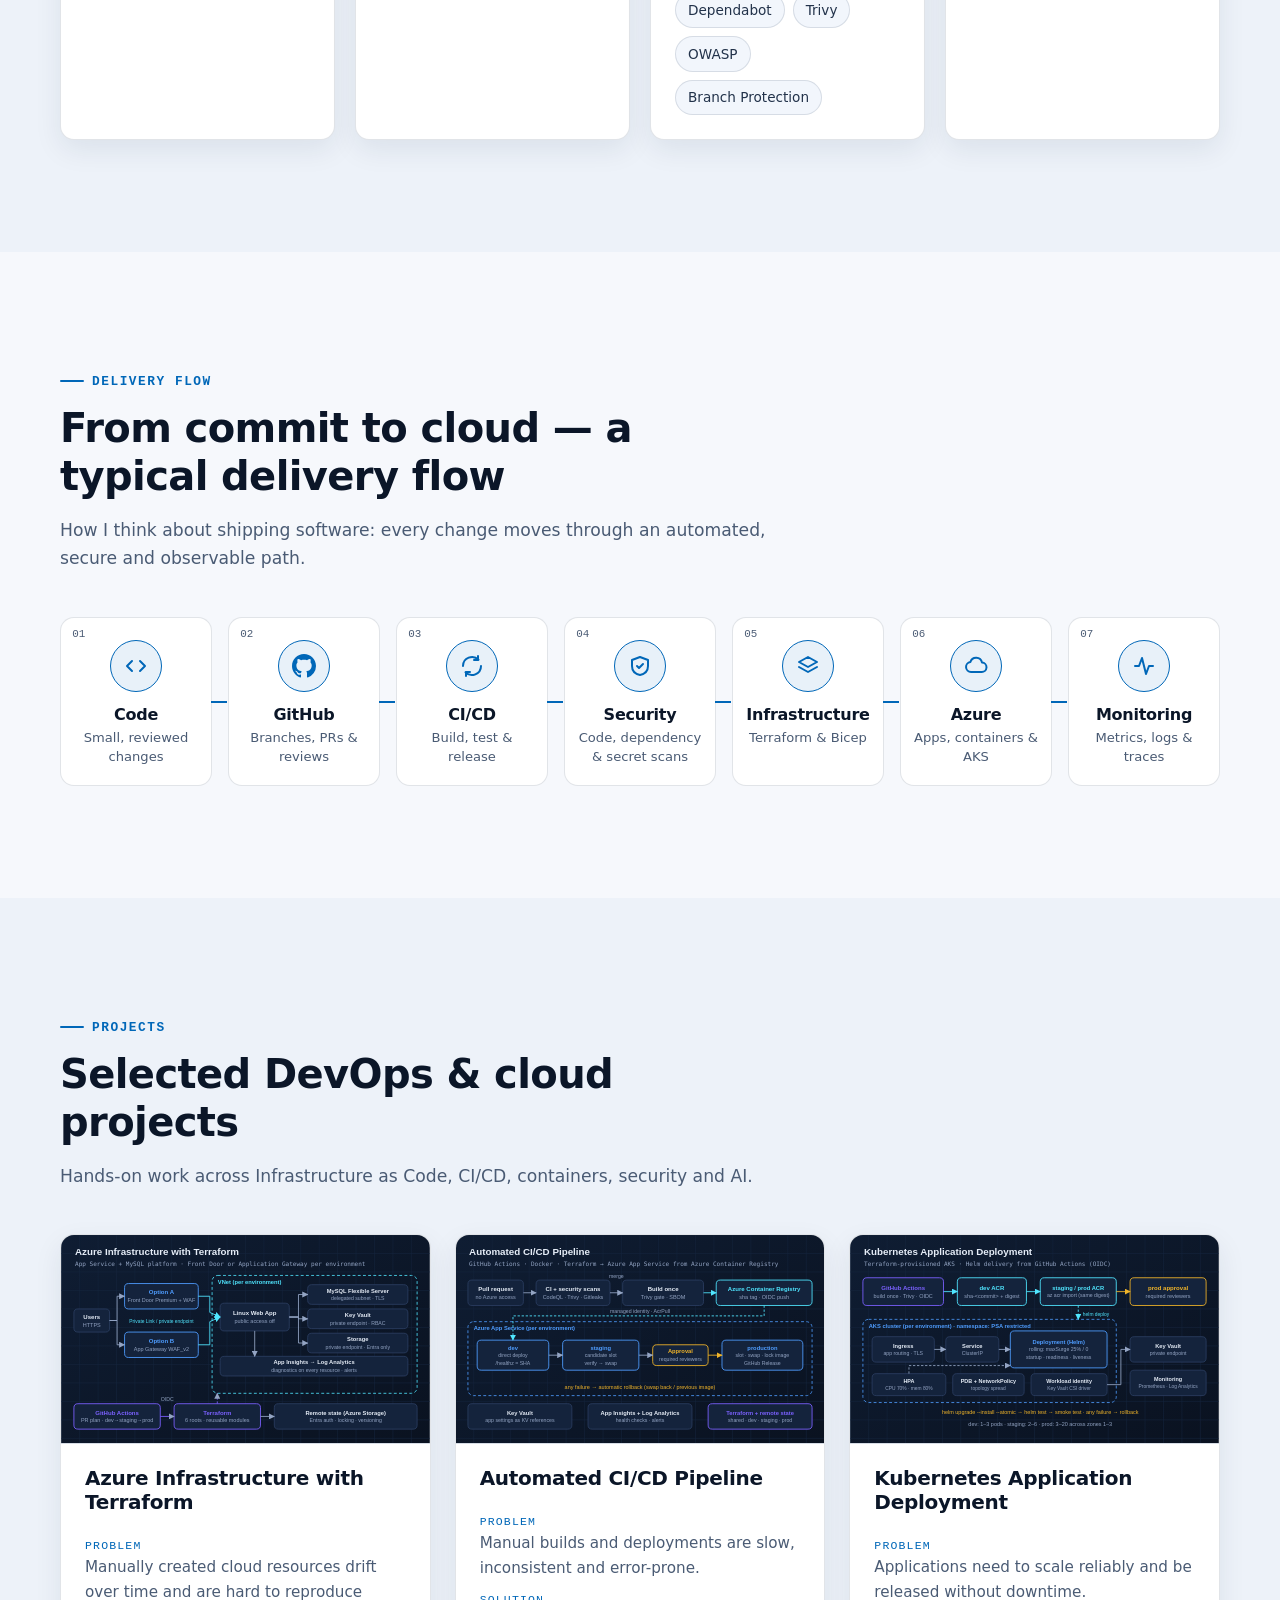
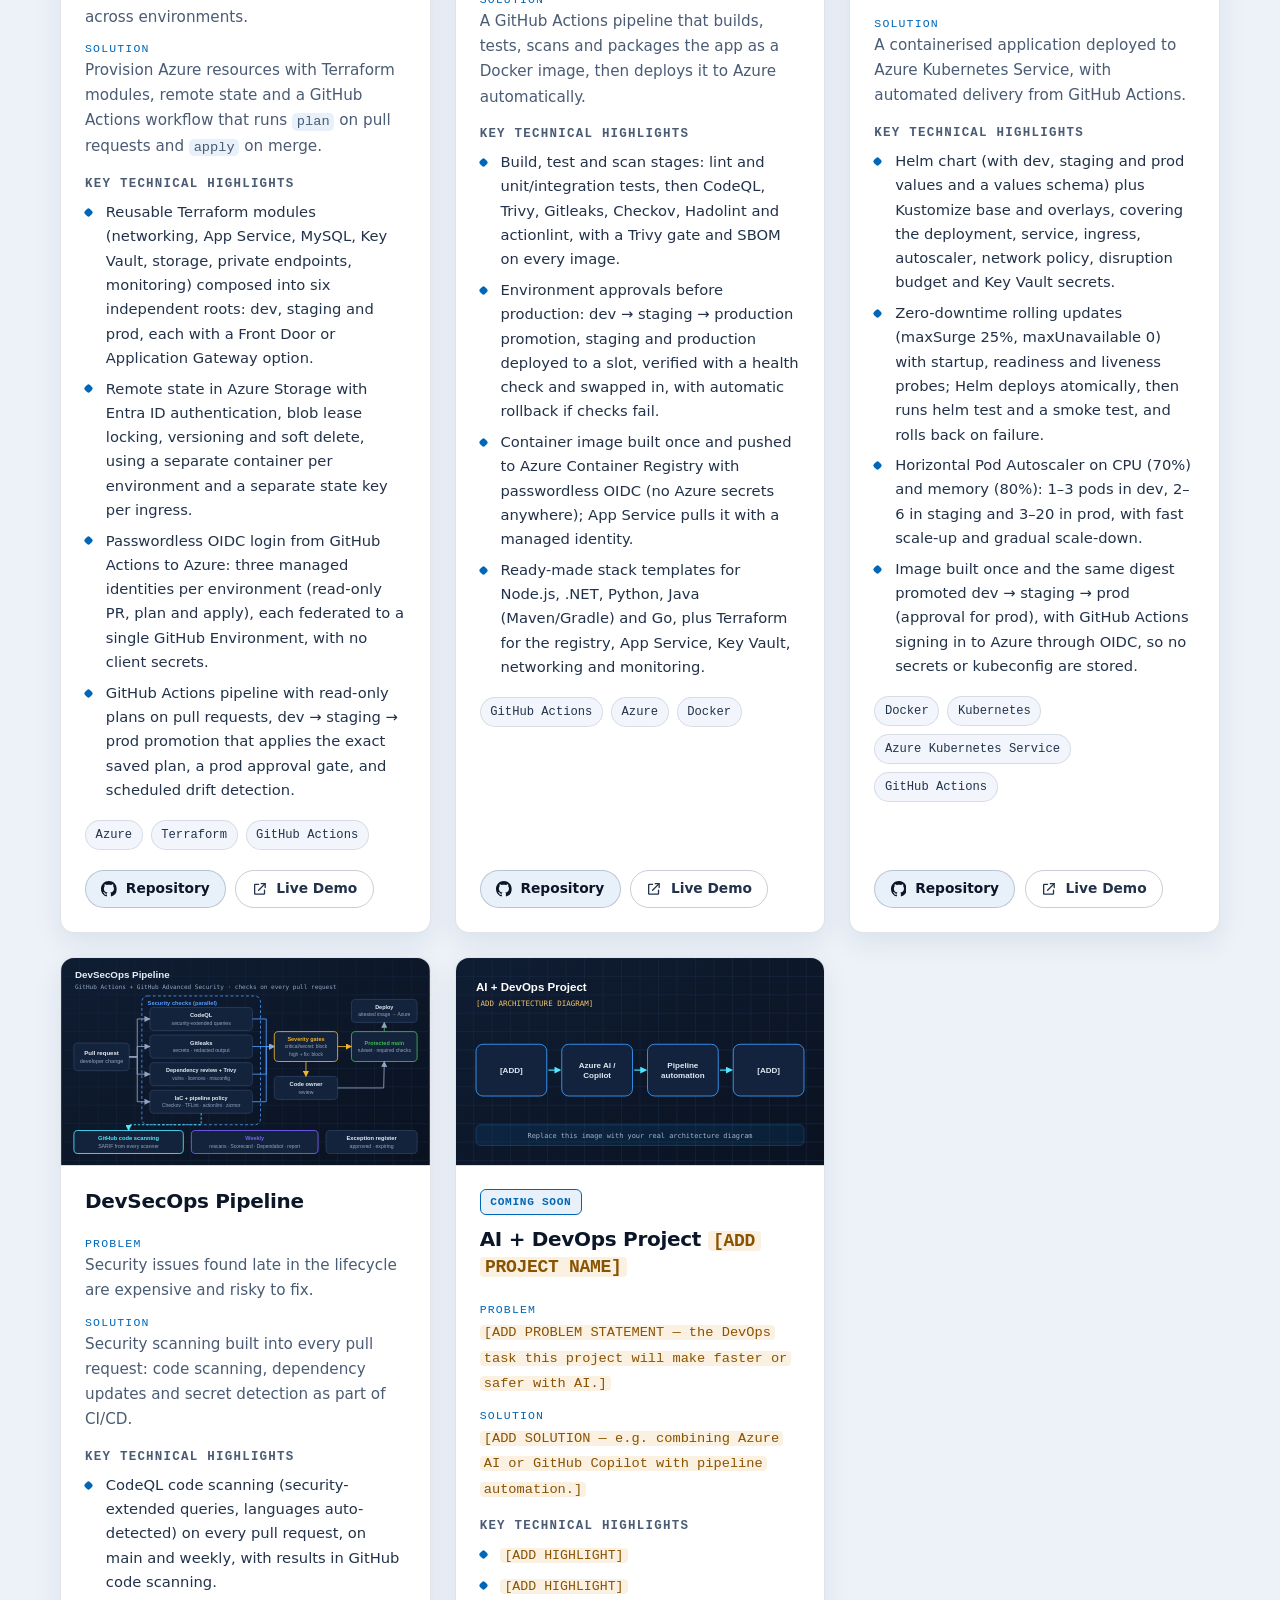
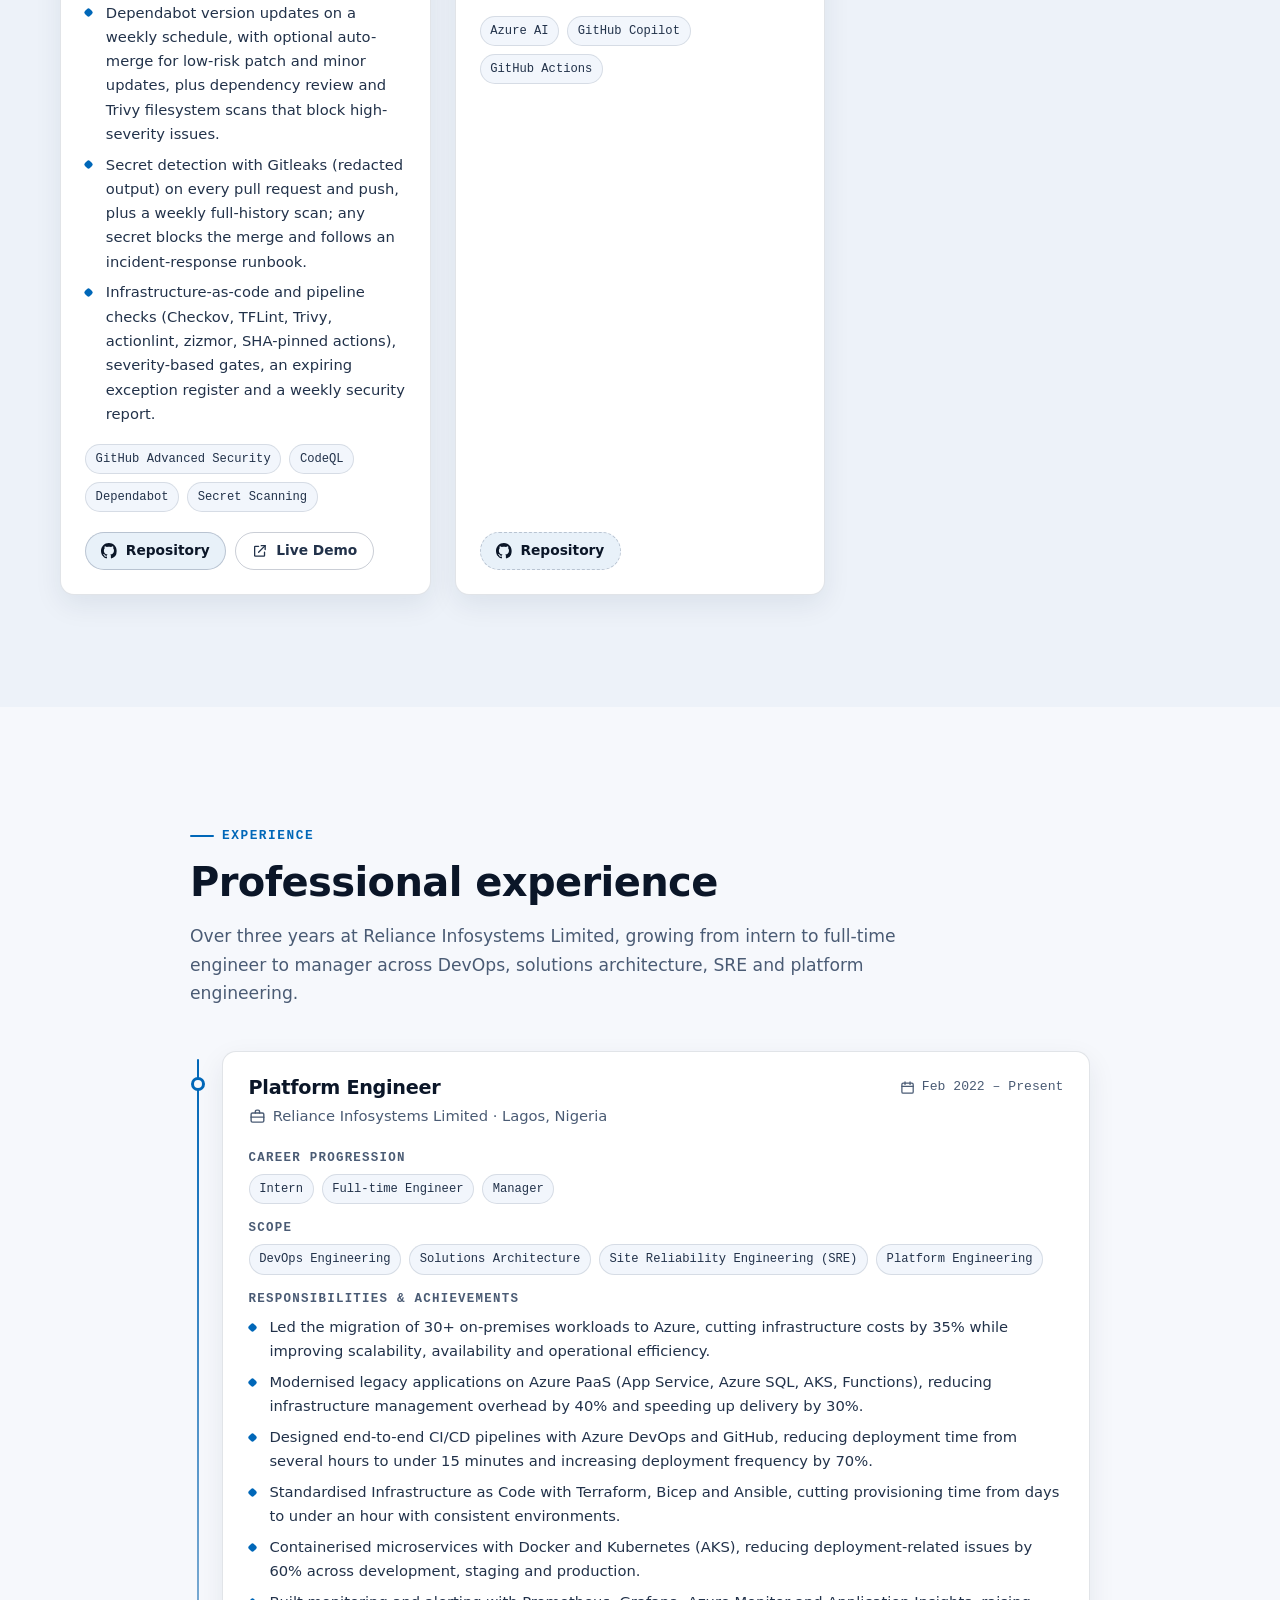
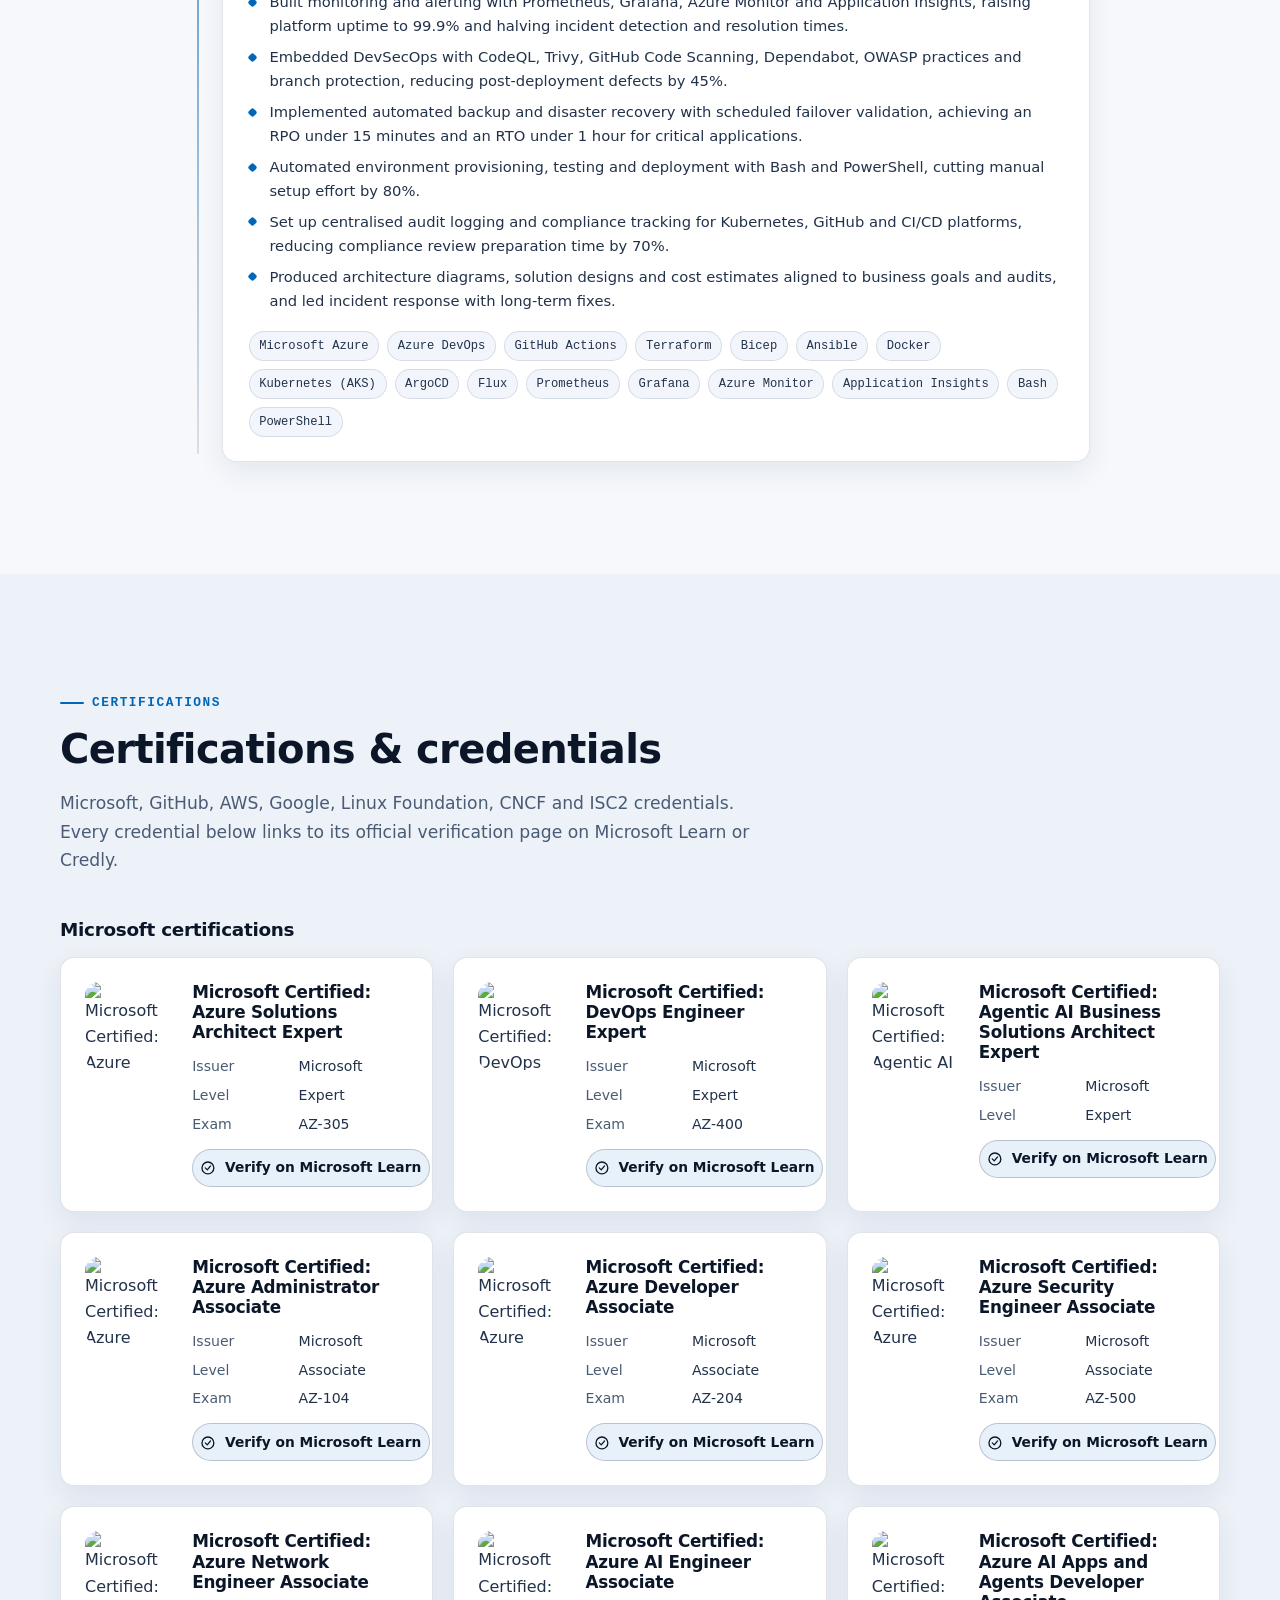
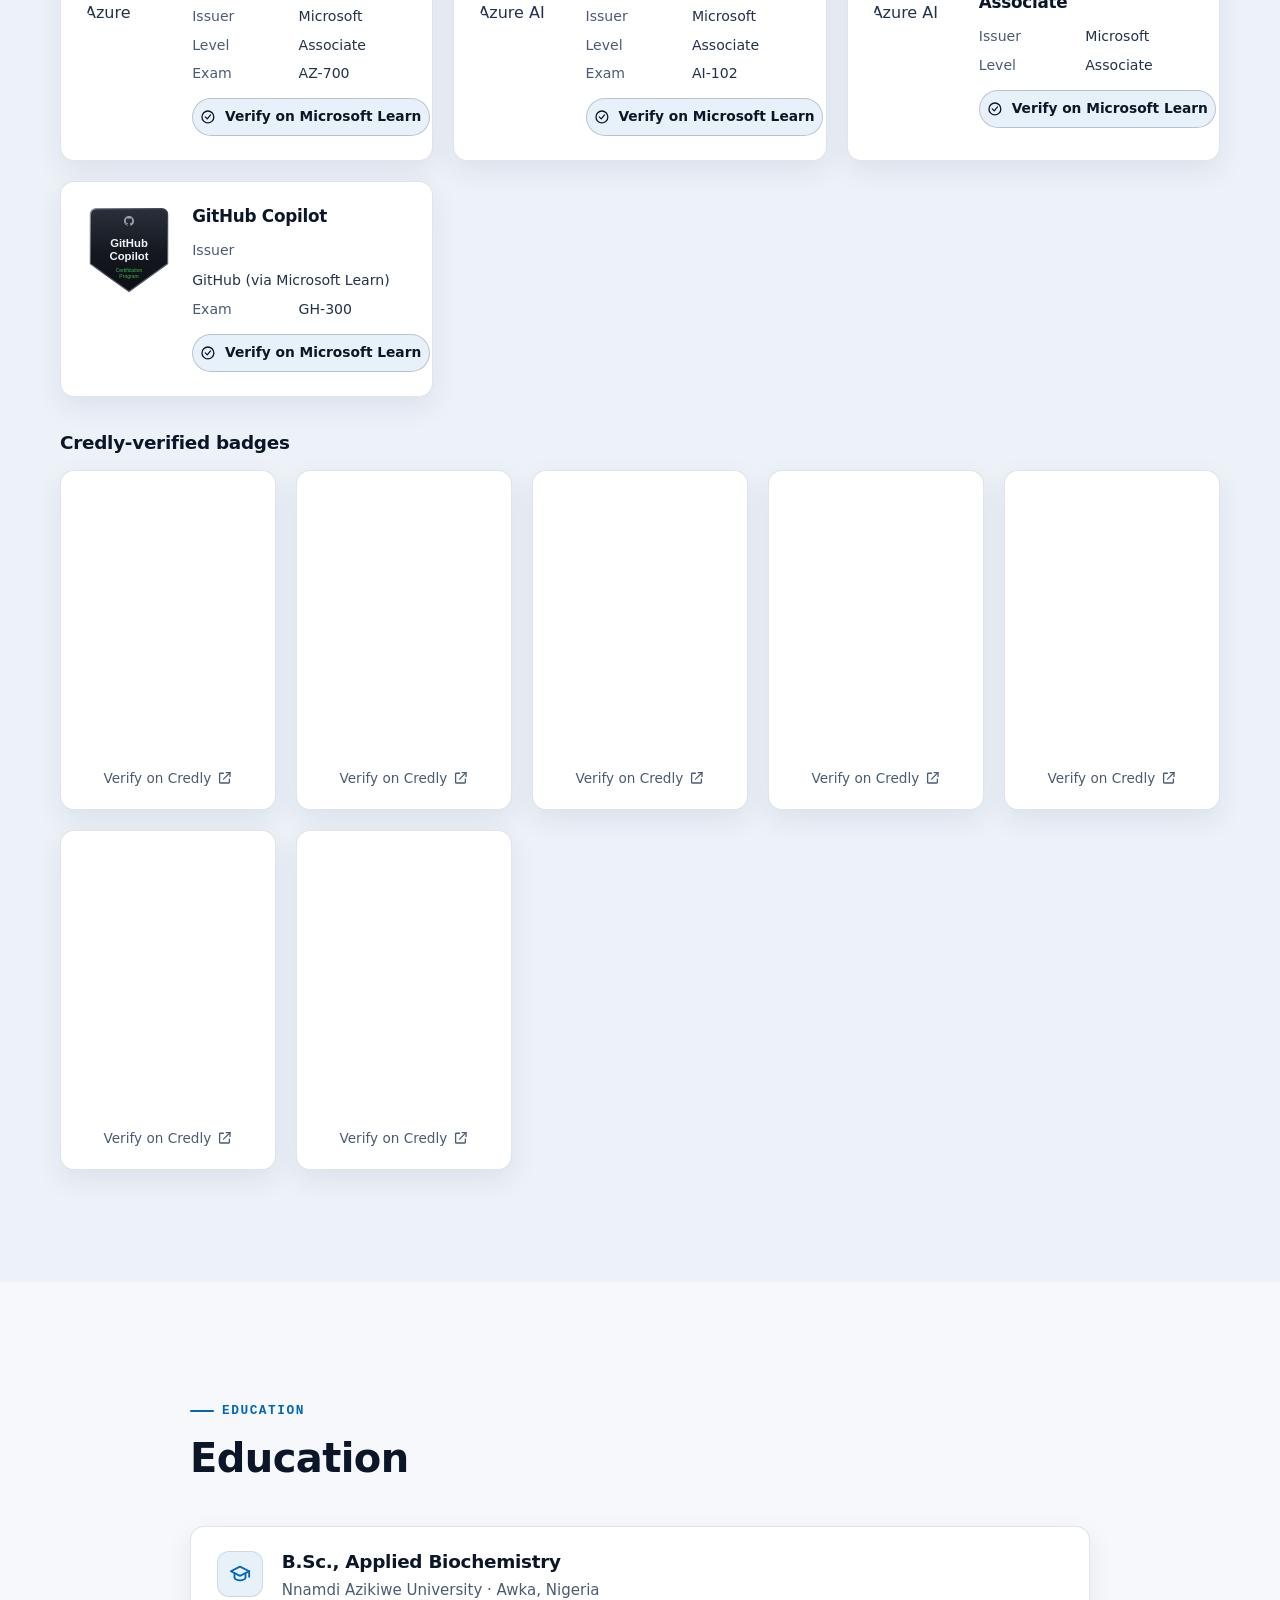
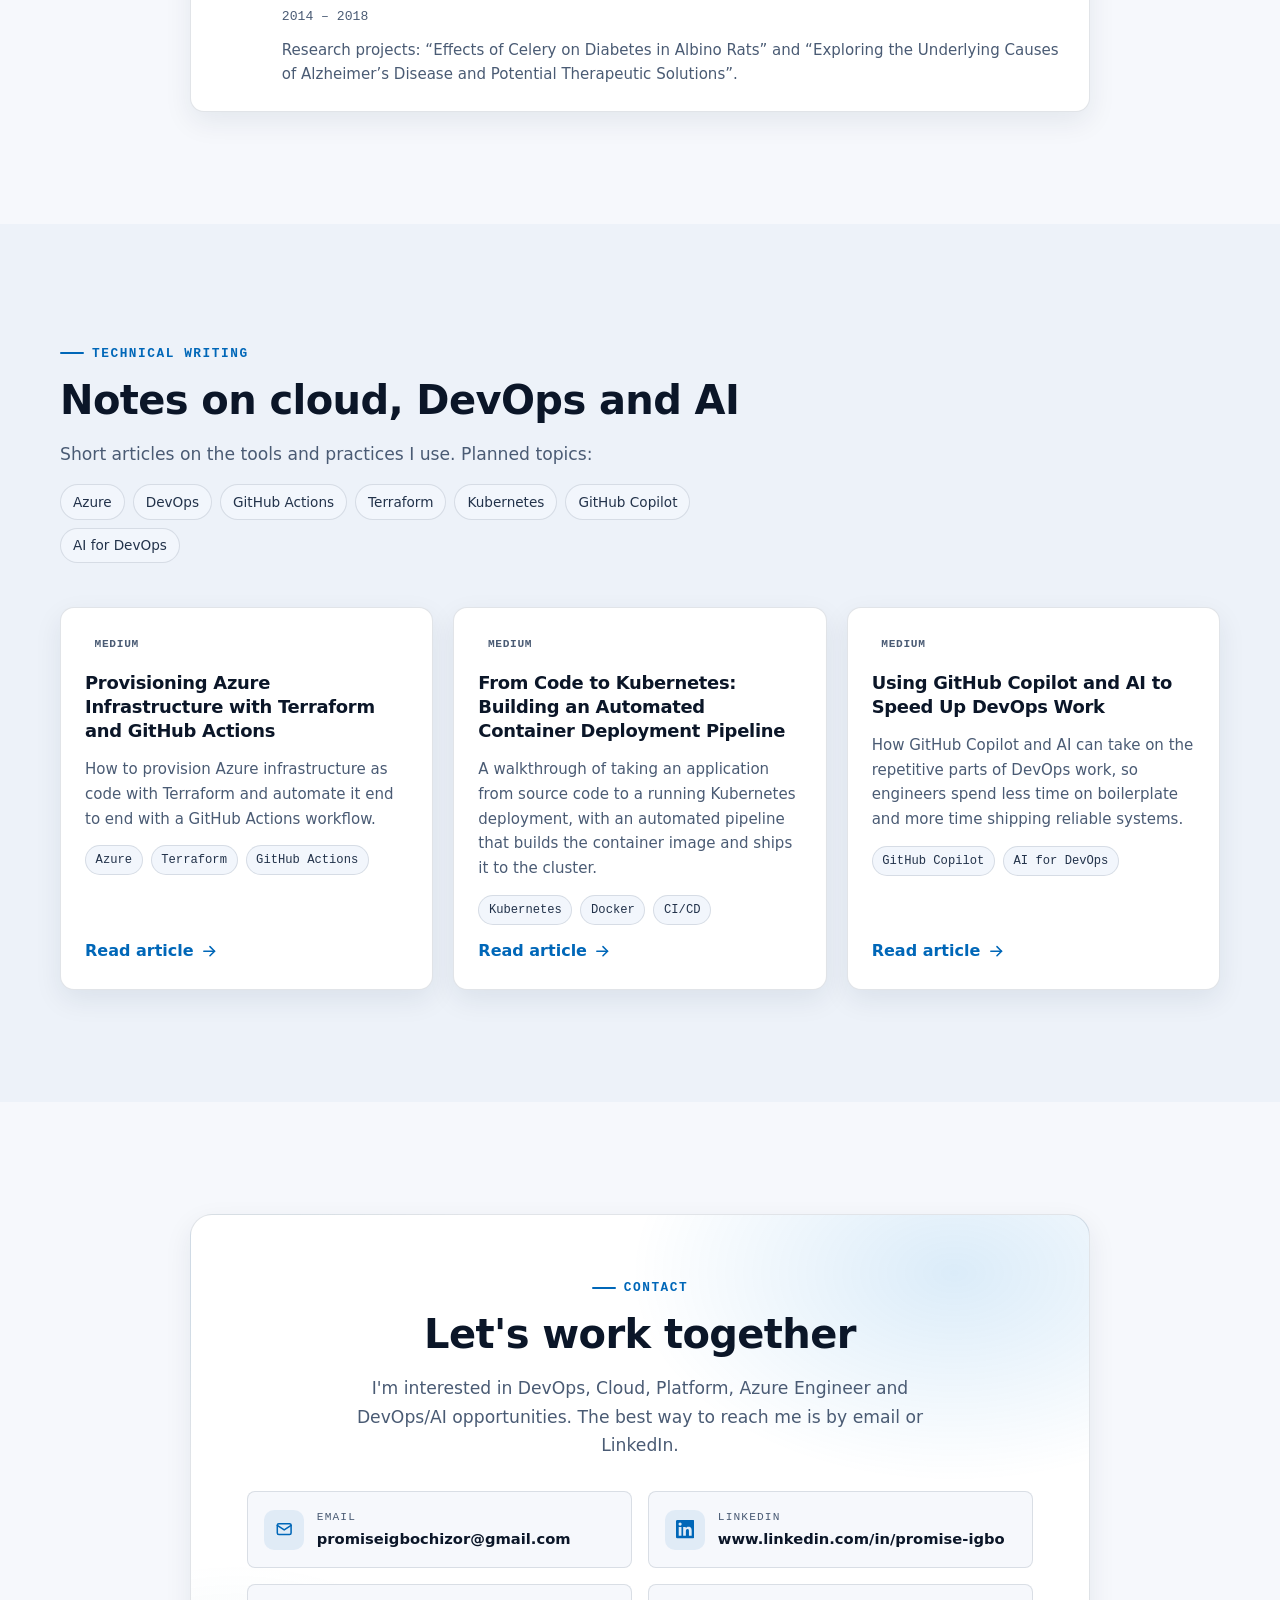
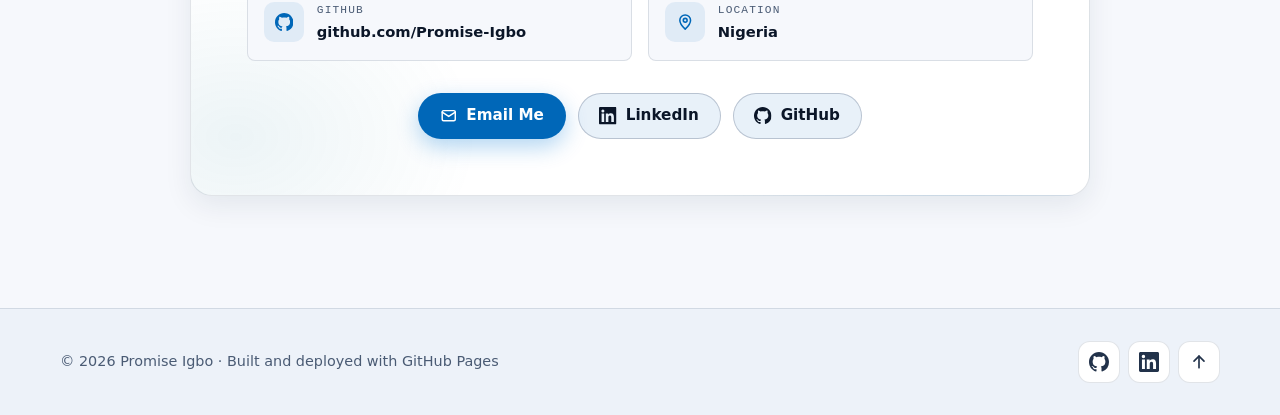
==== commit 3a4906b4: "Projects: replace placeholder diagrams with real architecture diagrams" ====
--- a/index.html
+++ b/index.html
@@ -326,7 +326,7 @@
           <!-- ===== PROJECT CARD — copy this whole <article> block to add a project ===== -->
           <article class="card project-card reveal">
             <figure class="project-media">
-              <img src="assets/images/projects/azure-terraform.svg" width="640" height="360" alt="Architecture diagram placeholder: GitHub repository to GitHub Actions to Terraform to Azure resources" loading="lazy" decoding="async">
+              <img src="assets/images/projects/azure-terraform.svg" width="640" height="360" alt="Architecture diagram: users reach a private Linux Web App through Azure Front Door Premium or Application Gateway WAF_v2; the app uses MySQL, Key Vault and Storage over private endpoints in a VNet with App Insights; GitHub Actions deploys with Terraform via OIDC and remote state in Azure Storage" loading="lazy" decoding="async">
             </figure>
             <div class="project-body">
               <h3 class="project-title">Azure Infrastructure with Terraform</h3>
@@ -354,7 +354,7 @@
 
           <article class="card project-card reveal">
             <figure class="project-media">
-              <img src="assets/images/projects/cicd-pipeline.svg" width="640" height="360" alt="Architecture diagram placeholder: commit to build, test, security scan, container image and deployment to Azure" loading="lazy" decoding="async">
+              <img src="assets/images/projects/cicd-pipeline.svg" width="640" height="360" alt="Architecture diagram: pull request checks, then build once with Trivy and SBOM, push to Azure Container Registry via OIDC, and deploy to App Service dev, staging (slot swap) and approved production with automatic rollback" loading="lazy" decoding="async">
             </figure>
             <div class="project-body">
               <h3 class="project-title">Automated CI/CD Pipeline</h3>
@@ -381,7 +381,7 @@
 
           <article class="card project-card reveal">
             <figure class="project-media">
-              <img src="assets/images/projects/kubernetes-deployment.svg" width="640" height="360" alt="Architecture diagram placeholder: Docker image to container registry to Azure Kubernetes Service" loading="lazy" decoding="async">
+              <img src="assets/images/projects/kubernetes-deployment.svg" width="640" height="360" alt="Architecture diagram: GitHub Actions builds once and pushes to the dev registry, staging and prod import the same digest, and Helm deploys to AKS where ingress routes to a service and autoscaled pods with probes, workload identity, Key Vault and monitoring" loading="lazy" decoding="async">
             </figure>
             <div class="project-body">
               <h3 class="project-title">Kubernetes Application Deployment</h3>
@@ -408,7 +408,7 @@
 
           <article class="card project-card reveal">
             <figure class="project-media">
-              <img src="assets/images/projects/devsecops-pipeline.svg" width="640" height="360" alt="Architecture diagram placeholder: pull request checked by CodeQL, Dependabot and secret scanning before merge" loading="lazy" decoding="async">
+              <img src="assets/images/projects/devsecops-pipeline.svg" width="640" height="360" alt="Architecture diagram: every pull request runs CodeQL, Gitleaks, dependency review with Trivy, and IaC and pipeline policy checks; severity gates and code owner review protect main; results go to GitHub code scanning with weekly rescans and reports" loading="lazy" decoding="async">
             </figure>
             <div class="project-body">
               <h3 class="project-title">DevSecOps Pipeline</h3>
